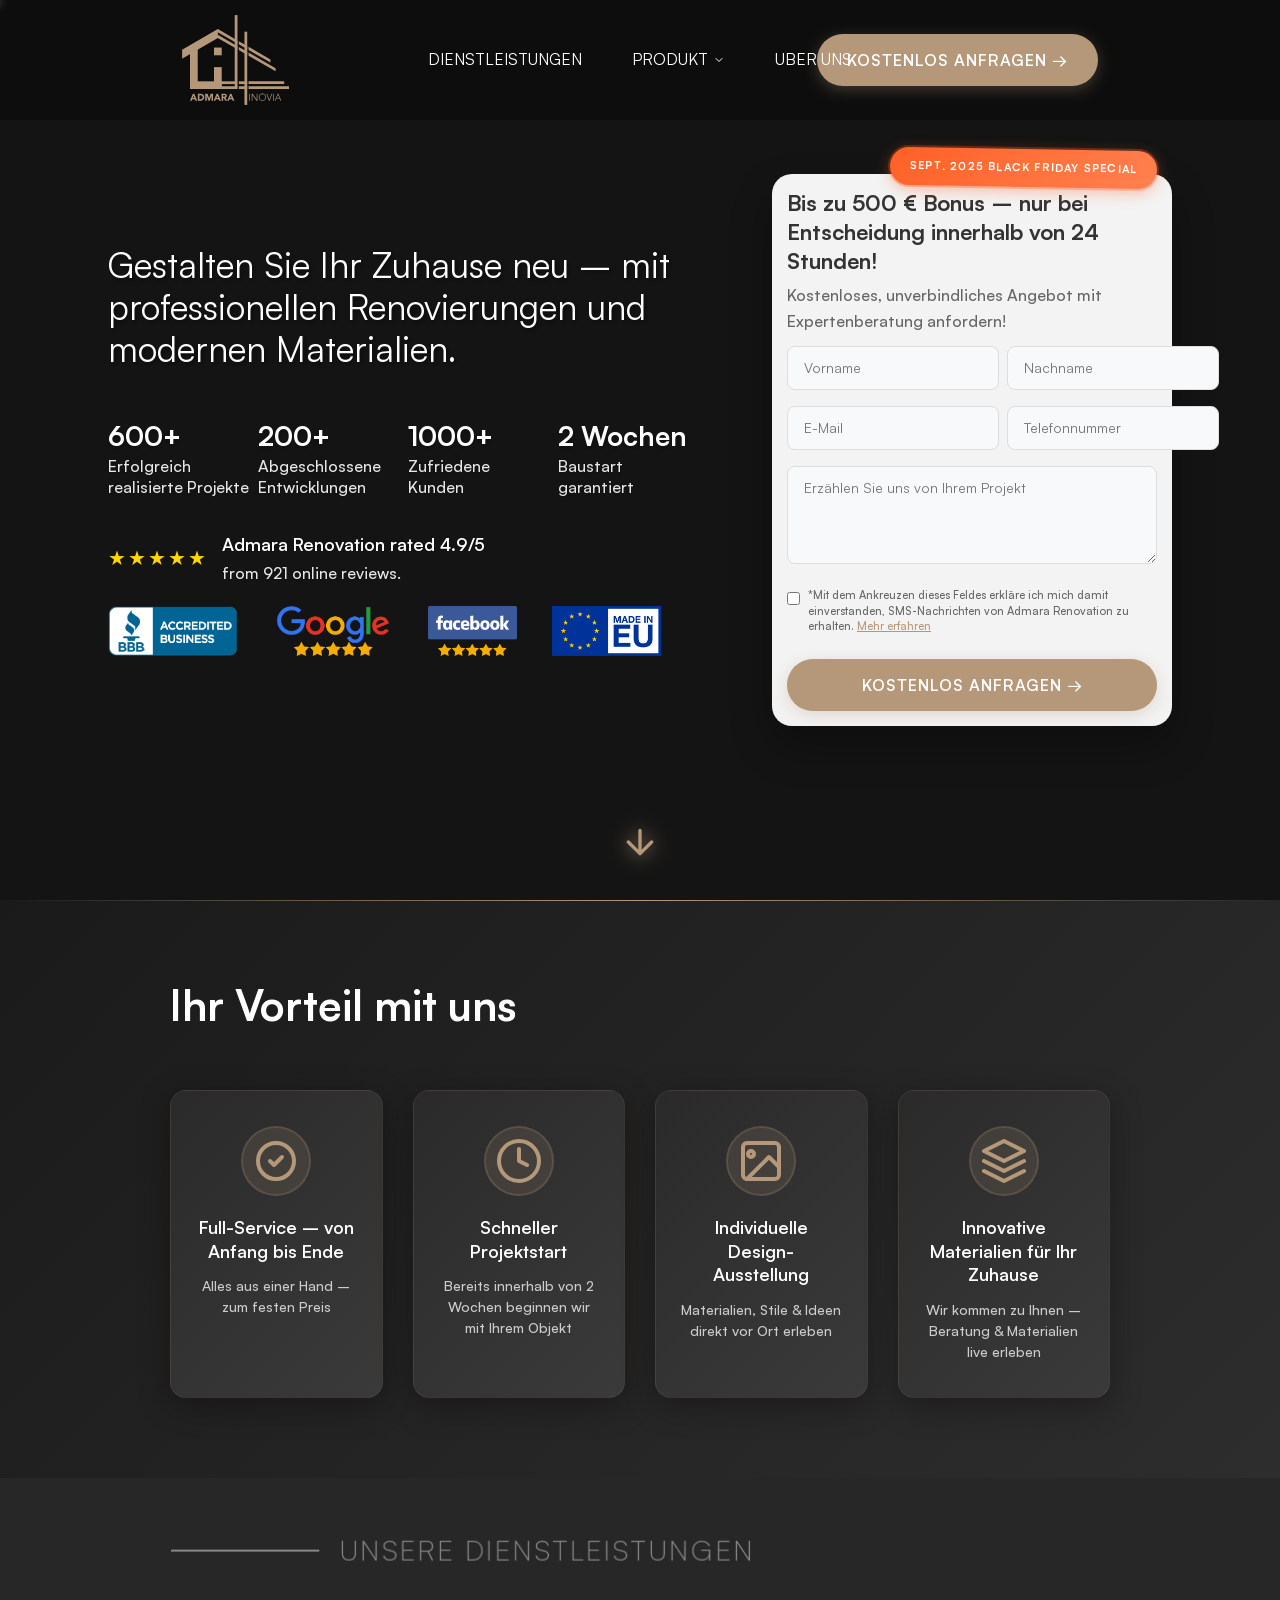
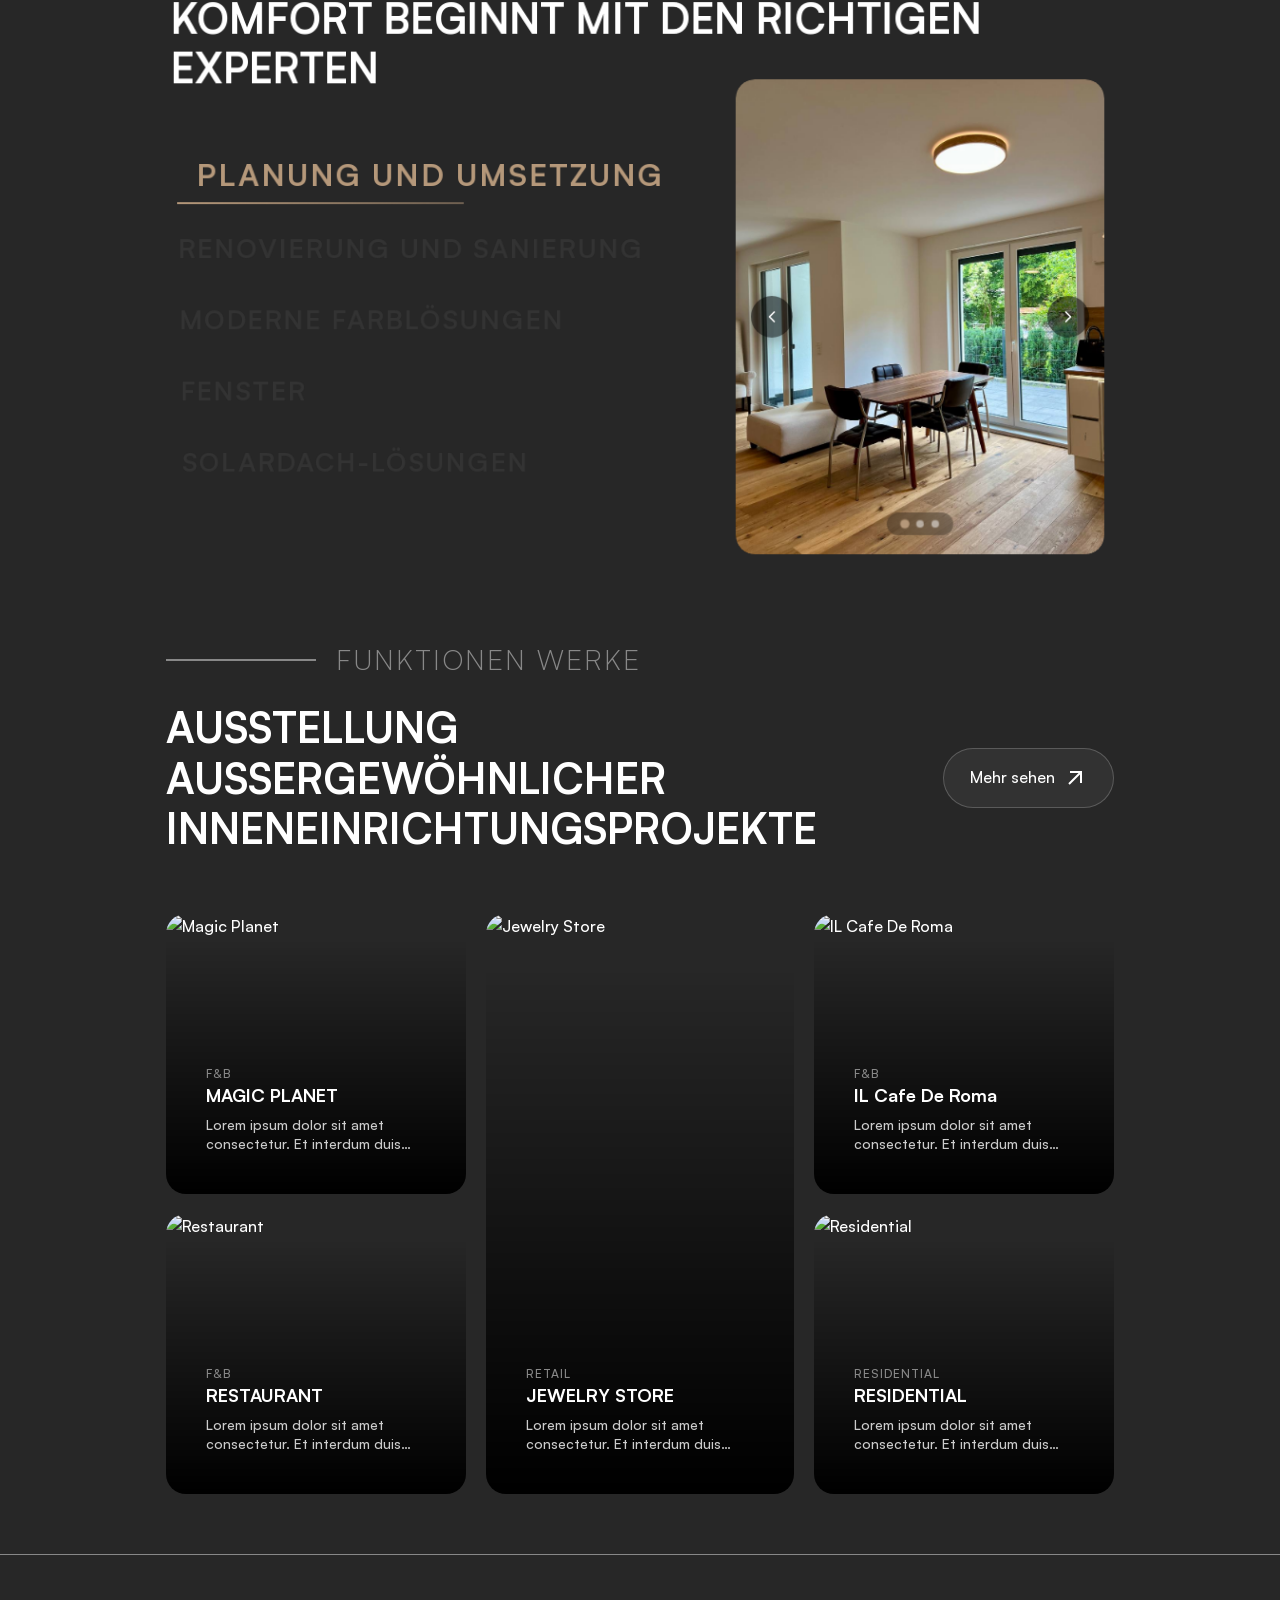
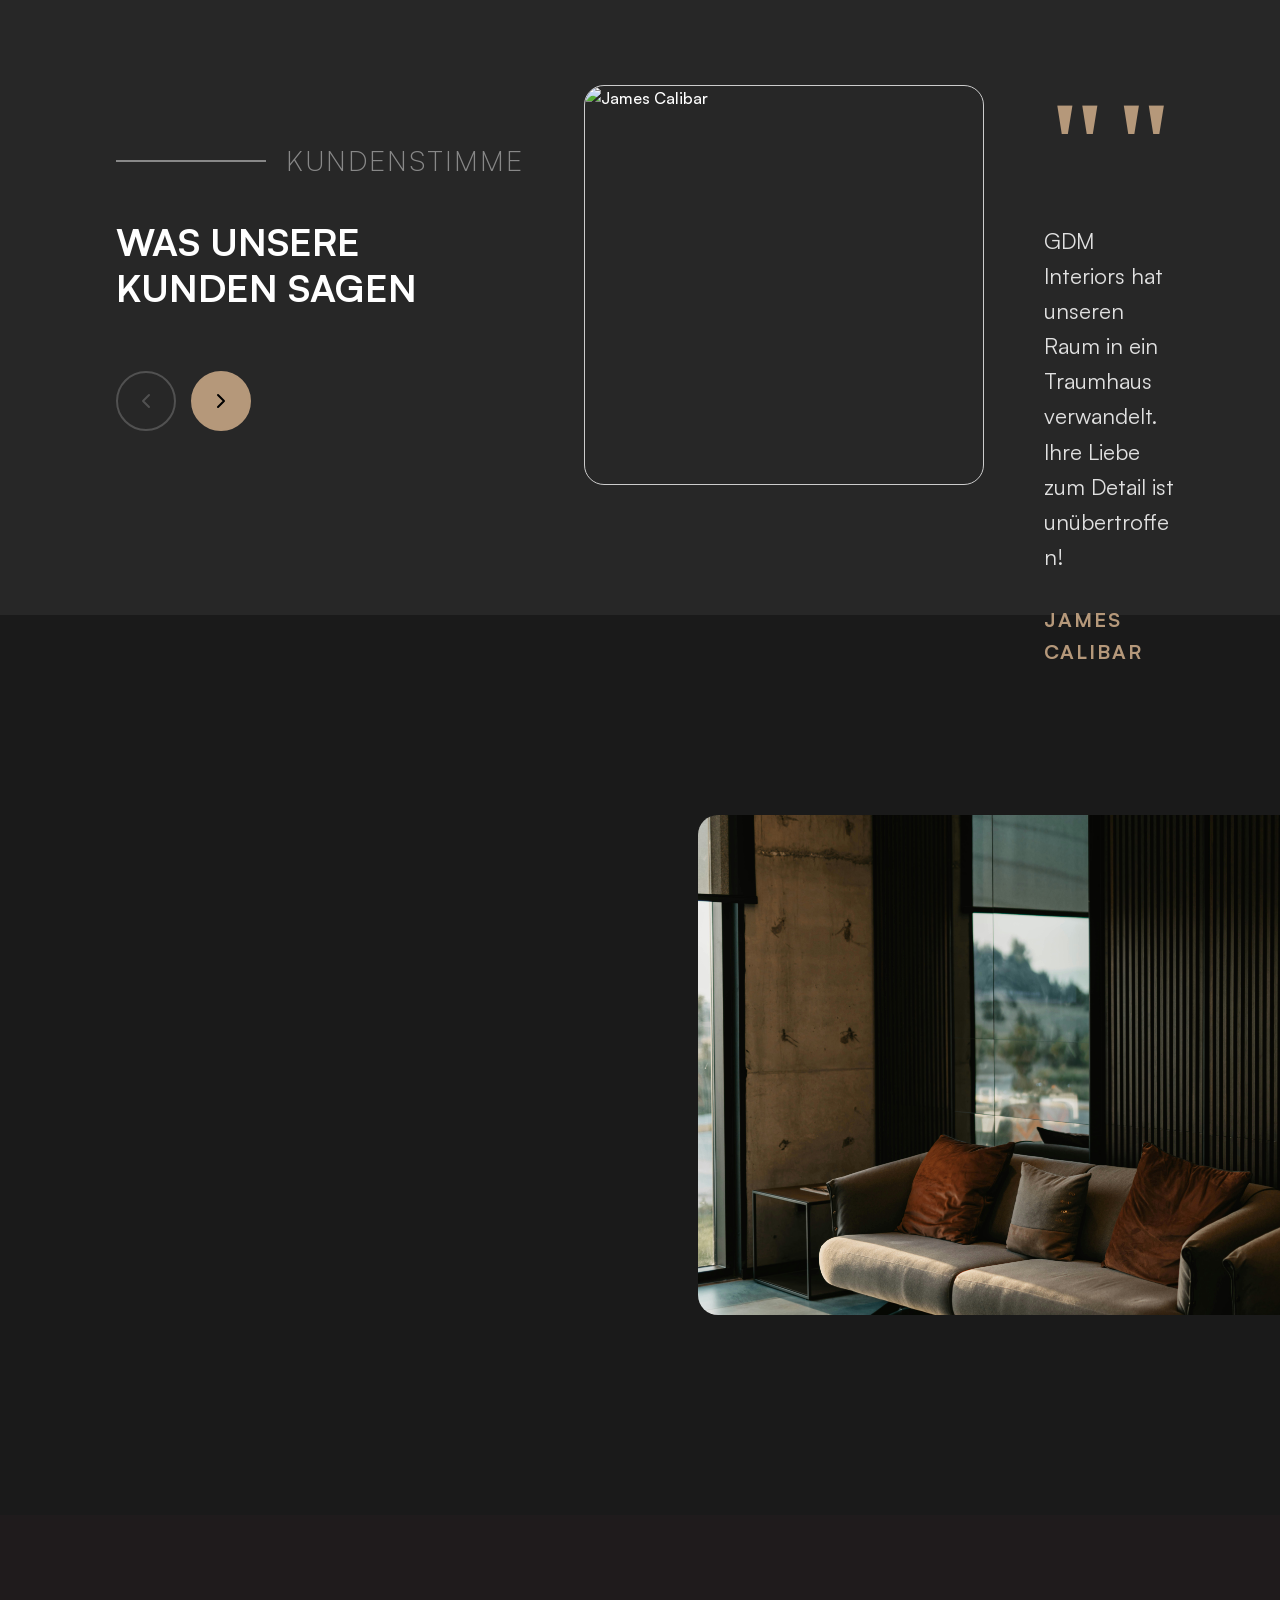
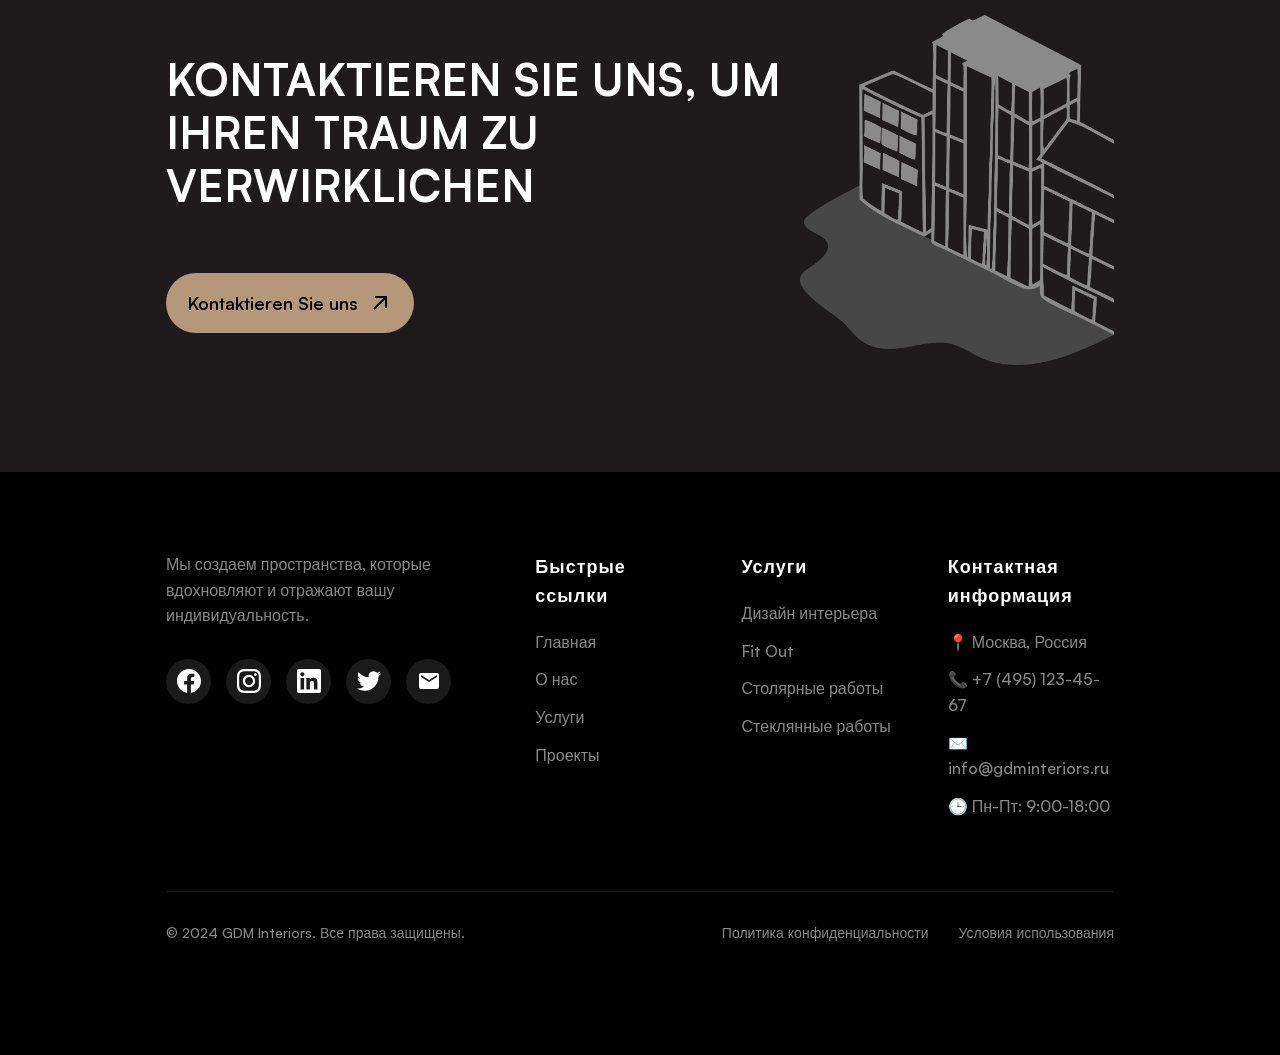
==== index.html @ fd94ea3c "logo" ====
<!DOCTYPE html>
<html lang="ru">
	<head>
		<meta charset="UTF-8" />
		<meta name="viewport" content="width=device-width, initial-scale=1.0" />

		<!-- Мета-теги для контроля кэширования -->
		<meta
			http-equiv="Cache-Control"
			content="no-cache, no-store, must-revalidate"
		/>
		<meta http-equiv="Pragma" content="no-cache" />
		<meta http-equiv="Expires" content="0" />

		<title>Admara Renovation</title>
		<link rel="stylesheet" href="style.css?v=9.1.0" />
	</head>
	<body>
		<header class="header">
			<nav class="navbar">
				<div class="logo">
					<svg width="1018" height="853" viewBox="0 0 1018 853" fill="none" xmlns="http://www.w3.org/2000/svg">
						<path d="M148.907 308.69H75.7969V701.63H148.907V308.69Z" fill="#B5987A"/>
						<path d="M376.423 493.85H303.312V701.64H376.423V493.85Z" fill="#B5987A"/>
						<path d="M376.422 701.63V628.52H90.8419V701.63H376.422Z" fill="#B5987A"/>
						<path d="M376.423 308.69H303.312V381.8H376.423V308.69Z" fill="#B5987A"/>
						<path d="M0.960938 413.5V329.08L339.861 133.43V217.84L0.960938 413.5Z" fill="#B5987A"/>
						<path d="M525.896 675.46H376.406V701.63H525.896V675.46Z" fill="#B5987A"/>
						<path d="M512.823 628.53H354.062V654.7H512.823V628.53Z" fill="#B5987A"/>
						<path d="M499.727 0.670044L499.727 694.6H525.897V0.670044H499.727Z" fill="#B5987A"/>
						<path d="M591.992 158.2V852.13H618.162V158.2H591.992Z" fill="#B5987A"/>
						<path d="M618.161 675.46H538.641V701.63H618.161V675.46Z" fill="#B5987A"/>
						<path d="M618.161 628.53H538.641V654.7H618.161V628.53Z" fill="#B5987A"/>
						<path d="M968.638 628.53H630.898V654.7H968.638V628.53Z" fill="#B5987A"/>
						<path d="M1017.66 675.46H630.898V701.63H1017.66V675.46Z" fill="#B5987A"/>
						<path d="M525.898 295.03L338.838 187.04L325.758 209.7L525.898 325.26V295.03Z" fill="#B5987A"/>
						<path d="M538.641 302.39V332.61L618.161 378.52V348.3L538.641 302.39Z" fill="#B5987A"/>
						<path d="M538.523 248.15V278.37L618.163 324.36V294.13L538.523 248.15Z" fill="#B5987A"/>
						<path d="M525.779 240.8L339.809 133.43L326.719 156.09L525.779 271.02V240.8Z" fill="#B5987A"/>
						<path d="M103.66 746.825H115.524L143.851 811.94H127.664L122.054 798.144H96.7625L91.3362 811.94H75.5174L103.66 746.825ZM109.178 765.771L101.269 786.004H117.18L109.178 765.771ZM150.4 746.825H171.921C177.133 746.825 182.069 747.408 186.729 748.573C191.45 749.738 195.558 751.638 199.053 754.275C202.547 756.85 205.306 760.222 207.33 764.391C209.414 768.561 210.457 773.619 210.457 779.566C210.457 784.839 209.445 789.499 207.422 793.546C205.46 797.531 202.793 800.904 199.42 803.663C196.048 806.36 192.155 808.414 187.74 809.825C183.326 811.235 178.696 811.94 173.853 811.94H150.4V746.825ZM164.748 798.696H172.197C175.508 798.696 178.574 798.359 181.394 797.685C184.276 797.01 186.759 795.907 188.844 794.374C190.929 792.78 192.553 790.726 193.718 788.212C194.945 785.637 195.558 782.51 195.558 778.831C195.558 775.642 194.945 772.883 193.718 770.553C192.553 768.162 190.959 766.2 188.936 764.667C186.912 763.135 184.521 762 181.762 761.264C179.064 760.467 176.213 760.069 173.209 760.069H164.748V798.696ZM220.186 746.825H241.891L256.882 789.315H257.066L272.149 746.825H293.762V811.94H279.415V762H279.231L262.125 811.94H251.18L234.717 762H234.534V811.94H220.186V746.825ZM328.466 746.825H340.33L368.657 811.94H352.47L346.86 798.144H321.568L316.142 811.94H300.323L328.466 746.825ZM333.984 765.771L326.075 786.004H341.985L333.984 765.771ZM375.206 746.825H400.406C403.717 746.825 406.844 747.162 409.787 747.837C412.791 748.45 415.397 749.523 417.604 751.056C419.873 752.527 421.651 754.551 422.938 757.126C424.287 759.64 424.962 762.797 424.962 766.599C424.962 771.197 423.766 775.121 421.375 778.371C418.984 781.559 415.489 783.583 410.89 784.441L427.445 811.94H410.247L396.635 785.912H389.553V811.94H375.206V746.825ZM389.553 773.772H398.015C399.302 773.772 400.651 773.742 402.061 773.68C403.533 773.558 404.851 773.282 406.016 772.853C407.181 772.362 408.131 771.626 408.867 770.645C409.664 769.664 410.063 768.285 410.063 766.507C410.063 764.851 409.725 763.533 409.051 762.552C408.376 761.571 407.518 760.835 406.476 760.345C405.433 759.793 404.238 759.425 402.889 759.241C401.54 759.057 400.222 758.965 398.934 758.965H389.553V773.772ZM456.272 746.825H468.136L496.463 811.94H480.276L474.666 798.144H449.374L443.948 811.94H428.129L456.272 746.825ZM461.79 765.771L453.881 786.004H469.791L461.79 765.771Z" fill="#B5987A"/>
						<path d="M636.913 746.805H642.983V811.92H636.913V746.805ZM660.804 746.805H668.621L708.26 803.827H708.444V746.805H714.514V811.92H706.697L667.058 754.899H666.874V811.92H660.804V746.805ZM728.155 779.363C728.155 774.396 728.983 769.828 730.639 765.659C732.294 761.49 734.593 757.903 737.536 754.899C740.479 751.833 744.005 749.442 748.113 747.725C752.282 746.008 756.85 745.15 761.816 745.15C766.783 745.15 771.32 746.008 775.428 747.725C779.597 749.442 783.153 751.833 786.097 754.899C789.04 757.903 791.339 761.49 792.994 765.659C794.65 769.828 795.477 774.396 795.477 779.363C795.477 784.329 794.65 788.927 792.994 793.158C791.339 797.327 789.04 800.945 786.097 804.011C783.153 807.015 779.597 809.375 775.428 811.092C771.32 812.748 766.783 813.575 761.816 813.575C756.85 813.575 752.282 812.748 748.113 811.092C744.005 809.375 740.479 807.015 737.536 804.011C734.593 800.945 732.294 797.327 730.639 793.158C728.983 788.927 728.155 784.329 728.155 779.363ZM734.225 779.363C734.225 783.409 734.869 787.18 736.157 790.675C737.444 794.17 739.284 797.205 741.675 799.78C744.066 802.355 746.948 804.378 750.32 805.85C753.754 807.321 757.586 808.057 761.816 808.057C766.047 808.057 769.848 807.321 773.221 805.85C776.654 804.378 779.567 802.355 781.958 799.78C784.349 797.205 786.188 794.17 787.476 790.675C788.764 787.18 789.407 783.409 789.407 779.363C789.407 775.316 788.764 771.545 787.476 768.05C786.188 764.555 784.349 761.52 781.958 758.945C779.567 756.37 776.654 754.347 773.221 752.875C769.848 751.404 766.047 750.668 761.816 750.668C757.586 750.668 753.754 751.404 750.32 752.875C746.948 754.347 744.066 756.37 741.675 758.945C739.284 761.52 737.444 764.555 736.157 768.05C734.869 771.545 734.225 775.316 734.225 779.363ZM799.891 746.805H806.42L827.39 803.919L848.543 746.805H854.981L830.241 811.92H824.171L799.891 746.805ZM863.605 746.805H869.675V811.92H863.605V746.805ZM907.453 746.805H913.707L941.114 811.92H934.308L927.227 794.63H892.738L885.38 811.92H879.034L907.453 746.805ZM910.304 753.427L895.129 789.111H925.019L910.304 753.427Z" fill="#B5987A"/>
						<path d="M887.158 503.6L630.898 355.65V385.88L887.158 533.83V503.6Z" fill="#B5987A"/>
						<path d="M838.158 421.15L630.898 301.49V331.71L838.158 451.37V421.15Z" fill="#B5987A"/>
						</svg>
						
				</div>
				<ul class="nav-menu">
					<li><a href="/">DIENSTLEISTUNGEN</a></li>
					<li class="dropdown">
						<a href="/product" class="dropdown-toggle"
							>PRODUKT
							<svg
								class="dropdown-arrow"
								width="12"
								height="12"
								viewBox="0 0 24 24"
								fill="none"
							>
								<path
									d="M6 9L12 15L18 9"
									stroke="currentColor"
									stroke-width="2"
									stroke-linecap="round"
									stroke-linejoin="round"
								/>
							</svg>
						</a>
						<ul class="dropdown-menu">
							<li><a href="/product/wallpapers">Liquid Wallpapers</a></li>
							<li><a href="/product/solaranlage">Solaranlage</a></li>
							<li><a href="/product/fenster">Fenster</a></li>
						</ul>
					</li>
					<li><a href="/aboutus">UBER UNS</a></li>
				</ul>
				<div class="nav-right">
					<button class="form-submit-btn" id="openModalBtn">
						Kostenlos anfragen →
					</button>
				</div>
			</nav>
		</header>

		<!-- Мобильный логотип вверху -->
		<div class="mobile-header">
			<div class="mobile-logo">
				<svg width="1018" height="853" viewBox="0 0 1018 853" fill="none" xmlns="http://www.w3.org/2000/svg">
						<path d="M148.907 308.69H75.7969V701.63H148.907V308.69Z" fill="#B5987A"/>
						<path d="M376.423 493.85H303.312V701.64H376.423V493.85Z" fill="#B5987A"/>
						<path d="M376.422 701.63V628.52H90.8419V701.63H376.422Z" fill="#B5987A"/>
						<path d="M376.423 308.69H303.312V381.8H376.423V308.69Z" fill="#B5987A"/>
						<path d="M0.960938 413.5V329.08L339.861 133.43V217.84L0.960938 413.5Z" fill="#B5987A"/>
						<path d="M525.896 675.46H376.406V701.63H525.896V675.46Z" fill="#B5987A"/>
						<path d="M512.823 628.53H354.062V654.7H512.823V628.53Z" fill="#B5987A"/>
						<path d="M499.727 0.670044L499.727 694.6H525.897V0.670044H499.727Z" fill="#B5987A"/>
						<path d="M591.992 158.2V852.13H618.162V158.2H591.992Z" fill="#B5987A"/>
						<path d="M618.161 675.46H538.641V701.63H618.161V675.46Z" fill="#B5987A"/>
						<path d="M618.161 628.53H538.641V654.7H618.161V628.53Z" fill="#B5987A"/>
						<path d="M968.638 628.53H630.898V654.7H968.638V628.53Z" fill="#B5987A"/>
						<path d="M1017.66 675.46H630.898V701.63H1017.66V675.46Z" fill="#B5987A"/>
						<path d="M525.898 295.03L338.838 187.04L325.758 209.7L525.898 325.26V295.03Z" fill="#B5987A"/>
						<path d="M538.641 302.39V332.61L618.161 378.52V348.3L538.641 302.39Z" fill="#B5987A"/>
						<path d="M538.523 248.15V278.37L618.163 324.36V294.13L538.523 248.15Z" fill="#B5987A"/>
						<path d="M525.779 240.8L339.809 133.43L326.719 156.09L525.779 271.02V240.8Z" fill="#B5987A"/>
						<path d="M103.66 746.825H115.524L143.851 811.94H127.664L122.054 798.144H96.7625L91.3362 811.94H75.5174L103.66 746.825ZM109.178 765.771L101.269 786.004H117.18L109.178 765.771ZM150.4 746.825H171.921C177.133 746.825 182.069 747.408 186.729 748.573C191.45 749.738 195.558 751.638 199.053 754.275C202.547 756.85 205.306 760.222 207.33 764.391C209.414 768.561 210.457 773.619 210.457 779.566C210.457 784.839 209.445 789.499 207.422 793.546C205.46 797.531 202.793 800.904 199.42 803.663C196.048 806.36 192.155 808.414 187.74 809.825C183.326 811.235 178.696 811.94 173.853 811.94H150.4V746.825ZM164.748 798.696H172.197C175.508 798.696 178.574 798.359 181.394 797.685C184.276 797.01 186.759 795.907 188.844 794.374C190.929 792.78 192.553 790.726 193.718 788.212C194.945 785.637 195.558 782.51 195.558 778.831C195.558 775.642 194.945 772.883 193.718 770.553C192.553 768.162 190.959 766.2 188.936 764.667C186.912 763.135 184.521 762 181.762 761.264C179.064 760.467 176.213 760.069 173.209 760.069H164.748V798.696ZM220.186 746.825H241.891L256.882 789.315H257.066L272.149 746.825H293.762V811.94H279.415V762H279.231L262.125 811.94H251.18L234.717 762H234.534V811.94H220.186V746.825ZM328.466 746.825H340.33L368.657 811.94H352.47L346.86 798.144H321.568L316.142 811.94H300.323L328.466 746.825ZM333.984 765.771L326.075 786.004H341.985L333.984 765.771ZM375.206 746.825H400.406C403.717 746.825 406.844 747.162 409.787 747.837C412.791 748.45 415.397 749.523 417.604 751.056C419.873 752.527 421.651 754.551 422.938 757.126C424.287 759.64 424.962 762.797 424.962 766.599C424.962 771.197 423.766 775.121 421.375 778.371C418.984 781.559 415.489 783.583 410.89 784.441L427.445 811.94H410.247L396.635 785.912H389.553V811.94H375.206V746.825ZM389.553 773.772H398.015C399.302 773.772 400.651 773.742 402.061 773.68C403.533 773.558 404.851 773.282 406.016 772.853C407.181 772.362 408.131 771.626 408.867 770.645C409.664 769.664 410.063 768.285 410.063 766.507C410.063 764.851 409.725 763.533 409.051 762.552C408.376 761.571 407.518 760.835 406.476 760.345C405.433 759.793 404.238 759.425 402.889 759.241C401.54 759.057 400.222 758.965 398.934 758.965H389.553V773.772ZM456.272 746.825H468.136L496.463 811.94H480.276L474.666 798.144H449.374L443.948 811.94H428.129L456.272 746.825ZM461.79 765.771L453.881 786.004H469.791L461.79 765.771Z" fill="#B5987A"/>
						<path d="M636.913 746.805H642.983V811.92H636.913V746.805ZM660.804 746.805H668.621L708.26 803.827H708.444V746.805H714.514V811.92H706.697L667.058 754.899H666.874V811.92H660.804V746.805ZM728.155 779.363C728.155 774.396 728.983 769.828 730.639 765.659C732.294 761.49 734.593 757.903 737.536 754.899C740.479 751.833 744.005 749.442 748.113 747.725C752.282 746.008 756.85 745.15 761.816 745.15C766.783 745.15 771.32 746.008 775.428 747.725C779.597 749.442 783.153 751.833 786.097 754.899C789.04 757.903 791.339 761.49 792.994 765.659C794.65 769.828 795.477 774.396 795.477 779.363C795.477 784.329 794.65 788.927 792.994 793.158C791.339 797.327 789.04 800.945 786.097 804.011C783.153 807.015 779.597 809.375 775.428 811.092C771.32 812.748 766.783 813.575 761.816 813.575C756.85 813.575 752.282 812.748 748.113 811.092C744.005 809.375 740.479 807.015 737.536 804.011C734.593 800.945 732.294 797.327 730.639 793.158C728.983 788.927 728.155 784.329 728.155 779.363ZM734.225 779.363C734.225 783.409 734.869 787.18 736.157 790.675C737.444 794.17 739.284 797.205 741.675 799.78C744.066 802.355 746.948 804.378 750.32 805.85C753.754 807.321 757.586 808.057 761.816 808.057C766.047 808.057 769.848 807.321 773.221 805.85C776.654 804.378 779.567 802.355 781.958 799.78C784.349 797.205 786.188 794.17 787.476 790.675C788.764 787.18 789.407 783.409 789.407 779.363C789.407 775.316 788.764 771.545 787.476 768.05C786.188 764.555 784.349 761.52 781.958 758.945C779.567 756.37 776.654 754.347 773.221 752.875C769.848 751.404 766.047 750.668 761.816 750.668C757.586 750.668 753.754 751.404 750.32 752.875C746.948 754.347 744.066 756.37 741.675 758.945C739.284 761.52 737.444 764.555 736.157 768.05C734.869 771.545 734.225 775.316 734.225 779.363ZM799.891 746.805H806.42L827.39 803.919L848.543 746.805H854.981L830.241 811.92H824.171L799.891 746.805ZM863.605 746.805H869.675V811.92H863.605V746.805ZM907.453 746.805H913.707L941.114 811.92H934.308L927.227 794.63H892.738L885.38 811.92H879.034L907.453 746.805ZM910.304 753.427L895.129 789.111H925.019L910.304 753.427Z" fill="#B5987A"/>
						<path d="M887.158 503.6L630.898 355.65V385.88L887.158 533.83V503.6Z" fill="#B5987A"/>
						<path d="M838.158 421.15L630.898 301.49V331.71L838.158 451.37V421.15Z" fill="#B5987A"/>
						</svg>
			</div>
		</div>

		<section class="hero" id="hero">
			<div class="hero-overlay"></div>
			<div class="hero-container">
				<div class="hero-left">
					<h1 class="hero-title">
						Gestalten Sie Ihr Zuhause neu – mit professionellen Renovierungen
						und modernen Materialien.
					</h1>

					<!-- Блок со статистикой -->
					<div class="hero-stats">
						<div class="stat-item">
							<div class="stat-number">600+</div>
							<div class="stat-text">Erfolgreich realisierte Projekte</div>
						</div>
						<div class="stat-item">
							<div class="stat-number">200+</div>
							<div class="stat-text">Abgeschlossene Entwicklungen</div>
						</div>
						<div class="stat-item">
							<div class="stat-number">1000+</div>
							<div class="stat-text">Zufriedene <br />Kunden</div>
						</div>
						<div class="stat-item">
							<div class="stat-number">2 Wochen</div>
							<div class="stat-text">Baustart <br />garantiert</div>
						</div>
					</div>

					<!-- Блок с отзывами -->
					<div class="hero-reviews">
						<div class="reviews-stars">
							<span class="star">★</span>
							<span class="star">★</span>
							<span class="star">★</span>
							<span class="star">★</span>
							<span class="star">★</span>
						</div>
						<div class="reviews-text">
							<span class="reviews-rating">Admara Renovation rated 4.9/5</span>
							<span class="reviews-count">from 921 online reviews.</span>
						</div>
					</div>

					<div class="hero-znacki">
						<img src="assets/images/znachki/Accredited.png" alt="" />
						<img src="assets/images/znachki/google.png" alt="" />
						<img src="assets/images/znachki/fb.png" alt="" />
						<img src="assets/images/znachki/eu.png" alt="" />
					</div>
				</div>

				<div class="hero-right">
					<div class="hero-form" id="hero-form">
						<div class="form-badge">
							<span class="badge-text">SEPT. 2025 BLACK FRIDAY SPECIAL</span>
						</div>
						<h3 class="form-title">
							Bis zu 500 € Bonus – nur bei Entscheidung innerhalb von 24
							Stunden!
						</h3>
						<p class="form-description">
							Kostenloses, unverbindliches Angebot mit Expertenberatung
							anfordern!
						</p>

						<form class="contact-form">
							<div class="form-row">
								<input
									type="text"
									placeholder="Vorname"
									class="form-input"
									required
								/>
								<input
									type="text"
									placeholder="Nachname"
									class="form-input"
									required
								/>
							</div>
							<div class="form-row">
								<input
									type="email"
									placeholder="E-Mail"
									class="form-input"
									required
								/>
								<input
									type="tel"
									placeholder="Telefonnummer"
									class="form-input"
									required
								/>
							</div>
							<textarea
								placeholder="Erzählen Sie uns von Ihrem Projekt"
								class="form-textarea"
								rows="4"
							></textarea>

							<div class="form-checkbox">
								<input type="checkbox" id="consent" required />
								<label for="consent"
									>*Mit dem Ankreuzen dieses Feldes erkläre ich mich damit
									einverstanden, SMS-Nachrichten von Admara Renovation zu
									erhalten.
									<a href="#" id="openConsentModal" class="consent-link"
										>Mehr erfahren</a
									></label
								>
							</div>

							<button type="submit" class="form-submit-btn">
								Kostenlos anfragen →
							</button>
						</form>
					</div>
				</div>
			</div>

			<!-- Анимированная стрелочка -->
			<div class="hero-arrow">
				<svg width="40" height="40" viewBox="0 0 24 24" fill="none">
					<path
						d="M12 5V19M19 12L12 19L5 12"
						stroke="currentColor"
						stroke-width="2"
						stroke-linecap="round"
						stroke-linejoin="round"
					/>
				</svg>
			</div>
		</section>

		<!-- УТП Секция -->
		<section class="advantages-section">
			<div class="advantages-container">
				<div class="advantages-header">
					<h2 class="advantages-title">Ihr Vorteil mit uns</h2>
				</div>
				<div class="advantages-grid">
					<div class="advantage-item">
						<div class="advantage-icon">
							<svg width="48" height="48" viewBox="0 0 24 24" fill="none">
								<path
									d="M9 12L11 14L15 10M21 12C21 16.9706 16.9706 21 12 21C7.02944 21 3 16.9706 3 12C3 7.02944 7.02944 3 12 3C16.9706 3 21 7.02944 21 12Z"
									stroke="#B5987A"
									stroke-width="2"
									stroke-linecap="round"
									stroke-linejoin="round"
								/>
							</svg>
						</div>
						<h3 class="advantage-title">Full-Service – von Anfang bis Ende</h3>
						<p class="advantage-description">
							Alles aus einer Hand – zum festen Preis
						</p>
					</div>
					<div class="advantage-item">
						<div class="advantage-icon">
							<svg width="48" height="48" viewBox="0 0 24 24" fill="none">
								<path
									d="M12 6V12L16 14M22 12C22 17.5228 17.5228 22 12 22C6.47715 22 2 17.5228 2 12C2 6.47715 6.47715 2 12 2C17.5228 2 22 6.47715 22 12Z"
									stroke="#B5987A"
									stroke-width="2"
									stroke-linecap="round"
									stroke-linejoin="round"
								/>
							</svg>
						</div>
						<h3 class="advantage-title">Schneller Projektstart</h3>
						<p class="advantage-description">
							Bereits innerhalb von 2 Wochen beginnen wir mit Ihrem Objekt
						</p>
					</div>
					<div class="advantage-item">
						<div class="advantage-icon">
							<svg width="48" height="48" viewBox="0 0 24 24" fill="none">
								<path
									d="M19 3H5C3.89543 3 3 3.89543 3 5V19C3 20.1046 3.89543 21 5 21H19C20.1046 21 21 20.1046 21 19V5C21 3.89543 20.1046 3 19 3Z"
									stroke="#B5987A"
									stroke-width="2"
									stroke-linecap="round"
									stroke-linejoin="round"
								/>
								<path
									d="M8.5 8.5C8.5 9.32843 7.82843 10 7 10C6.17157 10 5.5 9.32843 5.5 8.5C5.5 7.67157 6.17157 7 7 7C7.82843 7 8.5 7.67157 8.5 8.5Z"
									stroke="#B5987A"
									stroke-width="2"
								/>
								<path
									d="M21 15L16 10L5 21"
									stroke="#B5987A"
									stroke-width="2"
									stroke-linecap="round"
									stroke-linejoin="round"
								/>
							</svg>
						</div>
						<h3 class="advantage-title">Individuelle Design-Ausstellung</h3>
						<p class="advantage-description">
							Materialien, Stile & Ideen direkt vor Ort erleben
						</p>
					</div>
					<div class="advantage-item">
						<div class="advantage-icon">
							<svg width="48" height="48" viewBox="0 0 24 24" fill="none">
								<path
									d="M12 2L2 7L12 12L22 7L12 2Z"
									stroke="#B5987A"
									stroke-width="2"
									stroke-linecap="round"
									stroke-linejoin="round"
								/>
								<path
									d="M2 17L12 22L22 17"
									stroke="#B5987A"
									stroke-width="2"
									stroke-linecap="round"
									stroke-linejoin="round"
								/>
								<path
									d="M2 12L12 17L22 12"
									stroke="#B5987A"
									stroke-width="2"
									stroke-linecap="round"
									stroke-linejoin="round"
								/>
							</svg>
						</div>
						<h3 class="advantage-title">
							Innovative Materialien für Ihr Zuhause
						</h3>
						<p class="advantage-description">
							Wir kommen zu Ihnen – Beratung & Materialien live erleben
						</p>
					</div>
				</div>
			</div>
		</section>

		<!-- Заменить существующую секцию services-tabs -->
		<section class="services-tabs">
			<div class="services-container">
				<div class="services-header">
					<span class="services-subtitle">UNSERE DIENSTLEISTUNGEN</span>
					<h2 class="services-main-title">
						KOMFORT BEGINNT MIT DEN RICHTIGEN EXPERTEN
					</h2>
				</div>

				<!-- Добавляем недостающий контейнер services-content -->
				<div class="services-content">
					<div class="services-tabs-vertical">
						<div
							class="service-tab-vertical"
							data-service="interior"
							data-image="assets/images/services/1.jpg"
						>
							<span class="service-word-vertical">Planung und Umsetzung</span>
							<div class="service-image" data-service="interior">
								<img
									src="assets/images/services/1.jpg"
									alt="Interior Design"
								/>
								<div class="image-overlay">
									<h3>Planung und Umsetzung</h3>
									<p>
										Von der ersten Idee bis zur Schlüsselübergabe und auch
										darüber hinaus stehen wir Ihnen mit unserer Fachkompetenz
										zur Seite.
									</p>
								</div>
							</div>
						</div>
						<div
							class="service-tab-vertical"
							data-service="fitout"
							data-image="https://images.unsplash.com/photo-1497366216548-37526070297c?q=80&w=2340&auto=format&fit=crop"
						>
							<span class="service-word-vertical">Renovierung und Sanierung</span>
							<div class="service-image" data-service="fitout">
								<img
									src="https://images.unsplash.com/photo-1497366216548-37526070297c?q=80&w=2340&auto=format&fit=crop"
									alt="Fit Out"
								/>
								<div class="image-overlay">
									<h3>Renovierung und Sanierung</h3>
									<p>
										Eine weitere Stärke liegt im Renovierung und der Sanierung von Bestandsgebäuden.
									</p>
								</div>
							</div>
						</div>
						<div
							class="service-tab-vertical"
							data-service="joinery"
							data-image="https://images.unsplash.com/photo-1503387762-592deb58ef4e?q=80&w=2340&auto=format&fit=crop"
						>
							<span class="service-word-vertical">Moderne Farblösungen</span>
							<div class="service-image" data-service="joinery">
								<img
									src="https://images.unsplash.com/photo-1503387762-592deb58ef4e?q=80&w=2340&auto=format&fit=crop"
									alt="Joinery Works"
								/>
								<div class="image-overlay">
									<h3>Moderne Farblösungen</h3>
									<p>
										Flüssigtapeten heben sich durch ihre besonderen Eigenschaften deutlich von herkömmlichen Wandbeschichtungen ab: <br>
Leicht aufzutragen <br>
Nahtlos <br>
Reparierbar<br>
Elastisch<br>
Kaschiert Wandunebenheiten<br>
Antistatisch<br>
									</p>
								</div>
							</div>
						</div>
						<div
							class="service-tab-vertical"
							data-service="glass"
							data-image="https://images.unsplash.com/photo-1497366811353-6870744d04b2?q=80&w=2340&auto=format&fit=crop"
						>
							<span class="service-word-vertical">Fenster</span>
							<div class="service-image" data-service="glass">
								<img
									src="https://images.unsplash.com/photo-1497366811353-6870744d04b2?q=80&w=2340&auto=format&fit=crop"
									alt="Glass Works"
								/>
								<div class="image-overlay">
									<h3>Fenster</h3>
									<p>
										Verschönern Sie die Außenfassade Ihres Hauses mit langlebiger Verkleidung und energieeffizienten Fenstern, die dauerhaften Mehrwert bieten.
									</p>
								</div>
							</div>
						</div>
						<div
							class="service-tab-vertical"
							data-service="metal"
							data-image="https://images.unsplash.com/photo-1504307651254-35680f356dfd?q=80&w=2340&auto=format&fit=crop"
						>
							<span class="service-word-vertical">Solardach-Lösungen</span>
							<div class="service-image" data-service="metal">
								<img
									src="https://images.unsplash.com/photo-1504307651254-35680f356dfd?q=80&w=2340&auto=format&fit=crop"
									alt="Metal Works"
								/>
								<div class="image-overlay">
									<h3>Solardach-Lösungen</h3>
									<p>
										Energie für Ihr Zuhause
Unsere Lösung versorgt Ihr Zuhause und Ihre Mobilität mit positiver Energie. Entdecken Sie unsere maßgeschneiderte Energielösung für Privathaushalte, die erhebliche Kosteneinsparungen, Nachhaltigkeit und einfache Handhabung garantiert. Entdecken Sie alle Gründe, die Sonne zu lieben!
									</p>
								</div>
							</div>
						</div>
					</div>

					<!-- Контейнер для изображений справа (только для desktop) -->
					<div class="services-images">
						<div class="service-image" data-service="interior">
							<div class="carousel-container">
								<div class="carousel-track">
									<div class="carousel-slide active">
										<img src="assets/images/services/1.jpg" alt="Interior Design 1" />
										<div class="image-overlay">
											<h3>Planung und Umsetzung</h3>
											<p>Von der ersten Idee bis zur Schlüsselübergabe und auch darüber hinaus stehen wir Ihnen mit unserer Fachkompetenz zur Seite.</p>
										</div>
									</div>
									<div class="carousel-slide">
										<img src="assets/images/services/2.jpg" alt="Interior Design 2" />
										<div class="image-overlay">
											<h3>Moderne Innenarchitektur</h3>
											<p>Innovative Lösungen für zeitgemäße Wohnräume mit höchsten Qualitätsstandards.</p>
										</div>
									</div>
									<div class="carousel-slide">
										<img src="assets/images/services/3.jpg" alt="Interior Design 3" />
										<div class="image-overlay">
											<h3>Individuelle Gestaltung</h3>
											<p>Maßgeschneiderte Konzepte für Ihre persönlichen Wohnträume.</p>
										</div>
									</div>
								</div>
								
								<!-- Стрелки по бокам -->
								<button class="carousel-nav-side prev-btn" aria-label="Vorheriges Bild">
									<svg width="20" height="20" viewBox="0 0 24 24" fill="none">
										<path d="M15 18L9 12L15 6" stroke="currentColor" stroke-width="2" stroke-linecap="round" stroke-linejoin="round"/>
									</svg>
								</button>
								<button class="carousel-nav-side next-btn" aria-label="Nächstes Bild">
									<svg width="20" height="20" viewBox="0 0 24 24" fill="none">
										<path d="M9 18L15 12L9 6" stroke="currentColor" stroke-width="2" stroke-linecap="round" stroke-linejoin="round"/>
									</svg>
								</button>
								
								<!-- Точки внизу -->
								<div class="carousel-dots">
									<span class="dot active" data-slide="0"></span>
									<span class="dot" data-slide="1"></span>
									<span class="dot" data-slide="2"></span>
								</div>
							</div>
						</div>

						<div class="service-image" data-service="fitout">
							<div class="carousel-container">
								<div class="carousel-track">
									<div class="carousel-slide active">
										<img src="assets/images/services/2.jpg" alt="Fit Out 1" />
										<div class="image-overlay">
											<h3>Renovierung und Sanierung</h3>
											<p>Eine weitere Stärke liegt im Renovierung und der Sanierung von Bestandsgebäuden.</p>
										</div>
									</div>
									<div class="carousel-slide">
										<img src="assets/images/services/4.jpg" alt="Fit Out 2" />
										<div class="image-overlay">
											<h3>Komplette Ausstattung</h3>
											<p>Professionelle Fit-Out Lösungen für Gewerbe- und Wohnimmobilien.</p>
										</div>
									</div>
									<div class="carousel-slide">
										<img src="assets/images/services/1.jpg" alt="Fit Out 3" />
										<div class="image-overlay">
											<h3>Hochwertige Materialien</h3>
											<p>Verwendung erstklassiger Materialien für langlebige Ergebnisse.</p>
										</div>
									</div>
								</div>
								
								<!-- Стрелки по бокам -->
								<button class="carousel-nav-side prev-btn" aria-label="Vorheriges Bild">
									<svg width="20" height="20" viewBox="0 0 24 24" fill="none">
										<path d="M15 18L9 12L15 6" stroke="currentColor" stroke-width="2" stroke-linecap="round" stroke-linejoin="round"/>
									</svg>
								</button>
								<button class="carousel-nav-side next-btn" aria-label="Nächstes Bild">
									<svg width="20" height="20" viewBox="0 0 24 24" fill="none">
										<path d="M9 18L15 12L9 6" stroke="currentColor" stroke-width="2" stroke-linecap="round" stroke-linejoin="round"/>
									</svg>
								</button>
								
								<!-- Точки внизу -->
								<div class="carousel-dots">
									<span class="dot active" data-slide="0"></span>
									<span class="dot" data-slide="1"></span>
									<span class="dot" data-slide="2"></span>
								</div>
							</div>
						</div>

						<div class="service-image" data-service="joinery">
							<div class="carousel-container">
								<div class="carousel-track">
									<div class="carousel-slide active">
										<img src="assets/images/services/3.jpg" alt="Joinery Works 1" />
										<div class="image-overlay">
											<h3>Moderne Farblösungen</h3>
											<p>Flüssigtapeten heben sich durch ihre besonderen Eigenschaften deutlich von herkömmlichen Wandbeschichtungen ab.</p>
										</div>
									</div>
									<div class="carousel-slide">
										<img src="assets/images/services/5.jpg" alt="Joinery Works 2" />
										<div class="image-overlay">
											<h3>Maßgeschneiderte Möbel</h3>
											<p>Individuelle Tischlerarbeiten nach Ihren Wünschen und Vorstellungen.</p>
										</div>
									</div>
									<div class="carousel-slide">
										<img src="assets/images/services/1.jpg" alt="Joinery Works 3" />
										<div class="image-overlay">
											<h3>Präzise Handwerkskunst</h3>
											<p>Höchste Qualität durch erfahrene Handwerker und moderne Technik.</p>
										</div>
									</div>
								</div>
								
								<!-- Стрелки по бокам -->
								<button class="carousel-nav-side prev-btn" aria-label="Vorheriges Bild">
									<svg width="20" height="20" viewBox="0 0 24 24" fill="none">
										<path d="M15 18L9 12L15 6" stroke="currentColor" stroke-width="2" stroke-linecap="round" stroke-linejoin="round"/>
									</svg>
								</button>
								<button class="carousel-nav-side next-btn" aria-label="Nächstes Bild">
									<svg width="20" height="20" viewBox="0 0 24 24" fill="none">
										<path d="M9 18L15 12L9 6" stroke="currentColor" stroke-width="2" stroke-linecap="round" stroke-linejoin="round"/>
									</svg>
								</button>
								
								<!-- Точки внизу -->
								<div class="carousel-dots">
									<span class="dot active" data-slide="0"></span>
									<span class="dot" data-slide="1"></span>
									<span class="dot" data-slide="2"></span>
								</div>
							</div>
						</div>

						<div class="service-image" data-service="glass">
							<div class="carousel-container">
								<div class="carousel-track">
									<div class="carousel-slide active">
										<img src="assets/images/services/4.jpg" alt="Glass Works 1" />
										<div class="image-overlay">
											<h3>Fassadenverkleidung & Fenster</h3>
											<p>Verschönern Sie die Außenfassade Ihres Hauses mit langlebiger Verkleidung und energieeffizienten Fenstern.</p>
										</div>
									</div>
									<div class="carousel-slide">
										<img src="assets/images/services/1.jpg" alt="Glass Works 2" />
										<div class="image-overlay">
											<h3>Moderne Glaslösungen</h3>
											<p>Innovative Glasarbeiten für zeitgemäße Architektur und Design.</p>
										</div>
									</div>
									<div class="carousel-slide">
										<img src="assets/images/services/2.jpg" alt="Glass Works 3" />
										<div class="image-overlay">
											<h3>Energieeffiziente Fenster</h3>
											<p>Hochwertige Fenster für optimale Wärmedämmung und Energieeinsparung.</p>
										</div>
									</div>
								</div>
								
								<!-- Стрелки по бокам -->
								<button class="carousel-nav-side prev-btn" aria-label="Vorheriges Bild">
									<svg width="20" height="20" viewBox="0 0 24 24" fill="none">
										<path d="M15 18L9 12L15 6" stroke="currentColor" stroke-width="2" stroke-linecap="round" stroke-linejoin="round"/>
									</svg>
								</button>
								<button class="carousel-nav-side next-btn" aria-label="Nächstes Bild">
									<svg width="20" height="20" viewBox="0 0 24 24" fill="none">
										<path d="M9 18L15 12L9 6" stroke="currentColor" stroke-width="2" stroke-linecap="round" stroke-linejoin="round"/>
									</svg>
								</button>
								
								<!-- Точки внизу -->
								<div class="carousel-dots">
									<span class="dot active" data-slide="0"></span>
									<span class="dot" data-slide="1"></span>
									<span class="dot" data-slide="2"></span>
								</div>
							</div>
						</div>

						<div class="service-image" data-service="metal">
							<div class="carousel-container">
								<div class="carousel-track">
									<div class="carousel-slide active">
										<img src="assets/images/services/5.jpg" alt="Metal Works 1" />
										<div class="image-overlay">
											<h3>Solardach-Lösungen</h3>
											<p>Unsere Lösung versorgt Ihr Zuhause und Ihre Mobilität mit positiver Energie.</p>
										</div>
									</div>
									<div class="carousel-slide">
										<img src="assets/images/services/3.jpg" alt="Metal Works 2" />
										<div class="image-overlay">
											<h3>Metallkonstruktionen</h3>
											<p>Robuste und langlebige Metallarbeiten für Industrie und Gewerbe.</p>
										</div>
									</div>
									<div class="carousel-slide">
										<img src="assets/images/services/4.jpg" alt="Metal Works 3" />
										<div class="image-overlay">
											<h3>Nachhaltige Energie</h3>
											<p>Innovative Solarlösungen für eine umweltfreundliche Zukunft.</p>
										</div>
									</div>
								</div>
								
								<!-- Стрелки по бокам -->
								<button class="carousel-nav-side prev-btn" aria-label="Vorheriges Bild">
									<svg width="20" height="20" viewBox="0 0 24 24" fill="none">
										<path d="M15 18L9 12L15 6" stroke="currentColor" stroke-width="2" stroke-linecap="round" stroke-linejoin="round"/>
									</svg>
								</button>
								<button class="carousel-nav-side next-btn" aria-label="Nächstes Bild">
									<svg width="20" height="20" viewBox="0 0 24 24" fill="none">
										<path d="M9 18L15 12L9 6" stroke="currentColor" stroke-width="2" stroke-linecap="round" stroke-linejoin="round"/>
									</svg>
								</button>
								
								<!-- Точки внизу -->
								<div class="carousel-dots">
									<span class="dot active" data-slide="0"></span>
									<span class="dot" data-slide="1"></span>
									<span class="dot" data-slide="2"></span>
								</div>
							</div>
						</div>
					</div>
				</div>
			</div>
		</section>

		<!-- Projects Section -->
		<section class="projects-section">
			<div class="projects-container">
				<div class="projects-header">
					<span class="section-label">FUNKTIONEN WERKE</span>
					<div class="projects-title-row">
						<h2 class="projects-title">
							AUSSTELLUNG AUSSERGEWÖHNLICHER INNENEINRICHTUNGSPROJEKTE
						</h2>
						<a href="#" class="view-more-btn">
							Mehr sehen
							<svg
								xmlns="http://www.w3.org/2000/svg"
								width="24"
								height="24"
								viewBox="0 0 24 24"
								fill="none"
							>
								<path
									d="M7 7h8.586L5.293 17.293l1.414 1.414L17 8.414V17h2V5H7v2z"
									fill="currentColor"
								/>
							</svg>
						</a>
					</div>
				</div>

				<div class="projects-grid">
					<div class="project-card project-large">
						<div class="project-image">
							<img
								src="https://images.unsplash.com/photo-1564078516393-cf04bd966897?q=80&w=987&auto=format&fit=crop&ixlib=rb-4.1.0&ixid=M3wxMjA3fDB8MHxwaG90by1wYWdlfHx8fGVufDB8fHx8fA%3D%3D"
								alt="Magic Planet"
							/>
						</div>
						<div class="project-info always-visible">
							<span class="project-category">F&B</span>
							<h3 class="project-name">MAGIC PLANET</h3>
							<p class="project-description">
								Lorem ipsum dolor sit amet consectetur. Et interdum duis lacus
								ultricies ut quis euismod.
							</p>
						</div>
					</div>

					<div class="project-card project-medium">
						<div class="project-image">
							<img
								src="https://plus.unsplash.com/premium_photo-1676823547752-1d24e8597047?q=80&w=2340&auto=format&fit=crop&ixlib=rb-4.1.0&ixid=M3wxMjA3fDB8MHxwaG90by1wYWdlfHx8fGVufDB8fHx8fA%3D%3D"
								alt="Jewelry Store"
							/>
						</div>
						<div class="project-info">
							<span class="project-category">RETAIL</span>
							<h3 class="project-name">JEWELRY STORE</h3>
							<p class="project-description">
								Lorem ipsum dolor sit amet consectetur. Et interdum duis lacus
								ultricies ut quis euismod.
							</p>
						</div>
					</div>

					<div class="project-card project-small">
						<div class="project-image">
							<img
								src="https://images.unsplash.com/photo-1502005097973-6a7082348e28?q=80&w=3648&auto=format&fit=crop&ixlib=rb-4.1.0&ixid=M3wxMjA3fDB8MHxwaG90by1wYWdlfHx8fGVufDB8fHx8fA%3D%3D"
								alt="IL Cafe De Roma"
							/>
						</div>
						<div class="project-info">
							<span class="project-category">F&B</span>
							<h3 class="project-name">IL Cafe De Roma</h3>
							<p class="project-description">
								Lorem ipsum dolor sit amet consectetur. Et interdum duis lacus
								ultricies ut quis euismod.
							</p>
						</div>
					</div>

					<div class="project-card project-small">
						<div class="project-image">
							<img
								src="https://plus.unsplash.com/premium_photo-1686090449194-04ac2af9f758?q=80&w=2340&auto=format&fit=crop&ixlib=rb-4.1.0&ixid=M3wxMjA3fDB8MHxwaG90by1wYWdlfHx8fGVufDB8fHx8fA%3D%3D"
								alt="Restaurant"
							/>
						</div>
						<div class="project-info">
							<span class="project-category">F&B</span>
							<h3 class="project-name">RESTAURANT</h3>
							<p class="project-description">
								Lorem ipsum dolor sit amet consectetur. Et interdum duis lacus
								ultricies ut quis euismod.
							</p>
						</div>
					</div>

					<div class="project-card project-medium">
						<div class="project-image">
							<img
								src="https://images.unsplash.com/photo-1622372738946-62e02505feb3?q=80&w=1432&auto=format&fit=crop&ixlib=rb-4.1.0&ixid=M3wxMjA3fDB8MHxwaG90by1wYWdlfHx8fGVufDB8fHx8fA%3D%3D"
								alt="Residential"
							/>
						</div>
						<div class="project-info">
							<span class="project-category">RESIDENTIAL</span>
							<h3 class="project-name">RESIDENTIAL</h3>
							<p class="project-description">
								Lorem ipsum dolor sit amet consectetur. Et interdum duis lacus
								ultricies ut quis euismod.
							</p>
						</div>
					</div>
				</div>
			</div>
		</section>

		<!-- Testimonials Section -->
		<section class="testimonials-section">
			<div class="testimonials-container">
				<div class="testimonials-content">
					<div class="testimonials-left">
						<span class="section-label">KUNDENSTIMME</span>
						<h2 class="testimonials-title">WAS UNSERE KUNDEN SAGEN</h2>

						<div class="testimonial-navigation desktop-nav">
							<button class="testimonial-nav-btn prev" id="prevTestimonial">
								<svg width="24" height="24" viewBox="0 0 24 24" fill="none">
									<path
										d="M15 18L9 12L15 6"
										stroke="currentColor"
										stroke-width="2"
										stroke-linecap="round"
										stroke-linejoin="round"
									/>
								</svg>
							</button>
							<button
								class="testimonial-nav-btn next active"
								id="nextTestimonial"
							>
								<svg width="24" height="24" viewBox="0 0 24 24" fill="none">
									<path
										d="M9 18L15 12L9 6"
										stroke="currentColor"
										stroke-width="2"
										stroke-linecap="round"
										stroke-linejoin="round"
									/>
								</svg>
							</button>
						</div>
					</div>

					<div class="testimonials-center">
						<div class="testimonial-slider">
							<div class="testimonial-slide active">
								<div class="testimonial-image">
									<img
										src="https://images.unsplash.com/photo-1755278338952-39f52d8e6eab?q=80&w=1335&auto=format&fit=crop&ixlib=rb-4.1.0&ixid=M3wxMjA3fDB8MHxwaG90by1wYWdlfHx8fGVufDB8fHx8fA%3D%3D"
										alt="James Calibar"
									/>
								</div>
							</div>
							<div class="testimonial-slide">
								<div class="testimonial-image">
									<img
										src="https://images.unsplash.com/photo-1568230044329-399ffe29b6d1?q=80&w=2350&auto=format&fit=crop&ixlib=rb-4.1.0&ixid=M3wxMjA3fDB8MHxwaG90by1wYWdlfHx8fGVufDB8fHx8fA%3D%3D"
										alt="Maria Schmidt"
									/>
								</div>
							</div>
							<div class="testimonial-slide">
								<div class="testimonial-image">
									<img
										src="https://images.unsplash.com/photo-1754952167278-85731ba2d7f4?q=80&w=1335&auto=format&fit=crop&ixlib=rb-4.1.0&ixid=M3wxMjA3fDB8MHxwaG90by1wYWdlfHx8fGVufDB8fHx8fA%3D%3D"
										alt="Alexander Weber"
									/>
								</div>
							</div>
						</div>
					</div>

					<div class="testimonials-right">
						<div class="quote-icon">""</div>
						<div class="testimonial-text-slider">
							<div class="testimonial-text-slide active">
								<p class="testimonial-text">
									GDM Interiors hat unseren Raum in ein Traumhaus verwandelt.
									Ihre Liebe zum Detail ist unübertroffen!
								</p>
								<div class="testimonial-author">
									<h4 class="author-name">JAMES CALIBAR</h4>
								</div>
							</div>
							<div class="testimonial-text-slide">
								<p class="testimonial-text">
									Ein unglaubliches Team von Profis! Sie haben unsere Ideen
									verwirklicht und einen Traumraum geschaffen.
								</p>
								<div class="testimonial-author">
									<h4 class="author-name">MARIA SCHMIDT</h4>
								</div>
							</div>
							<div class="testimonial-text-slide">
								<p class="testimonial-text">
									Die Zusammenarbeit mit GDM Interiors war ein Vergnügen. Das
									Ergebnis hat alle unsere Erwartungen übertroffen.
								</p>
								<div class="testimonial-author">
									<h4 class="author-name">ALEXANDER WEBER</h4>
								</div>
							</div>
						</div>
					</div>

					<!-- Mobile Navigation -->
					<div class="testimonial-navigation mobile-nav">
						<button class="testimonial-nav-btn prev" id="prevTestimonialMobile">
							<svg width="24" height="24" viewBox="0 0 24 24" fill="none">
								<path
									d="M15 18L9 12L15 6"
									stroke="currentColor"
									stroke-width="2"
									stroke-linecap="round"
									stroke-linejoin="round"
								/>
							</svg>
						</button>
						<button
							class="testimonial-nav-btn next active"
							id="nextTestimonialMobile"
						>
							<svg width="24" height="24" viewBox="0 0 24 24" fill="none">
								<path
									d="M9 18L15 12L9 6"
									stroke="currentColor"
									stroke-width="2"
									stroke-linecap="round"
									stroke-linejoin="round"
								/>
							</svg>
						</button>
					</div>
				</div>
			</div>
		</section>

		<!-- About Section -->
		<section class="about-section">
			<div class="about-container">
				<div class="about-content">
					<div class="about-text fade-in">
						<span class="section-label">ÜBER UNS</span>
						<h2 class="about-title slide-in-left">
							EXZELLENZ <span class="title-highlight">IN INNENARCHITEKTUR</span
							><br />
							DESIGN UND HANDWERKSKUNST
						</h2>
						<p class="about-description fade-in">
							"Bei GDM Interiors sind wir darauf spezialisiert, innovatives
							Design mit zeitloser Eleganz zu verbinden. Unsere Expertise liegt
							in der Schaffung von Räumen, die mit Ihrem Lebensstil in Einklang
							stehen und sowohl Funktionalität als auch Raffinesse
							widerspiegeln."
						</p>

						<div class="about-stats slide-in-left">
							<div class="stat-item">
								<h3 class="stat-number">3000+</h3>
								<p class="stat-label">ERFOLGREICHE PROJEKTE</p>
							</div>
							<div class="stat-item">
								<h3 class="stat-number">2500+</h3>
								<p class="stat-label">ZUFRIEDENE KUNDEN</p>
							</div>
						</div>

						<button class="btn btn-about">
							Mehr Über uns
							<svg xmlns="http://www.w3.org/2000/svg" width="24" height="24">
								<path
									d="M7 7h8.586L5.293 17.293l1.414 1.414L17 8.414V17h2V5H7v2z"
								/>
							</svg>
						</button>
					</div>
				</div>

				<div class="about-image">
					<div class="image-container">
						<img
							src="assets/images/about-interior.jpg"
							alt="Modern Interior Design"
						/>
					</div>
				</div>
			</div>
		</section>

		<!-- CTA Section -->
		<section class="cta-section">
			<div class="cta-container">
				<div class="cta-content">
					<h2 class="cta-title">
						KONTAKTIEREN SIE UNS, UM<br />IHREN TRAUM ZU VERWIRKLICHEN
					</h2>
					<div class="cta-buttons">
						<button class="btn btn-primary cta-btn">
							Kontaktieren Sie uns
							<svg xmlns="http://www.w3.org/2000/svg" width="24" height="24">
								<path
									d="M7 7h8.586L5.293 17.293l1.414 1.414L17 8.414V17h2V5H7v2z"
								/>
							</svg>
						</button>
					</div>
				</div>
				<div class="cta-image">
					<img src="/assets/images/Group 4.png" alt="CTA Image" />
				</div>
			</div>
		</section>

		<!-- Footer -->
		<footer class="footer">
			<div class="footer-container">
				<div class="footer-content">
					<div class="footer-brand">
						<p class="footer-description">
							Мы создаем пространства, которые вдохновляют и отражают вашу
							индивидуальность.
						</p>
						<div class="footer-social">
							<a href="#" class="social-link" aria-label="Facebook">
								<svg
									xmlns="http://www.w3.org/2000/svg"
									width="24"
									height="24"
									viewBox="0 0 24 24"
									fill="currentColor"
								>
									<path
										d="M24 12.073c0-6.627-5.373-12-12-12s-12 5.373-12 12c0 5.99 4.388 10.954 10.125 11.854v-8.385H7.078v-3.47h3.047V9.43c0-3.007 1.792-4.669 4.533-4.669 1.312 0 2.686.235 2.686.235v2.953H15.83c-1.491 0-1.956.925-1.956 1.874v2.25h3.328l-.532 3.47h-2.796v8.385C19.612 23.027 24 18.062 24 12.073z"
									/>
								</svg>
							</a>
							<a href="#" class="social-link" aria-label="Instagram">
								<svg
									xmlns="http://www.w3.org/2000/svg"
									width="24"
									height="24"
									viewBox="0 0 24 24"
									fill="currentColor"
								>
									<path
										d="M12 2.163c3.204 0 3.584.012 4.85.07 3.252.148 4.771 1.691 4.919 4.919.058 1.265.069 1.645.069 4.849 0 3.205-.012 3.584-.069 4.849-.149 3.225-1.664 4.771-4.919 4.919-1.266.058-1.644.07-4.85.07-3.204 0-3.584-.012-4.849-.07-3.26-.149-4.771-1.699-4.919-4.92-.058-1.265-.07-1.644-.07-4.849 0-3.204.013-3.583.07-4.849.149-3.227 1.664-4.771 4.919-4.919 1.266-.057 1.645-.069 4.849-.069zm0-2.163c-3.259 0-3.667.014-4.947.072-4.358.2-6.78 2.618-6.98 6.98-.059 1.281-.073 1.689-.073 4.948 0 3.259.014 3.668.072 4.948.2 4.358 2.618 6.78 6.98 6.98 1.281.058 1.689.072 4.948.072 3.259 0 3.668-.014 4.948-.072 4.354-.2 6.782-2.618 6.979-6.98.059-1.28.073-1.689.073-4.948 0-3.259-.014-3.667-.072-4.947-.196-4.354-2.617-6.78-6.979-6.98-1.281-.059-1.69-.073-4.949-.073zm0 5.838c-3.403 0-6.162 2.759-6.162 6.162s2.759 6.163 6.162 6.163 6.162-2.759 6.162-6.163c0-3.403-2.759-6.162-6.162-6.162zm0 10.162c-2.209 0-4-1.79-4-4 0-2.209 1.791-4 4-4s4 1.791 4 4c0 2.21-1.791 4-4 4zm6.406-11.845c-.796 0-1.441.645-1.441 1.44s.645 1.44 1.441 1.44c.795 0 1.439-.645 1.439-1.44s-.644-1.44-1.439-1.44z"
									/>
								</svg>
							</a>
							<a href="#" class="social-link" aria-label="LinkedIn">
								<svg
									xmlns="http://www.w3.org/2000/svg"
									width="24"
									height="24"
									viewBox="0 0 24 24"
									fill="currentColor"
								>
									<path
										d="M20.447 20.452h-3.554v-5.569c0-1.328-.027-3.037-1.852-3.037-1.853 0-2.136 1.445-2.136 2.939v5.667H9.351V9h3.414v1.561h.046c.477-.9 1.637-1.85 3.37-1.85 3.601 0 4.267 2.37 4.267 5.455v6.286zM5.337 7.433c-1.144 0-2.063-.926-2.063-2.065 0-1.138.92-2.063 2.063-2.063 1.14 0 2.064.925 2.064 2.063 0 1.139-.925 2.065-2.064 2.065zm1.782 13.019H3.555V9h3.564v11.452zM22.225 0H1.771C.792 0 0 .774 0 1.729v20.542C0 23.227.792 24 1.771 24h20.451C23.2 24 24 23.227 24 22.271V1.729C24 .774 23.2 0 22.222 0h.003z"
									/>
								</svg>
							</a>
							<a href="#" class="social-link" aria-label="Twitter">
								<svg
									xmlns="http://www.w3.org/2000/svg"
									width="24"
									height="24"
									viewBox="0 0 24 24"
									fill="currentColor"
								>
									<path
										d="M23.953 4.57a10 10 0 01-2.825.775 4.958 4.958 0 002.163-2.723c-.951.555-2.005.959-3.127 1.184a4.92 4.92 0 00-8.384 4.482C7.69 8.095 4.067 6.13 1.64 3.162a4.822 4.822 0 00-.666 2.475c0 1.71.87 3.213 2.188 4.096a4.904 4.904 0 01-2.228-.616v.06a4.923 4.923 0 003.946 4.827 4.996 4.996 0 01-2.212.085 4.936 4.936 0 004.604 3.417 9.867 9.867 0 01-6.102 2.105c-.39 0-.779-.023-1.17-.067a13.995 13.995 0 007.557 2.209c9.053 0 13.998-7.496 13.998-13.985 0-.21 0-.42-.015-.63A9.935 9.935 0 0024 4.59z"
									/>
								</svg>
							</a>
							<a href="#" class="social-link" aria-label="Email">
								<svg
									xmlns="http://www.w3.org/2000/svg"
									width="24"
									height="24"
									viewBox="0 0 24 24"
									fill="currentColor"
								>
									<path
										d="M20 4H4c-1.1 0-1.99.9-1.99 2L2 18c0 1.1.9 2 2 2h16c1.1 0 2-.9 2-2V6c0-1.1-.9-2-2-2zm0 4l-8 5-8-5V6l8 5 8-5v2z"
									/>
								</svg>
							</a>
						</div>
					</div>

					<div class="footer-links">
						<div class="footer-column">
							<h4 class="footer-title">Быстрые ссылки</h4>
							<ul class="footer-menu">
								<li><a href="/">Главная</a></li>
								<li><a href="/about">О нас</a></li>
								<li><a href="/services">Услуги</a></li>
								<li><a href="/projects">Проекты</a></li>
							</ul>
						</div>

						<div class="footer-column">
							<h4 class="footer-title">Услуги</h4>
							<ul class="footer-menu">
								<li><a href="/interior-design">Дизайн интерьера</a></li>
								<li><a href="/fitout">Fit Out</a></li>
								<li><a href="/joinery">Столярные работы</a></li>
								<li><a href="/glass">Стеклянные работы</a></li>
							</ul>
						</div>

						<div class="footer-column">
							<h4 class="footer-title">Контактная информация</h4>
							<div class="contact-info">
								<p>📍 Москва, Россия</p>
								<p>📞 +7 (495) 123-45-67</p>
								<p>✉️ info@gdminteriors.ru</p>
								<p>🕒 Пн-Пт: 9:00-18:00</p>
							</div>
						</div>
					</div>
				</div>

				<div class="footer-bottom">
					<div class="footer-bottom-content">
						<p class="copyright">© 2024 GDM Interiors. Все права защищены.</p>
						<div class="footer-bottom-links">
							<a href="/privacy">Политика конфиденциальности</a>
							<a href="/terms">Условия использования</a>
						</div>
					</div>
				</div>
			</div>
		</footer>

		<!-- Мобильная навигация -->
		<nav class="mobile-bottom-nav">
			<div class="mobile-nav-container">
				<a href="/" class="mobile-nav-item active">
					<div class="mobile-nav-icon">
						<svg width="16" height="16" viewBox="0 0 24 24" fill="none">
							<path
								d="M3 9L12 2L21 9V20C21 20.5304 20.7893 21.0391 20.4142 21.4142C20.0391 21.7893 19.5304 22 19 22H5C4.46957 22 3.96086 21.7893 3.58579 21.4142C3.21071 21.0391 3 20.5304 3 20V9Z"
								stroke="currentColor"
								stroke-width="2"
								stroke-linecap="round"
								stroke-linejoin="round"
							/>
							<path
								d="M9 22V12H15V22"
								stroke="currentColor"
								stroke-width="2"
								stroke-linecap="round"
								stroke-linejoin="round"
							/>
						</svg>
					</div>
					<span class="mobile-nav-label">Home</span>
				</a>
				<a href="/favorites" class="mobile-nav-item">
					<div class="mobile-nav-icon">
						<svg
							xmlns="http://www.w3.org/2000/svg"
							viewBox="0 0 32 32"
							fill="#fff"
						>
							<path
								d="M29.4 8.85A2.48 2.48 0 0 0 27.53 8H14a1 1 0 0 0 0 2h13.53a.47.47 0 0 1 .36.16.48.48 0 0 1 .11.36l-1.45 10a1.71 1.71 0 0 1-1.7 1.48H14.23a1.72 1.72 0 0 1-1.68-1.33L10 8.79l-.5-1.92A3.79 3.79 0 0 0 5.82 4H3a1 1 0 0 0 0 2h2.82a1.8 1.8 0 0 1 1.74 1.36L8 9.21l2.6 11.88A3.72 3.72 0 0 0 14.23 24h10.62a3.74 3.74 0 0 0 3.68-3.16l1.45-10a2.45 2.45 0 0 0-.58-1.99zM16 25h-2a1 1 0 0 0 0 2h2a1 1 0 0 0 0-2zM25 25h-2a1 1 0 0 0 0 2h2a1 1 0 0 0 0-2z"
							/>
						</svg>
					</div>
					<span class="mobile-nav-label">Shop</span>
				</a>
				<a href="/search" class="mobile-nav-item">
					<div class="mobile-nav-icon">
						<svg
							xmlns="http://www.w3.org/2000/svg"
							x="0px"
							y="0px"
							width="100"
							height="100"
							viewBox="0 0 48 48"
							style="fill: #ffffff"
						>
							<line
								x1="24"
								x2="24"
								y1="14.5"
								y2="26.5"
								fill="none"
								stroke="#fff"
								stroke-linecap="round"
								stroke-width="3"
							></line>
							<path
								fill="none"
								stroke="#fff"
								stroke-linecap="round"
								stroke-linejoin="round"
								stroke-width="3"
								d="M41.1,31c0.9-2.2,1.4-4.5,1.4-7c0-10.2-8.3-18.5-18.5-18.5c-2.9,0-5.6,0.6-8,1.8"
							></path>
							<path
								fill="none"
								stroke="#fff"
								stroke-linecap="round"
								stroke-linejoin="round"
								stroke-width="3"
								d="M9.8,12.2C7.1,15.4,5.5,19.5,5.5,24c0,3.3,0.9,6.3,2.3,9l-2.3,8.2C5.3,42,6,42.7,6.8,42.5l8.2-2.3	c2.7,1.5,5.7,2.3,9,2.3c4.7,0,9.1-1.8,12.3-4.7"
							></path>
							<circle cx="24" cy="33" r="2"></circle>
						</svg>
					</div>
					<span class="mobile-nav-label">Über uns</span>
				</a>
				<a href="/profile" class="mobile-nav-item">
					<div class="mobile-nav-icon">
						<svg
							xmlns="http://www.w3.org/2000/svg"
							x="0px"
							y="0px"
							width="100"
							height="100"
							viewBox="0,0,256,256"
						>
							<g
								fill="#ffffff"
								fill-rule="nonzero"
								stroke="none"
								stroke-width="1"
								stroke-linecap="butt"
								stroke-linejoin="miter"
								stroke-miterlimit="10"
								stroke-dasharray=""
								stroke-dashoffset="0"
								font-family="none"
								font-weight="none"
								font-size="none"
								text-anchor="none"
								style="mix-blend-mode: normal"
							>
								<g transform="scale(5.12,5.12)">
									<path
										d="M14,3.99023c-5.51133,0 -10,4.48867 -10,10v22c0,5.51133 4.48867,10 10,10h22c5.51133,0 10,-4.48867 10,-10v-22c0,-5.51133 -4.48867,-10 -10,-10zM14,5.99023h22c4.43067,0 8,3.56933 8,8v22c0,4.43067 -3.56933,8 -8,8h-22c-4.43067,0 -8,-3.56933 -8,-8v-22c0,-4.43067 3.56933,-8 8,-8zM18.04883,11.03516c-2.04532,-0.08838 -3.5977,0.68877 -4.57422,1.62305c-0.48826,0.46714 -0.84078,0.96698 -1.08203,1.43359c-0.24125,0.46662 -0.39453,0.85131 -0.39453,1.35156c0,-0.04456 -0.01099,0.18933 -0.01758,0.46094c-0.0066,0.27161 -0.0054,0.63775 0.01953,1.08008c0.04996,0.88466 0.1999,2.0813 0.59766,3.5c0.79552,2.8374 2.58679,6.55945 6.47266,10.44531c3.88587,3.88587 7.6077,5.67689 10.44531,6.47266c1.4188,0.39788 2.61526,0.54759 3.5,0.59766c0.44237,0.02503 0.80648,0.02609 1.07813,0.01953c0.27164,-0.0066 0.5073,-0.01758 0.46289,-0.01758c0.50025,0 0.88494,-0.15328 1.35156,-0.39453c0.46662,-0.24125 0.96645,-0.59377 1.43359,-1.08203c0.93428,-0.97652 1.71142,-2.52889 1.62305,-4.57422c-0.04194,-0.97548 -0.58353,-1.83931 -1.38281,-2.35156c-0.61768,-0.39579 -1.57657,-1.01019 -2.82812,-1.81055c-1.45209,-0.92776 -3.3094,-0.99403 -4.82422,-0.16406l0.08594,-0.04297l-1.17773,0.50586l-0.08594,0.06055c-0.28626,0.20099 -0.6408,0.23823 -0.96289,0.10352c-0.90225,-0.3773 -2.30808,-1.11862 -3.61523,-2.42578c-1.30716,-1.30716 -2.04848,-2.71299 -2.42578,-3.61523c-0.13471,-0.32209 -0.09748,-0.67663 0.10352,-0.96289l0.06055,-0.08594l0.50586,-1.17773l-0.04297,0.08594c0.82976,-1.51444 0.76525,-3.37169 -0.16406,-4.82422c-0.80035,-1.25155 -1.41475,-2.21044 -1.81055,-2.82812c-0.51225,-0.79928 -1.37608,-1.34087 -2.35156,-1.38281zM17.96289,13.0332c0.28052,0.01206 0.57015,0.17617 0.75391,0.46289c0.3962,0.61832 1.0109,1.57768 1.81055,2.82813c0.53069,0.82948 0.56799,1.9196 0.09375,2.78516l-0.02344,0.04297l-0.48242,1.12695l0.09961,-0.18164c-0.59101,0.84174 -0.70979,1.93486 -0.3125,2.88477c0.4507,1.07775 1.31258,2.71297 2.85742,4.25781c1.54484,1.54484 3.18006,2.40673 4.25781,2.85742c0.94991,0.39729 2.04303,0.27851 2.88477,-0.3125l-0.18164,0.09961l1.12695,-0.48242l0.04297,-0.02344c0.86518,-0.47403 1.95525,-0.43453 2.78516,0.0957v-0.00195c1.25045,0.79965 2.20981,1.41434 2.82813,1.81055c0.28672,0.18375 0.45083,0.47339 0.46289,0.75391c0.06562,1.51868 -0.46184,2.46949 -1.07031,3.10547c-0.30423,0.31799 -0.63415,0.54877 -0.90625,0.68945c-0.2721,0.14068 -0.53234,0.16992 -0.43359,0.16992c-0.18341,0 -0.28001,0.01203 -0.50977,0.01758c-0.22976,0.0056 -0.53773,0.0059 -0.91797,-0.01562c-0.76047,-0.04303 -1.81015,-0.17285 -3.07422,-0.52734c-2.52814,-0.70898 -5.91718,-2.3078 -9.57031,-5.96094c-3.65313,-3.65313 -5.25221,-7.04246 -5.96094,-9.57031c-0.35437,-1.26393 -0.4844,-2.31385 -0.52734,-3.07422c-0.02147,-0.38019 -0.02119,-0.68823 -0.01562,-0.91797c0.0056,-0.22973 0.01758,-0.32621 0.01758,-0.50977c0,0.09875 0.02924,-0.16149 0.16992,-0.43359c0.14068,-0.2721 0.37146,-0.60202 0.68945,-0.90625c0.63598,-0.60847 1.58679,-1.13594 3.10547,-1.07031z"
									></path>
								</g>
							</g>
						</svg>
					</div>
					<span class="mobile-nav-label">Contact</span>
				</a>
			</div>
		</nav>

		<button class="scroll-to-top" id="scrollToTop" aria-label="Вверх страницы">
			<svg
				width="24"
				height="24"
				viewBox="0 0 24 24"
				fill="none"
				xmlns="http://www.w3.org/2000/svg"
			>
				<path
					d="M12 5V19M5 12L12 5L19 12"
					stroke="currentColor"
					stroke-width="2"
					stroke-linecap="round"
					stroke-linejoin="round"
				/>
			</svg>
		</button>

		<script>
			// Автоматическое обновление кэша при загрузке
			window.addEventListener('load', function () {
				// Проверяем версию в localStorage
				const currentVersion = '1.0.1'
				const storedVersion = localStorage.getItem('siteVersion')

				if (storedVersion !== currentVersion) {
					// Очищаем кэш и обновляем версию
					localStorage.setItem('siteVersion', currentVersion)
					// Принудительно перезагружаем страницу без кэша
					if (storedVersion) {
						location.reload(true)
					}
				}
			})
		</script>

		<!-- Добавить после секции проектов -->
		<!-- Модальное окно -->
		<div id="contactModal" class="modal">
			<div class="modal-content">
				<span class="modal-close">&times;</span>
				<div class="modal-form">
					<h3 class="modal-title">Start with a FREE Quote!</h3>
					<p class="modal-description">
						If you would like to schedule a complimentary in-home design
						consultation and estimate or need more information on a product or
						service that we offer, please fill out the information below.
					</p>

					<form class="contact-form">
						<div class="form-row">
							<input
								type="text"
								placeholder="First Name"
								class="form-input"
								required
							/>
							<input
								type="text"
								placeholder="Last Name"
								class="form-input"
								required
							/>
						</div>
						<div class="form-row">
							<input
								type="email"
								placeholder="Email address"
								class="form-input"
								required
							/>
							<input
								type="tel"
								placeholder="Phone"
								class="form-input"
								required
							/>
						</div>
						<textarea
							placeholder="Tell us about your project"
							class="form-textarea"
							rows="4"
						></textarea>

						<div class="form-checkbox">
							<input type="checkbox" id="modalConsent" required />
							<label for="modalConsent"
								>*By checking this box, I consent to receive SMS messages from
								GVD. Reply STOP to opt-out at any time. Messages and data rates
								may apply, frequency will vary. Learn more in our Privacy
								Policy</label
							>
						</div>

						<button type="submit" class="form-submit-btn">
							Get FREE Estimate →
						</button>
					</form>
				</div>
			</div>
		</div>
		<!-- SMS Consent Modal -->
		<div id="consentModal" class="modal">
			<div class="modal-content">
				<div class="modal-header">
					<h3>SMS-Einverständniserklärung</h3>
					<span class="modal-close" id="closeConsentModal">&times;</span>
				</div>
				<div class="modal-body">
					<h4>Einverständnis zum Erhalt von SMS-Nachrichten</h4>
					<p>
						Mit dem Ankreuzen des Feldes erklären Sie sich damit einverstanden,
						SMS-Nachrichten von <strong>Admara Renovation</strong> zu erhalten.
					</p>

					<h4>Wichtige Informationen:</h4>
					<ul>
						<li>
							<strong>Abmeldung:</strong> Sie können sich jederzeit abmelden,
							indem Sie "STOP" als Antwort senden
						</li>
						<li>
							<strong>Kosten:</strong> Es können Gebühren für Nachrichten und
							Datenübertragung anfallen
						</li>
						<li>
							<strong>Häufigkeit:</strong> Die Häufigkeit der Nachrichten kann
							variieren
						</li>
						<li>
							<strong>Datenschutz:</strong> Weitere Informationen finden Sie in
							unserer Datenschutzerklärung
						</li>
					</ul>

					<h4>Art der Nachrichten:</h4>
					<p>Sie erhalten Nachrichten zu:</p>
					<ul>
						<li>Terminbestätigungen und -erinnerungen</li>
						<li>Projektaktualisierungen</li>
						<li>Wichtige Mitteilungen zu Ihrem Renovierungsprojekt</li>
						<li>Gelegentliche Angebote und Promotionen</li>
					</ul>

					<p class="modal-note">
						<strong>Hinweis:</strong> Diese Einverständniserklärung ist
						freiwillig, aber erforderlich, um unsere SMS-Services nutzen zu
						können.
					</p>
				</div>
				<div class="modal-footer">
					<button class="modal-btn modal-btn-secondary" id="declineConsent">
						Ablehnen
					</button>
					<button class="modal-btn modal-btn-primary" id="acceptConsent">
						Einverstanden
					</button>
				</div>
			</div>
		</div>

		<script src="script.js?v=1.0.7"></script>
	</body>
</html>
---- style.css ----
@font-face {
    font-family: 'Satoshi';
    src: url('./assets/fonts/Satoshi-Light.woff2') format('woff2'),
         url('./assets/fonts/Satoshi-Light.woff') format('woff'),
         url('./assets/fonts/Satoshi-Light.ttf') format('truetype');
    font-weight: 300;
    font-display: swap;
    font-style: normal;
}

@font-face {
    font-family: 'Satoshi';
    src: url('./assets/fonts/Satoshi-Regular.woff2') format('woff2'),
         url('./assets/fonts/Satoshi-Regular.woff') format('woff'),
         url('./assets/fonts/Satoshi-Regular.ttf') format('truetype');
    font-weight: 400;
    font-display: swap;
    font-style: normal;
}

@font-face {
    font-family: 'Satoshi';
    src: url('./assets/fonts/Satoshi-Medium.woff2') format('woff2'),
         url('./assets/fonts/Satoshi-Medium.woff') format('woff'),
         url('./assets/fonts/Satoshi-Medium.ttf') format('truetype');
    font-weight: 500;
    font-display: swap;
    font-style: normal;
}

@font-face {
    font-family: 'Satoshi';
    src: url('./assets/fonts/Satoshi-Bold.woff2') format('woff2'),
         url('./assets/fonts/Satoshi-Bold.woff') format('woff'),
         url('./assets/fonts/Satoshi-Bold.ttf') format('truetype');
    font-weight: 700;
    font-display: swap;
    font-style: normal;
}

@font-face {
    font-family: 'Satoshi';
    src: url('./assets/fonts/Satoshi-Black.woff2') format('woff2'),
         url('./assets/fonts/Satoshi-Black.woff') format('woff'),
         url('./assets/fonts/Satoshi-Black.ttf') format('truetype');
    font-weight: 900;
    font-display: swap;
    font-style: normal;
}

/* Variable font version (лучший вариант) */
@font-face {
    font-family: 'Satoshi';
    src: url('./assets/fonts/Satoshi-Variable.woff2') format('woff2-variations'),
         url('./assets/fonts/Satoshi-Variable.woff') format('woff-variations'),
         url('./assets/fonts/Satoshi-Variable.ttf') format('truetype-variations');
    font-weight: 300 900;
    font-display: swap;
    font-style: normal;
}

@font-face {
    font-family: 'Satoshi';
    src: url('assets/fonts/Satoshi-VariableItalic.woff2') format('woff2'),
         url('assets/fonts/Satoshi-VariableItalic.woff') format('woff'),
         url('assets/fonts/Satoshi-VariableItalic.ttf') format('truetype');
    font-weight: 300 900;
    font-display: swap;
    font-style: italic;
}

/* Global Styles */
* {
    margin: 0;
    padding: 0;
    box-sizing: border-box;
    ;
}

html {
    scroll-behavior: smooth;
    scroll-padding-top: 80px; /* Отступ для фиксированного header */
}

body {
    font-family: 'Satoshi', -apple-system, BlinkMacSystemFont, 'Segoe UI', Roboto, sans-serif;
    font-weight: 500;
    line-height: 1.6;
    overflow-x: hidden; /* Предотвращаем горизонтальную прокрутку */
}
body {
    font-family: 'Satoshi', -apple-system, BlinkMacSystemFont, 'Segoe UI', Roboto, sans-serif;
    line-height: 1.6;
    color: #fff;
}

/* Принудительно применяем шрифт ко всем элементам */
*, *::before, *::after {
    font-family: inherit;
}

/* Специально для заголовков и кнопок */
h1, h2, h3, h4, h5, h6 {
    font-family: 'Satoshi', sans-serif;
    
}

button, .btn {
    font-family: 'Satoshi', sans-serif;
}

.nav-menu a {
    font-family: 'Satoshi', sans-serif;
    font-weight: 500;
}

/* Dropdown Styles */
.dropdown {
    position: relative;
    isolation: isolate;
}

.dropdown-toggle {
    display: flex;
    align-items: center;
    gap: 5px;
    cursor: pointer;
}

.dropdown-arrow {
    transition: transform 0.3s ease;
}

.dropdown:hover .dropdown-arrow {
    transform: rotate(180deg);
}

.dropdown-menu {
    position: absolute;
    top: 100%;
    left: 0;
    background: rgba(0, 0, 0, 1);
    border: 1px solid rgba(255, 255, 255, 0.1);
    border-radius: 8px;
    padding: 15px 0;
    backdrop-filter: blur(10px);
    -webkit-backdrop-filter: blur(10px);
    min-width: 200px;
    list-style: none;
    margin: 10px 0 0 0;
    opacity: 0;
    visibility: hidden;
    transform: translateY(-10px);
    transition: all 0.3s ease;
    z-index: 1001;
}



.dropdown:hover .dropdown-menu {
    opacity: 1;
    visibility: visible;
    transform: translateY(0);
}

.dropdown-menu li {
    margin: 0;
}

.dropdown-menu a {
    display: block;
    padding: 12px 20px;
    color: #fff;
    text-decoration: none;
    font-size: 14px;
    font-weight: 400;
    transition: all 0.3s ease;
    border-left: 3px solid transparent;
}

.dropdown-menu a:hover {
    background: rgba(181, 152, 122, 0.1);
    border-left-color: #B5987A;
    padding-left: 25px;
}

/* Мобильная адаптация */
@media (max-width: 768px) {
    .dropdown-menu {
        position: static;
        background: rgba(0, 0, 0, 0.8);
        border-radius: 0;
        box-shadow: none;
        margin: 0;
        padding: 0;
        opacity: 1;
        visibility: visible;
        transform: none;
        display: none;
    }
    
    .dropdown.active .dropdown-menu {
        display: block;
    }
}

/* Header Styles */
.header {
    position: fixed;
    top: 0px; /* Вместо margin-top */
    left: 0px; /* Вместо margin-left */
    right: 0px; /* Вместо margin-right */
    width: auto; /* Убираем width: 100% */
    z-index: 1000;
    padding: 15px 150px; 
    box-sizing: border-box;
    backdrop-filter: blur(15px);
    background: rgba(0, 0, 0, 0.3);
    isolation: isolate;
}

.navbar {
    display: flex;
    justify-content: space-between;
    align-items: center;
    max-width: 1610px;
    margin: 0 auto;
    position: relative;
    padding: 0 2rem;
}

.logo {
    display: flex;
    align-items: center;
    flex-shrink: 0; /* Предотвращает сжатие логотипа */
}

.logo svg {
    height: 90px;
    width: auto; /* Сохраняет пропорции */
    fill: white; /* Изменяет цвет SVG на белый */
}

.nav-menu {
    display: flex;
    list-style: none;
    gap: 50px;
    position: absolute;
    left: 50%;
    transform: translateX(-50%);
    margin: 0;
}

.nav-menu a {
    color: #fff;
    text-decoration: none;
    font-weight: 400;
    transition: opacity 0.3s ease;
    font-size: 16px;
}

.nav-menu a:hover {
    opacity: 0.7;
}

.nav-right {
    display: flex;
    align-items: center;
    flex: 1;
    justify-content: flex-end;
}

.contact-btn {
    background: transparent;
    color: #fff;
    border: 2px solid #fff;
    padding: 0.5rem 1.5rem;
    border-radius: 25px;
    cursor: pointer;
    transition: all 0.3s ease;
    font-size: 0.9rem;
}

.contact-btn:hover {
    background: #fff;
    color: #000;
}



/* Hero Section */
.hero {
    position: relative;
    height: 100vh;
    display: flex;
    align-items: center;
    justify-content: center;
    overflow: hidden;
    background-image: url('assets/images/hero-background.jpg');
    background-size: cover;
    background-position: center;
    background-repeat: no-repeat;
    background-color: #333; /* Fallback цвет */
}

.hero-container {
    display: flex;
    max-width: 1400px;
    width: 100%;
    padding: 0 2rem;
    gap: 4rem;
    align-items: center;
    justify-content: center;
    z-index: 2;
    position: relative;
}

.hero-left {
    flex: 1;
    max-width: 600px;
}

.hero-right {
    flex: 0 0 400px;
    max-width: 400px;
}



/* Мобильная навигация снизу */
.mobile-bottom-nav {
    position: fixed;
    bottom: 20px;
    left: 20px;
    right: 20px;
    z-index: 1000;
    display: none;
}

.mobile-nav-container {
    background: transparent;
    backdrop-filter: blur(10px);
    border-radius: 20px;
    padding: 10px 12px;
    display: flex;
    align-items: center;
    justify-content: space-between;
    box-shadow: 0 4px 20px rgba(0, 0, 0, 0.3);
    border: 1px solid rgba(255, 255, 255, 0.1);
}

.mobile-nav-item {
    display: flex;
    flex-direction: column;
    align-items: center;
    text-decoration: none;
    color: rgba(255, 255, 255, 0.7);
    transition: all 0.3s ease;
    padding: 8px 8px;
    border-radius: 16px;
    position: relative;
    -webkit-tap-highlight-color: transparent;
    gap: 3px;
    min-width: 55px;
}

.mobile-nav-item.active {
    background: rgb(255, 255, 255);
    color: #060606;
    padding: 8px 12px;
    flex-direction: column;
    gap: 3px;
    min-width: auto;
}

.mobile-nav-item.active .mobile-nav-label {
    display: block;
    color: #000000;
}


.mobile-nav-item:not(.active):hover {
    color: rgba(255, 255, 255, 0.9);
    background: rgba(255, 255, 255, 0.1);
}

.mobile-nav-item:active {
    transform: scale(0.95);
}

.mobile-nav-icon {
    width: 22px;
    height: 22px;
    display: flex;
    align-items: center;
    justify-content: center;
    flex-shrink: 0;
}

.mobile-nav-item.active .mobile-nav-icon {
    width: 22px;
    height: 22px;
}

.mobile-nav-label {
    font-size: 14px;
    font-weight: 500;
    font-family: 'Satoshi', -apple-system, BlinkMacSystemFont, sans-serif;
    color: rgba(255, 255, 255, 0.7);
    white-space: nowrap;
    text-align: center;
    line-height: 1;
    display: block;
}

.mobile-nav-item.active .mobile-nav-label {
    color: #060606;
    font-size: 14px;
    font-weight: 500;
}

/* Advantages Section Styles */
.advantages-section {
    padding: 80px 150px;
    background: linear-gradient(135deg, #1a1a1a 0%, #2d2d2d 100%);
    position: relative;
}

.advantages-section::before {
    content: '';
    position: absolute;
    top: 0;
    left: 0;
    right: 0;
    height: 1px;
    background: linear-gradient(90deg, transparent 0%, #B5987A 50%, transparent 100%);
}

.advantages-container {

    margin: 0 auto;
    padding: 0 20px;
}

.advantages-header {
    margin-bottom: 60px;
}

.advantages-subtitle {
    font-size: 28px;
    font-weight: 300;
    color: #888;
    letter-spacing: 2px;
    margin-bottom: 1rem;
    display: flex;
    align-items: center;
    gap: 20px;
    width: 100%;
    min-width: 0;
}

.advantages-subtitle::before {
    content: '';
    width: 150px;
    height: 2px;
    background: #888;
    display: block;
    flex-shrink: 0;
}

.advantages-title {
    font-size: 42px;
    font-weight: 700;
    line-height: 1.2;
    color: #ffffff;
    margin: 0;
}

.advantages-grid {
    display: grid;
    grid-template-columns: repeat(4, 1fr);
    gap: 30px;
    margin-top: 60px;
}

.advantage-item {
    background: linear-gradient(135deg, #2a2a2a 0%, #3a3a3a 100%);
    padding: 35px 25px;
    border-radius: 16px;
    text-align: center;
    box-shadow: 0 8px 32px rgba(0, 0, 0, 0.3);
    transition: all 0.3s ease;
    position: relative;
    overflow: hidden;
    border: 1px solid rgba(181, 152, 122, 0.1);
}

.advantage-item::before {
    content: '';
    position: absolute;
    top: 0;
    left: 0;
    right: 0;
    height: 4px;
    background: linear-gradient(90deg, #B5987A, #B5987A);
    transform: scaleX(0);
    transition: transform 0.3s ease;
}

.advantage-item:hover {
    transform: translateY(-8px);
    box-shadow: 0 16px 48px rgba(0, 0, 0, 0.4);
    border-color: rgba(181, 152, 122, 0.3);
    background: linear-gradient(135deg, #333333 0%, #444444 100%);
}

.advantage-item:hover::before {
    transform: scaleX(1);
}

.advantage-icon {
    margin-bottom: 20px;
    display: flex;
    justify-content: center;
    align-items: center;
    width: 70px;
    height: 70px;
    background: linear-gradient(135deg, rgba(181, 152, 122, 0.15), rgba(181, 152, 122, 0.15));
    border-radius: 50%;
    margin: 0 auto 20px;
    transition: all 0.3s ease;
    border: 2px solid rgba(181, 152, 122, 0.2);

}

.advantage-item:hover .advantage-icon {
    background: linear-gradient(135deg, rgba(181, 152, 122, 0.25), rgba(181, 152, 122, 0.25));

    transform: scale(1.1);
    border-color: rgba(181, 152, 122, 0.4);
    box-shadow: 0 0 20px rgba(181, 152, 122, 0.3);
}

.advantage-icon svg {
    transition: all 0.3s ease;
}

.advantage-item:hover .advantage-icon svg {
    transform: scale(1.1);
}

.advantage-title {
    font-size: 18px;
    font-weight: 600;
    color: #ffffff;
    margin: 0 0 12px 0;
    line-height: 1.3;
}

.advantage-description {
    font-size: 14px;
    color: #cccccc;
    line-height: 1.5;
    margin: 0;
}

/* Mobile Responsive */
@media (max-width: 768px) {
    .advantages-section {
        padding: 60px 0;
    }
    
    .advantages-container {
        padding: 0 16px;
    }
    
    .advantages-header {
        margin-bottom: 40px;
    }
    
    .advantages-title {
        font-size: 32px;
    }
    
    .advantages-grid {
        grid-template-columns: 1fr;
        gap: 24px;
        margin-top: 40px;
    }
    
    .advantage-item {
        padding: 32px 24px;
    }
    
    .advantage-icon {
        width: 64px;
        height: 64px;
        margin-bottom: 20px;
    }
    
    .advantage-icon svg {
        width: 36px;
        height: 36px;
    }
    
    .advantage-title {
        font-size: 18px;
    }
    
    .advantage-description {
        font-size: 14px;
    }
}

@media (max-width: 480px) {
    .advantages-title {
        font-size: 28px;
    }
    
    .advantage-item {
        padding: 24px 20px;
    }
}

/* Мобильный header с логотипом */
.mobile-header {
    position: fixed;
    top: 0;
    left: 0;
    right: 0;
    z-index: 1001;
    background: transparent;
    padding: 15px 15px;
    display: none;
    justify-content: flex-start;
    align-items: center;

}

.mobile-logo {
    display: flex;
    align-items: center;
}

.mobile-logo svg {
    width: 100px;
    height: auto;
}

/* Адаптивность */
@media (max-width: 768px) {
    .header {
        display: none;
    }
    
    .mobile-header {
        display: flex;
    }
    
    .mobile-header .mobile-logo img {
        height: 50px;
    }
    
    .hero {
        height: auto;
        min-height: 600px;
        padding: 120px 0 80px;
    }
    
    .hero-container {
        flex-direction: column;
        gap: 2rem;
        padding: 0 1rem;
    }
    
    .hero-left {
        text-align: center;
        max-width: 100%;
    }
    
    .hero-right {
        flex: none;
        max-width: 100%;
        width: 100%;
    }
    
    .hero-form {
        padding: 1.5rem;
    }
    
    .form-row {
        flex-direction: column;
        gap: 1rem;
    }
    
    .mobile-bottom-nav {
        display: block;
    }
}

@media (min-width: 769px) {
    .mobile-bottom-nav {
        display: none;
    }
    
    .mobile-header {
        display: none;
    }
}

/* Поддержка iPhone с вырезом */
@media (max-width: 768px) {
    .mobile-bottom-nav {
        bottom: max(20px, env(safe-area-inset-bottom));
    }
}

/* Закомментированные стили для видео */
/* .hero-video {
    position: absolute;
    top: 0;
    left: 0;
    width: 100%;
    height: 100%;
    z-index: -2;
}

.hero-video video {
    width: 100%;
    height: 100%;
    object-fit: cover;
} */

.hero-overlay {
    position: absolute;
    top: 0;
    left: 0;
    width: 100%;
    height: 100%;
    background: rgba(0, 0, 0, 0.6);
    z-index: 1;
}

.hero-content {
    text-align: left;
    z-index: 2;
    position: relative;
}

.hero-title {
    font-size: 35px;
    margin-bottom: 2rem;
    font-weight: 400;
    line-height: 1.2;
    text-shadow: 2px 2px 4px rgba(0, 0, 0, 0.5);
    color: #fff;
}
.hero-subtitle {
    font-size: 24px;
    margin-bottom: 2rem;
    font-weight: 400;
    line-height: 1.2;
    text-shadow: 2px 2px 4px rgba(0, 0, 0, 0.5);
    color: #fff;
}
.hero-buttons {
    display: flex;
    gap: 1rem;
    justify-content: flex-start;
    align-items: center;
    flex-wrap: wrap;
}

/* Блок с отзывами в hero */
.hero-reviews {
    margin-top: 2rem;
    display: flex;
    align-items: center;
    gap: 1rem;
    flex-wrap: wrap;
}

.reviews-stars {
    display: flex;
    gap: 2px;
}

.reviews-stars .star {
    color: #FFD700;
    font-size: 20px;
    text-shadow: 0 1px 2px rgba(0, 0, 0, 0.2);
}

.reviews-text {
    display: flex;
    flex-direction: column;
    gap: 2px;
}

.reviews-rating {
    font-weight: 600;
    font-size: 18px;
    color: #ffffff;
    text-shadow: 0 1px 2px rgba(0, 0, 0, 0.3);
}

.reviews-count {
    font-size: 16px;
    color: rgba(255, 255, 255, 0.9);
    text-shadow: 0 1px 2px rgba(0, 0, 0, 0.3);
}

/* Форма в hero */
.hero-form {
    background: rgba(255, 255, 255, 0.95);
    backdrop-filter: blur(10px);
    border-radius: 20px;
    padding: 15px;
    box-shadow: 0 20px 40px rgba(0, 0, 0, 0.3);
    position: relative;
    overflow: visible;
}

.form-badge {
    position: absolute;
    top: -25px;
    right: 15px;
    background: linear-gradient(135deg, #FF6B35, #FF8E53);
    color: white;
    padding: 10px 20px;
    border-radius: 25px;
    font-size: 11px;
    font-weight: 700;
    text-transform: uppercase;
    letter-spacing: 1.2px;
    box-shadow: 0 4px 15px rgba(255, 107, 53, 0.4);
    transform: rotate(1deg);
    z-index: 10;
}

.badge-text {
    display: inline-block;
    transform: rotate(0deg);
}

.form-badge::before {
    content: '';
    position: absolute;
    top: -2px;
    left: -2px;
    right: -2px;
    bottom: -2px;
    background: linear-gradient(135deg, #FF4500, #FF6347);
    border-radius: 25px;
    z-index: -1;
    opacity: 0.3;
}

.form-title {
    font-size: 22px;
    font-weight: bold;
    color: #333;
    margin-bottom: 0.5rem;
    line-height: 1.3;
}

.form-description {
    color: #666;
    font-size: 1rem;
    margin-bottom: 12px;
    font-weight: 500;
}

.contact-form {
    display: flex;
    flex-direction: column;
    gap: 1rem;
}

.form-row {
    display: flex;
    gap: 0.5rem;
}

.form-input {
    flex: 1;
    padding: 12px 16px;
    border: 1px solid #ddd;
    border-radius: 8px;
    font-size: 14px;
    background: #f8f9fa;
    transition: all 0.3s ease;
}

.form-input:focus {
    outline: none;
    border-color: #B5987A;
    background: white;
    box-shadow: 0 0 0 3px rgba(181, 152, 122, 0.1);
}

.form-textarea {
    padding: 12px 16px;
    border: 1px solid #ddd;
    border-radius: 8px;
    font-size: 14px;
    background: #f8f9fa;
    resize: vertical;
    font-family: inherit;
    transition: all 0.3s ease;
}

.form-textarea:focus {
    outline: none;
    border-color: #B5987A;
    background: white;
    box-shadow: 0 0 0 3px rgba(181, 152, 122, 0.1);
}

.form-checkbox {
    display: flex;
    align-items: flex-start;
    gap: 8px;
    margin: 0.5rem 0;
}

.form-checkbox input[type="checkbox"] {
    margin-top: 4px;
    flex-shrink: 0;
}

.form-checkbox label {
    font-size: 11px;
    color: #666;
    line-height: 1.4;
}

.form-submit-btn {
    background: #B5987A;
    color: white;
    border: none;
    padding: 15px 30px;
    border-radius: 50px;
    font-size: 16px;
    font-weight: 600;
    cursor: pointer;
    transition: all 0.3s ease;
    text-transform: uppercase;
    letter-spacing: 1px;
    animation: softGlow 3s ease-in-out infinite;
    box-shadow: 0 4px 15px rgba(181, 152, 122, 0.3);
}

.form-submit-btn:hover {
    background: #B5987A;
    transform: translateY(-2px);
    box-shadow: 0 8px 25px rgba(181, 152, 122, 0.4);
    animation: none;
}

@keyframes softGlow {
    0%, 100% {
        box-shadow: 0 4px 15px rgba(181, 152, 122, 0.3);
        opacity: 0.9;
    }
    50% {
        box-shadow: 0 4px 20px rgba(181, 152, 122, 0.5), 0 0 15px rgba(181, 152, 122, 0.3);
        opacity: 1;
    }
}

/* Блок со статистикой в hero */
.hero-stats {
    margin-top: 50px;
    display: flex;
    flex-wrap: wrap;
}

.stat-item {
    text-align: left;
    flex: 1;
    min-width: 120px;
}

.hero-znacki {
    display: flex;
    margin-top: 20px;
    height: 50px;
    gap: 35px;
}

.stat-number {
    font-size: 27px;
    font-weight: 700;
    color: #ffffff;
    text-shadow: 0 2px 4px rgba(0, 0, 0, 0.3);
    line-height: 1.2;
    margin-bottom: 0.25rem;
}

.stat-text {
    font-size: 16px;
    color: rgba(255, 255, 255, 0.9);
    text-shadow: 0 1px 2px rgba(0, 0, 0, 0.3);
    line-height: 1.3;
    font-weight: 500;
}

.btn {
    padding: 1rem 1.5rem;
    border: none;
    border-radius: 50px;
    font-size: 1rem;
    cursor: pointer;
    transition: all 0.3s ease;
    text-decoration: none;
    display: inline-block;
}



.btn-primary {
    display: flex;
    background: #B5987A;
    color: #000;
    font-weight: 400;
    gap: 10px;
    align-items: center;
    justify-content: center;
}

.btn-primary:hover {
    box-shadow: 0 4px 15px rgba(181, 152, 122, 0.4);
    transform: translateY(-2px);
}

.btn-secondary {
    display: flex;
    background: transparent;
    color: #fff;
    gap: 10px;
    align-items: center;
    justify-content: center;
    fill: #fff;
    border: 1px solid #fff;
}

.btn-secondary:hover {
    background: #B5987A;
    color: #000;
    fill: #000;
    transform: translateY(-2px);
    border: 1px solid #B5987A;
}

/* Hero Arrow Animation */
.hero-arrow {
    position: absolute;
    bottom: 30px;
    left: 50%;
    transform: translateX(-50%);
    color: #B5987A;
    animation: glowPulse 2s ease-in-out infinite, bounce 2s ease-in-out infinite;
    cursor: pointer;
    z-index: 10;
}

.hero-arrow svg {
    filter: drop-shadow(0 0 10px #B5987A);
    transition: all 0.3s ease;
}

.hero-arrow:hover svg {
    filter: drop-shadow(0 0 20px #B5987A);
    transform: scale(1.1);
}

@keyframes glowPulse {
    0%, 100% {
        filter: drop-shadow(0 0 5px #B5987A);
        opacity: 0.8;
    }
    50% {
        filter: drop-shadow(0 0 25px #B5987A) drop-shadow(0 0 35px #B5987A);
        opacity: 1;
    }
}

@keyframes bounce {
    0%, 20%, 50%, 80%, 100% {
        transform: translateX(-50%) translateY(0);
    }
    40% {
        transform: translateX(-50%) translateY(-10px);
    }
    60% {
        transform: translateX(-50%) translateY(-5px);
    }
}

/* Мобильная адаптация стрелочки */
@media (max-width: 768px) {
    .hero-arrow {
        bottom: 0;
    }
    
    .hero-arrow svg {
        width: 35px;
        height: 35px;
    }
}

@media (max-width: 480px) {
    .hero-arrow {
        bottom: 0;
    }
    
    .hero-arrow svg {
        width: 30px;
        height: 30px;
    }
}

/* Responsive Design */
@media (max-width: 768px) {
    .nav-menu {
        display: none;
        position: fixed;
        top: 80px;
        left: 0;
        width: 100%;
        background: rgba(0, 0, 0, 0.95);
        backdrop-filter: blur(10px);
        flex-direction: column;
        padding: 2rem 0;
        transform: none;
    }
    
    .nav-menu.active {
        display: flex;
    }
    
    .nav-menu li {
        text-align: center;
        margin: 1rem 0;
    }
    
    .contact-btn {
        display: none;
    }
    
    .hamburger {
        display: flex;
    }
    
    .hero-buttons {
        flex-direction: column;
        align-items: center;
    }
    
    .btn {
        width: 250px;
    }
    
    /* Мобильная адаптация для отзывов */
    .hero-reviews {
        margin-top: 1.5rem;
        justify-content: center;
        text-align: center;
    }
    
    .reviews-stars .star {
        font-size: 18px;
    }
    
    .reviews-rating {
        font-size: 16px;
    }
    
    .reviews-count {
        font-size: 14px;
    }
}

/* Мобильная адаптация для статистики */
@media (max-width: 768px) {
    .hero-stats {
        margin-top: 2rem;
        gap: 1.5rem;
    }
    
    .stat-item {
        min-width: 100px;
    }
    
    .stat-number {
        font-size: 1.4rem;
    }
    
    .stat-text {
        font-size: 0.75rem;
    }
}

@media (max-width: 480px) {
    .hero-stats {
        flex-direction: column;
        gap: 1rem;
        text-align: center;
    }
    
    .stat-item {
        text-align: center;
        min-width: auto;
    }
}

@media (max-width: 480px) {
    .mobile-header .mobile-logo img {
        display: flex;
        justify-items: flex-start;
        height: 80px;
    }
    
    .navbar {
        padding: 0 0.75rem;
    }
    
    .hero {
        min-height: 500px;
    }
    
    .hero-content {
        padding: 0 0.75rem;
    }
    
    .hero-title {
        font-size: 2rem;
    }
    
    .hero-form {
        padding: 1rem;
    }
    
    .form-title {
        font-size: 1.2rem;
    }
}
/* About Section */
.about-section {
    display: flex;
    padding: 100px 140px;
    background: #1a1a1a;
    color: #fff;
    height: auto;
    gap: 50px;
    overflow-x: hidden;
    width: 100%;
    height: 100vh;
    min-width: 0; /* Важно для flex элементов */
}

.about-container {
    display: flex;
    max-width: 1650px;
    justify-items: center;
    justify-content: space-between;
    margin: 0 auto;
    padding: 0 1rem;
    gap: 50px;
    align-items: center;
    width: 100%;
    box-sizing: border-box;
    min-width: 0; /* Важно для flex элементов */
}

.about-text {
    flex: 1;
    min-width: 0; /* Позволяет тексту сжиматься */
    max-width: 100%;
}

.section-label {
    font-size: 28px;
    font-weight: 300;
    color: #888;
    letter-spacing: 2px;
    margin-bottom: 1rem;
    display: flex;
    align-items: center;
    gap: 20px;
    width: 100%;
    min-width: 0;
}

.section-label::before {
    content: '';
    width: 150px;
    height: 2px;
    background: #888;
    display: block;
    flex-shrink: 0;
}

.about-title {
    font-size: 48px;
    font-weight: 700;
    line-height: 1.2;
    margin-bottom: 2rem;
    word-wrap: break-word;
    overflow-wrap: break-word;
    hyphens: auto;
}

.title-highlight {
    font-weight: 700;
    color: #a6a6a6;
}

.about-description {
    font-size: 1.1rem;
    line-height: 1.6;
    color: #ccc;
    margin-bottom: 3rem;
    font-style: italic;
    max-width: 800px;
}

.about-stats {
    display: flex;
    gap: 50px;
    margin-bottom: 3rem;
}

.btn-about {
    background: #B5987A;
    color: #ffffff;
    fill: #fff;
    padding: 1rem 2rem;
    border-radius: 50px;
    font-weight: 600;
    font-size: 18px;
    display: inline-flex;
    align-items: center;
    gap: 0.5rem;
    transition: all 0.4s ease;
}

.btn-about:hover {
    box-shadow: 0 0 20px rgba(181, 152, 122, 0.6);
    transform: translateY(-2px);
}

.about-image {
    position: relative;
}

.image-container {
    position: relative;
    height: 500px;
    border-radius: 20px;
    overflow: hidden;
    aspect-ratio: 4/3;
    background: #333;
}

.image-container img {
    width: 100%;
    height: 100%;
    object-fit: cover;
}

.play-button {
    position: absolute;
    top: 50%;
    left: 50%;
    transform: translate(-50%, -50%);
    width: 80px;
    height: 80px;
    background: rgba(255, 255, 255, 0.9);
    border-radius: 50%;
    display: flex;
    align-items: center;
    justify-content: center;
    cursor: pointer;
    transition: all 0.3s ease;
    color: #000;
}

.play-button:hover {
    background: #fff;
    transform: translate(-50%, -50%) scale(1.1);
}

/* Responsive */
@media (max-width: 768px) {
    .about-section {
        padding: 80px 0 120px 0;
        height: auto;
        overflow-x: hidden;
        width: 100vw;
        max-width: 100%;
        margin: 0;
    }
    
    .about-container {
        flex-direction: column;
        gap: 30px;
        text-align: center;
        padding: 0 15px; /* Уменьшил отступы */
        max-width: 100%;
        width: calc(100vw - 30px); /* Учитываем отступы */
        box-sizing: border-box;
        margin: 0 auto;
    }
    
    .about-text {
        width: 100%;
        max-width: 100%;
        min-width: 0;
    }
    
    .section-label {
        font-size: 16px; /* Еще больше уменьшил */
        gap: 8px;
        width: 100%;
        max-width: 100%;
        letter-spacing: 1px; /* Уменьшил межбуквенное расстояние */
    }
    
    .section-label::before {
        width: 35px; /* Сильно уменьшил линию */
        flex-shrink: 0;
    }
    
    .about-title {
        font-size: 24px; /* Сильно уменьшил заголовок */
        margin-bottom: 1rem;
        word-wrap: break-word;
        overflow-wrap: break-word;
        hyphens: auto;
        line-height: 1.1;
        width: 100%;
        max-width: 100%;
    }
    
    .about-description {
        font-size: 14px; /* Уменьшил описание */
        margin-bottom: 1.5rem;
        max-width: 100%;
        width: 100%;
        word-wrap: break-word;
        overflow-wrap: break-word;
        line-height: 1.3;
    }
    
    .about-stats {
        justify-content: center;
        gap: 15px;
        flex-wrap: wrap;
        width: 100%;
        max-width: 100%;
       
    }
    
    .stat-item {
        text-align: center;
        min-width: 70px;
        flex: 0 0 auto;
        max-width: 100px;
    }
    
    .stat-number {
        font-size: 16px; /* Увеличил с 1.8rem */
        word-wrap: break-word;
    }
    
    .stat-label {
        font-size: 11px; /* Уменьшил подписи */
    }
    
    .about-image {
        width: 100%;
        max-width: 280px; /* Уменьшил изображение */
        margin: 0 auto;
    }
    
    .image-container {
        height: 300px; /* Уменьшил высоту */
        width: 100%;
        max-width: 280px;
        margin: 0 auto;
    }
    
    .btn-about {
        padding: 10px;
        font-size: 14px;
        max-width: 170px; /* Уменьшил кнопку */
        box-sizing: border-box;
        justify-content: center;
    }
}

@media (max-width: 480px) {
    .about-container {
        padding: 0 10px; /* Еще меньше отступы */
        width: calc(100vw - 20px);
    }
    
    .section-label {
        font-size: 18px;
    }
    
    .section-label::before {
        width: 35px;
    }
    
    .about-title {
        font-size: 20px;
    }
    
    .about-description {
        font-size: 13px;
    }
    
    .stat-number {
        font-size: 26px;
    }
}

@media (max-width: 360px) {
    .about-container {
        padding: 0 8px;
        width: calc(100vw - 16px);
    }
    
    .section-label {
        font-size: 12px;
        letter-spacing: 0.5px;
    }
    
    .section-label::before {
        width: 15px;
    }
    
    .about-title {
        font-size: 18px;
    }
    
    .stat-number {
        font-size: 2rem; /* Добавил для очень маленьких экранов */
    }
}
/* Animation classes for scroll reveal */
.fade-in {
    opacity: 0;
    transform: translateY(30px);
    transition: all 0.8s ease-out;
}

.fade-in.visible {
    opacity: 1;
    transform: translateY(0);
}

.slide-in-left {
    opacity: 0;
    transform: translateX(-50px);
    transition: all 0.8s ease-out;
}

.slide-in-left.visible {
    opacity: 1;
    transform: translateX(0);
}

.slide-in-right {
    opacity: 0;
    transform: translateX(50px);
    transition: all 0.8s ease-out;
}

.slide-in-right.visible {
    opacity: 1;
    transform: translateX(0);
}

.scale-in {
    opacity: 0;
    transform: scale(0.8);
    transition: all 0.8s ease-out;
}

.scale-in.visible {
    opacity: 1;
    transform: scale(1);
}


/* Services Tabs Section - убираем параллакс */
.services-tabs {
    padding: 50px 150px 50px 150px;
    background: #272727;
    color: #fff;
    overflow: hidden;
    height: 700px;

    display: flex;
    align-items: center;
    position: relative;

    /* Убираем параллакс эффекты */
    /* transform-style: preserve-3d;
    perspective: 1000px; */
    
    opacity: 1;
    transform: translateY(0);
}

/* Убираем классы анимации для всей секции */
/* .services-tabs.animate-on-scroll {
    opacity: 0;
    transform: translateY(60px);
}

.services-tabs.animate-on-scroll.visible {
    opacity: 1;
    transform: translateY(0);
} */

/* Убираем параллакс фон */
/* .services-tabs::before {
    content: '';
    position: absolute;
    top: -20%;
    left: -20%;
    width: 140%;
    height: 140%;
    background: radial-gradient(circle at 30% 70%, rgba(255, 255, 255, 0.03) 0%, transparent 50%),
                radial-gradient(circle at 80% 20%, rgba(255, 255, 255, 0.02) 0%, transparent 50%);
    transform: translateZ(-1px) scale(1.1);
    animation: parallaxFloat 20s ease-in-out infinite;
    z-index: 0;
} */

@keyframes parallaxFloat {
    0%, 100% { transform: translateZ(-1px) scale(1.1) translateY(0px); }
    50% { transform: translateZ(-1px) scale(1.1) translateY(-20px); }
}

.services-container {
    max-width: 1650px;
    margin: 0 auto;
    padding: 0 1rem;
    width: 100%;
    height: 100%;
    position: relative;
    z-index: 2;
    transform: translateZ(0);
    
    display: flex;
    flex-direction: column;
    justify-content: center; /* Центрируем содержимое по вертикали */
}

.services-header {
        display: flex;
    flex-direction: column; /* Добавляем вертикальное направление */
    justify-content: flex-start; /* Меняем с space-between */
    align-items: flex-start;
    margin-bottom: 40px; /* Уменьшаем отступ с 80px */
    position: relative;
    transform: translateZ(10px) scale(0.99);
    opacity: 1;
    transition: all 0.6s cubic-bezier(0.25, 0.46, 0.45, 0.94) 0.2s;
}

/* Добавляем класс для анимации */
.services-header.animate-on-scroll {
    opacity: 0;
    transform: translateY(40px) translateZ(10px) scale(0.99);
}

.services-header.animate-in {
    opacity: 1;
    transform: translateY(0) translateZ(10px) scale(0.99);
}

.services-subtitle {
    font-size: 28px;
    font-weight: 300;
    color: #888;
    letter-spacing: 2px;
    margin-bottom: 20px; /* Увеличиваем отступ снизу */
    display: flex;
    align-items: center;
    gap: 20px;
    width: 100%;
    min-width: 0;
    position: static; /* Меняем с absolute на static */
    
    /* Подзаголовок видим по умолчанию */
    opacity: 1;
    transform: translateX(0);
    transition: all 0.5s cubic-bezier(0.25, 0.46, 0.45, 0.94) 0.1s;
}

.services-subtitle.animate-on-scroll {
    opacity: 0;
    transform: translateX(-30px);
}

.services-subtitle.animate-in {
    opacity: 1;
    transform: translateX(0);
}

.services-subtitle::before {
    content: '';
    width: 150px;
    height: 2px;
    background: #888;
    display: block;
    flex-shrink: 0;
}

.services-main-title {
    font-size: 42px;
    font-weight: 700;
    line-height: 1.2;
    color: #fff;
    flex: 1;
    
    /* Заголовок видим по умолчанию */
    opacity: 1;
    transform: translateY(0);
    transition: all 0.6s cubic-bezier(0.25, 0.46, 0.45, 0.94) 0.3s;
}

.services-main-title.animate-on-scroll {
    opacity: 0;
    transform: translateY(30px);
}

.services-main-title.animate-in {
    opacity: 1;
    transform: translateY(0);
}

.view-all-btn {
    display: flex;
    align-items: center;
    gap: 8px;
    color: #fff;
    text-decoration: none;
    font-size: 16px;
    font-weight: 500;
    transition: all 0.3s ease;
    padding: 12px 24px;
    border: 1px solid rgba(255, 255, 255, 0.2);
    border-radius: 50px;
    background: rgba(255, 255, 255, 0.05);
    backdrop-filter: blur(10px);
    
    /* Кнопка видима по умолчанию */
    opacity: 1;
    transform: translateY(0);
    transition: all 0.5s cubic-bezier(0.25, 0.46, 0.45, 0.94) 0.4s;
}

.view-all-btn.animate-on-scroll {
    opacity: 0;
    transform: translateY(20px);
}

.view-all-btn.animate-in {
    opacity: 1;
    transform: translateY(0);
}

.view-all-btn:hover {
    background: rgba(255, 255, 255, 0.1);
    transform: translateY(-2px) translateZ(5px);
}

/* Левая часть с табами - компактная */
.services-tabs-vertical {
    width: 100%;
    max-width: 500px; /* Уменьшаем ширину с 600px */
    flex-shrink: 0;
    position: relative;
    z-index: 2;
    display: flex;
    flex-direction: column;
    gap: 0;
    align-items: flex-start;
    height: 100%;
    justify-content: center; /* Центрируем табы */
    
    opacity: 1;
    transform: translateX(0) translateZ(20px) scale(0.98);
    transition: all 0.8s cubic-bezier(0.25, 0.46, 0.45, 0.94) 0.4s;
}

/* Убираем правила анимации при скролле */
/*
.services-tabs-vertical.animate-on-scroll {
    opacity: 0;
    transform: translateX(-40px) translateZ(20px) scale(0.98);
}

.services-tabs-vertical.animate-in {
    opacity: 1;
    transform: translateX(0) translateZ(20px) scale(0.98);
}
*/

.service-tab-vertical {
    position: relative;
    cursor: pointer;
    padding: 15px 0; /* Уменьшаем отступы с 20px */
    width: 100%;
    overflow: visible;
    transition: all 0.6s cubic-bezier(0.25, 0.46, 0.45, 0.94);
    opacity: 1;
    transform: translateY(0);
}

/* Закомментируем анимацию при скролле для табов */
/*
.service-tab-vertical.animate-on-scroll {
    opacity: 0;
    transform: translateY(30px);
}

.service-tab-vertical.animate-in {
    opacity: 1;
    transform: translateY(0);
}
*/

.service-tab-vertical:nth-child(1) { transform: translateZ(25px) scale(0.975); }
.service-tab-vertical:nth-child(2) { transform: translateZ(30px) scale(0.97); }
.service-tab-vertical:nth-child(3) { transform: translateZ(35px) scale(0.965); }
.service-tab-vertical:nth-child(4) { transform: translateZ(40px) scale(0.96); }
.service-tab-vertical:nth-child(5) { transform: translateZ(45px) scale(0.955); }

.service-tab-vertical:nth-child(1).animate-on-scroll { 
    opacity: 0;
    transform: translateY(30px) translateZ(25px) scale(0.975);
    transition-delay: 0.1s;
}
.service-tab-vertical:nth-child(2).animate-on-scroll { 
    opacity: 0;
    transform: translateY(30px) translateZ(30px) scale(0.97);
    transition-delay: 0.2s;
}
.service-tab-vertical:nth-child(3).animate-on-scroll { 
    opacity: 0;
    transform: translateY(30px) translateZ(35px) scale(0.965);
    transition-delay: 0.3s;
}
.service-tab-vertical:nth-child(4).animate-on-scroll { 
    opacity: 0;
    transform: translateY(30px) translateZ(40px) scale(0.96);
    transition-delay: 0.4s;
}
.service-tab-vertical:nth-child(5).animate-on-scroll { 
    opacity: 0;
    transform: translateY(30px) translateZ(45px) scale(0.955);
    transition-delay: 0.5s;
}

.service-tab-vertical:nth-child(1).animate-in { 
    opacity: 1;
    transform: translateY(0) translateZ(25px) scale(0.975);
}
.service-tab-vertical:nth-child(2).animate-in { 
    opacity: 1;
    transform: translateY(0) translateZ(30px) scale(0.97);
}
.service-tab-vertical:nth-child(3).animate-in { 
    opacity: 1;
    transform: translateY(0) translateZ(35px) scale(0.965);
}
.service-tab-vertical:nth-child(4).animate-in { 
    opacity: 1;
    transform: translateY(0) translateZ(40px) scale(0.96);
}
.service-tab-vertical:nth-child(5).animate-in { 
    opacity: 1;
    transform: translateY(0) translateZ(45px) scale(0.955);
}

.service-word-vertical {
    font-size: 28px;
    font-weight: 700;
    color: #333;
    text-transform: uppercase;
    letter-spacing: 2px;
    transition: all 0.6s cubic-bezier(0.25, 0.46, 0.45, 0.94);
    display: block;
    position: relative;
    white-space: nowrap;
    
    z-index: 2;
    transform: translateX(0);
}

/* Эффект при наведении - слово выдвигается вправо и становится белым */
.service-tab-vertical:hover {
    transform: translateZ(20px) scale(1); /* Убираем уменьшение, оставляем только параллакс */
}

.service-tab-vertical:hover .service-word-vertical {
    color: #B5987A;
    transform: translateX(20px) translateZ(3px);
    font-size: 32px;
    /* text-shadow: 0 10px 30px #B5987A; */
}

/* Остальные слова становятся еще темнее при наведении на любое */
.services-tabs-vertical:hover .service-tab-vertical:not(:hover) {
    transform: translateZ(10px) scale(0.95);
}

.services-tabs-vertical:hover .service-tab-vertical:not(:hover) .service-word-vertical {
    color: #333;
    opacity: 1;
}

/* Активное состояние для первой услуги (как при hover) */
.service-tab-vertical.auto-active {
    transform: translateZ(20px) scale(1);
}

.service-tab-vertical.auto-active .service-word-vertical {
    color: #B5987A;
    transform: translateX(20px) translateZ(3px);
    font-size: 32px;
}

.service-tab-vertical.auto-active::after {
    width: 300px;
    transform: translateZ(15px);
}

/* Добавляем класс для постоянно активной услуги */
.service-tab-vertical.permanently-active {
    transform: translateZ(20px) scale(1);
}

.service-tab-vertical.permanently-active .service-word-vertical {
    color: #B5987A;
    transform: translateX(20px) translateZ(3px);
    font-size: 32px;
}

.service-tab-vertical.permanently-active::after {
    width: 300px;
    transform: translateZ(15px);
}

/* При наведении на любую услугу, убираем auto-active класс с первой */
.services-tabs-vertical:hover .service-tab-vertical.auto-active:not(:hover) {
    transform: translateZ(10px) scale(0.95);
}

.services-tabs-vertical:hover .service-tab-vertical.auto-active:not(:hover) .service-word-vertical {
    color: #333;
    opacity: 1;
    transform: translateX(0) translateZ(0);
    font-size: 28px;
}

.services-tabs-vertical:hover .service-tab-vertical.auto-active:not(:hover)::after {
    width: 0;
    transform: translateZ(5px);
}

/* При наведении на другие услуги, убираем permanently-active стили только с неактивных */
.services-tabs-vertical:hover .service-tab-vertical.permanently-active:not(:hover) {
    transform: translateZ(10px) scale(0.95);
}

.services-tabs-vertical:hover .service-tab-vertical.permanently-active:not(:hover) .service-word-vertical {
    color: #333;
    opacity: 1;
    transform: translateX(0) translateZ(0);
    font-size: 28px;
}

.services-tabs-vertical:hover .service-tab-vertical.permanently-active:not(:hover)::after {
    width: 0;
    transform: translateZ(5px);
}

/* Линия-подчеркивание при наведении с параллакс эффектом */
.service-tab-vertical::after {
    content: '';
    position: absolute;
    bottom: 10px;
    left: 0;
    width: 0;
    height: 2px;
    background: linear-gradient(90deg, #B5987A 0%, rgba(181, 152, 122, 0.5) 100%);
    transition: all 0.6s cubic-bezier(0.25, 0.46, 0.45, 0.94);
    z-index: 1;
    transform: translateZ(5px);
    /* box-shadow: 0 2px 10px rgba(255, 255, 255, 0.3); */
}

.service-tab-vertical:hover::after {
    width: 300px;
    transform: translateZ(15px);
}

/* Параллакс при скролле */
@media (prefers-reduced-motion: no-preference) {
    .services-tabs {
        will-change: transform;
    }
    
    .services-container {
        will-change: transform;
    }
    
    .service-tab-vertical {
        will-change: transform;
    }
}

/* Контейнер для табов и изображений */
.services-content {
    display: flex;
    gap: 60px; /* Уменьшаем зазор между колонками */
    align-items: flex-start;
    height: 500px; /* Фиксированная высота контента */
}

/* Контейнер для изображений справа - компактная */
.services-images {
    flex: 1;
    position: relative;
    height: 100%;
    max-height: 500px; /* Ограничиваем высоту изображений */
    display: flex;
    align-items: center;
    justify-content: center;
}

/* Убираем правила анимации, которые мешают hover-эффектам */
/*
.services-images.animate-in {
    opacity: 1;
    transform: translateX(0);
}

.services-images.animate-on-scroll {
    opacity: 0;
    transform: translateX(40px);
}
*/

/* Изображения услуг без текста */
.services-images .service-image {
    width: 100%;
    max-width: 600px; /* Увеличиваем, так как нет текста */
    height: 500px; /* Увеличиваем высоту */
    position: absolute;
    top: 50%;
    left: 50%;
    transform: translate(-50%, -50%);
    border-radius: 20px;
    overflow: hidden;
    opacity: 0;
    transition: all 0.6s cubic-bezier(0.25, 0.46, 0.45, 0.94);
}

.services-images .service-image.active {
    opacity: 1;
    pointer-events: auto;
    z-index: 2;
}

.services-images .service-image img {
    width: 100%;
    height: 100%;
    object-fit: cover;
    border-radius: 20px;
}

/* Полностью убираем текст с картинок */
.services-images .service-image .image-overlay {
    display: none !important;
}

.services-images .service-image .image-overlay h3,
.services-images .service-image .image-overlay p {
    display: none !important;
}

/* Адаптивные стили */
@media (max-width: 1200px) {
    .services-tabs {
        padding: 40px 60px 15px 60px;
        height: 600px; /* Меньше на средних экранах */
    }
    
    .services-content {
        gap: 40px;
        height: 450px;
    }
    
    .services-images .service-image {
        max-width: 450px;
        height: 400px;
    }
    
    .carousel-container {
        height: 350px;
    }
}

@media (max-width: 1024px) {
    .services-images .service-image {
        width: 500px;
        height: 500px;
        border-radius: 16px;
        box-shadow: 0 15px 45px rgba(0, 0, 0, 0.25);
    }
    
    .services-images .service-image img {
        border-radius: 16px;
    }
}

@media (max-width: 768px) {
    .services-tabs {
        padding: 30px 20px 10px 20px;
        height: auto; /* На мобильных естественная высота */
    }
    
    .services-content {
        flex-direction: column;
        height: auto;
        gap: 30px;
    }
    
    .services-tabs-vertical {
        max-width: none;
        height: auto;
    }
    
    .services-images .service-image {
        position: relative;
        transform: none;
        max-width: 100%;
        height: 300px;
    }
    
    .carousel-container {
        height: 250px;
    }
}

@media (max-width: 480px) {
    .services-tabs {
        padding: 20px 15px 5px 15px;
        height: auto;
    }
    
    .services-images .service-image {
        width: 250px;
        height: 250px;
        border-radius: 10px;
        transform: translateX(15px) scale(0.9);
        box-shadow: 0 8px 25px rgba(0, 0, 0, 0.15);
    }
    
    .services-images .service-image img {
        border-radius: 10px;
    }
    
    .carousel-container {
        height: 200px;
    }
}



/* Скрываем изображения внутри табов на десктопе */
.service-tab-vertical .service-image {
    display: none;
}

/* Адаптивные стили для изображений */
@media (max-width: 1200px) {
    .services-content {
        gap: 60px;
        min-height: 450px;
    }
    
    .services-images {
        width: 400px;
        height: 320px;
    }
}

/* Улучшенные адаптивные стили */

/* Большие планшеты и маленькие десктопы (1024px - 1200px) */
@media (max-width: 1200px) {
    .services-tabs {
        padding: 40px 100px 15px 100px; /* Средние экраны */
        height: 600px;
    }
    
    .services-content {
        gap: 60px;
        min-height: 450px;
    }
    
    .services-images {
        right: 60px;
        top: 50%;
        transform: translateY(-50%);
        width: 450px;
        height: 450px;
    }
    
    .services-images .service-image {
        width: 400px;
        height: 400px;
    }
    
    .services-tabs-vertical {
        max-width: 500px;
    }
    
    .services-main-title {
        font-size: 36px;
    }
    
    .service-word-vertical {
        font-size: 28px;
    }
    
    .service-tab-vertical:hover .service-word-vertical {
        font-size: 34px;
    }
}

/* Планшеты (768px - 1024px) */
@media (max-width: 1024px) {
    .services-tabs {
        padding: 100px 60px;
        perspective: 800px;
    }
    
    .services-header {
        margin-bottom: 60px;
    }
    
    .services-subtitle {
        font-size: 24px;
        gap: 15px;
    }
    
    .services-subtitle::before {
        width: 100px;
    }
    
    .services-main-title {
        font-size: 32px;
    }
    
    .services-content {
        gap: 40px;
        min-height: 400px;
    }
    
    .services-images {
        right: 40px;
        top: 50%;
        transform: translateY(-50%);
        width: 350px;
        height: 350px;
    }
    
    .services-images .service-image {
        width: 320px;
        height: 320px;
        border-radius: 16px;
        box-shadow: 0 15px 45px rgba(0, 0, 0, 0.25);
    }
    
    .services-images .service-image img {
        border-radius: 16px;
    }
    
    .services-tabs-vertical {
        max-width: 400px;
    }
    
    .service-word-vertical {
        font-size: 26px;
    }
    
    .service-tab-vertical:hover .service-word-vertical {
        font-size: 30px;
        transform: translateX(15px) translateZ(3px);
    }
    
    .service-tab-vertical:hover::after {
        width: 250px;
    }
}

/* Маленькие планшеты (600px - 768px) */
@media (max-width: 768px) {
    .services-tabs {
        padding: 30px 60px 10px 60px; /* Планшеты */
        height: auto;
        perspective: 500px;
    }
    
    .services-header {
        flex-direction: column;
        align-items: flex-start;
        gap: 20px;
        margin-bottom: 50px;
        transform: translateZ(5px) scale(0.995);
    }
    
    .services-subtitle {
        font-size: 18px;
        letter-spacing: 1px;
        gap: 12px;
        position: relative;
        top: 0;
        margin-bottom: 15px;
        white-space: nowrap;
        overflow: visible;
    }
    
    .services-subtitle::before {
        width: 80px;
    }
    
    .services-main-title {
        font-size: 26px;
        line-height: 1.2;
    }
    
    .services-content {
        flex-direction: column;
        gap: 30px;
        align-items: stretch;
        min-height: auto;
    }
    
    .services-tabs-vertical {
        order: 1;
        width: 100%;
        display: flex;
        flex-direction: column;
        gap: 0;
        transform: translateZ(10px) scale(0.99);
    }
    
    .service-tab-vertical {
        position: relative;
        padding: 25px 0;
        border-bottom: 1px solid rgba(255, 255, 255, 0.1);
        cursor: pointer;
        transition: all 0.3s ease;
        user-select: none;
        margin: 0;
        touch-action: manipulation;
        transform: translateZ(15px) scale(0.98);
    }
    
    .service-tab-vertical:last-child {
        border-bottom: none;
    }
    
    .service-tab-vertical.mobile-active {
        background: rgba(255, 255, 255, 0.05);
        border-radius: 8px;
        margin: 5px 0;
    }
    
    .service-word-vertical {
        font-size: 22px;
        display: block;
        transition: all 0.3s ease;
        line-height: 1.3;
    }
    
    .service-tab-vertical.mobile-active .service-word-vertical {
        color: #B5987A;
        transform: translateX(15px);
    }
    
    .service-tab-vertical:hover {
        transform: translateZ(25px) scale(1.01);
    }
    
    .service-tab-vertical:hover .service-word-vertical {
        font-size: 26px;
        transform: translateX(20px) translateZ(5px);
        color: #B5987A;
    }
    
    /* Показываем и стилизуем мобильные изображения внутри табов */
    .service-tab-vertical .service-image {
        display: block;
        position: static;
        width: 100%;
        height: 220px;
        margin-top: 20px;
        opacity: 0;
        max-height: 0;
        overflow: hidden;
        transition: all 0.4s ease;
        border-radius: 12px;
    }
    
    .service-tab-vertical.mobile-active .service-image {
        opacity: 1;
        max-height: 220px;
    }
    
    .service-tab-vertical .service-image img {
        width: 100%;
        height: 100%;
        object-fit: cover;
        border-radius: 12px;
    }
    
    /* Скрываем контейнер изображений справа на планшетах */
    .services-images {
        display: none;
    }
    
    /* Overlay для планшетных изображений */
    .image-overlay {
        padding: 20px;
        background: linear-gradient(0deg, rgba(0, 0, 0, 0.8) 0%, transparent 100%);
    }
    
    .image-overlay h3 {
        font-size: 20px;
        margin-bottom: 8px;
        font-weight: 600;
    }
    
    .image-overlay p {
        font-size: 14px;
        line-height: 1.4;
    }
}

/* Мобильные устройства (до 600px) */
@media (max-width: 600px) {
    .services-tabs {
        padding: 60px 20px;
        perspective: 400px;
    }
    
    .services-header {
        margin-bottom: 40px;
    }
    
    .services-subtitle {
        font-size: 16px;
        letter-spacing: 0.8px;
        gap: 10px;
        margin-bottom: 12px;
    }
    
    .services-subtitle::before {
        width: 60px;
    }
    
    .services-main-title {
        font-size: 24px;
        line-height: 1.2;
    }
    
    .service-tab-vertical {
        padding: 20px 0;
    }
    
    .service-word-vertical {
        font-size: 20px;
    }
    
    .service-tab-vertical:hover .service-word-vertical {
        font-size: 24px;
        transform: translateX(15px) translateZ(3px);
    }
    
    .service-tab-vertical .service-image {
        height: 200px;
        margin-top: 15px;
        border-radius: 10px;
    }
    
    .service-tab-vertical.mobile-active .service-image {
        max-height: 200px;
    }
    
    .service-tab-vertical .service-image img {
        border-radius: 10px;
    }
    
    .image-overlay {
        padding: 15px;
    }
    
    .image-overlay h3 {
        font-size: 18px;
        margin-bottom: 6px;
    }
    
    .image-overlay p {
        font-size: 13px;
        line-height: 1.3;
    }
}

/* Очень маленькие мобильные устройства (до 480px) */
@media (max-width: 480px) {
    .services-tabs {
        padding: 20px 20px 5px 20px; /* Мобильные */
        perspective: 300px;
    }
    
    .services-header {
        margin-bottom: 35px;
    }
    
    .services-subtitle {
        font-size: 14px;
        letter-spacing: 0.5px;
        gap: 8px;
        margin-bottom: 10px;
    }
    
    .services-subtitle::before {
        width: 40px;
    }
    
    .services-main-title {
        font-size: 20px;
        line-height: 1.2;
    }
    
    .service-tab-vertical {
        padding: 18px 0;
    }
    
    .service-word-vertical {
        font-size: 18px;
    }
    
    .service-tab-vertical:hover .service-word-vertical {
        font-size: 22px;
        transform: translateX(12px) translateZ(3px);
    }
    
    .service-tab-vertical .service-image {
        height: 180px;
        margin-top: 12px;
        border-radius: 8px;
    }
    
    .service-tab-vertical.mobile-active .service-image {
        max-height: 180px;
    }
    
    .service-tab-vertical .service-image img {
        border-radius: 8px;
    }
    
    .image-overlay {
        padding: 12px;
    }
    
    .image-overlay h3 {
        font-size: 16px;
        margin-bottom: 5px;
    }
    
    .image-overlay p {
        font-size: 12px;
        line-height: 1.3;
    }
    
    .service-tab-vertical.mobile-active .service-word-vertical {
        transform: translateX(12px);
    }
    
    .service-tab-vertical:hover::after {
        width: 120px;
    }
}

/* Очень маленькие экраны (до 360px) */
@media (max-width: 360px) {
    .services-tabs {
        padding: 40px 10px;
    }
    
    .services-subtitle {
        font-size: 12px;
        gap: 6px;
    }
    
    .services-subtitle::before {
        width: 30px;
    }
    
    .services-main-title {
        font-size: 18px;
    }
    
    .service-word-vertical {
        font-size: 16px;
    }
    
    .service-tab-vertical:hover .service-word-vertical {
        font-size: 20px;
        transform: translateX(10px) translateZ(2px);
    }
    
    .service-tab-vertical .service-image {
        height: 160px;
        margin-top: 10px;
    }
    
    .service-tab-vertical.mobile-active .service-image {
        max-height: 160px;
    }
    
    .image-overlay {
        padding: 10px;
    }
    
    .image-overlay h3 {
        font-size: 14px;
        margin-bottom: 4px;
    }
    
    .image-overlay p {
        font-size: 11px;
    }
}

/* Улучшения для touch-устройств */
@media (hover: none) and (pointer: coarse) {
    .service-tab-vertical:hover {
        transform: none;
    }
    
    .service-tab-vertical:active {
        transform: translateZ(20px) scale(1.02);
        background: rgba(255, 255, 255, 0.08);
    }
    
    .service-tab-vertical:active .service-word-vertical {
        color: #B5987A;
        transform: translateX(10px);
    }
}

/* Улучшения производительности для мобильных */
@media (max-width: 768px) {
    .services-tabs {
        transform-style: flat;
        perspective: none;
    }
    
    .service-tab-vertical {
        transform: none;
        will-change: auto;
    }
    
    .service-tab-vertical:hover {
        transform: none;
    }
    
    .services-header {
        transform: none;
    }
    
    .services-tabs-vertical {
        transform: none;
    }
}

/* Улучшения производительности для анимаций */
@media (prefers-reduced-motion: reduce) {
    .service-tab-vertical,
    .service-word-vertical,
    .service-image {
        transition: none;
    }
    
    .services-tabs {
        perspective: none;
        transform-style: flat;
    }
    
    .service-tab-vertical {
        transform: none;
    }
}


    

/* Testimonials Section - Полная адаптивность */
.testimonials-section {
    padding: 100px 150px;
    background: #272727;
    color: #fff;
    min-height: 70vh;
    border-top: #888 1px solid;
    display: flex;
    align-items: center;
}

.testimonials-container {
    max-width: 1650px;
    margin: 0 auto;
    padding: 0 1rem;
    width: 100%;
}

.testimonials-content {
    display: grid;
    grid-template-columns: 1fr 400px 1fr;
    gap: 80px;
    align-items: center;
    min-height: 500px;
}

.testimonials-left {
    display: flex;
    flex-direction: column;
    align-items: flex-start;
}

.testimonials-title {
    font-size: 42px;
    font-weight: 700;
    line-height: 1.2;
    color: #fff;
    margin: 20px 0 40px 0;
}

.testimonial-navigation {
    display: flex;
    gap: 15px;
    margin-top: 20px;
}

.desktop-nav {
    display: flex;
}

.mobile-nav {
    display: none;
}

.testimonial-nav-btn {
    width: 60px;
    height: 60px;
    border-radius: 50%;
    border: 2px solid #515151;
    background: transparent;
    color: #515151;
    display: flex;
    align-items: center;
    justify-content: center;
    cursor: pointer;
    transition: all 0.3s ease;
    touch-action: manipulation;
}

.testimonial-nav-btn:hover {
    border-color: #B5987A;
    color: #B5987A;
}

.testimonial-nav-btn.active {
    background: #B5987A;
    border-color: #B5987A;
    color: #000;
}

.testimonials-center {
    display: flex;
    justify-content: center;
    align-items: center;
    position: relative;
}

.testimonial-slider {
    position: relative;
    width: 400px;
    height: 400px;
    border-radius: 20px;
    border: #ccc 0.5px solid;
    overflow: hidden;
}

.testimonial-slide {
    position: absolute;
    top: 0;
    left: 0;
    width: 100%;
    height: 100%;
    opacity: 0;
    transition: opacity 0.5s ease;
}

.testimonial-slide.active {
    opacity: 1;
}

.testimonial-image {
    width: 100%;
    height: 100%;
    overflow: visible;
}

.testimonial-image img {
    width: 100%;
    height: 100%;
    object-fit: cover;
}

.testimonials-right {
    display: flex;
    flex-direction: column;
    align-items: flex-start;
    position: relative;
}

.quote-icon {
    font-size: 120px;
    color: #B5987A;
    font-family: serif;
    line-height: 0.8;
    margin-bottom: 30px;
    font-weight: bold;
}

.testimonial-text-slider {
    position: relative;
    min-height: 250px;
    width: 100%;
}

.testimonial-text-slide {
    position: absolute;
    top: 0;
    left: 0;
    width: 100%;
    opacity: 0;
    transition: opacity 0.5s ease;
}

.testimonial-text-slide.active {
    opacity: 1;
}

.testimonial-text {
    font-size: 24px;
    line-height: 1.6;
    color: #e0e0e0;
    margin-bottom: 30px;
    font-weight: 400;
    max-width: 100%;
    word-wrap: break-word;
}

.author-name {
    font-size: 20px;
    font-weight: 700;
    color: #B5987A;
    letter-spacing: 2px;
    margin: 0;
}

/* Адаптивность для больших экранов */
@media (max-width: 1400px) {
    .testimonials-section {
        padding: 80px 100px;
    }
    
    .testimonials-content {
        gap: 60px;
    }
    
    .testimonials-title {
        font-size: 38px;
    }
    
    .testimonial-text {
        font-size: 22px;
    }
}

/* Адаптивность для средних экранов */
@media (max-width: 1200px) {
    .testimonials-section {
        padding: 70px 80px;
    }
    
    .testimonials-content {
        grid-template-columns: 1fr 300px 1fr;
        gap: 40px;
    }
    
    .testimonial-slider {
        width: 300px;
        height: 300px;
    }
    
    .testimonials-title {
        font-size: 34px;
    }
    
    .testimonial-text {
        font-size: 20px;
    }
    
    .testimonial-text-slider {
        min-height: 220px;
    }
    
    .quote-icon {
        font-size: 100px;
    }
}

/* Адаптивность для планшетов */
@media (max-width: 1024px) {
    .testimonials-section {
        padding: 60px 40px;
    }
    
    .testimonials-content {
        grid-template-columns: 1fr;
        gap: 40px;
        text-align: center;
        max-width: 800px;
        margin: 0 auto;
    }
    
    .testimonials-left {
        align-items: center;
        order: 1;
    }
    
    .testimonials-center {
        order: 2;
        margin: 20px 0;
    }
    
    .testimonials-right {
        align-items: center;
        order: 3;
        max-width: 600px;
        margin: 0 auto;
    }
    
    .testimonial-navigation {
        justify-content: center;
    }
    
    .testimonial-slider {
        width: 280px;
        height: 280px;
    }
    
    .testimonials-title {
        font-size: 32px;
        margin-bottom: 30px;
    }
    
    .testimonial-text {
        font-size: 18px;
        text-align: center;
    }
    
    .testimonial-text-slider {
        min-height: 200px;
    }
    
    .quote-icon {
        font-size: 90px;
    }
}

/* Адаптивность для мобильных устройств */
@media (max-width: 768px) {
    .testimonials-section {
        padding: 50px 20px;
        min-height: auto;
    }
    
    .testimonials-content {
        display: flex;
        flex-direction: column;
        gap: 30px;
        text-align: center;
        padding: 0;
    }
    
    .testimonials-left {
        order: 1;
        align-items: center;
        margin-bottom: 10px;
    }
    
    .testimonials-center {
        order: 2;
        position: relative;
        touch-action: pan-y;
        margin: 20px 0;
    }
    
    .testimonials-right {
        order: 3;
        max-width: 100%;
        padding: 0 10px;
        width: 100%;
        align-items: center;
    }
    
    .testimonial-navigation {
        order: 4;
        display: flex;
        gap: 20px;
        margin-top: 30px;
        justify-content: center;
        width: 100%;
    }
    
    .desktop-nav {
        display: none;
    }
    
    .mobile-nav {
        display: flex;
        order: 4;
        gap: 20px;
        margin-top: 30px;
        justify-content: center;
        width: 100%;
    }
    
    .testimonials-title {
        font-size: 28px;
        text-align: center;
        margin-bottom: 20px;
        line-height: 1.3;
    }
    
    .testimonial-slider {
        width: 220px;
        height: 220px;
        margin: 0 auto;
        border-radius: 15px;
    }
    
    .testimonial-image {
        width: 100%;
        height: 100%;
        aspect-ratio: 1/1;
    }
    
    .testimonial-image img {
        width: 100%;
        height: 100%;
        object-fit: cover;
        object-position: center;
    }
    
    .testimonial-nav-btn {
        width: 50px;
        height: 50px;
        border: 2px solid #B5987A;
        background: rgba(181, 152, 122, 0.1);
        color: #B5987A;
        box-shadow: 0 4px 15px rgba(181, 152, 122, 0.2);
        backdrop-filter: blur(10px);
        -webkit-backdrop-filter: blur(10px);
    }
    
    .testimonial-nav-btn:hover {
        background: rgba(181, 152, 122, 0.2);
        transform: scale(1.05);
    }
    
    .testimonial-nav-btn:active {
        transform: scale(0.95);
        background: #B5987A;
        color: #000;
    }
    
    .testimonial-nav-btn.active {
        background: #B5987A;
        color: #000;
        box-shadow: 0 6px 20px rgba(181, 152, 122, 0.4);
    }
    
    .quote-icon {
        font-size: 70px;
        margin-bottom: 20px;
    }
    
    .testimonial-text {
        font-size: 16px;
        line-height: 1.5;
        max-width: 100%;
        width: 100%;
        text-align: center;
        padding: 0 5px;
    }
    
    .testimonial-text-slider {
        min-height: 160px;
        width: 100%;
    }
    
    .testimonial-text-slide {
        width: 100%;
    }
    
    .author-name {
        text-align: center;
        margin-top: 20px;
        font-size: 18px;
    }
}

/* Адаптивность для маленьких мобильных устройств */
@media (max-width: 480px) {
    .testimonials-section {
        padding: 40px 15px;
    }
    
    .testimonials-content {
        gap: 25px;
        padding: 0 5px;
    }
    
    .testimonial-slider {
        width: 180px;
        height: 180px;
        border-radius: 12px;
    }
    
    .testimonial-navigation {
        gap: 15px;
        margin-top: 25px;
    }
    
    .mobile-nav {
        margin-top: 25px;
        gap: 15px;
    }
    
    .testimonial-nav-btn {
        width: 45px;
        height: 45px;
    }
    
    .testimonials-title {
        font-size: 24px;
        line-height: 1.2;
    }
    
    .testimonial-text {
        font-size: 15px;
        padding: 0 5px;
        line-height: 1.4;
    }
    
    .testimonial-text-slider {
        min-height: 140px;
    }
    
    .quote-icon {
        font-size: 60px;
        margin-bottom: 15px;
    }
    
    .testimonials-right {
        padding: 0 10px;
    }
    
    .author-name {
        font-size: 16px;
        letter-spacing: 1px;
    }
}

/* Адаптивность для очень маленьких экранов */
@media (max-width: 360px) {
    .testimonials-section {
        padding: 35px 10px;
    }
    
    .testimonial-slider {
        width: 160px;
        height: 160px;
    }
    
    .testimonials-title {
        font-size: 22px;
    }
    
    .testimonial-text {
        font-size: 14px;
    }
    
    .quote-icon {
        font-size: 50px;
    }
    
    .author-name {
        font-size: 15px;
    }
    
    .testimonial-nav-btn {
        width: 40px;
        height: 40px;
    }
}

/* Улучшения для touch-устройств */
@media (hover: none) and (pointer: coarse) {
    .testimonial-nav-btn {
        min-height: 44px;
        min-width: 44px;
        touch-action: manipulation;
    }
    
    .testimonial-nav-btn:hover {
        transform: none;
    }
    
    .testimonial-nav-btn:active {
        transform: scale(0.95);
        transition: transform 0.1s ease;
    }
}

/* Оптимизация производительности для мобильных */
@media (max-width: 768px) {
    .testimonial-slide,
    .testimonial-text-slide {
        will-change: opacity;
        transform: translateZ(0);
    }
    
    .testimonial-nav-btn {
        will-change: transform, background-color;
        transform: translateZ(0);
    }
}

/* Поддержка prefers-reduced-motion */
@media (prefers-reduced-motion: reduce) {
    .testimonial-slide,
    .testimonial-text-slide,
    .testimonial-nav-btn {
        transition: none;
    }
}

/* Поддержка высокой плотности пикселей */
@media (-webkit-min-device-pixel-ratio: 2), (min-resolution: 192dpi) {
    .testimonial-image img {
        image-rendering: -webkit-optimize-contrast;
        image-rendering: crisp-edges;
    }
}

/* CTA Section */
.cta-section {
    padding: 100px 150px;
    background: #1F1B1C;
    color: #fff;
}

.cta-container {
    max-width: 1650px;
    margin: 0 auto;
    padding: 0 1rem;
    display: flex;
    justify-content: space-between;
    align-items: center;
}

.cta-content {

}

.cta-title {
    font-size: 44px;
    font-weight: 700;
    line-height: 1.2;
    color: #fff;
    margin-bottom: 60px;
}



.cta-buttons {
    display: flex;
    gap: 20px;
}

.cta-btn {
    padding: 18px 22px;
    font-size: 18px;
    font-weight: 600;
    background-color: #B5987A;
}

.cta-btn:hover  {
 box-shadow: #B5987A 0px 0px 25px;
}

.cta-image {
    position: relative;
    border-radius: 20px;
    overflow: hidden;


}

.cta-image img {
    height: 350px;
    object-fit: cover;
    transition: transform 0.3s ease;
}

/* Footer */
.footer {
    background: #000;
    color: #fff;
    padding: 80px 150px;
}

.footer-container {
    max-width: 1650px;
    margin: 0 auto;
    padding: 0 1rem;
}

.footer-content {
    display: grid;
    grid-template-columns: 1fr 2fr;
    gap: 80px;
    margin-bottom: 60px;
}

.footer-brand {
    max-width: 400px;
}

.footer-logo {
    display: flex;
    align-items: center;
    gap: 0.5rem;
    margin-bottom: 20px;
}

.footer-logo img {
    height: 150px;
    object-fit: cover;
    object-position: center;
}

.footer-description {
    font-size: 16px;
    line-height: 1.6;
    color: #888;
    margin-bottom: 30px;
}

.footer-social {
    display: flex;
    gap: 15px;
}

.social-link {
    display: flex;
    align-items: center;
    justify-content: center;
    width: 45px;
    height: 45px;
    background: rgba(255, 255, 255, 0.1);
    border-radius: 50%;
    color: #fff;
    text-decoration: none;
    transition: all 0.3s ease;
}

.social-link:hover {
    background: #D4AF37;
    transform: translateY(-3px);
}

.footer-links {
    display: grid;
    grid-template-columns: repeat(3, 1fr);
    gap: 40px;
}

.footer-title {
    font-size: 18px;
    font-weight: 700;
    color: #fff;
    margin-bottom: 20px;
    letter-spacing: 1px;
}

.footer-menu {
    list-style: none;
}

.footer-menu li {
    margin-bottom: 12px;
}

.footer-menu a {
    color: #888;
    text-decoration: none;
    font-size: 16px;
    transition: color 0.3s ease;
}

.footer-menu a:hover {
    color: #D4AF37;
}

.contact-info p {
    color: #888;
    font-size: 16px;
    margin-bottom: 12px;
    display: flex;
    align-items: center;
    gap: 10px;
}

.footer-bottom {
    border-top: 1px solid rgba(255, 255, 255, 0.1);
    padding: 30px 0;
}

.footer-bottom-content {
    display: flex;
    justify-content: space-between;
    align-items: center;
}

.copyright {
    color: #888;
    font-size: 14px;
}

.footer-bottom-links {
    display: flex;
    gap: 30px;
}

.footer-bottom-links a {
    color: #888;
    text-decoration: none;
    font-size: 14px;
    transition: color 0.3s ease;
}

.footer-bottom-links a:hover {
    color: #D4AF37;
}

/* Responsive Design */
@media (max-width: 1024px) {
    .testimonials-grid {
        grid-template-columns: 1fr;
        gap: 30px;
    }
    
    .cta-content {
        grid-template-columns: 1fr;
        gap: 50px;
        text-align: center;
    }
    
    .footer-content {
        grid-template-columns: 1fr;
        gap: 50px;
    }
    
    .footer-links {
        grid-template-columns: repeat(2, 1fr);
        gap: 30px;
    }
}

@media (max-width: 768px) {
    .testimonials-section,
    .cta-section {
        padding: 60px 0;
    }
    
    .testimonials-title,
    .cta-title {
        font-size: 32px;
    }
    
    .testimonials-grid {
        grid-template-columns: 1fr;
    }
    
    .testimonial-card {
        padding: 30px;
    }
    
    .cta-container {
        flex-direction: column;
        text-align: center;
        gap: 30px;
    }
    
    .cta-buttons {
        justify-content: center;
    }
    
    .cta-image {
        display: none;
    }
    
    .footer-links {
        grid-template-columns: 1fr;
        gap: 30px;
    }
    
    .footer-bottom-content {
        flex-direction: column;
        gap: 20px;
        text-align: center;
    }
}

@media (max-width: 480px) {
    .testimonials-header {
        margin-bottom: 50px;
    }
    
    .testimonials-title,
    .cta-title {
        font-size: 28px;
    }
    
    .testimonial-text {
        font-size: 16px;
    }
    
    .cta-description {
        font-size: 16px;
    }
    
    .cta-container {
        padding: 0 20px;
    }
    
    .cta-title {
        margin-bottom: 40px;
    }
    
    .cta-buttons {
        justify-content: center;
    }
    
    .footer-social {
        justify-content: center;
    }
}

/* SMS Consent Modal Styles */
.consent-link {
    color: #B5987A;
    text-decoration: underline;
    cursor: pointer;
    transition: color 0.3s ease;
}

.consent-link:hover {
    color: #B5987A;
}

.modal {
    display: none;
    position: fixed;
    z-index: 10000;
    left: 0;
    top: 0;
    width: 100%;
    height: 100%;
    background-color: rgba(0, 0, 0, 0.6);
    backdrop-filter: blur(5px);
    animation: modalFadeIn 0.3s ease-out;
}

.modal.show {
    display: flex;
    align-items: center;
    justify-content: center;
}

.modal-content {
    background: white;
    border-radius: 16px;
    width: 90%;
    max-width: 600px;
    max-height: 80vh;
    overflow-y: auto;
    box-shadow: 0 20px 60px rgba(0, 0, 0, 0.3);
    animation: modalSlideIn 0.3s ease-out;
    position: relative;
}

.modal-header {
    display: flex;
    justify-content: space-between;
    align-items: center;
    padding: 24px 32px 16px;
    border-bottom: 1px solid #eee;
}

.modal-header h3 {
    margin: 0;
    font-size: 24px;
    font-weight: 700;
    color: #333;
}

.modal-close {
    font-size: 32px;
    font-weight: 300;
    color: #999;
    cursor: pointer;
    transition: color 0.3s ease;
    line-height: 1;
}

.modal-close:hover {
    color: #333;
}

.modal-body {
    padding: 24px 32px;
    line-height: 1.6;
}

.modal-body h4 {
    color: #333;
    font-size: 18px;
    font-weight: 600;
    margin: 20px 0 12px 0;
}

.modal-body h4:first-child {
    margin-top: 0;
}

.modal-body p {
    color: #666;
    margin: 12px 0;
}

.modal-body ul {
    color: #666;
    margin: 12px 0;
    padding-left: 20px;
}

.modal-body li {
    margin: 8px 0;
}

.modal-note {
    background: #f8f9fa;
    padding: 16px;
    border-radius: 8px;
    border-left: 4px solid #B5987A;
    margin-top: 20px;
}

.modal-footer {
    display: flex;
    justify-content: flex-end;
    gap: 12px;
    padding: 16px 32px 24px;
    border-top: 1px solid #eee;
}

.modal-btn {
    padding: 12px 24px;
    border: none;
    border-radius: 8px;
    font-size: 14px;
    font-weight: 600;
    cursor: pointer;
    transition: all 0.3s ease;
    text-transform: uppercase;
    letter-spacing: 0.5px;
}

.modal-btn-secondary {
    background: #f8f9fa;
    color: #666;
    border: 1px solid #ddd;
}

.modal-btn-secondary:hover {
    background: #e9ecef;
    color: #333;
}

.modal-btn-primary {
    background: #B5987A;
    color: white;
}

.modal-btn-primary:hover {
    background: #B5987A;
    transform: translateY(-1px);
    box-shadow: 0 4px 12px rgba(181, 152, 122, 0.3);
}

@keyframes modalFadeIn {
    from {
        opacity: 0;
    }
    to {
        opacity: 1;
    }
}

@keyframes modalSlideIn {
    from {
        opacity: 0;
        transform: translateY(-50px) scale(0.95);
    }
    to {
        opacity: 1;
        transform: translateY(0) scale(1);
    }
}

/* Mobile Responsive */
@media (max-width: 768px) {
    .modal-content {
        width: 95%;
        max-height: 90vh;
        margin: 20px;
    }
    
    .modal-header,
    .modal-body,
    .modal-footer {
        padding-left: 20px;
        padding-right: 20px;
    }
    
    .modal-header h3 {
        font-size: 20px;
    }
    
    .modal-footer {
        flex-direction: column;
    }
    
    .modal-btn {
        width: 100%;
    }
}

/* Модальное окно */
.modal-form {
    padding: 2rem;
}

.modal-title {
    font-size: 1.8rem;
    font-weight: bold;
    color: #333;
    margin-bottom: 1rem;
    text-align: center;
}

.modal-description {
    color: #666;
    font-size: 1rem;
    margin-bottom: 2rem;
    text-align: center;
    line-height: 1.5;
}

@keyframes fadeIn {
    from { opacity: 0; }
    to { opacity: 1; }
}

@keyframes slideIn {
    from {
        opacity: 0;
        transform: translateY(-50px) scale(0.9);
    }
    to {
        opacity: 1;
        transform: translateY(0) scale(1);
    }
}

/* Карусель без текста - только картинки */
.carousel-container {
    position: relative;
    width: 100%;
    height: 100%; /* Увеличиваем высоту, так как нет текста */
    overflow: hidden;
    border-radius: 15px;
    margin-bottom: 0; /* Убираем отступ снизу */
}

.carousel-track {
    display: flex;
    transition: transform 0.5s ease-in-out;
    height: 100%;
}

.carousel-slide {
    min-width: 100%;
    position: relative;
    opacity: 0;
    transition: opacity 0.5s ease-in-out;
    height: 100%;
}

.carousel-slide.active {
    opacity: 1;
}

.carousel-slide img {
    width: 100%;
    height: 100%;
    object-fit: cover;
    border-radius: 0;
}

/* Убираем все стили для текста в каруселях */
.carousel-slide .image-overlay,
.carousel-text-area {
    display: none !important;
}

.carousel-text-area h3,
.carousel-text-area p,
.image-overlay h3,
.image-overlay p {
    display: none !important;
}

.carousel-controls {
    position: absolute;
    bottom: 20px;
    left: 50%;
    transform: translateX(-50%);
    display: flex;
    align-items: center;
    gap: 15px;
    background: rgba(0, 0, 0, 0.5);
    padding: 10px 20px;
    border-radius: 25px;
    backdrop-filter: blur(10px);
    opacity: 0.8;
    transition: opacity 0.3s ease;
    z-index: 10;
}

.service-image:hover .carousel-controls {
    opacity: 1;
}

.carousel-btn {
    background: rgba(255, 255, 255, 0.3);
    border: none;
    border-radius: 50%;
    width: 35px;
    height: 35px;
    display: flex;
    align-items: center;
    justify-content: center;
    cursor: pointer;
    transition: all 0.3s ease;
    color: white;
}

.carousel-btn:hover {
    background: rgba(255, 255, 255, 0.5);
    transform: scale(1.1);
}

.carousel-btn:disabled {
    opacity: 0.3;
    cursor: not-allowed;
}

.carousel-btn svg {
    width: 18px;
    height: 18px;
}

/* Точки внизу по центру */
.carousel-dots {
    position: absolute;
    bottom: 20px;
    left: 50%;
    transform: translateX(-50%);
    display: flex;
    gap: 8px;
    background: rgba(0, 0, 0, 0.3);
    padding: 8px 15px;
    border-radius: 20px;
    backdrop-filter: blur(10px);
}

.dot {
    width: 8px;
    height: 8px;
    border-radius: 50%;
    background: rgba(255, 255, 255, 0.5);
    cursor: pointer;
    transition: all 0.3s ease;
}

.dot.active {
    background: #B5987A;
    transform: scale(1.2);
}

.dot:hover {
    background: rgba(255, 255, 255, 0.8);
}

/* Анимация для автопроигрывания */
.carousel-container.auto-playing .dot.active {
    animation: pulse 3s infinite;
}

@keyframes pulse {
    0%, 100% { transform: scale(1.2); }
    50% { transform: scale(1.4); }
}

/* Стрелки по бокам карусели (нормальный вид) */
.carousel-nav-side {
    position: absolute;
    top: 50%;
    transform: translateY(-50%);
    left: auto;
    right: auto;

    display: flex;
    align-items: center;
    justify-content: center;

    width: 44px;
    height: 44px;
    border: none;
    border-radius: 50%;

    background: rgba(0, 0, 0, 0.55);
    color: #fff;
    box-shadow: 0 4px 14px rgba(0,0,0,0.25);

    cursor: pointer;
    opacity: 0;                 /* скрыты по умолчанию */
    pointer-events: none;       /* и недоступны */
    transition: transform 0.2s ease, opacity 0.2s ease, background 0.2s ease;

    z-index: 1000;
}

/* Показываем стрелки только когда картинка активна или при наведении */
.service-image.active .carousel-nav-side,
.service-image:hover .carousel-nav-side {
    opacity: 1;
    pointer-events: auto;
}

/* Позиции левой/правой кнопки */
.carousel-nav-side.prev-btn { left: 16px; }
.carousel-nav-side.next-btn { right: 16px; }

.carousel-nav-side:hover {
    background: rgba(0, 0, 0, 0.75);
    transform: translateY(-50%) scale(1.06);
}

.carousel-nav-side svg {
    width: 20px;
    height: 20px;
}

/* Убираем старые стили carousel-controls */
.carousel-controls {
    display: none;
}

/* Адаптив для мобильных */
@media (max-width: 768px) {
    .carousel-nav-side {
        width: 36px;
        height: 36px;
    }
    .carousel-nav-side.prev-btn { left: 10px; }
    .carousel-nav-side.next-btn { right: 10px; }
    .carousel-nav-side svg {
        width: 16px;
        height: 16px;
    }
    
    .carousel-dots {
        bottom: 15px;
        padding: 6px 12px;
    }
}



/* Улучшенная плавная прокрутка */
@media (prefers-reduced-motion: no-preference) {
    html {
        scroll-behavior: smooth;
    }
}

/* Custom Scrollbar - Hide default scrollbar */
::-webkit-scrollbar {
    width: 0px;
    background: transparent;
}

::-webkit-scrollbar-thumb {
    background: transparent;
}

/* Firefox */
html {
    scrollbar-width: none;
}

/* Custom scroll progress bar */
.scroll-progress {
    position: fixed;
    top: 0;
    left: 0;
    width: 0%;
    height: 4px;
    background: linear-gradient(90deg, #fff 0%, #ccc 100%);
    z-index: 9999;
    transition: width 0.1s ease;
}

.scroll-progress::after {
    content: '';
    position: absolute;
    top: 0;
    right: 0;
    width: 20px;
    height: 100%;
    background: linear-gradient(90deg, transparent 0%, #fff 100%);
    box-shadow: 0 0 10px rgba(255, 255, 255, 0.5);
}


.scroll-to-top {
    position: fixed;
    bottom: 30px;
    right: 30px;
    width: 50px;
    height: 50px;
    background: rgba(255, 255, 255, 0.9);
    border: none;
    border-radius: 50%;
    color: #000;
    cursor: pointer;
    display: flex;
    align-items: center;
    justify-content: center;
    box-shadow: 0 4px 20px rgba(0, 0, 0, 0.15);
    backdrop-filter: blur(10px);
    transition: all 0.3s ease;
    opacity: 0;
    visibility: hidden;
    transform: translateY(20px);
    z-index: 1000;
}

.scroll-to-top.visible {
    opacity: 1;
    visibility: visible;
    transform: translateY(0);
}

.scroll-to-top:hover {
    background: #fff;
    transform: translateY(-3px);
    box-shadow: 0 6px 25px rgba(0, 0, 0, 0.2);
}

.scroll-to-top:active {
    transform: translateY(-1px);
}

.scroll-to-top svg {
    transition: transform 0.3s ease;
}

.scroll-to-top:hover svg {
    transform: translateY(-2px);
}

/* Responsive adjustments */
@media (max-width: 768px) {
    .scroll-to-top {
        bottom: 20px;
        right: 20px;
        width: 45px;
        height: 45px;
    }
}

@media (max-width: 480px) {
    .scroll-to-top {
        bottom: 15px;
        right: 15px;
        width: 40px;
        height: 40px;
    }
    
    .scroll-to-top svg {
        width: 20px;
        height: 20px;
    }
}

/* Animation for reduced motion preference */
@media (prefers-reduced-motion: reduce) {
    .scroll-to-top {
        transition: opacity 0.3s ease;
        transform: none;
    }
    
    .scroll-to-top.visible {
        transform: none;
    }
    
    .scroll-to-top:hover {
        transform: none;
    }
    
    .scroll-to-top svg {
        transition: none;
    }
    
    .scroll-to-top:hover svg {
        transform: none;
    }
}



/* Projects Section Animation Enhancements */
.projects-section {
    padding: 60px 150px;
    background: #272727;
    color: #fff;
    /* Убираем начальную невидимость */
    opacity: 1;
    transform: translateY(0);
    transition: all 1s ease-out;
}

/* Добавляем класс для анимации появления */
.projects-section.animate-in {
    opacity: 0;
    transform: translateY(50px);
}

.projects-section.animate-in.visible {
    opacity: 1;
    transform: translateY(0);
}

.projects-container {
    max-width: 1650px;
    margin: 0 auto;
    padding: 0 1rem;
}

.projects-header {
    margin-bottom: 60px;
    /* Убираем начальную невидимость заголовка */
    opacity: 1;
    transform: translateY(0);
    transition: all 0.8s ease-out;
    transition-delay: 0.2s;
}

.projects-header.animate-in {
    opacity: 0;
    transform: translateY(30px);
}

.projects-header.animate-in.visible {
    opacity: 1;
    transform: translateY(0);
}

.projects-title-row {
    display: flex;
    justify-content: space-between;
    align-items: center;
    margin-top: 20px;
}

.projects-title {
    font-size: 42px;
    font-weight: 700;
    line-height: 1.2;
    color: #fff;
    /* Убираем начальную невидимость */
    opacity: 1;
    overflow: visible;
    white-space: normal;
}

.projects-title.animate-in {
    opacity: 0;
    overflow: hidden;
    white-space: nowrap;
    animation: typewriter 2s steps(40) forwards;
    animation-delay: 0.5s;
}

.projects-title.animate-in.visible {
    opacity: 1;
    white-space: normal;
    animation: slideInFromLeft 1s ease-out forwards;
}

@keyframes typewriter {
    from {
        width: 0;
        opacity: 1;
    }
    to {
        width: 100%;
        opacity: 1;
    }
}

@keyframes slideInFromLeft {
    from {
        opacity: 0;
        transform: translateX(-50px);
    }
    to {
        opacity: 1;
        transform: translateX(0);
    }
}

.view-more-btn {
    display: flex;
    align-items: center;
    gap: 8px;
    color: #fff;
    text-decoration: none;
    font-size: 16px;
    font-weight: 500;
    transition: all 0.4s cubic-bezier(0.25, 0.46, 0.45, 0.94);
    padding: 16px 26px;
    border: 1px solid rgba(255, 255, 255, 0.2);
    border-radius: 50px;
    background: rgba(255, 255, 255, 0.05);
    white-space: nowrap;
    /* Убираем начальную невидимость кнопки */
    opacity: 1;
    transform: translateY(0) scale(1);
}

.view-more-btn.animate-in {
    opacity: 0;
    transform: translateY(20px) scale(0.9);
}

.view-more-btn.animate-in.visible {
    opacity: 1;
    transform: translateY(0) scale(1);
}

.view-more-btn:hover {
    background: rgb(255, 255, 255);
    transform: translateY(-3px) scale(1.05);
    color: #000;
    fill: #000;
    box-shadow: 0 10px 30px rgba(255, 255, 255, 0.3);
}

.projects-grid {
    display: grid;
    grid-template-columns: 300px 1fr 300px;
    grid-template-rows: 280px 280px;
    gap: 20px;
    height: 580px;
    /* Убираем начальную невидимость сетки */
    opacity: 1;
    transform: translateY(0);
    transition: all 1s ease-out;
    transition-delay: 0.4s;
}

.projects-grid.animate-in {
    opacity: 0;
    transform: translateY(40px);
}

.projects-grid.animate-in.visible {
    opacity: 1;
    transform: translateY(0);
}

.project-card { 
    position: relative;
    border-radius: 20px;
    overflow: hidden;
    cursor: pointer;
    transition: all 0.5s cubic-bezier(0.25, 0.46, 0.45, 0.94);
    display: flex;
    flex-direction: column;
    /* Убираем автоматическую анимацию */
    opacity: 1;
    transform: translateY(0) scale(1);
}

/* Добавляем класс для анимации при скролле */
.project-card.animate-on-scroll {
    opacity: 0;
    transform: translateY(60px) scale(0.8);
    animation: none;
}

.project-card.animate-on-scroll.visible {
    animation: projectCardAppear 0.8s ease-out forwards;
}

.project-card:hover {
    transform: translateY(-8px) scale(1.02);
    box-shadow: 0 25px 50px rgba(0, 0, 0, 0.4);
}

/* Задержки для каждой карточки при анимации */
.project-card.animate-on-scroll:nth-child(1).visible {
    animation-delay: 0.1s;
}

.project-card.animate-on-scroll:nth-child(2).visible {
    animation-delay: 0.3s;
}

.project-card.animate-on-scroll:nth-child(3).visible {
    animation-delay: 0.5s;
}

.project-card.animate-on-scroll:nth-child(4).visible {
    animation-delay: 0.7s;
}

.project-card.animate-on-scroll:nth-child(5).visible {
    animation-delay: 0.9s;
}

/* Позиционирование карточек в сетке */
.project-card:nth-child(1) {
    grid-column: 1;
    grid-row: 1;
}

.project-card:nth-child(2) {
    grid-column: 2;
    grid-row: 1 / 3;
}

.project-card:nth-child(3) {
    grid-column: 3;
    grid-row: 1;
}

.project-card:nth-child(4) {
    grid-column: 1;
    grid-row: 2;
}

.project-card:nth-child(5) {
    grid-column: 3;
    grid-row: 2;
}

@keyframes projectCardAppear {
    0% {
        opacity: 0;
        transform: translateY(60px) scale(0.8) rotateX(15deg);
    }
    50% {
        opacity: 0.7;
        transform: translateY(20px) scale(0.95) rotateX(5deg);
    }
    100% {
        opacity: 1;
        transform: translateY(0) scale(1) rotateX(0deg);
    }
}

.project-image {
    position: relative;
    width: 100%;
    flex: 1;
    overflow: hidden;
}

.project-image::after {
    content: '';
    position: absolute;
    bottom: 0;
    left: 0;
    right: 0;
    height: 90%;
    background: linear-gradient(0deg, rgba(0, 0, 0, 1) 0%, transparent 100%);
    pointer-events: none;
    z-index: 1;
    transition: opacity 0.3s ease;
}

.project-card:hover .project-image::after {
    opacity: 0.7;
}

.project-image img {
    width: 100%;
    height: 100%;
    object-fit: cover;
    transition: transform 0.6s cubic-bezier(0.25, 0.46, 0.45, 0.94);
}

.project-card:hover .project-image img {
    transform: scale(1.1) rotate(1deg);
}

.project-info {
    position: absolute;
    bottom: 20px;
    left: 20px;
    right: 20px;
    padding: 20px;
    background: transparent;
    border-radius: 8px;
    color: #fff;
    z-index: 2;
    opacity: 1;
    transform: translateY(0);
    transition: all 0.6s ease;
}

.project-card:hover .project-info {
    opacity: 1;
    transform: translateY(-5px);
}

/* Анимация для всегда видимой информации */
.project-info.always-visible {
    opacity: 1;
    transform: translateY(0);
    animation: fadeInUp 0.8s ease forwards;
    animation-delay: 1.6s;
}

@keyframes fadeInUp {
    from {
        opacity: 0;
        transform: translateY(30px);
    }
    to {
        opacity: 1;
        transform: translateY(0);
    }
}

.project-category {
    font-size: 12px;
    color: #888;
    font-weight: 500;
    letter-spacing: 1px;
    margin-bottom: 8px;
    text-transform: uppercase;
    opacity: 0;
    transform: translateX(-20px);
    animation: slideInLeft 0.6s ease forwards;
    animation-delay: 0.2s;
}

.project-name {
    font-size: 18px;
    font-weight: 700;
    color: #fff;
    margin-bottom: 8px;
    line-height: 1.2;
    opacity: 0;
    transform: translateX(-30px);
    animation: slideInLeft 0.8s ease forwards;
    animation-delay: 0.4s;
}

.project-description {
    font-size: 14px;
    color: #ccc;
    line-height: 1.4;
    display: -webkit-box;
    -webkit-line-clamp: 2;
    -webkit-box-orient: vertical;
    overflow: hidden;
    opacity: 0;
    transform: translateX(-20px);
    animation: slideInLeft 0.8s ease forwards;
    animation-delay: 0.6s;
}

@keyframes slideInLeft {
    from {
        opacity: 0;
        transform: translateX(-30px);
    }
    to {
        opacity: 1;
        transform: translateX(0);
    }
}

/* Улучшенная анимация при наведении */
.project-card:hover .project-category {
    color: #fff;
    transform: translateX(5px);
}

.project-card:hover .project-name {
    color: #fff;
    transform: translateX(5px) scale(1.05);
}

.project-card:hover .project-description {
    color: #fff;
    transform: translateX(5px);
}

/* Responsive */
@media (max-width: 1200px) {
    .projects-grid {
        grid-template-columns: 280px 1fr 280px;
        gap: 15px;
    }
}

@media (max-width: 768px) {
    .projects-section {
        padding: 80px 0;
    }
    
    .projects-container {
        padding: 0 15px;
    }
    
    .projects-title-row {
        flex-direction: column;
        align-items: flex-start;
        gap: 20px;
    }
    
    .projects-title {
        font-size: 32px;
    }
    
    .projects-grid {
        grid-template-columns: 1fr;
        grid-template-rows: repeat(5, 300px);
        height: auto;
        gap: 15px;
    }
    
    .project-card:nth-child(1),
    .project-card:nth-child(2),
    .project-card:nth-child(3),
    .project-card:nth-child(4),
    .project-card:nth-child(5) {
        grid-column: 1;
        grid-row: auto;
    }
    
    .project-info {
        min-height: 100px;
        padding: 15px;
    }
    
    .project-name {
        font-size: 16px;
    }
    
    .project-description {
        font-size: 13px;
    }
}

@media (max-width: 480px) {
    .projects-title {
        font-size: 20px;
    }
    
    .view-more-btn {
        font-size: 14px;
        padding: 10px 20px;
    }
    
    .projects-grid {
        grid-template-rows: repeat(5, 280px);
    }
}

@media (max-width: 360px) {
    .about-container {
        padding: 0 8px;
        width: calc(100vw - 16px);
    }
    
    .section-label {
        font-size: 12px;
        letter-spacing: 0.5px;
    }
    
    .section-label::before {
        width: 16px;
    }
    
    .about-title {
        font-size: 18px;
    }
    
    .stat-number {
        font-size: 2rem; /* Добавил для очень маленьких экранов */
    }
}
/* Animation classes for scroll reveal */
.fade-in {
    opacity: 0;
    transform: translateY(30px);
    transition: all 0.8s ease-out;
}

.fade-in.visible {
    opacity: 1;
    transform: translateY(0);
}

.slide-in-left {
    opacity: 0;
    transform: translateX(-50px);
    transition: all 0.8s ease-out;
}

.slide-in-left.visible {
    opacity: 1;
    transform: translateX(0);
}

.slide-in-right {
    opacity: 0;
    transform: translateX(50px);
    transition: all 0.8s ease-out;
}

.slide-in-right.visible {
    opacity: 1;
    transform: translateX(0);
}

.scale-in {
    opacity: 0;
    transform: scale(0.8);
    transition: all 0.8s ease-out;
}

.scale-in.visible {
    opacity: 1;
    transform: scale(1);
}
/* Улучшенная плавная прокрутка */
@media (prefers-reduced-motion: no-preference) {
    html {
        scroll-behavior: smooth;
    }
}
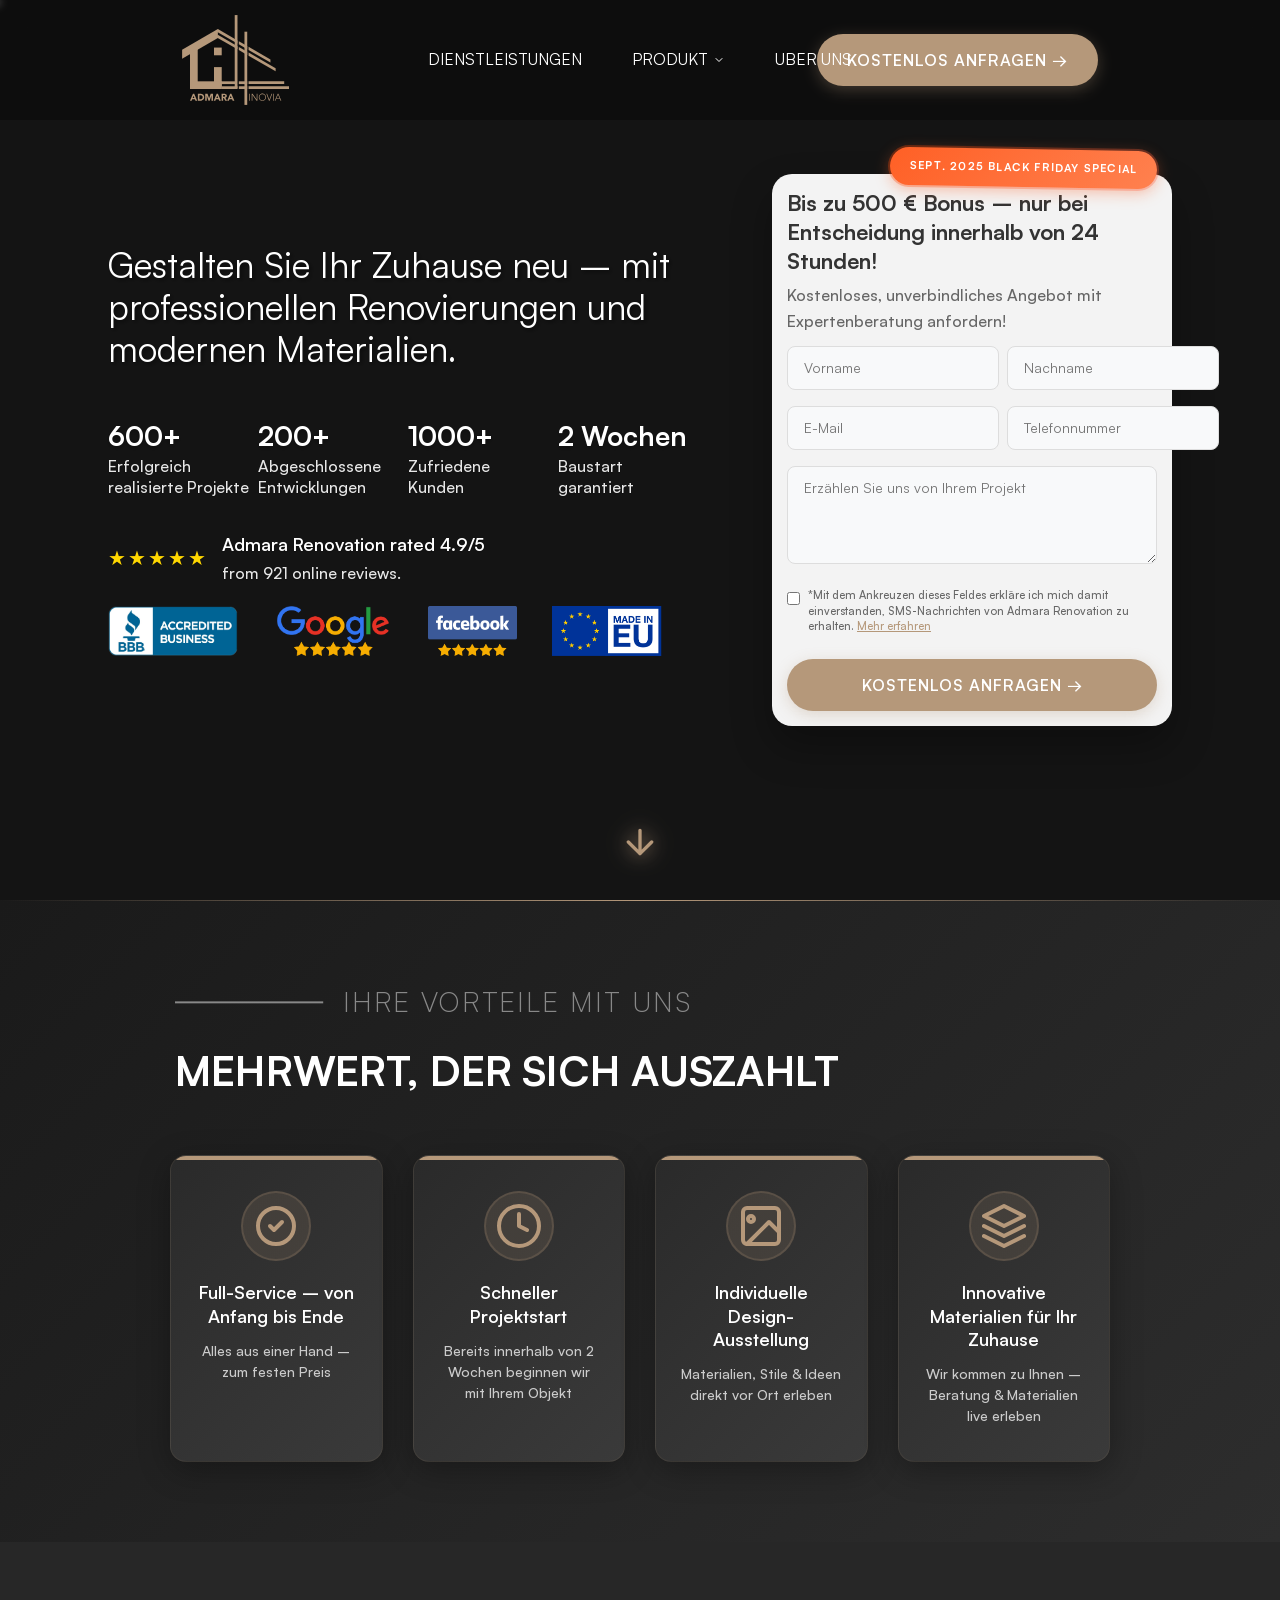
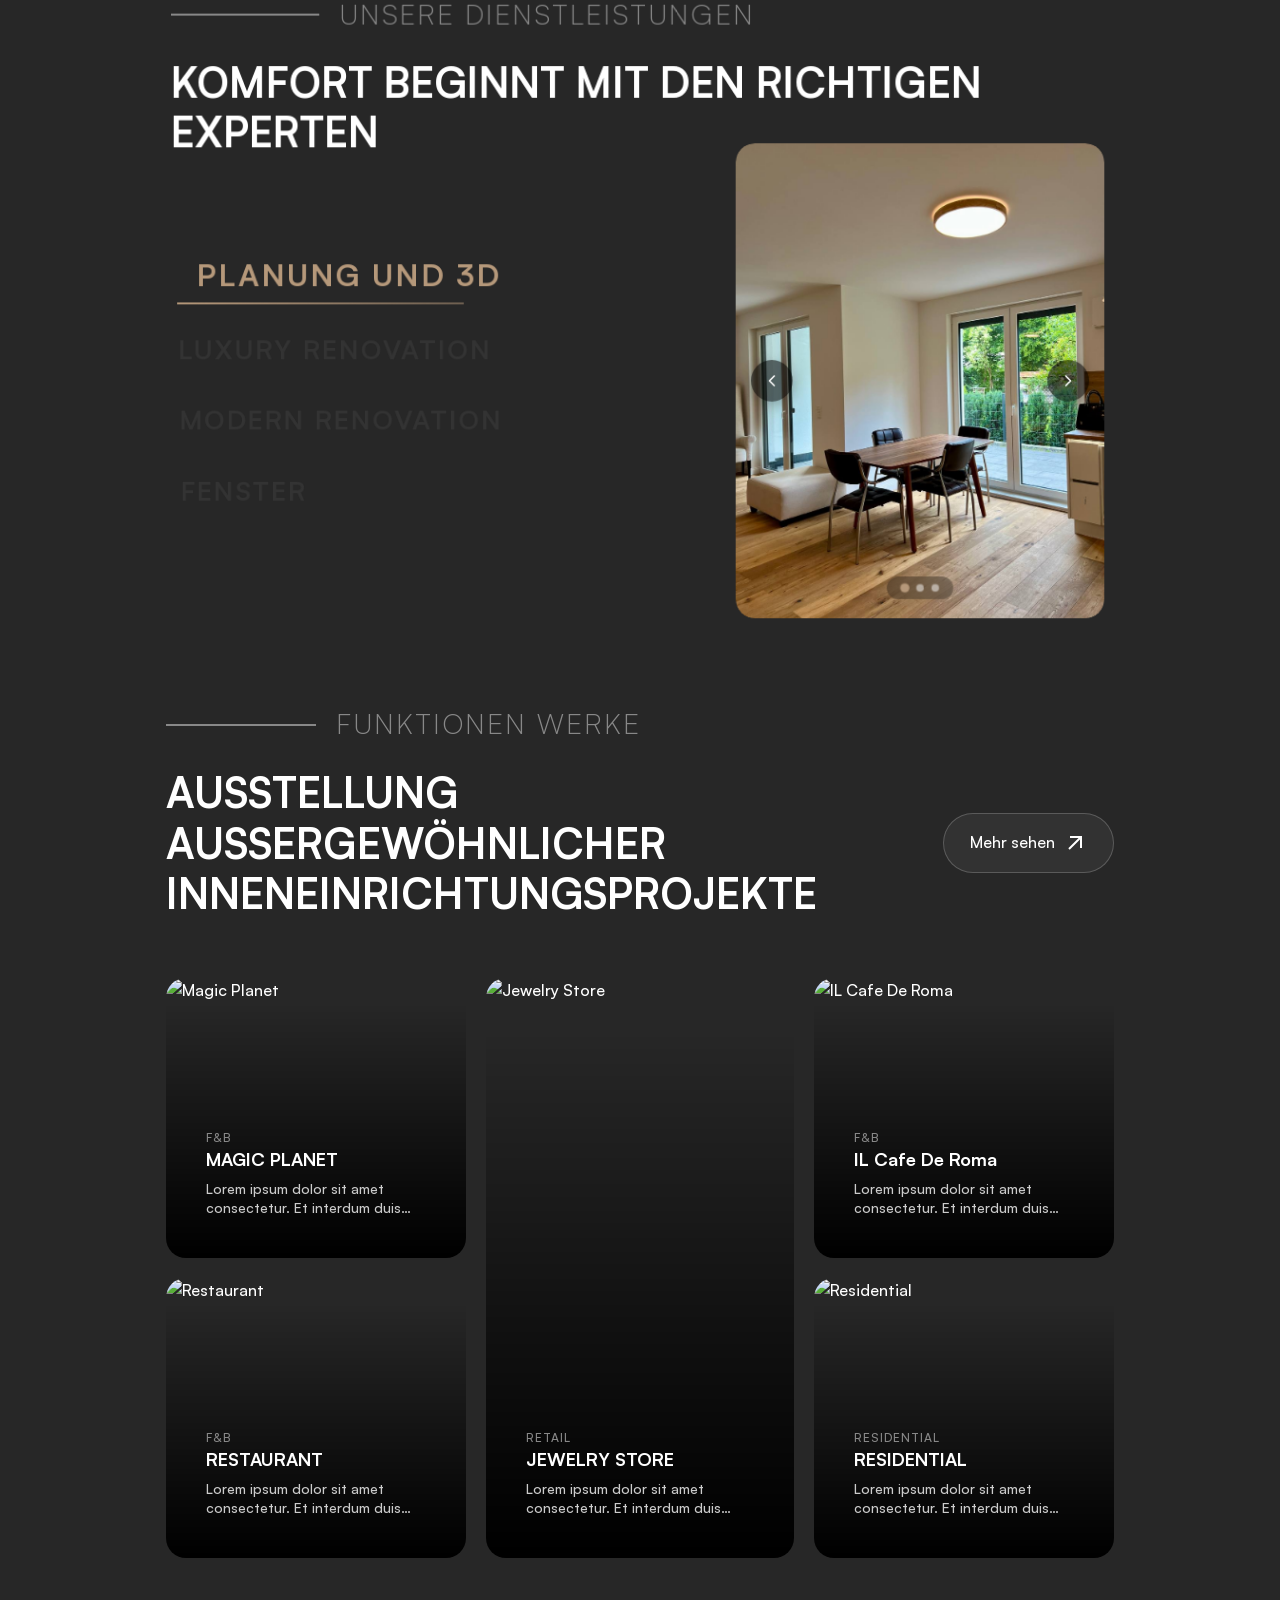
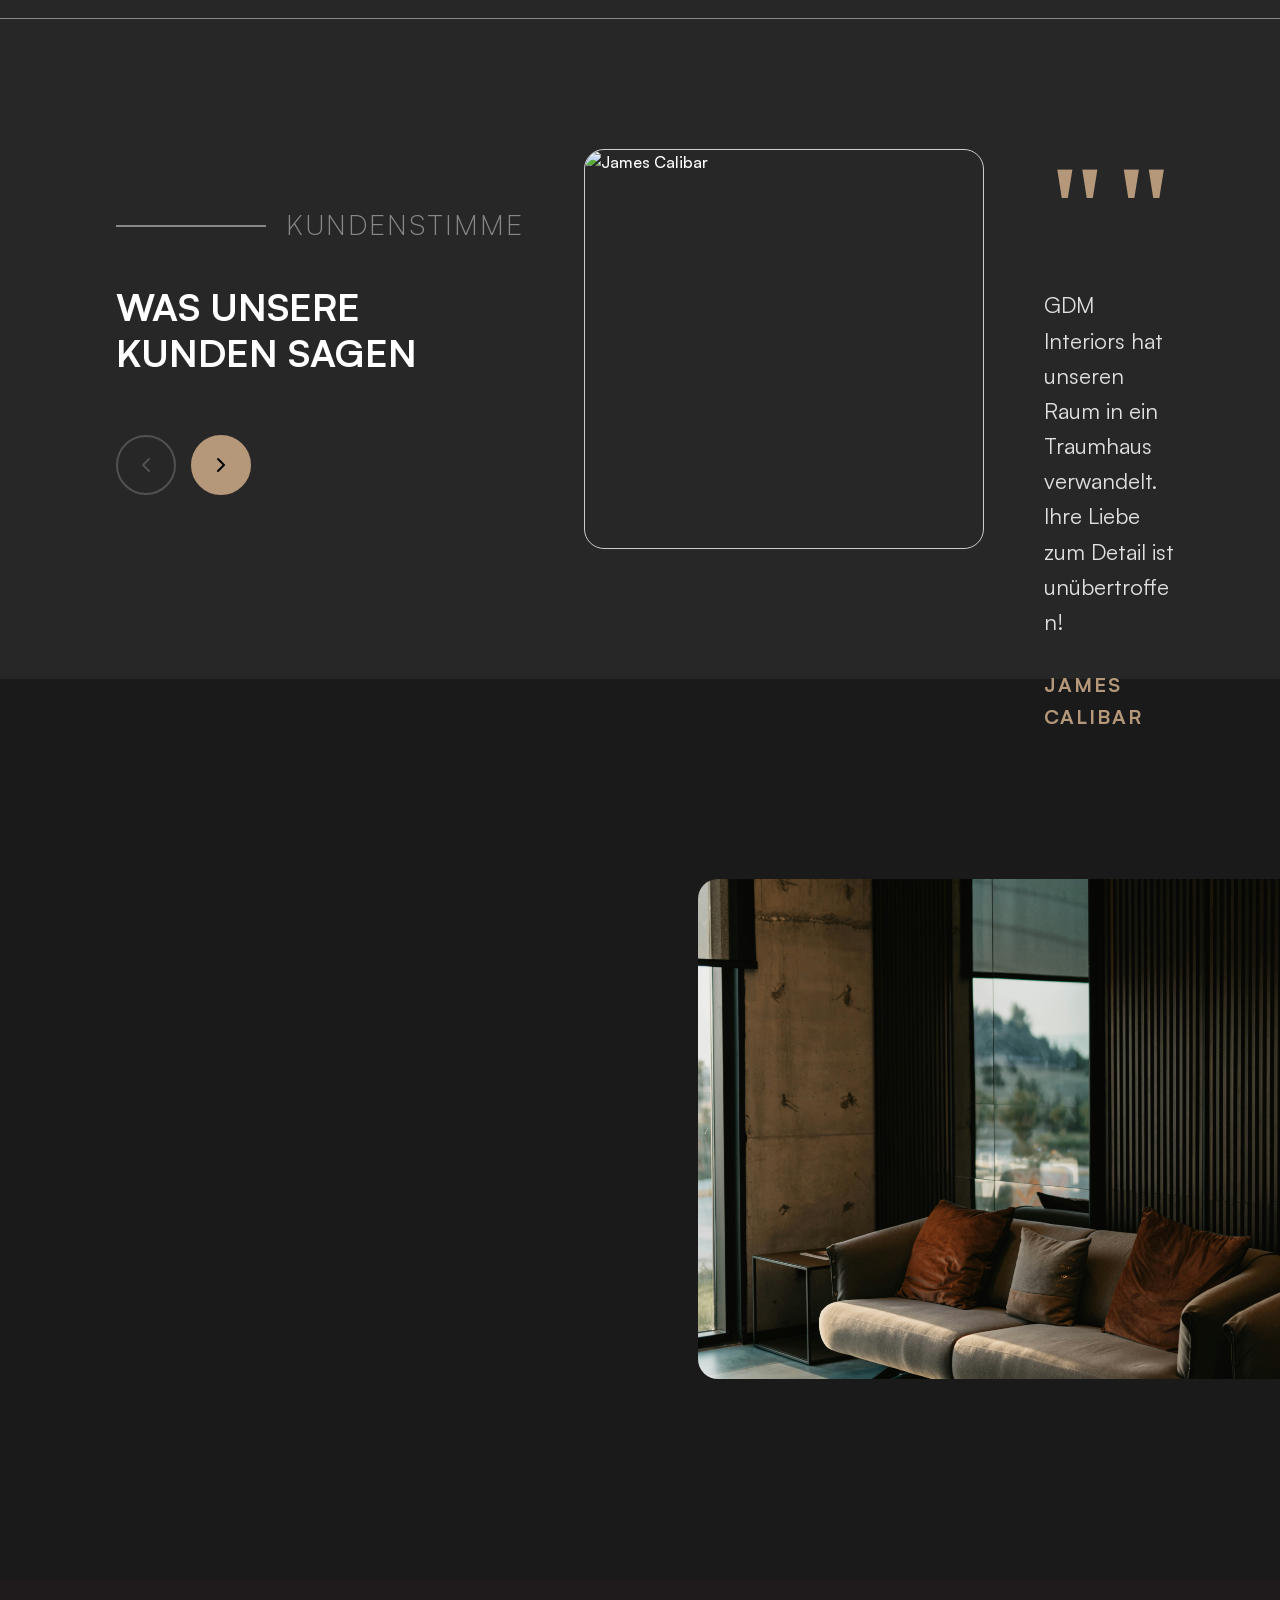
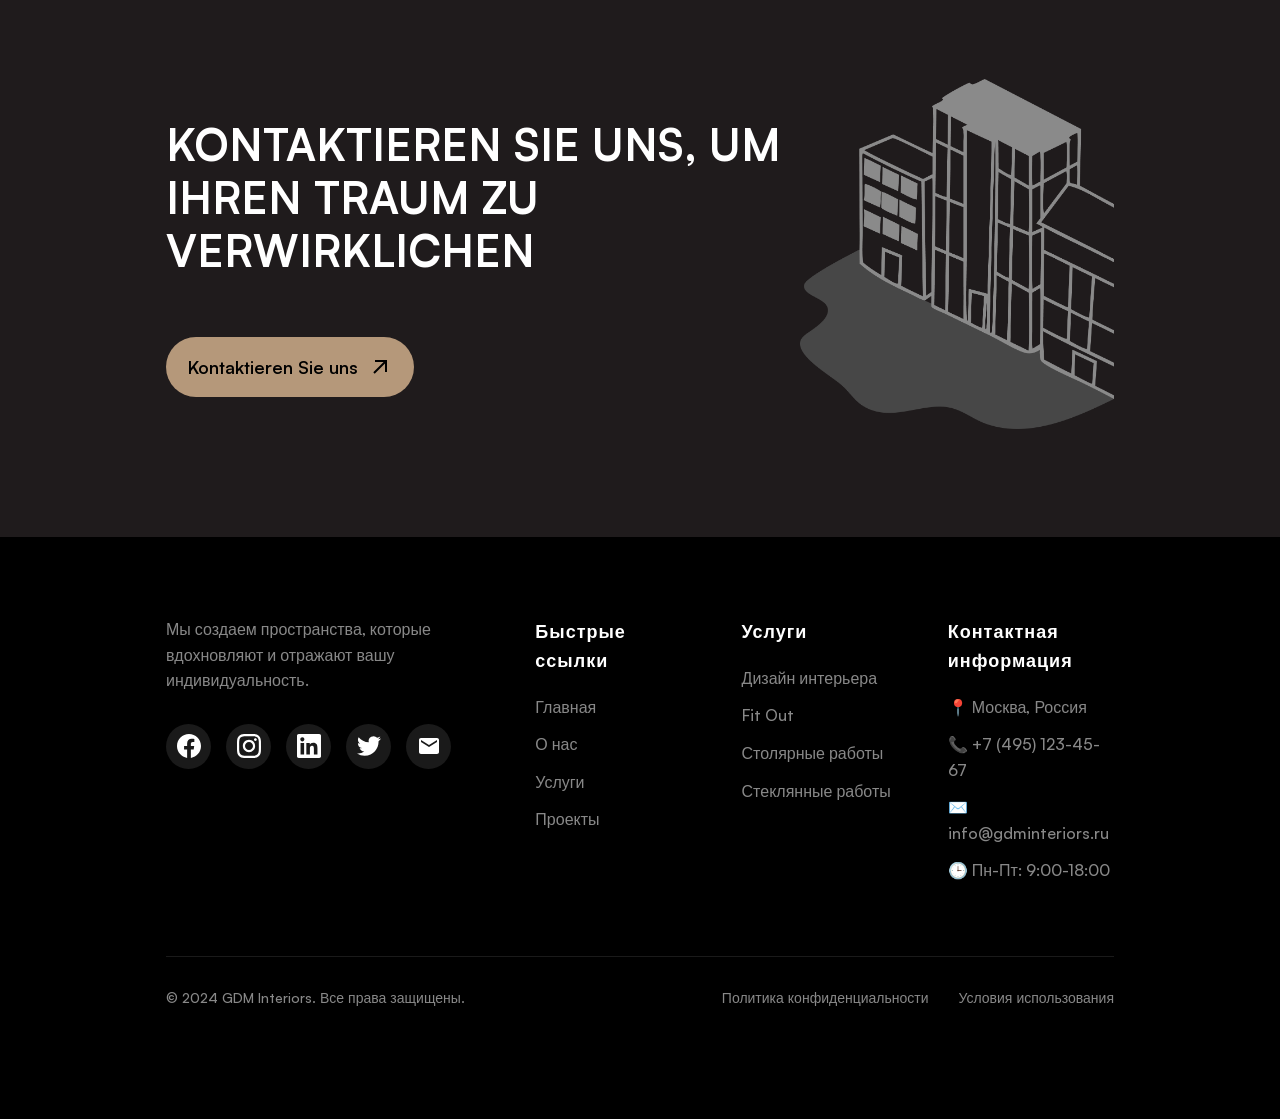
==== commit 403c51d7: "123" ====
--- a/index.html
+++ b/index.html
@@ -18,32 +18,102 @@
 	<body>
 		<header class="header">
 			<nav class="navbar">
-				<div class="logo">
-					<svg width="1018" height="853" viewBox="0 0 1018 853" fill="none" xmlns="http://www.w3.org/2000/svg">
-						<path d="M148.907 308.69H75.7969V701.63H148.907V308.69Z" fill="#B5987A"/>
-						<path d="M376.423 493.85H303.312V701.64H376.423V493.85Z" fill="#B5987A"/>
-						<path d="M376.422 701.63V628.52H90.8419V701.63H376.422Z" fill="#B5987A"/>
-						<path d="M376.423 308.69H303.312V381.8H376.423V308.69Z" fill="#B5987A"/>
-						<path d="M0.960938 413.5V329.08L339.861 133.43V217.84L0.960938 413.5Z" fill="#B5987A"/>
-						<path d="M525.896 675.46H376.406V701.63H525.896V675.46Z" fill="#B5987A"/>
-						<path d="M512.823 628.53H354.062V654.7H512.823V628.53Z" fill="#B5987A"/>
-						<path d="M499.727 0.670044L499.727 694.6H525.897V0.670044H499.727Z" fill="#B5987A"/>
-						<path d="M591.992 158.2V852.13H618.162V158.2H591.992Z" fill="#B5987A"/>
-						<path d="M618.161 675.46H538.641V701.63H618.161V675.46Z" fill="#B5987A"/>
-						<path d="M618.161 628.53H538.641V654.7H618.161V628.53Z" fill="#B5987A"/>
-						<path d="M968.638 628.53H630.898V654.7H968.638V628.53Z" fill="#B5987A"/>
-						<path d="M1017.66 675.46H630.898V701.63H1017.66V675.46Z" fill="#B5987A"/>
-						<path d="M525.898 295.03L338.838 187.04L325.758 209.7L525.898 325.26V295.03Z" fill="#B5987A"/>
-						<path d="M538.641 302.39V332.61L618.161 378.52V348.3L538.641 302.39Z" fill="#B5987A"/>
-						<path d="M538.523 248.15V278.37L618.163 324.36V294.13L538.523 248.15Z" fill="#B5987A"/>
-						<path d="M525.779 240.8L339.809 133.43L326.719 156.09L525.779 271.02V240.8Z" fill="#B5987A"/>
-						<path d="M103.66 746.825H115.524L143.851 811.94H127.664L122.054 798.144H96.7625L91.3362 811.94H75.5174L103.66 746.825ZM109.178 765.771L101.269 786.004H117.18L109.178 765.771ZM150.4 746.825H171.921C177.133 746.825 182.069 747.408 186.729 748.573C191.45 749.738 195.558 751.638 199.053 754.275C202.547 756.85 205.306 760.222 207.33 764.391C209.414 768.561 210.457 773.619 210.457 779.566C210.457 784.839 209.445 789.499 207.422 793.546C205.46 797.531 202.793 800.904 199.42 803.663C196.048 806.36 192.155 808.414 187.74 809.825C183.326 811.235 178.696 811.94 173.853 811.94H150.4V746.825ZM164.748 798.696H172.197C175.508 798.696 178.574 798.359 181.394 797.685C184.276 797.01 186.759 795.907 188.844 794.374C190.929 792.78 192.553 790.726 193.718 788.212C194.945 785.637 195.558 782.51 195.558 778.831C195.558 775.642 194.945 772.883 193.718 770.553C192.553 768.162 190.959 766.2 188.936 764.667C186.912 763.135 184.521 762 181.762 761.264C179.064 760.467 176.213 760.069 173.209 760.069H164.748V798.696ZM220.186 746.825H241.891L256.882 789.315H257.066L272.149 746.825H293.762V811.94H279.415V762H279.231L262.125 811.94H251.18L234.717 762H234.534V811.94H220.186V746.825ZM328.466 746.825H340.33L368.657 811.94H352.47L346.86 798.144H321.568L316.142 811.94H300.323L328.466 746.825ZM333.984 765.771L326.075 786.004H341.985L333.984 765.771ZM375.206 746.825H400.406C403.717 746.825 406.844 747.162 409.787 747.837C412.791 748.45 415.397 749.523 417.604 751.056C419.873 752.527 421.651 754.551 422.938 757.126C424.287 759.64 424.962 762.797 424.962 766.599C424.962 771.197 423.766 775.121 421.375 778.371C418.984 781.559 415.489 783.583 410.89 784.441L427.445 811.94H410.247L396.635 785.912H389.553V811.94H375.206V746.825ZM389.553 773.772H398.015C399.302 773.772 400.651 773.742 402.061 773.68C403.533 773.558 404.851 773.282 406.016 772.853C407.181 772.362 408.131 771.626 408.867 770.645C409.664 769.664 410.063 768.285 410.063 766.507C410.063 764.851 409.725 763.533 409.051 762.552C408.376 761.571 407.518 760.835 406.476 760.345C405.433 759.793 404.238 759.425 402.889 759.241C401.54 759.057 400.222 758.965 398.934 758.965H389.553V773.772ZM456.272 746.825H468.136L496.463 811.94H480.276L474.666 798.144H449.374L443.948 811.94H428.129L456.272 746.825ZM461.79 765.771L453.881 786.004H469.791L461.79 765.771Z" fill="#B5987A"/>
-						<path d="M636.913 746.805H642.983V811.92H636.913V746.805ZM660.804 746.805H668.621L708.26 803.827H708.444V746.805H714.514V811.92H706.697L667.058 754.899H666.874V811.92H660.804V746.805ZM728.155 779.363C728.155 774.396 728.983 769.828 730.639 765.659C732.294 761.49 734.593 757.903 737.536 754.899C740.479 751.833 744.005 749.442 748.113 747.725C752.282 746.008 756.85 745.15 761.816 745.15C766.783 745.15 771.32 746.008 775.428 747.725C779.597 749.442 783.153 751.833 786.097 754.899C789.04 757.903 791.339 761.49 792.994 765.659C794.65 769.828 795.477 774.396 795.477 779.363C795.477 784.329 794.65 788.927 792.994 793.158C791.339 797.327 789.04 800.945 786.097 804.011C783.153 807.015 779.597 809.375 775.428 811.092C771.32 812.748 766.783 813.575 761.816 813.575C756.85 813.575 752.282 812.748 748.113 811.092C744.005 809.375 740.479 807.015 737.536 804.011C734.593 800.945 732.294 797.327 730.639 793.158C728.983 788.927 728.155 784.329 728.155 779.363ZM734.225 779.363C734.225 783.409 734.869 787.18 736.157 790.675C737.444 794.17 739.284 797.205 741.675 799.78C744.066 802.355 746.948 804.378 750.32 805.85C753.754 807.321 757.586 808.057 761.816 808.057C766.047 808.057 769.848 807.321 773.221 805.85C776.654 804.378 779.567 802.355 781.958 799.78C784.349 797.205 786.188 794.17 787.476 790.675C788.764 787.18 789.407 783.409 789.407 779.363C789.407 775.316 788.764 771.545 787.476 768.05C786.188 764.555 784.349 761.52 781.958 758.945C779.567 756.37 776.654 754.347 773.221 752.875C769.848 751.404 766.047 750.668 761.816 750.668C757.586 750.668 753.754 751.404 750.32 752.875C746.948 754.347 744.066 756.37 741.675 758.945C739.284 761.52 737.444 764.555 736.157 768.05C734.869 771.545 734.225 775.316 734.225 779.363ZM799.891 746.805H806.42L827.39 803.919L848.543 746.805H854.981L830.241 811.92H824.171L799.891 746.805ZM863.605 746.805H869.675V811.92H863.605V746.805ZM907.453 746.805H913.707L941.114 811.92H934.308L927.227 794.63H892.738L885.38 811.92H879.034L907.453 746.805ZM910.304 753.427L895.129 789.111H925.019L910.304 753.427Z" fill="#B5987A"/>
-						<path d="M887.158 503.6L630.898 355.65V385.88L887.158 533.83V503.6Z" fill="#B5987A"/>
-						<path d="M838.158 421.15L630.898 301.49V331.71L838.158 451.37V421.15Z" fill="#B5987A"/>
+				<a href="/index.html">
+					<div class="logo">
+						<svg
+							width="1018"
+							height="853"
+							viewBox="0 0 1018 853"
+							fill="none"
+							xmlns="http://www.w3.org/2000/svg"
+						>
+							<path
+								d="M148.907 308.69H75.7969V701.63H148.907V308.69Z"
+								fill="#B5987A"
+							/>
+							<path
+								d="M376.423 493.85H303.312V701.64H376.423V493.85Z"
+								fill="#B5987A"
+							/>
+							<path
+								d="M376.422 701.63V628.52H90.8419V701.63H376.422Z"
+								fill="#B5987A"
+							/>
+							<path
+								d="M376.423 308.69H303.312V381.8H376.423V308.69Z"
+								fill="#B5987A"
+							/>
+							<path
+								d="M0.960938 413.5V329.08L339.861 133.43V217.84L0.960938 413.5Z"
+								fill="#B5987A"
+							/>
+							<path
+								d="M525.896 675.46H376.406V701.63H525.896V675.46Z"
+								fill="#B5987A"
+							/>
+							<path
+								d="M512.823 628.53H354.062V654.7H512.823V628.53Z"
+								fill="#B5987A"
+							/>
+							<path
+								d="M499.727 0.670044L499.727 694.6H525.897V0.670044H499.727Z"
+								fill="#B5987A"
+							/>
+							<path
+								d="M591.992 158.2V852.13H618.162V158.2H591.992Z"
+								fill="#B5987A"
+							/>
+							<path
+								d="M618.161 675.46H538.641V701.63H618.161V675.46Z"
+								fill="#B5987A"
+							/>
+							<path
+								d="M618.161 628.53H538.641V654.7H618.161V628.53Z"
+								fill="#B5987A"
+							/>
+							<path
+								d="M968.638 628.53H630.898V654.7H968.638V628.53Z"
+								fill="#B5987A"
+							/>
+							<path
+								d="M1017.66 675.46H630.898V701.63H1017.66V675.46Z"
+								fill="#B5987A"
+							/>
+							<path
+								d="M525.898 295.03L338.838 187.04L325.758 209.7L525.898 325.26V295.03Z"
+								fill="#B5987A"
+							/>
+							<path
+								d="M538.641 302.39V332.61L618.161 378.52V348.3L538.641 302.39Z"
+								fill="#B5987A"
+							/>
+							<path
+								d="M538.523 248.15V278.37L618.163 324.36V294.13L538.523 248.15Z"
+								fill="#B5987A"
+							/>
+							<path
+								d="M525.779 240.8L339.809 133.43L326.719 156.09L525.779 271.02V240.8Z"
+								fill="#B5987A"
+							/>
+							<path
+								d="M103.66 746.825H115.524L143.851 811.94H127.664L122.054 798.144H96.7625L91.3362 811.94H75.5174L103.66 746.825ZM109.178 765.771L101.269 786.004H117.18L109.178 765.771ZM150.4 746.825H171.921C177.133 746.825 182.069 747.408 186.729 748.573C191.45 749.738 195.558 751.638 199.053 754.275C202.547 756.85 205.306 760.222 207.33 764.391C209.414 768.561 210.457 773.619 210.457 779.566C210.457 784.839 209.445 789.499 207.422 793.546C205.46 797.531 202.793 800.904 199.42 803.663C196.048 806.36 192.155 808.414 187.74 809.825C183.326 811.235 178.696 811.94 173.853 811.94H150.4V746.825ZM164.748 798.696H172.197C175.508 798.696 178.574 798.359 181.394 797.685C184.276 797.01 186.759 795.907 188.844 794.374C190.929 792.78 192.553 790.726 193.718 788.212C194.945 785.637 195.558 782.51 195.558 778.831C195.558 775.642 194.945 772.883 193.718 770.553C192.553 768.162 190.959 766.2 188.936 764.667C186.912 763.135 184.521 762 181.762 761.264C179.064 760.467 176.213 760.069 173.209 760.069H164.748V798.696ZM220.186 746.825H241.891L256.882 789.315H257.066L272.149 746.825H293.762V811.94H279.415V762H279.231L262.125 811.94H251.18L234.717 762H234.534V811.94H220.186V746.825ZM328.466 746.825H340.33L368.657 811.94H352.47L346.86 798.144H321.568L316.142 811.94H300.323L328.466 746.825ZM333.984 765.771L326.075 786.004H341.985L333.984 765.771ZM375.206 746.825H400.406C403.717 746.825 406.844 747.162 409.787 747.837C412.791 748.45 415.397 749.523 417.604 751.056C419.873 752.527 421.651 754.551 422.938 757.126C424.287 759.64 424.962 762.797 424.962 766.599C424.962 771.197 423.766 775.121 421.375 778.371C418.984 781.559 415.489 783.583 410.89 784.441L427.445 811.94H410.247L396.635 785.912H389.553V811.94H375.206V746.825ZM389.553 773.772H398.015C399.302 773.772 400.651 773.742 402.061 773.68C403.533 773.558 404.851 773.282 406.016 772.853C407.181 772.362 408.131 771.626 408.867 770.645C409.664 769.664 410.063 768.285 410.063 766.507C410.063 764.851 409.725 763.533 409.051 762.552C408.376 761.571 407.518 760.835 406.476 760.345C405.433 759.793 404.238 759.425 402.889 759.241C401.54 759.057 400.222 758.965 398.934 758.965H389.553V773.772ZM456.272 746.825H468.136L496.463 811.94H480.276L474.666 798.144H449.374L443.948 811.94H428.129L456.272 746.825ZM461.79 765.771L453.881 786.004H469.791L461.79 765.771Z"
+								fill="#B5987A"
+							/>
+							<path
+								d="M636.913 746.805H642.983V811.92H636.913V746.805ZM660.804 746.805H668.621L708.26 803.827H708.444V746.805H714.514V811.92H706.697L667.058 754.899H666.874V811.92H660.804V746.805ZM728.155 779.363C728.155 774.396 728.983 769.828 730.639 765.659C732.294 761.49 734.593 757.903 737.536 754.899C740.479 751.833 744.005 749.442 748.113 747.725C752.282 746.008 756.85 745.15 761.816 745.15C766.783 745.15 771.32 746.008 775.428 747.725C779.597 749.442 783.153 751.833 786.097 754.899C789.04 757.903 791.339 761.49 792.994 765.659C794.65 769.828 795.477 774.396 795.477 779.363C795.477 784.329 794.65 788.927 792.994 793.158C791.339 797.327 789.04 800.945 786.097 804.011C783.153 807.015 779.597 809.375 775.428 811.092C771.32 812.748 766.783 813.575 761.816 813.575C756.85 813.575 752.282 812.748 748.113 811.092C744.005 809.375 740.479 807.015 737.536 804.011C734.593 800.945 732.294 797.327 730.639 793.158C728.983 788.927 728.155 784.329 728.155 779.363ZM734.225 779.363C734.225 783.409 734.869 787.18 736.157 790.675C737.444 794.17 739.284 797.205 741.675 799.78C744.066 802.355 746.948 804.378 750.32 805.85C753.754 807.321 757.586 808.057 761.816 808.057C766.047 808.057 769.848 807.321 773.221 805.85C776.654 804.378 779.567 802.355 781.958 799.78C784.349 797.205 786.188 794.17 787.476 790.675C788.764 787.18 789.407 783.409 789.407 779.363C789.407 775.316 788.764 771.545 787.476 768.05C786.188 764.555 784.349 761.52 781.958 758.945C779.567 756.37 776.654 754.347 773.221 752.875C769.848 751.404 766.047 750.668 761.816 750.668C757.586 750.668 753.754 751.404 750.32 752.875C746.948 754.347 744.066 756.37 741.675 758.945C739.284 761.52 737.444 764.555 736.157 768.05C734.869 771.545 734.225 775.316 734.225 779.363ZM799.891 746.805H806.42L827.39 803.919L848.543 746.805H854.981L830.241 811.92H824.171L799.891 746.805ZM863.605 746.805H869.675V811.92H863.605V746.805ZM907.453 746.805H913.707L941.114 811.92H934.308L927.227 794.63H892.738L885.38 811.92H879.034L907.453 746.805ZM910.304 753.427L895.129 789.111H925.019L910.304 753.427Z"
+								fill="#B5987A"
+							/>
+							<path
+								d="M887.158 503.6L630.898 355.65V385.88L887.158 533.83V503.6Z"
+								fill="#B5987A"
+							/>
+							<path
+								d="M838.158 421.15L630.898 301.49V331.71L838.158 451.37V421.15Z"
+								fill="#B5987A"
+							/>
 						</svg>
-						
-				</div>
+					</div>
+				</a>
 				<ul class="nav-menu">
 					<li><a href="/">DIENSTLEISTUNGEN</a></li>
 					<li class="dropdown">
@@ -84,29 +154,98 @@
 		<!-- Мобильный логотип вверху -->
 		<div class="mobile-header">
 			<div class="mobile-logo">
-				<svg width="1018" height="853" viewBox="0 0 1018 853" fill="none" xmlns="http://www.w3.org/2000/svg">
-						<path d="M148.907 308.69H75.7969V701.63H148.907V308.69Z" fill="#B5987A"/>
-						<path d="M376.423 493.85H303.312V701.64H376.423V493.85Z" fill="#B5987A"/>
-						<path d="M376.422 701.63V628.52H90.8419V701.63H376.422Z" fill="#B5987A"/>
-						<path d="M376.423 308.69H303.312V381.8H376.423V308.69Z" fill="#B5987A"/>
-						<path d="M0.960938 413.5V329.08L339.861 133.43V217.84L0.960938 413.5Z" fill="#B5987A"/>
-						<path d="M525.896 675.46H376.406V701.63H525.896V675.46Z" fill="#B5987A"/>
-						<path d="M512.823 628.53H354.062V654.7H512.823V628.53Z" fill="#B5987A"/>
-						<path d="M499.727 0.670044L499.727 694.6H525.897V0.670044H499.727Z" fill="#B5987A"/>
-						<path d="M591.992 158.2V852.13H618.162V158.2H591.992Z" fill="#B5987A"/>
-						<path d="M618.161 675.46H538.641V701.63H618.161V675.46Z" fill="#B5987A"/>
-						<path d="M618.161 628.53H538.641V654.7H618.161V628.53Z" fill="#B5987A"/>
-						<path d="M968.638 628.53H630.898V654.7H968.638V628.53Z" fill="#B5987A"/>
-						<path d="M1017.66 675.46H630.898V701.63H1017.66V675.46Z" fill="#B5987A"/>
-						<path d="M525.898 295.03L338.838 187.04L325.758 209.7L525.898 325.26V295.03Z" fill="#B5987A"/>
-						<path d="M538.641 302.39V332.61L618.161 378.52V348.3L538.641 302.39Z" fill="#B5987A"/>
-						<path d="M538.523 248.15V278.37L618.163 324.36V294.13L538.523 248.15Z" fill="#B5987A"/>
-						<path d="M525.779 240.8L339.809 133.43L326.719 156.09L525.779 271.02V240.8Z" fill="#B5987A"/>
-						<path d="M103.66 746.825H115.524L143.851 811.94H127.664L122.054 798.144H96.7625L91.3362 811.94H75.5174L103.66 746.825ZM109.178 765.771L101.269 786.004H117.18L109.178 765.771ZM150.4 746.825H171.921C177.133 746.825 182.069 747.408 186.729 748.573C191.45 749.738 195.558 751.638 199.053 754.275C202.547 756.85 205.306 760.222 207.33 764.391C209.414 768.561 210.457 773.619 210.457 779.566C210.457 784.839 209.445 789.499 207.422 793.546C205.46 797.531 202.793 800.904 199.42 803.663C196.048 806.36 192.155 808.414 187.74 809.825C183.326 811.235 178.696 811.94 173.853 811.94H150.4V746.825ZM164.748 798.696H172.197C175.508 798.696 178.574 798.359 181.394 797.685C184.276 797.01 186.759 795.907 188.844 794.374C190.929 792.78 192.553 790.726 193.718 788.212C194.945 785.637 195.558 782.51 195.558 778.831C195.558 775.642 194.945 772.883 193.718 770.553C192.553 768.162 190.959 766.2 188.936 764.667C186.912 763.135 184.521 762 181.762 761.264C179.064 760.467 176.213 760.069 173.209 760.069H164.748V798.696ZM220.186 746.825H241.891L256.882 789.315H257.066L272.149 746.825H293.762V811.94H279.415V762H279.231L262.125 811.94H251.18L234.717 762H234.534V811.94H220.186V746.825ZM328.466 746.825H340.33L368.657 811.94H352.47L346.86 798.144H321.568L316.142 811.94H300.323L328.466 746.825ZM333.984 765.771L326.075 786.004H341.985L333.984 765.771ZM375.206 746.825H400.406C403.717 746.825 406.844 747.162 409.787 747.837C412.791 748.45 415.397 749.523 417.604 751.056C419.873 752.527 421.651 754.551 422.938 757.126C424.287 759.64 424.962 762.797 424.962 766.599C424.962 771.197 423.766 775.121 421.375 778.371C418.984 781.559 415.489 783.583 410.89 784.441L427.445 811.94H410.247L396.635 785.912H389.553V811.94H375.206V746.825ZM389.553 773.772H398.015C399.302 773.772 400.651 773.742 402.061 773.68C403.533 773.558 404.851 773.282 406.016 772.853C407.181 772.362 408.131 771.626 408.867 770.645C409.664 769.664 410.063 768.285 410.063 766.507C410.063 764.851 409.725 763.533 409.051 762.552C408.376 761.571 407.518 760.835 406.476 760.345C405.433 759.793 404.238 759.425 402.889 759.241C401.54 759.057 400.222 758.965 398.934 758.965H389.553V773.772ZM456.272 746.825H468.136L496.463 811.94H480.276L474.666 798.144H449.374L443.948 811.94H428.129L456.272 746.825ZM461.79 765.771L453.881 786.004H469.791L461.79 765.771Z" fill="#B5987A"/>
-						<path d="M636.913 746.805H642.983V811.92H636.913V746.805ZM660.804 746.805H668.621L708.26 803.827H708.444V746.805H714.514V811.92H706.697L667.058 754.899H666.874V811.92H660.804V746.805ZM728.155 779.363C728.155 774.396 728.983 769.828 730.639 765.659C732.294 761.49 734.593 757.903 737.536 754.899C740.479 751.833 744.005 749.442 748.113 747.725C752.282 746.008 756.85 745.15 761.816 745.15C766.783 745.15 771.32 746.008 775.428 747.725C779.597 749.442 783.153 751.833 786.097 754.899C789.04 757.903 791.339 761.49 792.994 765.659C794.65 769.828 795.477 774.396 795.477 779.363C795.477 784.329 794.65 788.927 792.994 793.158C791.339 797.327 789.04 800.945 786.097 804.011C783.153 807.015 779.597 809.375 775.428 811.092C771.32 812.748 766.783 813.575 761.816 813.575C756.85 813.575 752.282 812.748 748.113 811.092C744.005 809.375 740.479 807.015 737.536 804.011C734.593 800.945 732.294 797.327 730.639 793.158C728.983 788.927 728.155 784.329 728.155 779.363ZM734.225 779.363C734.225 783.409 734.869 787.18 736.157 790.675C737.444 794.17 739.284 797.205 741.675 799.78C744.066 802.355 746.948 804.378 750.32 805.85C753.754 807.321 757.586 808.057 761.816 808.057C766.047 808.057 769.848 807.321 773.221 805.85C776.654 804.378 779.567 802.355 781.958 799.78C784.349 797.205 786.188 794.17 787.476 790.675C788.764 787.18 789.407 783.409 789.407 779.363C789.407 775.316 788.764 771.545 787.476 768.05C786.188 764.555 784.349 761.52 781.958 758.945C779.567 756.37 776.654 754.347 773.221 752.875C769.848 751.404 766.047 750.668 761.816 750.668C757.586 750.668 753.754 751.404 750.32 752.875C746.948 754.347 744.066 756.37 741.675 758.945C739.284 761.52 737.444 764.555 736.157 768.05C734.869 771.545 734.225 775.316 734.225 779.363ZM799.891 746.805H806.42L827.39 803.919L848.543 746.805H854.981L830.241 811.92H824.171L799.891 746.805ZM863.605 746.805H869.675V811.92H863.605V746.805ZM907.453 746.805H913.707L941.114 811.92H934.308L927.227 794.63H892.738L885.38 811.92H879.034L907.453 746.805ZM910.304 753.427L895.129 789.111H925.019L910.304 753.427Z" fill="#B5987A"/>
-						<path d="M887.158 503.6L630.898 355.65V385.88L887.158 533.83V503.6Z" fill="#B5987A"/>
-						<path d="M838.158 421.15L630.898 301.49V331.71L838.158 451.37V421.15Z" fill="#B5987A"/>
-						</svg>
+				<svg
+					width="1018"
+					height="853"
+					viewBox="0 0 1018 853"
+					fill="none"
+					xmlns="http://www.w3.org/2000/svg"
+				>
+					<path
+						d="M148.907 308.69H75.7969V701.63H148.907V308.69Z"
+						fill="#B5987A"
+					/>
+					<path
+						d="M376.423 493.85H303.312V701.64H376.423V493.85Z"
+						fill="#B5987A"
+					/>
+					<path
+						d="M376.422 701.63V628.52H90.8419V701.63H376.422Z"
+						fill="#B5987A"
+					/>
+					<path
+						d="M376.423 308.69H303.312V381.8H376.423V308.69Z"
+						fill="#B5987A"
+					/>
+					<path
+						d="M0.960938 413.5V329.08L339.861 133.43V217.84L0.960938 413.5Z"
+						fill="#B5987A"
+					/>
+					<path
+						d="M525.896 675.46H376.406V701.63H525.896V675.46Z"
+						fill="#B5987A"
+					/>
+					<path
+						d="M512.823 628.53H354.062V654.7H512.823V628.53Z"
+						fill="#B5987A"
+					/>
+					<path
+						d="M499.727 0.670044L499.727 694.6H525.897V0.670044H499.727Z"
+						fill="#B5987A"
+					/>
+					<path
+						d="M591.992 158.2V852.13H618.162V158.2H591.992Z"
+						fill="#B5987A"
+					/>
+					<path
+						d="M618.161 675.46H538.641V701.63H618.161V675.46Z"
+						fill="#B5987A"
+					/>
+					<path
+						d="M618.161 628.53H538.641V654.7H618.161V628.53Z"
+						fill="#B5987A"
+					/>
+					<path
+						d="M968.638 628.53H630.898V654.7H968.638V628.53Z"
+						fill="#B5987A"
+					/>
+					<path
+						d="M1017.66 675.46H630.898V701.63H1017.66V675.46Z"
+						fill="#B5987A"
+					/>
+					<path
+						d="M525.898 295.03L338.838 187.04L325.758 209.7L525.898 325.26V295.03Z"
+						fill="#B5987A"
+					/>
+					<path
+						d="M538.641 302.39V332.61L618.161 378.52V348.3L538.641 302.39Z"
+						fill="#B5987A"
+					/>
+					<path
+						d="M538.523 248.15V278.37L618.163 324.36V294.13L538.523 248.15Z"
+						fill="#B5987A"
+					/>
+					<path
+						d="M525.779 240.8L339.809 133.43L326.719 156.09L525.779 271.02V240.8Z"
+						fill="#B5987A"
+					/>
+					<path
+						d="M103.66 746.825H115.524L143.851 811.94H127.664L122.054 798.144H96.7625L91.3362 811.94H75.5174L103.66 746.825ZM109.178 765.771L101.269 786.004H117.18L109.178 765.771ZM150.4 746.825H171.921C177.133 746.825 182.069 747.408 186.729 748.573C191.45 749.738 195.558 751.638 199.053 754.275C202.547 756.85 205.306 760.222 207.33 764.391C209.414 768.561 210.457 773.619 210.457 779.566C210.457 784.839 209.445 789.499 207.422 793.546C205.46 797.531 202.793 800.904 199.42 803.663C196.048 806.36 192.155 808.414 187.74 809.825C183.326 811.235 178.696 811.94 173.853 811.94H150.4V746.825ZM164.748 798.696H172.197C175.508 798.696 178.574 798.359 181.394 797.685C184.276 797.01 186.759 795.907 188.844 794.374C190.929 792.78 192.553 790.726 193.718 788.212C194.945 785.637 195.558 782.51 195.558 778.831C195.558 775.642 194.945 772.883 193.718 770.553C192.553 768.162 190.959 766.2 188.936 764.667C186.912 763.135 184.521 762 181.762 761.264C179.064 760.467 176.213 760.069 173.209 760.069H164.748V798.696ZM220.186 746.825H241.891L256.882 789.315H257.066L272.149 746.825H293.762V811.94H279.415V762H279.231L262.125 811.94H251.18L234.717 762H234.534V811.94H220.186V746.825ZM328.466 746.825H340.33L368.657 811.94H352.47L346.86 798.144H321.568L316.142 811.94H300.323L328.466 746.825ZM333.984 765.771L326.075 786.004H341.985L333.984 765.771ZM375.206 746.825H400.406C403.717 746.825 406.844 747.162 409.787 747.837C412.791 748.45 415.397 749.523 417.604 751.056C419.873 752.527 421.651 754.551 422.938 757.126C424.287 759.64 424.962 762.797 424.962 766.599C424.962 771.197 423.766 775.121 421.375 778.371C418.984 781.559 415.489 783.583 410.89 784.441L427.445 811.94H410.247L396.635 785.912H389.553V811.94H375.206V746.825ZM389.553 773.772H398.015C399.302 773.772 400.651 773.742 402.061 773.68C403.533 773.558 404.851 773.282 406.016 772.853C407.181 772.362 408.131 771.626 408.867 770.645C409.664 769.664 410.063 768.285 410.063 766.507C410.063 764.851 409.725 763.533 409.051 762.552C408.376 761.571 407.518 760.835 406.476 760.345C405.433 759.793 404.238 759.425 402.889 759.241C401.54 759.057 400.222 758.965 398.934 758.965H389.553V773.772ZM456.272 746.825H468.136L496.463 811.94H480.276L474.666 798.144H449.374L443.948 811.94H428.129L456.272 746.825ZM461.79 765.771L453.881 786.004H469.791L461.79 765.771Z"
+						fill="#B5987A"
+					/>
+					<path
+						d="M636.913 746.805H642.983V811.92H636.913V746.805ZM660.804 746.805H668.621L708.26 803.827H708.444V746.805H714.514V811.92H706.697L667.058 754.899H666.874V811.92H660.804V746.805ZM728.155 779.363C728.155 774.396 728.983 769.828 730.639 765.659C732.294 761.49 734.593 757.903 737.536 754.899C740.479 751.833 744.005 749.442 748.113 747.725C752.282 746.008 756.85 745.15 761.816 745.15C766.783 745.15 771.32 746.008 775.428 747.725C779.597 749.442 783.153 751.833 786.097 754.899C789.04 757.903 791.339 761.49 792.994 765.659C794.65 769.828 795.477 774.396 795.477 779.363C795.477 784.329 794.65 788.927 792.994 793.158C791.339 797.327 789.04 800.945 786.097 804.011C783.153 807.015 779.597 809.375 775.428 811.092C771.32 812.748 766.783 813.575 761.816 813.575C756.85 813.575 752.282 812.748 748.113 811.092C744.005 809.375 740.479 807.015 737.536 804.011C734.593 800.945 732.294 797.327 730.639 793.158C728.983 788.927 728.155 784.329 728.155 779.363ZM734.225 779.363C734.225 783.409 734.869 787.18 736.157 790.675C737.444 794.17 739.284 797.205 741.675 799.78C744.066 802.355 746.948 804.378 750.32 805.85C753.754 807.321 757.586 808.057 761.816 808.057C766.047 808.057 769.848 807.321 773.221 805.85C776.654 804.378 779.567 802.355 781.958 799.78C784.349 797.205 786.188 794.17 787.476 790.675C788.764 787.18 789.407 783.409 789.407 779.363C789.407 775.316 788.764 771.545 787.476 768.05C786.188 764.555 784.349 761.52 781.958 758.945C779.567 756.37 776.654 754.347 773.221 752.875C769.848 751.404 766.047 750.668 761.816 750.668C757.586 750.668 753.754 751.404 750.32 752.875C746.948 754.347 744.066 756.37 741.675 758.945C739.284 761.52 737.444 764.555 736.157 768.05C734.869 771.545 734.225 775.316 734.225 779.363ZM799.891 746.805H806.42L827.39 803.919L848.543 746.805H854.981L830.241 811.92H824.171L799.891 746.805ZM863.605 746.805H869.675V811.92H863.605V746.805ZM907.453 746.805H913.707L941.114 811.92H934.308L927.227 794.63H892.738L885.38 811.92H879.034L907.453 746.805ZM910.304 753.427L895.129 789.111H925.019L910.304 753.427Z"
+						fill="#B5987A"
+					/>
+					<path
+						d="M887.158 503.6L630.898 355.65V385.88L887.158 533.83V503.6Z"
+						fill="#B5987A"
+					/>
+					<path
+						d="M838.158 421.15L630.898 301.49V331.71L838.158 451.37V421.15Z"
+						fill="#B5987A"
+					/>
+				</svg>
 			</div>
 		</div>
 
@@ -249,7 +388,12 @@
 		<section class="advantages-section">
 			<div class="advantages-container">
 				<div class="advantages-header">
-					<h2 class="advantages-title">Ihr Vorteil mit uns</h2>
+					<div class="services-header">
+						<span class="services-subtitle">IHRE VORTEILE MIT UNS</span>
+						<h2 class="services-main-title">
+							MEHRWERT, DER SICH AUSZAHLT
+						</h2>
+					</div>
 				</div>
 				<div class="advantages-grid">
 					<div class="advantage-item">
@@ -370,20 +514,9 @@
 							data-service="interior"
 							data-image="assets/images/services/1.jpg"
 						>
-							<span class="service-word-vertical">Planung und Umsetzung</span>
+							<span class="service-word-vertical">PLANUNG UND 3D</span>
 							<div class="service-image" data-service="interior">
-								<img
-									src="assets/images/services/1.jpg"
-									alt="Interior Design"
-								/>
-								<div class="image-overlay">
-									<h3>Planung und Umsetzung</h3>
-									<p>
-										Von der ersten Idee bis zur Schlüsselübergabe und auch
-										darüber hinaus stehen wir Ihnen mit unserer Fachkompetenz
-										zur Seite.
-									</p>
-								</div>
+								<img src="assets/images/services/1.jpg" alt="Interior Design" />
 							</div>
 						</div>
 						<div
@@ -391,18 +524,12 @@
 							data-service="fitout"
 							data-image="https://images.unsplash.com/photo-1497366216548-37526070297c?q=80&w=2340&auto=format&fit=crop"
 						>
-							<span class="service-word-vertical">Renovierung und Sanierung</span>
+							<span class="service-word-vertical">LUXURY RENOVATION</span>
 							<div class="service-image" data-service="fitout">
 								<img
 									src="https://images.unsplash.com/photo-1497366216548-37526070297c?q=80&w=2340&auto=format&fit=crop"
 									alt="Fit Out"
 								/>
-								<div class="image-overlay">
-									<h3>Renovierung und Sanierung</h3>
-									<p>
-										Eine weitere Stärke liegt im Renovierung und der Sanierung von Bestandsgebäuden.
-									</p>
-								</div>
 							</div>
 						</div>
 						<div
@@ -410,24 +537,12 @@
 							data-service="joinery"
 							data-image="https://images.unsplash.com/photo-1503387762-592deb58ef4e?q=80&w=2340&auto=format&fit=crop"
 						>
-							<span class="service-word-vertical">Moderne Farblösungen</span>
+							<span class="service-word-vertical">MODERN RENOVATION</span>
 							<div class="service-image" data-service="joinery">
 								<img
 									src="https://images.unsplash.com/photo-1503387762-592deb58ef4e?q=80&w=2340&auto=format&fit=crop"
 									alt="Joinery Works"
 								/>
-								<div class="image-overlay">
-									<h3>Moderne Farblösungen</h3>
-									<p>
-										Flüssigtapeten heben sich durch ihre besonderen Eigenschaften deutlich von herkömmlichen Wandbeschichtungen ab: <br>
-Leicht aufzutragen <br>
-Nahtlos <br>
-Reparierbar<br>
-Elastisch<br>
-Kaschiert Wandunebenheiten<br>
-Antistatisch<br>
-									</p>
-								</div>
 							</div>
 						</div>
 						<div
@@ -435,38 +550,12 @@
 							data-service="glass"
 							data-image="https://images.unsplash.com/photo-1497366811353-6870744d04b2?q=80&w=2340&auto=format&fit=crop"
 						>
-							<span class="service-word-vertical">Fenster</span>
+							<span class="service-word-vertical">FENSTER</span>
 							<div class="service-image" data-service="glass">
 								<img
 									src="https://images.unsplash.com/photo-1497366811353-6870744d04b2?q=80&w=2340&auto=format&fit=crop"
 									alt="Glass Works"
 								/>
-								<div class="image-overlay">
-									<h3>Fenster</h3>
-									<p>
-										Verschönern Sie die Außenfassade Ihres Hauses mit langlebiger Verkleidung und energieeffizienten Fenstern, die dauerhaften Mehrwert bieten.
-									</p>
-								</div>
-							</div>
-						</div>
-						<div
-							class="service-tab-vertical"
-							data-service="metal"
-							data-image="https://images.unsplash.com/photo-1504307651254-35680f356dfd?q=80&w=2340&auto=format&fit=crop"
-						>
-							<span class="service-word-vertical">Solardach-Lösungen</span>
-							<div class="service-image" data-service="metal">
-								<img
-									src="https://images.unsplash.com/photo-1504307651254-35680f356dfd?q=80&w=2340&auto=format&fit=crop"
-									alt="Metal Works"
-								/>
-								<div class="image-overlay">
-									<h3>Solardach-Lösungen</h3>
-									<p>
-										Energie für Ihr Zuhause
-Unsere Lösung versorgt Ihr Zuhause und Ihre Mobilität mit positiver Energie. Entdecken Sie unsere maßgeschneiderte Energielösung für Privathaushalte, die erhebliche Kosteneinsparungen, Nachhaltigkeit und einfache Handhabung garantiert. Entdecken Sie alle Gründe, die Sonne zu lieben!
-									</p>
-								</div>
 							</div>
 						</div>
 					</div>
@@ -477,40 +566,55 @@
 							<div class="carousel-container">
 								<div class="carousel-track">
 									<div class="carousel-slide active">
-										<img src="assets/images/services/1.jpg" alt="Interior Design 1" />
-										<div class="image-overlay">
-											<h3>Planung und Umsetzung</h3>
-											<p>Von der ersten Idee bis zur Schlüsselübergabe und auch darüber hinaus stehen wir Ihnen mit unserer Fachkompetenz zur Seite.</p>
-										</div>
+										<img
+											src="assets/images/services/1.jpg"
+											alt="Interior Design 1"
+										/>
 									</div>
 									<div class="carousel-slide">
-										<img src="assets/images/services/2.jpg" alt="Interior Design 2" />
-										<div class="image-overlay">
-											<h3>Moderne Innenarchitektur</h3>
-											<p>Innovative Lösungen für zeitgemäße Wohnräume mit höchsten Qualitätsstandards.</p>
-										</div>
+										<img
+											src="assets/images/services/2.jpg"
+											alt="Interior Design 2"
+										/>
 									</div>
 									<div class="carousel-slide">
-										<img src="assets/images/services/3.jpg" alt="Interior Design 3" />
-										<div class="image-overlay">
-											<h3>Individuelle Gestaltung</h3>
-											<p>Maßgeschneiderte Konzepte für Ihre persönlichen Wohnträume.</p>
-										</div>
+										<img
+											src="assets/images/services/3.jpg"
+											alt="Interior Design 3"
+										/>
 									</div>
 								</div>
-								
+
 								<!-- Стрелки по бокам -->
-								<button class="carousel-nav-side prev-btn" aria-label="Vorheriges Bild">
+								<button
+									class="carousel-nav-side prev-btn"
+									aria-label="Vorheriges Bild"
+								>
 									<svg width="20" height="20" viewBox="0 0 24 24" fill="none">
-										<path d="M15 18L9 12L15 6" stroke="currentColor" stroke-width="2" stroke-linecap="round" stroke-linejoin="round"/>
+										<path
+											d="M15 18L9 12L15 6"
+											stroke="currentColor"
+											stroke-width="2"
+											stroke-linecap="round"
+											stroke-linejoin="round"
+										/>
 									</svg>
 								</button>
-								<button class="carousel-nav-side next-btn" aria-label="Nächstes Bild">
+								<button
+									class="carousel-nav-side next-btn"
+									aria-label="Nächstes Bild"
+								>
 									<svg width="20" height="20" viewBox="0 0 24 24" fill="none">
-										<path d="M9 18L15 12L9 6" stroke="currentColor" stroke-width="2" stroke-linecap="round" stroke-linejoin="round"/>
+										<path
+											d="M9 18L15 12L9 6"
+											stroke="currentColor"
+											stroke-width="2"
+											stroke-linecap="round"
+											stroke-linejoin="round"
+										/>
 									</svg>
 								</button>
-								
+
 								<!-- Точки внизу -->
 								<div class="carousel-dots">
 									<span class="dot active" data-slide="0"></span>
@@ -525,39 +629,45 @@
 								<div class="carousel-track">
 									<div class="carousel-slide active">
 										<img src="assets/images/services/2.jpg" alt="Fit Out 1" />
-										<div class="image-overlay">
-											<h3>Renovierung und Sanierung</h3>
-											<p>Eine weitere Stärke liegt im Renovierung und der Sanierung von Bestandsgebäuden.</p>
-										</div>
 									</div>
 									<div class="carousel-slide">
 										<img src="assets/images/services/4.jpg" alt="Fit Out 2" />
-										<div class="image-overlay">
-											<h3>Komplette Ausstattung</h3>
-											<p>Professionelle Fit-Out Lösungen für Gewerbe- und Wohnimmobilien.</p>
-										</div>
 									</div>
 									<div class="carousel-slide">
 										<img src="assets/images/services/1.jpg" alt="Fit Out 3" />
-										<div class="image-overlay">
-											<h3>Hochwertige Materialien</h3>
-											<p>Verwendung erstklassiger Materialien für langlebige Ergebnisse.</p>
-										</div>
 									</div>
 								</div>
-								
+
 								<!-- Стрелки по бокам -->
-								<button class="carousel-nav-side prev-btn" aria-label="Vorheriges Bild">
+								<button
+									class="carousel-nav-side prev-btn"
+									aria-label="Vorheriges Bild"
+								>
 									<svg width="20" height="20" viewBox="0 0 24 24" fill="none">
-										<path d="M15 18L9 12L15 6" stroke="currentColor" stroke-width="2" stroke-linecap="round" stroke-linejoin="round"/>
+										<path
+											d="M15 18L9 12L15 6"
+											stroke="currentColor"
+											stroke-width="2"
+											stroke-linecap="round"
+											stroke-linejoin="round"
+										/>
 									</svg>
 								</button>
-								<button class="carousel-nav-side next-btn" aria-label="Nächstes Bild">
+								<button
+									class="carousel-nav-side next-btn"
+									aria-label="Nächstes Bild"
+								>
 									<svg width="20" height="20" viewBox="0 0 24 24" fill="none">
-										<path d="M9 18L15 12L9 6" stroke="currentColor" stroke-width="2" stroke-linecap="round" stroke-linejoin="round"/>
+										<path
+											d="M9 18L15 12L9 6"
+											stroke="currentColor"
+											stroke-width="2"
+											stroke-linecap="round"
+											stroke-linejoin="round"
+										/>
 									</svg>
 								</button>
-								
+
 								<!-- Точки внизу -->
 								<div class="carousel-dots">
 									<span class="dot active" data-slide="0"></span>
@@ -571,40 +681,55 @@
 							<div class="carousel-container">
 								<div class="carousel-track">
 									<div class="carousel-slide active">
-										<img src="assets/images/services/3.jpg" alt="Joinery Works 1" />
-										<div class="image-overlay">
-											<h3>Moderne Farblösungen</h3>
-											<p>Flüssigtapeten heben sich durch ihre besonderen Eigenschaften deutlich von herkömmlichen Wandbeschichtungen ab.</p>
-										</div>
+										<img
+											src="assets/images/services/3.jpg"
+											alt="Joinery Works 1"
+										/>
 									</div>
 									<div class="carousel-slide">
-										<img src="assets/images/services/5.jpg" alt="Joinery Works 2" />
-										<div class="image-overlay">
-											<h3>Maßgeschneiderte Möbel</h3>
-											<p>Individuelle Tischlerarbeiten nach Ihren Wünschen und Vorstellungen.</p>
-										</div>
+										<img
+											src="assets/images/services/5.jpg"
+											alt="Joinery Works 2"
+										/>
 									</div>
 									<div class="carousel-slide">
-										<img src="assets/images/services/1.jpg" alt="Joinery Works 3" />
-										<div class="image-overlay">
-											<h3>Präzise Handwerkskunst</h3>
-											<p>Höchste Qualität durch erfahrene Handwerker und moderne Technik.</p>
-										</div>
+										<img
+											src="assets/images/services/1.jpg"
+											alt="Joinery Works 3"
+										/>
 									</div>
 								</div>
-								
+
 								<!-- Стрелки по бокам -->
-								<button class="carousel-nav-side prev-btn" aria-label="Vorheriges Bild">
+								<button
+									class="carousel-nav-side prev-btn"
+									aria-label="Vorheriges Bild"
+								>
 									<svg width="20" height="20" viewBox="0 0 24 24" fill="none">
-										<path d="M15 18L9 12L15 6" stroke="currentColor" stroke-width="2" stroke-linecap="round" stroke-linejoin="round"/>
+										<path
+											d="M15 18L9 12L15 6"
+											stroke="currentColor"
+											stroke-width="2"
+											stroke-linecap="round"
+											stroke-linejoin="round"
+										/>
 									</svg>
 								</button>
-								<button class="carousel-nav-side next-btn" aria-label="Nächstes Bild">
+								<button
+									class="carousel-nav-side next-btn"
+									aria-label="Nächstes Bild"
+								>
 									<svg width="20" height="20" viewBox="0 0 24 24" fill="none">
-										<path d="M9 18L15 12L9 6" stroke="currentColor" stroke-width="2" stroke-linecap="round" stroke-linejoin="round"/>
+										<path
+											d="M9 18L15 12L9 6"
+											stroke="currentColor"
+											stroke-width="2"
+											stroke-linecap="round"
+											stroke-linejoin="round"
+										/>
 									</svg>
 								</button>
-								
+
 								<!-- Точки внизу -->
 								<div class="carousel-dots">
 									<span class="dot active" data-slide="0"></span>
@@ -618,40 +743,55 @@
 							<div class="carousel-container">
 								<div class="carousel-track">
 									<div class="carousel-slide active">
-										<img src="assets/images/services/4.jpg" alt="Glass Works 1" />
-										<div class="image-overlay">
-											<h3>Fassadenverkleidung & Fenster</h3>
-											<p>Verschönern Sie die Außenfassade Ihres Hauses mit langlebiger Verkleidung und energieeffizienten Fenstern.</p>
-										</div>
+										<img
+											src="assets/images/services/4.jpg"
+											alt="Glass Works 1"
+										/>
 									</div>
 									<div class="carousel-slide">
-										<img src="assets/images/services/1.jpg" alt="Glass Works 2" />
-										<div class="image-overlay">
-											<h3>Moderne Glaslösungen</h3>
-											<p>Innovative Glasarbeiten für zeitgemäße Architektur und Design.</p>
-										</div>
+										<img
+											src="assets/images/services/1.jpg"
+											alt="Glass Works 2"
+										/>
 									</div>
 									<div class="carousel-slide">
-										<img src="assets/images/services/2.jpg" alt="Glass Works 3" />
-										<div class="image-overlay">
-											<h3>Energieeffiziente Fenster</h3>
-											<p>Hochwertige Fenster für optimale Wärmedämmung und Energieeinsparung.</p>
-										</div>
+										<img
+											src="assets/images/services/2.jpg"
+											alt="Glass Works 3"
+										/>
 									</div>
 								</div>
-								
+
 								<!-- Стрелки по бокам -->
-								<button class="carousel-nav-side prev-btn" aria-label="Vorheriges Bild">
+								<button
+									class="carousel-nav-side prev-btn"
+									aria-label="Vorheriges Bild"
+								>
 									<svg width="20" height="20" viewBox="0 0 24 24" fill="none">
-										<path d="M15 18L9 12L15 6" stroke="currentColor" stroke-width="2" stroke-linecap="round" stroke-linejoin="round"/>
+										<path
+											d="M15 18L9 12L15 6"
+											stroke="currentColor"
+											stroke-width="2"
+											stroke-linecap="round"
+											stroke-linejoin="round"
+										/>
 									</svg>
 								</button>
-								<button class="carousel-nav-side next-btn" aria-label="Nächstes Bild">
+								<button
+									class="carousel-nav-side next-btn"
+									aria-label="Nächstes Bild"
+								>
 									<svg width="20" height="20" viewBox="0 0 24 24" fill="none">
-										<path d="M9 18L15 12L9 6" stroke="currentColor" stroke-width="2" stroke-linecap="round" stroke-linejoin="round"/>
+										<path
+											d="M9 18L15 12L9 6"
+											stroke="currentColor"
+											stroke-width="2"
+											stroke-linecap="round"
+											stroke-linejoin="round"
+										/>
 									</svg>
 								</button>
-								
+
 								<!-- Точки внизу -->
 								<div class="carousel-dots">
 									<span class="dot active" data-slide="0"></span>
@@ -665,40 +805,55 @@
 							<div class="carousel-container">
 								<div class="carousel-track">
 									<div class="carousel-slide active">
-										<img src="assets/images/services/5.jpg" alt="Metal Works 1" />
-										<div class="image-overlay">
-											<h3>Solardach-Lösungen</h3>
-											<p>Unsere Lösung versorgt Ihr Zuhause und Ihre Mobilität mit positiver Energie.</p>
-										</div>
+										<img
+											src="assets/images/services/5.jpg"
+											alt="Metal Works 1"
+										/>
 									</div>
 									<div class="carousel-slide">
-										<img src="assets/images/services/3.jpg" alt="Metal Works 2" />
-										<div class="image-overlay">
-											<h3>Metallkonstruktionen</h3>
-											<p>Robuste und langlebige Metallarbeiten für Industrie und Gewerbe.</p>
-										</div>
+										<img
+											src="assets/images/services/3.jpg"
+											alt="Metal Works 2"
+										/>
 									</div>
 									<div class="carousel-slide">
-										<img src="assets/images/services/4.jpg" alt="Metal Works 3" />
-										<div class="image-overlay">
-											<h3>Nachhaltige Energie</h3>
-											<p>Innovative Solarlösungen für eine umweltfreundliche Zukunft.</p>
-										</div>
+										<img
+											src="assets/images/services/4.jpg"
+											alt="Metal Works 3"
+										/>
 									</div>
 								</div>
-								
+
 								<!-- Стрелки по бокам -->
-								<button class="carousel-nav-side prev-btn" aria-label="Vorheriges Bild">
+								<button
+									class="carousel-nav-side prev-btn"
+									aria-label="Vorheriges Bild"
+								>
 									<svg width="20" height="20" viewBox="0 0 24 24" fill="none">
-										<path d="M15 18L9 12L15 6" stroke="currentColor" stroke-width="2" stroke-linecap="round" stroke-linejoin="round"/>
+										<path
+											d="M15 18L9 12L15 6"
+											stroke="currentColor"
+											stroke-width="2"
+											stroke-linecap="round"
+											stroke-linejoin="round"
+										/>
 									</svg>
 								</button>
-								<button class="carousel-nav-side next-btn" aria-label="Nächstes Bild">
+								<button
+									class="carousel-nav-side next-btn"
+									aria-label="Nächstes Bild"
+								>
 									<svg width="20" height="20" viewBox="0 0 24 24" fill="none">
-										<path d="M9 18L15 12L9 6" stroke="currentColor" stroke-width="2" stroke-linecap="round" stroke-linejoin="round"/>
+										<path
+											d="M9 18L15 12L9 6"
+											stroke="currentColor"
+											stroke-width="2"
+											stroke-linecap="round"
+											stroke-linejoin="round"
+										/>
 									</svg>
 								</button>
-								
+
 								<!-- Точки внизу -->
 								<div class="carousel-dots">
 									<span class="dot active" data-slide="0"></span>
--- a/style.css
+++ b/style.css
@@ -504,20 +504,13 @@
     right: 0;
     height: 4px;
     background: linear-gradient(90deg, #B5987A, #B5987A);
-    transform: scaleX(0);
+    
     transition: transform 0.3s ease;
 }
 
-.advantage-item:hover {
-    transform: translateY(-8px);
-    box-shadow: 0 16px 48px rgba(0, 0, 0, 0.4);
-    border-color: rgba(181, 152, 122, 0.3);
-    background: linear-gradient(135deg, #333333 0%, #444444 100%);
-}
-
-.advantage-item:hover::before {
-    transform: scaleX(1);
-}
+
+
+
 
 .advantage-icon {
     margin-bottom: 20px;
@@ -534,21 +527,10 @@
 
 }
 
-.advantage-item:hover .advantage-icon {
-    background: linear-gradient(135deg, rgba(181, 152, 122, 0.25), rgba(181, 152, 122, 0.25));
-
-    transform: scale(1.1);
-    border-color: rgba(181, 152, 122, 0.4);
-    box-shadow: 0 0 20px rgba(181, 152, 122, 0.3);
-}
-
-.advantage-icon svg {
-    transition: all 0.3s ease;
-}
-
-.advantage-item:hover .advantage-icon svg {
-    transform: scale(1.1);
-}
+
+
+
+
 
 .advantage-title {
     font-size: 18px;
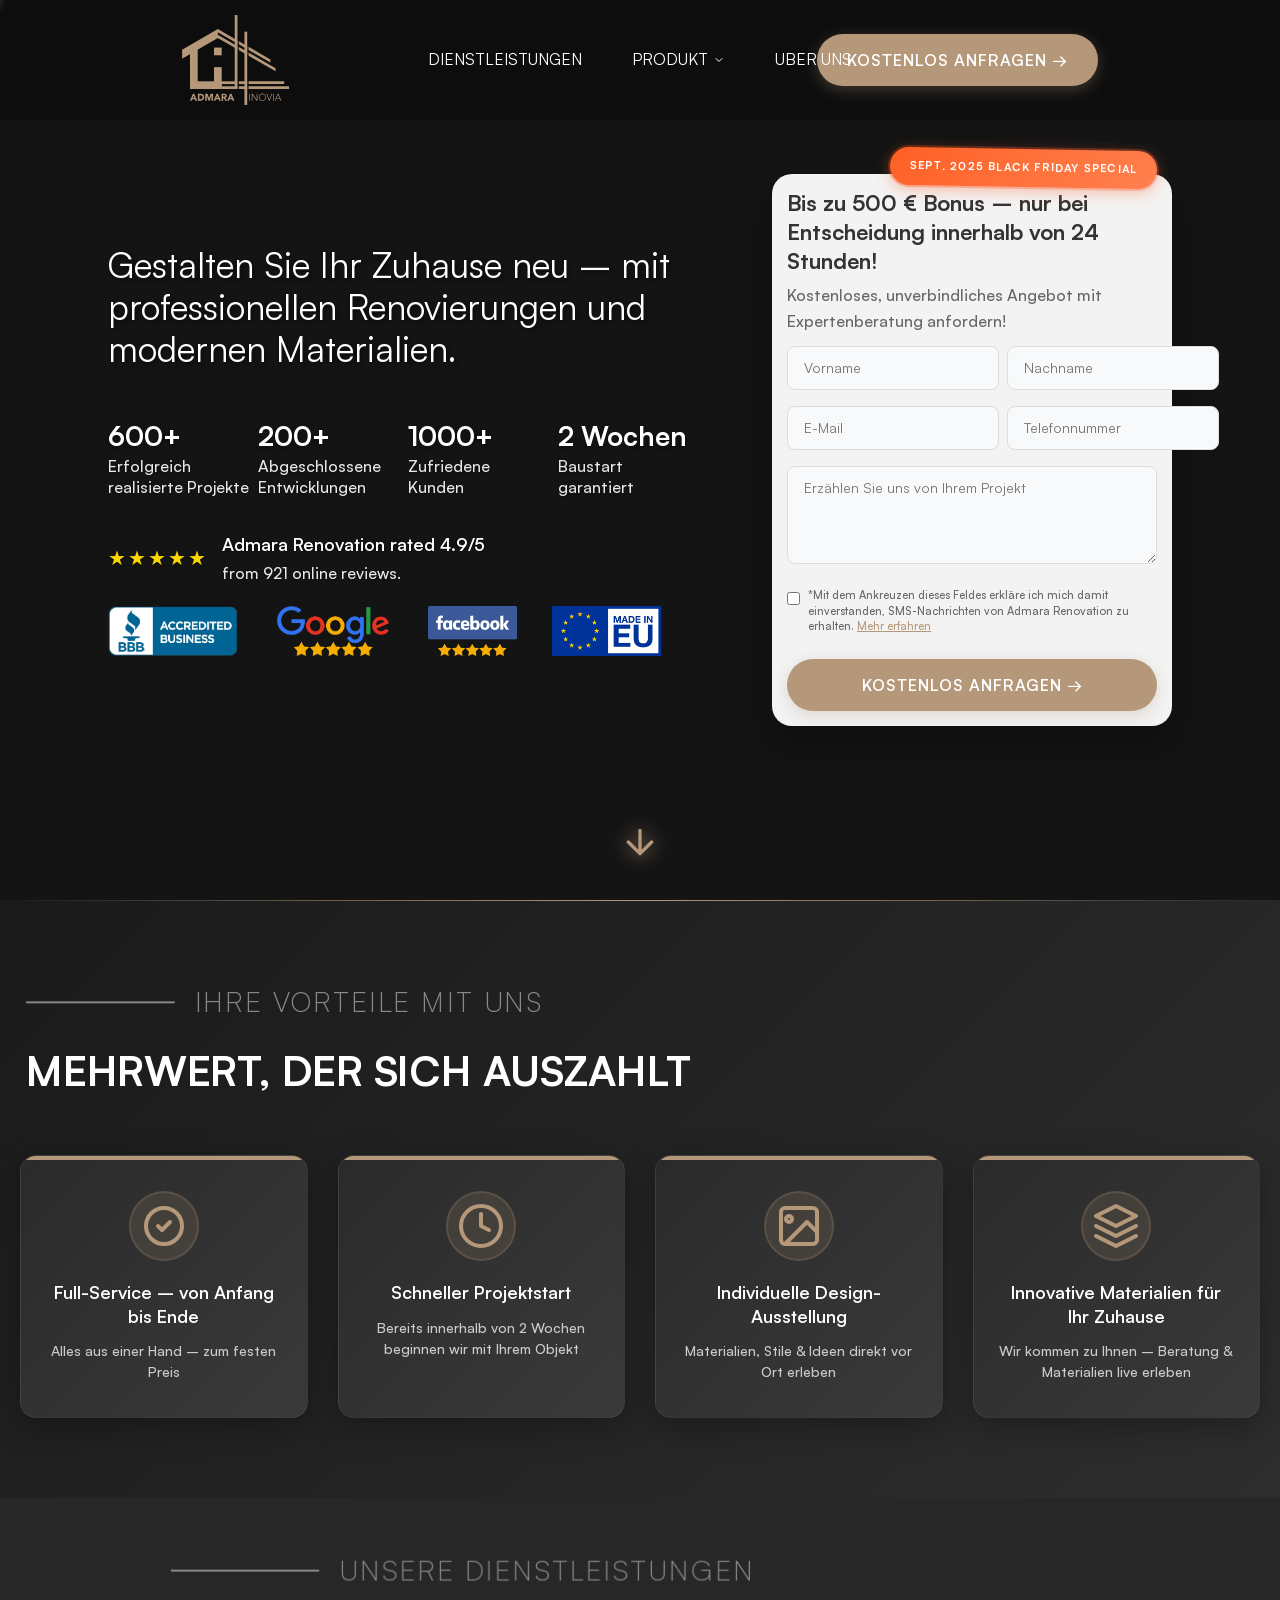
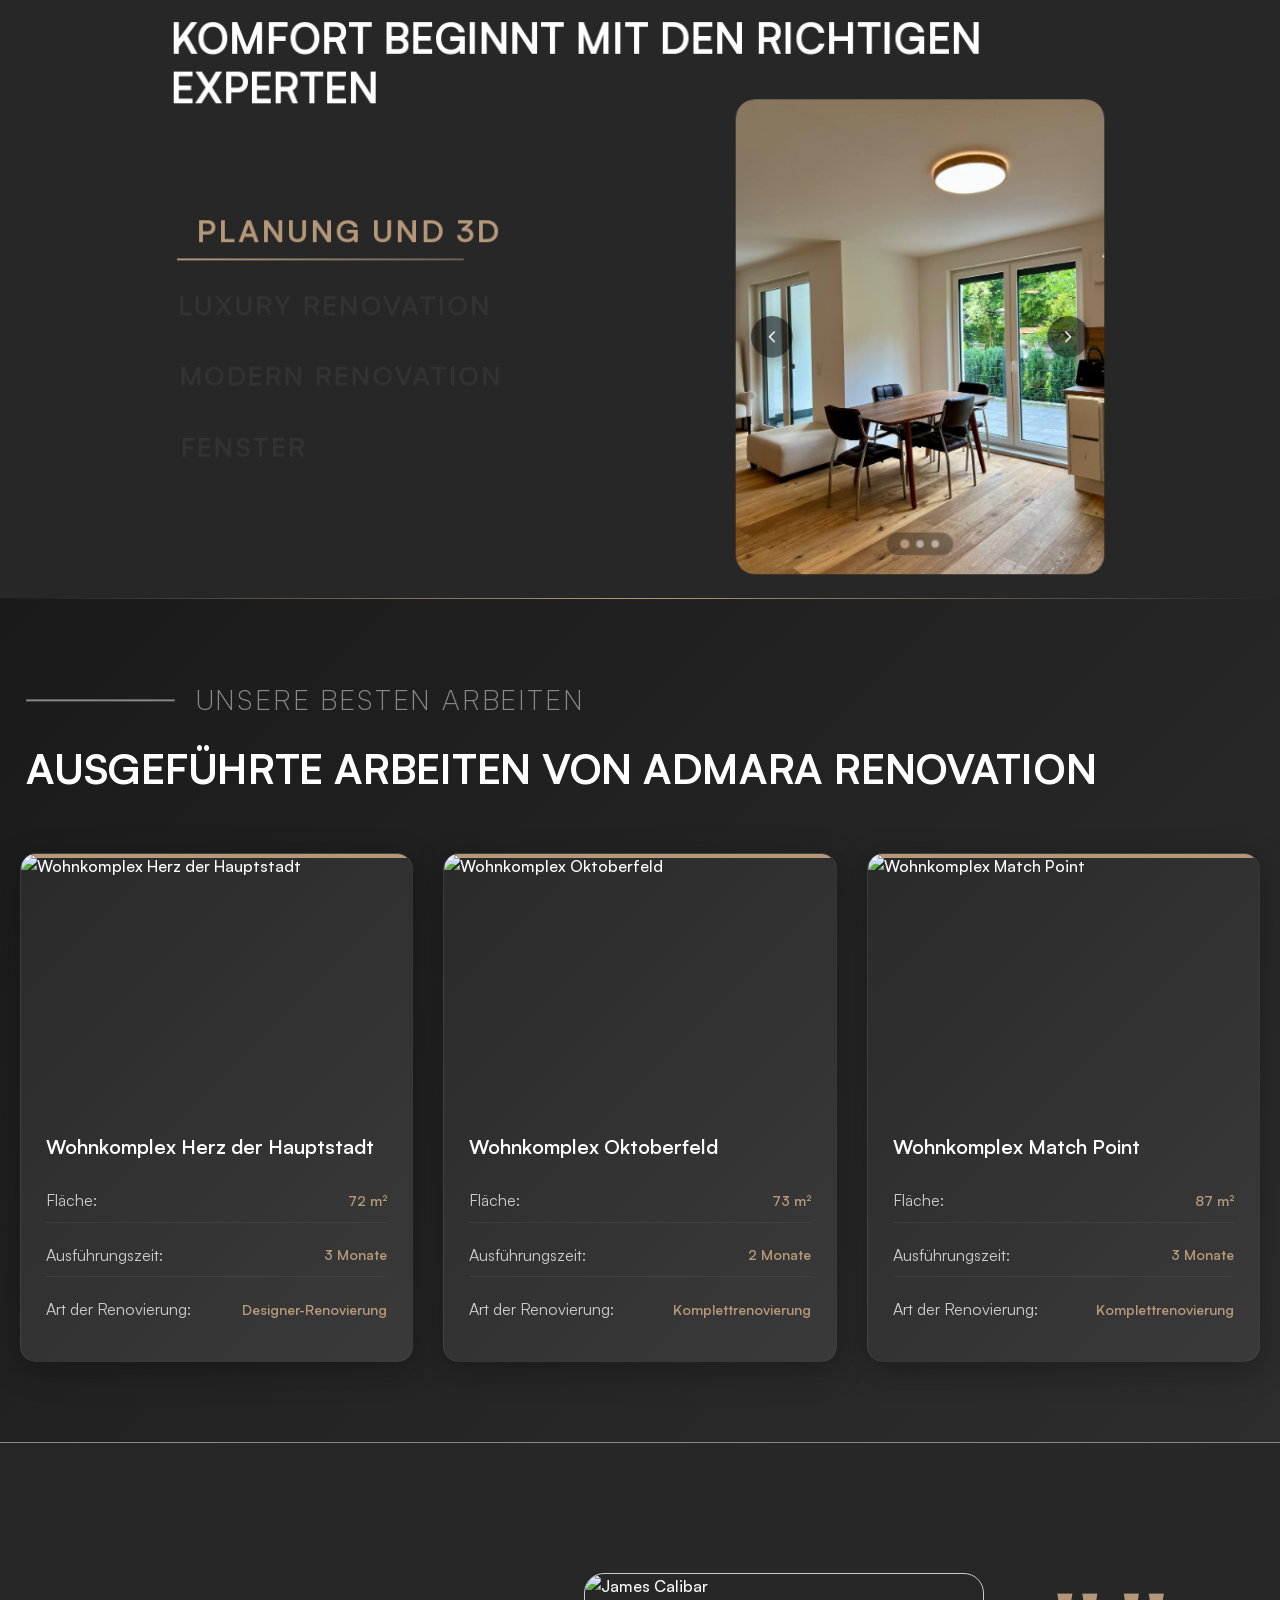
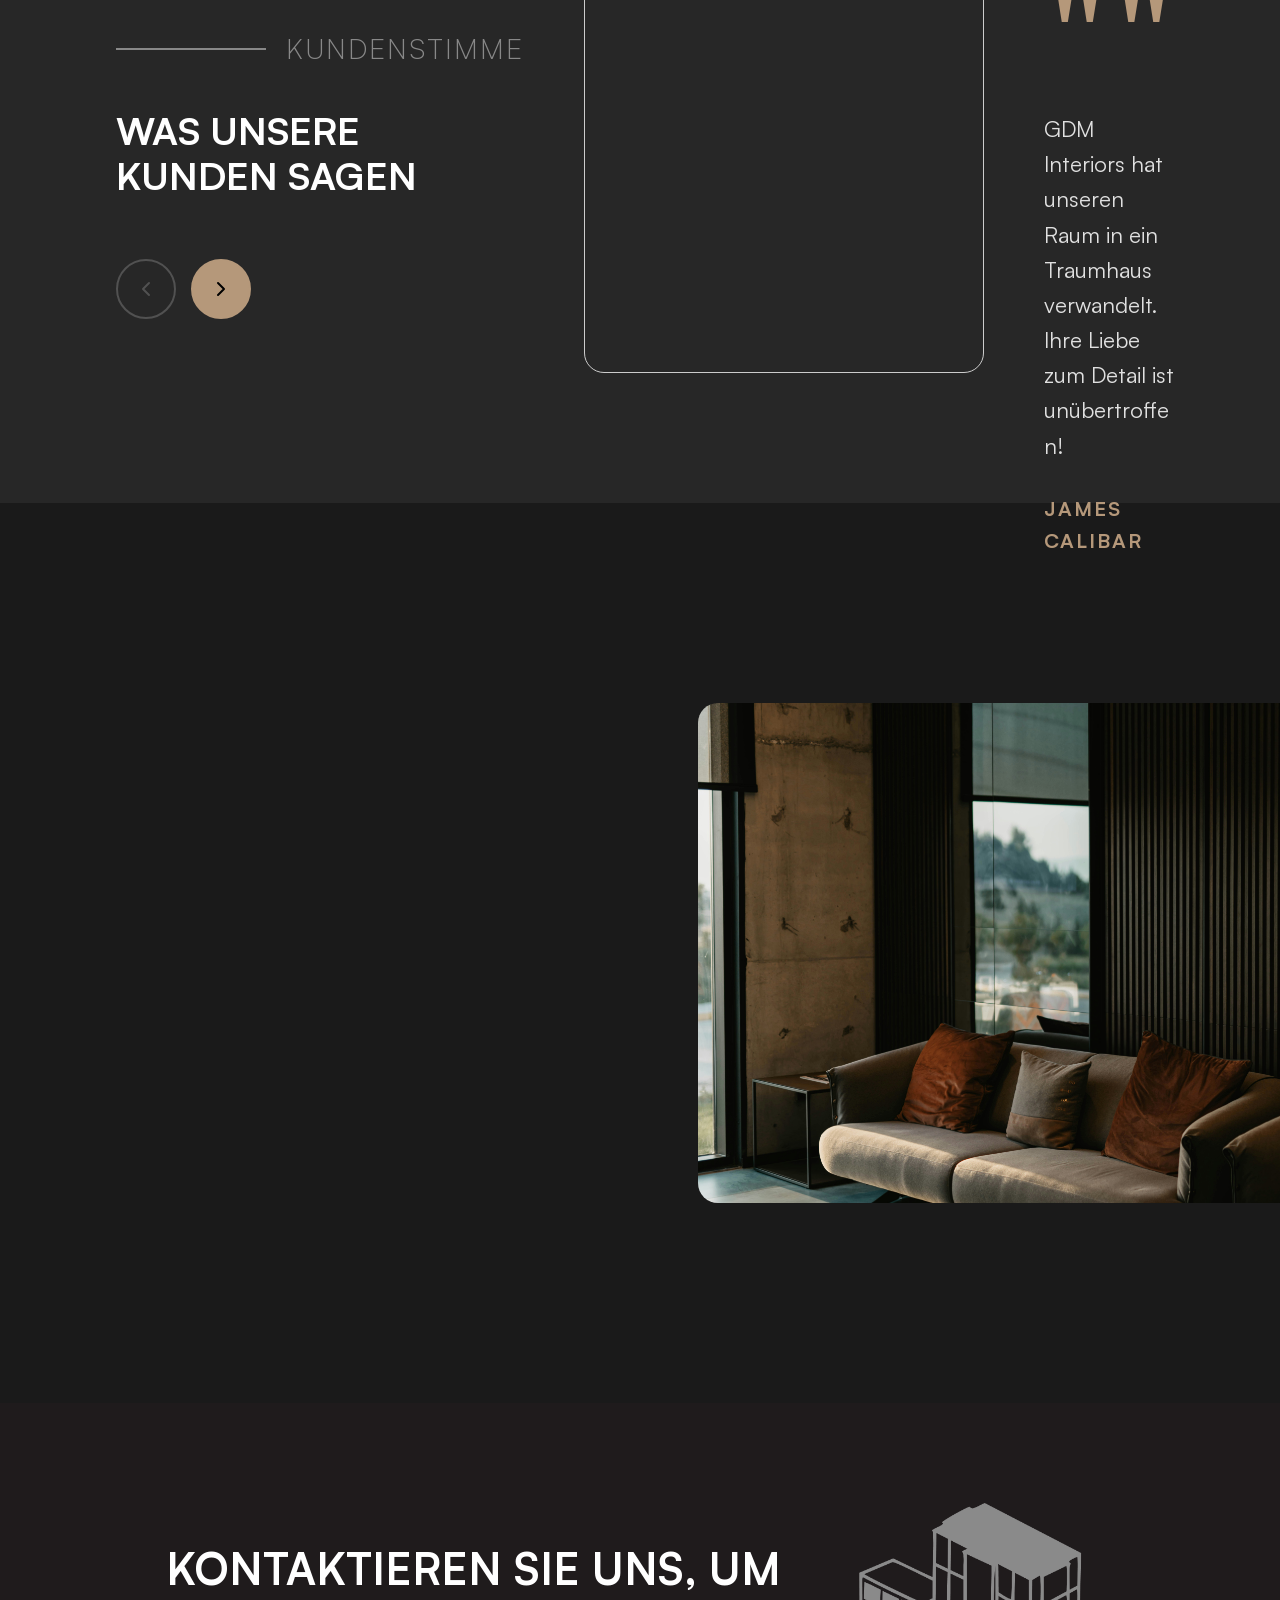
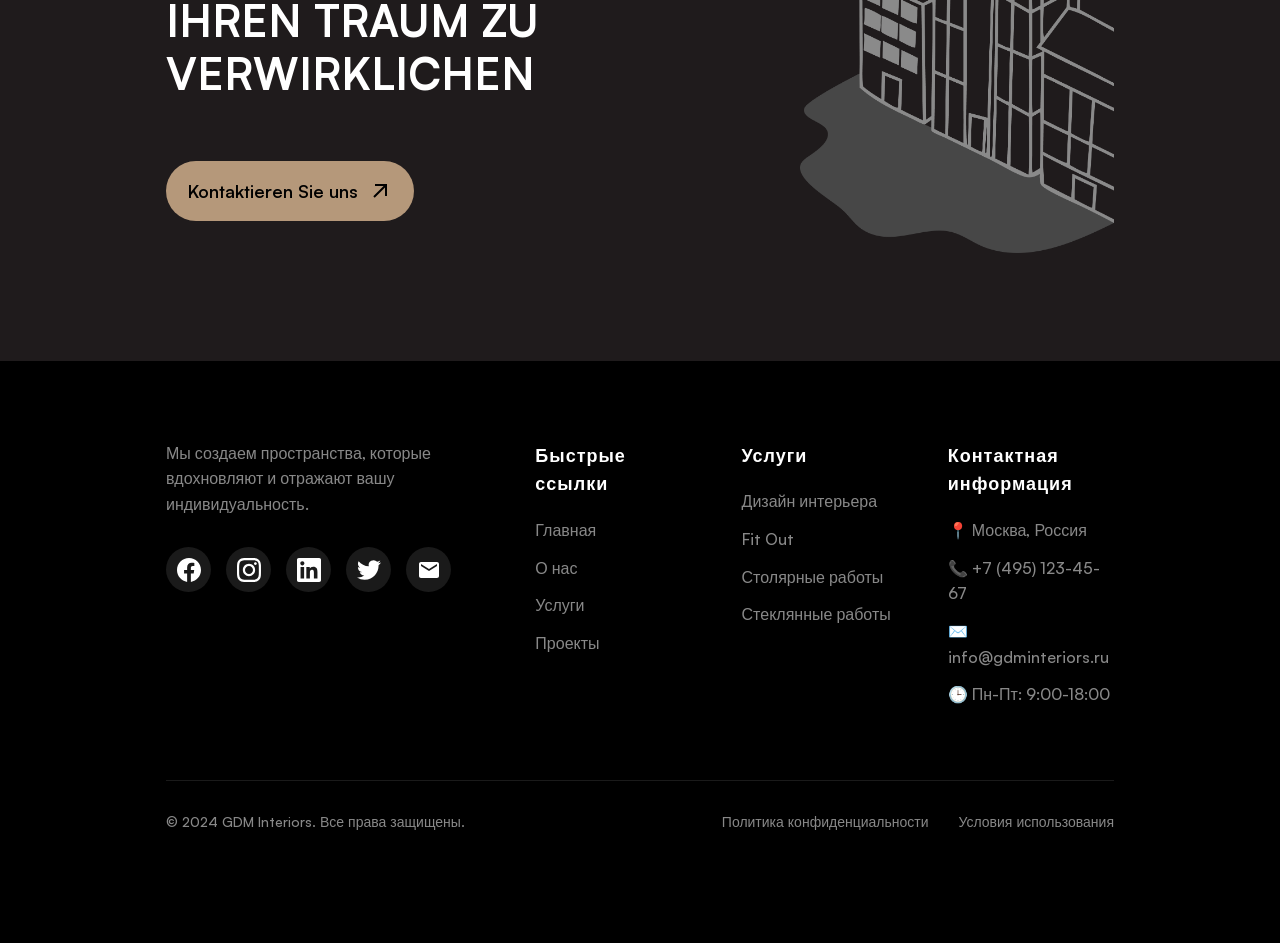
==== commit 1b87e661: "123" ====
--- a/index.html
+++ b/index.html
@@ -13,7 +13,7 @@
 		<meta http-equiv="Expires" content="0" />
 
 		<title>Admara Renovation</title>
-		<link rel="stylesheet" href="style.css?v=9.1.0" />
+		<link rel="stylesheet" href="style.css?v=9.1.1" />
 	</head>
 	<body>
 		<header class="header">
@@ -867,116 +867,100 @@
 			</div>
 		</section>
 
-		<!-- Projects Section -->
-		<section class="projects-section">
-			<div class="projects-container">
-				<div class="projects-header">
-					<span class="section-label">FUNKTIONEN WERKE</span>
-					<div class="projects-title-row">
-						<h2 class="projects-title">
-							AUSSTELLUNG AUSSERGEWÖHNLICHER INNENEINRICHTUNGSPROJEKTE
+		<!-- Portfolio Section -->
+		<section class="portfolio-section">
+			<div class="portfolio-container">
+				<div class="portfolio-header">
+					<div class="services-header">
+						<span class="services-subtitle">UNSERE BESTEN ARBEITEN</span>
+						<h2 class="services-main-title">
+							AUSGEFÜHRTE ARBEITEN VON ADMARA RENOVATION
 						</h2>
-						<a href="#" class="view-more-btn">
-							Mehr sehen
-							<svg
-								xmlns="http://www.w3.org/2000/svg"
-								width="24"
-								height="24"
-								viewBox="0 0 24 24"
-								fill="none"
-							>
-								<path
-									d="M7 7h8.586L5.293 17.293l1.414 1.414L17 8.414V17h2V5H7v2z"
-									fill="currentColor"
-								/>
-							</svg>
-						</a>
-					</div>
-				</div>
-
-				<div class="projects-grid">
-					<div class="project-card project-large">
-						<div class="project-image">
+					</div>
+				</div>
+
+				<div class="portfolio-grid">
+					<div class="portfolio-card" data-project="herz-der-hauptstadt">
+						<div class="portfolio-image">
 							<img
-								src="https://images.unsplash.com/photo-1564078516393-cf04bd966897?q=80&w=987&auto=format&fit=crop&ixlib=rb-4.1.0&ixid=M3wxMjA3fDB8MHxwaG90by1wYWdlfHx8fGVufDB8fHx8fA%3D%3D"
-								alt="Magic Planet"
-							/>
-						</div>
-						<div class="project-info always-visible">
-							<span class="project-category">F&B</span>
-							<h3 class="project-name">MAGIC PLANET</h3>
-							<p class="project-description">
-								Lorem ipsum dolor sit amet consectetur. Et interdum duis lacus
-								ultricies ut quis euismod.
-							</p>
-						</div>
-					</div>
-
-					<div class="project-card project-medium">
-						<div class="project-image">
+								src="https://images.unsplash.com/photo-1586023492125-27b2c045efd7?q=80&w=2340&auto=format&fit=crop"
+								alt="Wohnkomplex Herz der Hauptstadt"
+							/>
+						</div>
+						<div class="portfolio-info">
+							<div class="portfolio-details">
+								<h3 class="portfolio-title">Wohnkomplex Herz der Hauptstadt</h3>
+								<div class="portfolio-specs">
+									<div class="spec-item">
+										<span class="spec-label">Fläche:</span>
+										<span class="spec-value">72 m²</span>
+									</div>
+									<div class="spec-item">
+										<span class="spec-label">Ausführungszeit:</span>
+										<span class="spec-value">3 Monate</span>
+									</div>
+									<div class="spec-item">
+										<span class="spec-label">Art der Renovierung:</span>
+										<span class="spec-value">Designer-Renovierung</span>
+									</div>
+								</div>
+							</div>
+						</div>
+					</div>
+
+					<div class="portfolio-card" data-project="oktoberfeld">
+						<div class="portfolio-image">
 							<img
-								src="https://plus.unsplash.com/premium_photo-1676823547752-1d24e8597047?q=80&w=2340&auto=format&fit=crop&ixlib=rb-4.1.0&ixid=M3wxMjA3fDB8MHxwaG90by1wYWdlfHx8fGVufDB8fHx8fA%3D%3D"
-								alt="Jewelry Store"
-							/>
-						</div>
-						<div class="project-info">
-							<span class="project-category">RETAIL</span>
-							<h3 class="project-name">JEWELRY STORE</h3>
-							<p class="project-description">
-								Lorem ipsum dolor sit amet consectetur. Et interdum duis lacus
-								ultricies ut quis euismod.
-							</p>
-						</div>
-					</div>
-
-					<div class="project-card project-small">
-						<div class="project-image">
+								src="https://images.unsplash.com/photo-1560448204-e02f11c3d0e2?q=80&w=2340&auto=format&fit=crop"
+								alt="Wohnkomplex Oktoberfeld"
+							/>
+						</div>
+						<div class="portfolio-info">
+							<div class="portfolio-details">
+								<h3 class="portfolio-title">Wohnkomplex Oktoberfeld</h3>
+								<div class="portfolio-specs">
+									<div class="spec-item">
+										<span class="spec-label">Fläche:</span>
+										<span class="spec-value">73 m²</span>
+									</div>
+									<div class="spec-item">
+										<span class="spec-label">Ausführungszeit:</span>
+										<span class="spec-value">2 Monate</span>
+									</div>
+									<div class="spec-item">
+										<span class="spec-label">Art der Renovierung:</span>
+										<span class="spec-value">Komplettrenovierung</span>
+									</div>
+								</div>
+							</div>
+						</div>
+					</div>
+
+					<div class="portfolio-card" data-project="match-point">
+						<div class="portfolio-image">
 							<img
-								src="https://images.unsplash.com/photo-1502005097973-6a7082348e28?q=80&w=3648&auto=format&fit=crop&ixlib=rb-4.1.0&ixid=M3wxMjA3fDB8MHxwaG90by1wYWdlfHx8fGVufDB8fHx8fA%3D%3D"
-								alt="IL Cafe De Roma"
-							/>
-						</div>
-						<div class="project-info">
-							<span class="project-category">F&B</span>
-							<h3 class="project-name">IL Cafe De Roma</h3>
-							<p class="project-description">
-								Lorem ipsum dolor sit amet consectetur. Et interdum duis lacus
-								ultricies ut quis euismod.
-							</p>
-						</div>
-					</div>
-
-					<div class="project-card project-small">
-						<div class="project-image">
-							<img
-								src="https://plus.unsplash.com/premium_photo-1686090449194-04ac2af9f758?q=80&w=2340&auto=format&fit=crop&ixlib=rb-4.1.0&ixid=M3wxMjA3fDB8MHxwaG90by1wYWdlfHx8fGVufDB8fHx8fA%3D%3D"
-								alt="Restaurant"
-							/>
-						</div>
-						<div class="project-info">
-							<span class="project-category">F&B</span>
-							<h3 class="project-name">RESTAURANT</h3>
-							<p class="project-description">
-								Lorem ipsum dolor sit amet consectetur. Et interdum duis lacus
-								ultricies ut quis euismod.
-							</p>
-						</div>
-					</div>
-
-					<div class="project-card project-medium">
-						<div class="project-image">
-							<img
-								src="https://images.unsplash.com/photo-1622372738946-62e02505feb3?q=80&w=1432&auto=format&fit=crop&ixlib=rb-4.1.0&ixid=M3wxMjA3fDB8MHxwaG90by1wYWdlfHx8fGVufDB8fHx8fA%3D%3D"
-								alt="Residential"
-							/>
-						</div>
-						<div class="project-info">
-							<span class="project-category">RESIDENTIAL</span>
-							<h3 class="project-name">RESIDENTIAL</h3>
-							<p class="project-description">
-								Lorem ipsum dolor sit amet consectetur. Et interdum duis lacus
-								ultricies ut quis euismod.
-							</p>
+								src="https://images.unsplash.com/photo-1616594039964-ae9021a400a0?q=80&w=2340&auto=format&fit=crop"
+								alt="Wohnkomplex Match Point"
+							/>
+						</div>
+						<div class="portfolio-info">
+							<div class="portfolio-details">
+								<h3 class="portfolio-title">Wohnkomplex Match Point</h3>
+								<div class="portfolio-specs">
+									<div class="spec-item">
+										<span class="spec-label">Fläche:</span>
+										<span class="spec-value">87 m²</span>
+									</div>
+									<div class="spec-item">
+										<span class="spec-label">Ausführungszeit:</span>
+										<span class="spec-value">3 Monate</span>
+									</div>
+									<div class="spec-item">
+										<span class="spec-label">Art der Renovierung:</span>
+										<span class="spec-value">Komplettrenovierung</span>
+									</div>
+								</div>
+							</div>
 						</div>
 					</div>
 				</div>
@@ -1593,6 +1577,47 @@
 			</div>
 		</div>
 
-		<script src="script.js?v=1.0.7"></script>
+		<!-- Portfolio Modal -->
+		<div class="portfolio-modal" id="portfolioModal">
+			<div class="modal-overlay"></div>
+			<div class="modal-content">
+				<button class="modal-close" id="modalClose">
+					<svg width="24" height="24" viewBox="0 0 24 24" fill="none">
+						<path d="M18 6L6 18M6 6L18 18" stroke="currentColor" stroke-width="2" stroke-linecap="round" stroke-linejoin="round"/>
+					</svg>
+				</button>
+				
+				<div class="modal-header">
+					<h3 class="modal-title" id="modalTitle">Wohnkomplex Herz der Hauptstadt</h3>
+					<div class="modal-specs" id="modalSpecs">
+						<span class="modal-spec">72 m²</span>
+						<span class="modal-spec">3 Monate</span>
+						<span class="modal-spec">Designer-Renovierung</span>
+					</div>
+				</div>
+
+				<div class="modal-gallery">
+					<div class="gallery-main">
+						<img id="mainImage" src="" alt="" />
+						<button class="gallery-nav prev" id="prevImage">
+							<svg width="24" height="24" viewBox="0 0 24 24" fill="none">
+								<path d="M15 18L9 12L15 6" stroke="currentColor" stroke-width="2" stroke-linecap="round" stroke-linejoin="round"/>
+							</svg>
+						</button>
+						<button class="gallery-nav next" id="nextImage">
+							<svg width="24" height="24" viewBox="0 0 24 24" fill="none">
+								<path d="M9 18L15 12L9 6" stroke="currentColor" stroke-width="2" stroke-linecap="round" stroke-linejoin="round"/>
+							</svg>
+						</button>
+					</div>
+					
+					<div class="gallery-thumbnails" id="galleryThumbnails">
+						<!-- Thumbnails will be generated by JavaScript -->
+					</div>
+				</div>
+			</div>
+		</div>
+
+		<script src="script.js?v=1.1.0"></script>
 	</body>
 </html>
--- a/style.css
+++ b/style.css
@@ -422,7 +422,7 @@
 
 /* Advantages Section Styles */
 .advantages-section {
-    padding: 80px 150px;
+    padding: 80px 0;
     background: linear-gradient(135deg, #1a1a1a 0%, #2d2d2d 100%);
     position: relative;
 }
@@ -438,7 +438,7 @@
 }
 
 .advantages-container {
-
+    max-width: 1650px;
     margin: 0 auto;
     padding: 0 20px;
 }
@@ -4036,6 +4036,270 @@
 
 
 
+/* Portfolio Modal Styles */
+.portfolio-modal {
+    position: fixed;
+    top: 0;
+    left: 0;
+    width: 100%;
+    height: 100%;
+    z-index: 9999;
+    display: none;
+    opacity: 0;
+    transition: opacity 0.3s ease;
+}
+
+.portfolio-modal.active {
+    display: flex;
+    opacity: 1;
+}
+
+.modal-overlay {
+    position: absolute;
+    top: 0;
+    left: 0;
+    width: 100%;
+    height: 100%;
+    background: rgba(0, 0, 0, 0.9);
+    backdrop-filter: blur(10px);
+}
+
+.modal-content {
+    position: relative;
+    width: 90%;
+    max-width: 1200px;
+    height: 90%;
+    margin: auto;
+    background: linear-gradient(135deg, #2a2a2a 0%, #3a3a3a 100%);
+    border-radius: 20px;
+    padding: 30px;
+    display: flex;
+    flex-direction: column;
+    border: 1px solid rgba(181, 152, 122, 0.2);
+    box-shadow: 0 20px 60px rgba(0, 0, 0, 0.5);
+}
+
+.modal-close {
+    position: absolute;
+    top: 20px;
+    right: 20px;
+    width: 40px;
+    height: 40px;
+    background: rgba(181, 152, 122, 0.1);
+    border: 1px solid rgba(181, 152, 122, 0.3);
+    border-radius: 50%;
+    display: flex;
+    align-items: center;
+    justify-content: center;
+    cursor: pointer;
+    transition: all 0.3s ease;
+    color: #ffffff;
+    z-index: 10;
+}
+
+.modal-close:hover {
+    background: rgba(181, 152, 122, 0.2);
+    transform: scale(1.1);
+}
+
+.modal-header {
+    margin-bottom: 30px;
+    padding-right: 60px;
+}
+
+.modal-title {
+    font-size: 28px;
+    font-weight: 700;
+    color: #ffffff;
+    margin: 0 0 15px 0;
+    line-height: 1.2;
+}
+
+.modal-specs {
+    display: flex;
+    gap: 20px;
+    flex-wrap: wrap;
+}
+
+.modal-spec {
+    padding: 8px 16px;
+    background: rgba(181, 152, 122, 0.1);
+    border: 1px solid rgba(181, 152, 122, 0.3);
+    border-radius: 20px;
+    font-size: 14px;
+    color: #B5987A;
+    font-weight: 500;
+}
+
+.modal-gallery {
+    flex: 1;
+    display: flex;
+    flex-direction: column;
+    gap: 20px;
+    min-height: 0;
+}
+
+.gallery-main {
+    position: relative;
+    flex: 1;
+    border-radius: 16px;
+    overflow: hidden;
+    background: #1a1a1a;
+    display: flex;
+    align-items: center;
+    justify-content: center;
+}
+
+.gallery-main img {
+    width: 100%;
+    height: 100%;
+    object-fit: cover;
+    transition: transform 0.3s ease;
+}
+
+.gallery-nav {
+    position: absolute;
+    top: 50%;
+    transform: translateY(-50%);
+    width: 50px;
+    height: 50px;
+    background: rgba(0, 0, 0, 0.7);
+    border: 1px solid rgba(181, 152, 122, 0.3);
+    border-radius: 50%;
+    display: flex;
+    align-items: center;
+    justify-content: center;
+    cursor: pointer;
+    transition: all 0.3s ease;
+    color: #ffffff;
+    z-index: 5;
+}
+
+.gallery-nav:hover {
+    background: rgba(181, 152, 122, 0.8);
+    transform: translateY(-50%) scale(1.1);
+}
+
+.gallery-nav.prev {
+    left: 20px;
+}
+
+.gallery-nav.next {
+    right: 20px;
+}
+
+.gallery-thumbnails {
+    display: flex;
+    gap: 10px;
+    overflow-x: auto;
+    padding: 10px 0;
+    scrollbar-width: thin;
+    scrollbar-color: #B5987A transparent;
+}
+
+.gallery-thumbnails::-webkit-scrollbar {
+    height: 6px;
+}
+
+.gallery-thumbnails::-webkit-scrollbar-track {
+    background: rgba(181, 152, 122, 0.1);
+    border-radius: 3px;
+}
+
+.gallery-thumbnails::-webkit-scrollbar-thumb {
+    background: #B5987A;
+    border-radius: 3px;
+}
+
+.thumbnail {
+    flex-shrink: 0;
+    width: 80px;
+    height: 60px;
+    border-radius: 8px;
+    overflow: hidden;
+    cursor: pointer;
+    border: 2px solid transparent;
+    transition: all 0.3s ease;
+    opacity: 0.7;
+}
+
+.thumbnail:hover,
+.thumbnail.active {
+    border-color: #B5987A;
+    opacity: 1;
+    transform: scale(1.05);
+}
+
+.thumbnail img {
+    width: 100%;
+    height: 100%;
+    object-fit: cover;
+}
+
+/* Mobile Responsive */
+@media (max-width: 768px) {
+    .modal-content {
+        width: 95%;
+        height: 95%;
+        padding: 20px;
+    }
+    
+    .modal-title {
+        font-size: 22px;
+    }
+    
+    .modal-specs {
+        gap: 10px;
+    }
+    
+    .modal-spec {
+        font-size: 12px;
+        padding: 6px 12px;
+    }
+    
+    .gallery-nav {
+        width: 40px;
+        height: 40px;
+    }
+    
+    .gallery-nav.prev {
+        left: 10px;
+    }
+    
+    .gallery-nav.next {
+        right: 10px;
+    }
+    
+    .thumbnail {
+        width: 60px;
+        height: 45px;
+    }
+}
+
+@media (max-width: 480px) {
+    .modal-content {
+        padding: 15px;
+    }
+    
+    .modal-header {
+        margin-bottom: 20px;
+        padding-right: 50px;
+    }
+    
+    .modal-title {
+        font-size: 18px;
+    }
+    
+    .gallery-thumbnails {
+        gap: 8px;
+    }
+    
+    .thumbnail {
+        width: 50px;
+        height: 38px;
+    }
+}
+
 /* Улучшенная плавная прокрутка */
 @media (prefers-reduced-motion: no-preference) {
     html {
@@ -4179,467 +4443,185 @@
 
 
 
-/* Projects Section Animation Enhancements */
-.projects-section {
-    padding: 60px 150px;
-    background: #272727;
-    color: #fff;
-    /* Убираем начальную невидимость */
-    opacity: 1;
-    transform: translateY(0);
-    transition: all 1s ease-out;
-}
-
-/* Добавляем класс для анимации появления */
-.projects-section.animate-in {
-    opacity: 0;
-    transform: translateY(50px);
-}
-
-.projects-section.animate-in.visible {
-    opacity: 1;
-    transform: translateY(0);
-}
-
-.projects-container {
+/* Portfolio Section Styles */
+.portfolio-section {
+    padding: 80px 0;
+    background: linear-gradient(135deg, #1a1a1a 0%, #2d2d2d 100%);
+    position: relative;
+}
+
+.portfolio-section::before {
+    content: '';
+    position: absolute;
+    top: 0;
+    left: 0;
+    right: 0;
+    height: 1px;
+    background: linear-gradient(90deg, transparent 0%, #B5987A 50%, transparent 100%);
+}
+
+.portfolio-container {
     max-width: 1650px;
     margin: 0 auto;
-    padding: 0 1rem;
-}
-
-.projects-header {
+    padding: 0 20px;
+}
+
+.portfolio-header {
     margin-bottom: 60px;
-    /* Убираем начальную невидимость заголовка */
-    opacity: 1;
-    transform: translateY(0);
-    transition: all 0.8s ease-out;
-    transition-delay: 0.2s;
-}
-
-.projects-header.animate-in {
-    opacity: 0;
-    transform: translateY(30px);
-}
-
-.projects-header.animate-in.visible {
-    opacity: 1;
-    transform: translateY(0);
-}
-
-.projects-title-row {
-    display: flex;
-    justify-content: space-between;
-    align-items: center;
-    margin-top: 20px;
-}
-
-.projects-title {
-    font-size: 42px;
-    font-weight: 700;
-    line-height: 1.2;
-    color: #fff;
-    /* Убираем начальную невидимость */
-    opacity: 1;
-    overflow: visible;
-    white-space: normal;
-}
-
-.projects-title.animate-in {
-    opacity: 0;
+}
+
+.portfolio-grid {
+    display: grid;
+    grid-template-columns: repeat(auto-fit, minmax(350px, 1fr));
+    gap: 30px;
+    margin-top: 40px;
+}
+
+.portfolio-card {
+    background: linear-gradient(135deg, #2a2a2a 0%, #3a3a3a 100%);
+    border-radius: 16px;
     overflow: hidden;
-    white-space: nowrap;
-    animation: typewriter 2s steps(40) forwards;
-    animation-delay: 0.5s;
-}
-
-.projects-title.animate-in.visible {
-    opacity: 1;
-    white-space: normal;
-    animation: slideInFromLeft 1s ease-out forwards;
-}
-
-@keyframes typewriter {
-    from {
-        width: 0;
-        opacity: 1;
-    }
-    to {
-        width: 100%;
-        opacity: 1;
-    }
-}
-
-@keyframes slideInFromLeft {
-    from {
-        opacity: 0;
-        transform: translateX(-50px);
-    }
-    to {
-        opacity: 1;
-        transform: translateX(0);
-    }
-}
-
-.view-more-btn {
-    display: flex;
-    align-items: center;
-    gap: 8px;
-    color: #fff;
-    text-decoration: none;
-    font-size: 16px;
-    font-weight: 500;
-    transition: all 0.4s cubic-bezier(0.25, 0.46, 0.45, 0.94);
-    padding: 16px 26px;
-    border: 1px solid rgba(255, 255, 255, 0.2);
-    border-radius: 50px;
-    background: rgba(255, 255, 255, 0.05);
-    white-space: nowrap;
-    /* Убираем начальную невидимость кнопки */
-    opacity: 1;
-    transform: translateY(0) scale(1);
-}
-
-.view-more-btn.animate-in {
-    opacity: 0;
-    transform: translateY(20px) scale(0.9);
-}
-
-.view-more-btn.animate-in.visible {
-    opacity: 1;
-    transform: translateY(0) scale(1);
-}
-
-.view-more-btn:hover {
-    background: rgb(255, 255, 255);
-    transform: translateY(-3px) scale(1.05);
-    color: #000;
-    fill: #000;
-    box-shadow: 0 10px 30px rgba(255, 255, 255, 0.3);
-}
-
-.projects-grid {
-    display: grid;
-    grid-template-columns: 300px 1fr 300px;
-    grid-template-rows: 280px 280px;
-    gap: 20px;
-    height: 580px;
-    /* Убираем начальную невидимость сетки */
-    opacity: 1;
-    transform: translateY(0);
-    transition: all 1s ease-out;
-    transition-delay: 0.4s;
-}
-
-.projects-grid.animate-in {
-    opacity: 0;
-    transform: translateY(40px);
-}
-
-.projects-grid.animate-in.visible {
-    opacity: 1;
-    transform: translateY(0);
-}
-
-.project-card { 
+    box-shadow: 0 8px 32px rgba(0, 0, 0, 0.3);
+    transition: all 0.3s ease;
+    border: 1px solid rgba(181, 152, 122, 0.1);
     position: relative;
-    border-radius: 20px;
-    overflow: hidden;
-    cursor: pointer;
-    transition: all 0.5s cubic-bezier(0.25, 0.46, 0.45, 0.94);
-    display: flex;
-    flex-direction: column;
-    /* Убираем автоматическую анимацию */
-    opacity: 1;
-    transform: translateY(0) scale(1);
-}
-
-/* Добавляем класс для анимации при скролле */
-.project-card.animate-on-scroll {
-    opacity: 0;
-    transform: translateY(60px) scale(0.8);
-    animation: none;
-}
-
-.project-card.animate-on-scroll.visible {
-    animation: projectCardAppear 0.8s ease-out forwards;
-}
-
-.project-card:hover {
-    transform: translateY(-8px) scale(1.02);
-    box-shadow: 0 25px 50px rgba(0, 0, 0, 0.4);
-}
-
-/* Задержки для каждой карточки при анимации */
-.project-card.animate-on-scroll:nth-child(1).visible {
-    animation-delay: 0.1s;
-}
-
-.project-card.animate-on-scroll:nth-child(2).visible {
-    animation-delay: 0.3s;
-}
-
-.project-card.animate-on-scroll:nth-child(3).visible {
-    animation-delay: 0.5s;
-}
-
-.project-card.animate-on-scroll:nth-child(4).visible {
-    animation-delay: 0.7s;
-}
-
-.project-card.animate-on-scroll:nth-child(5).visible {
-    animation-delay: 0.9s;
-}
-
-/* Позиционирование карточек в сетке */
-.project-card:nth-child(1) {
-    grid-column: 1;
-    grid-row: 1;
-}
-
-.project-card:nth-child(2) {
-    grid-column: 2;
-    grid-row: 1 / 3;
-}
-
-.project-card:nth-child(3) {
-    grid-column: 3;
-    grid-row: 1;
-}
-
-.project-card:nth-child(4) {
-    grid-column: 1;
-    grid-row: 2;
-}
-
-.project-card:nth-child(5) {
-    grid-column: 3;
-    grid-row: 2;
-}
-
-@keyframes projectCardAppear {
-    0% {
-        opacity: 0;
-        transform: translateY(60px) scale(0.8) rotateX(15deg);
-    }
-    50% {
-        opacity: 0.7;
-        transform: translateY(20px) scale(0.95) rotateX(5deg);
-    }
-    100% {
-        opacity: 1;
-        transform: translateY(0) scale(1) rotateX(0deg);
-    }
-}
-
-.project-image {
-    position: relative;
-    width: 100%;
-    flex: 1;
-    overflow: hidden;
-}
-
-.project-image::after {
+}
+
+.portfolio-card::before {
     content: '';
     position: absolute;
-    bottom: 0;
+    top: 0;
     left: 0;
     right: 0;
-    height: 90%;
-    background: linear-gradient(0deg, rgba(0, 0, 0, 1) 0%, transparent 100%);
-    pointer-events: none;
-    z-index: 1;
-    transition: opacity 0.3s ease;
-}
-
-.project-card:hover .project-image::after {
-    opacity: 0.7;
-}
-
-.project-image img {
+    height: 4px;
+    background: linear-gradient(90deg, #B5987A, #B5987A);
+    transition: transform 0.3s ease;
+}
+
+.portfolio-card:hover {
+    transform: translateY(-8px);
+    box-shadow: 0 20px 40px rgba(0, 0, 0, 0.4);
+    border-color: rgba(181, 152, 122, 0.3);
+}
+
+.portfolio-image {
+    width: 100%;
+    height: 250px;
+    overflow: hidden;
+    position: relative;
+}
+
+.portfolio-image img {
     width: 100%;
     height: 100%;
     object-fit: cover;
-    transition: transform 0.6s cubic-bezier(0.25, 0.46, 0.45, 0.94);
-}
-
-.project-card:hover .project-image img {
-    transform: scale(1.1) rotate(1deg);
-}
-
-.project-info {
-    position: absolute;
-    bottom: 20px;
-    left: 20px;
-    right: 20px;
-    padding: 20px;
-    background: transparent;
-    border-radius: 8px;
-    color: #fff;
-    z-index: 2;
-    opacity: 1;
-    transform: translateY(0);
-    transition: all 0.6s ease;
-}
-
-.project-card:hover .project-info {
-    opacity: 1;
-    transform: translateY(-5px);
-}
-
-/* Анимация для всегда видимой информации */
-.project-info.always-visible {
-    opacity: 1;
-    transform: translateY(0);
-    animation: fadeInUp 0.8s ease forwards;
-    animation-delay: 1.6s;
-}
-
-@keyframes fadeInUp {
-    from {
-        opacity: 0;
-        transform: translateY(30px);
-    }
-    to {
-        opacity: 1;
-        transform: translateY(0);
-    }
-}
-
-.project-category {
-    font-size: 12px;
-    color: #888;
-    font-weight: 500;
-    letter-spacing: 1px;
-    margin-bottom: 8px;
-    text-transform: uppercase;
-    opacity: 0;
-    transform: translateX(-20px);
-    animation: slideInLeft 0.6s ease forwards;
-    animation-delay: 0.2s;
-}
-
-.project-name {
-    font-size: 18px;
-    font-weight: 700;
-    color: #fff;
-    margin-bottom: 8px;
-    line-height: 1.2;
-    opacity: 0;
-    transform: translateX(-30px);
-    animation: slideInLeft 0.8s ease forwards;
-    animation-delay: 0.4s;
-}
-
-.project-description {
+    transition: transform 0.3s ease;
+}
+
+.portfolio-card:hover .portfolio-image img {
+    transform: scale(1.05);
+}
+
+.portfolio-info {
+    padding: 30px 25px;
+}
+
+.portfolio-title {
+    font-size: 20px;
+    font-weight: 600;
+    color: #ffffff;
+    margin: 0 0 20px 0;
+    line-height: 1.3;
+}
+
+.portfolio-specs {
+    display: flex;
+    flex-direction: column;
+    gap: 12px;
+}
+
+.spec-item {
+    display: flex;
+    justify-content: space-between;
+    align-items: center;
+    padding: 8px 0;
+    border-bottom: 1px solid rgba(181, 152, 122, 0.1);
+}
+
+.spec-item:last-child {
+    border-bottom: none;
+}
+
+.spec-label {
+    font-size: 16px;
+    color: #cccccc;
+    font-weight: 400;
+}
+
+.spec-value {
     font-size: 14px;
-    color: #ccc;
-    line-height: 1.4;
-    display: -webkit-box;
-    -webkit-line-clamp: 2;
-    -webkit-box-orient: vertical;
-    overflow: hidden;
-    opacity: 0;
-    transform: translateX(-20px);
-    animation: slideInLeft 0.8s ease forwards;
-    animation-delay: 0.6s;
-}
-
-@keyframes slideInLeft {
-    from {
-        opacity: 0;
-        transform: translateX(-30px);
-    }
-    to {
-        opacity: 1;
-        transform: translateX(0);
-    }
-}
-
-/* Улучшенная анимация при наведении */
-.project-card:hover .project-category {
-    color: #fff;
-    transform: translateX(5px);
-}
-
-.project-card:hover .project-name {
-    color: #fff;
-    transform: translateX(5px) scale(1.05);
-}
-
-.project-card:hover .project-description {
-    color: #fff;
-    transform: translateX(5px);
-}
-
-/* Responsive */
-@media (max-width: 1200px) {
-    .projects-grid {
-        grid-template-columns: 280px 1fr 280px;
-        gap: 15px;
-    }
-}
-
+    color: #B5987A;
+    font-weight: 600;
+}
+
+/* Mobile Responsive */
 @media (max-width: 768px) {
-    .projects-section {
-        padding: 80px 0;
-    }
-    
-    .projects-container {
-        padding: 0 15px;
-    }
-    
-    .projects-title-row {
-        flex-direction: column;
-        align-items: flex-start;
+    .portfolio-section {
+        padding: 60px 0;
+    }
+    
+    .portfolio-container {
+        padding: 0 16px;
+    }
+    
+    .portfolio-header {
+        margin-bottom: 40px;
+    }
+    
+    .portfolio-grid {
+        grid-template-columns: 1fr;
+        gap: 24px;
+        margin-top: 30px;
+    }
+    
+    .portfolio-image {
+        height: 200px;
+    }
+    
+    .portfolio-info {
+        padding: 24px 20px;
+    }
+    
+    .portfolio-title {
+        font-size: 18px;
+        margin-bottom: 16px;
+    }
+    
+    .spec-item {
+        padding: 6px 0;
+    }
+    
+    .spec-label,
+    .spec-value {
+        font-size: 13px;
+    }
+}
+
+@media (max-width: 480px) {
+    .portfolio-grid {
         gap: 20px;
     }
     
-    .projects-title {
-        font-size: 32px;
-    }
-    
-    .projects-grid {
-        grid-template-columns: 1fr;
-        grid-template-rows: repeat(5, 300px);
-        height: auto;
-        gap: 15px;
-    }
-    
-    .project-card:nth-child(1),
-    .project-card:nth-child(2),
-    .project-card:nth-child(3),
-    .project-card:nth-child(4),
-    .project-card:nth-child(5) {
-        grid-column: 1;
-        grid-row: auto;
-    }
-    
-    .project-info {
-        min-height: 100px;
-        padding: 15px;
-    }
-    
-    .project-name {
+    .portfolio-image {
+        height: 180px;
+    }
+    
+    .portfolio-info {
+        padding: 20px 16px;
+    }
+    
+    .portfolio-title {
         font-size: 16px;
-    }
-    
-    .project-description {
-        font-size: 13px;
-    }
-}
-
-@media (max-width: 480px) {
-    .projects-title {
-        font-size: 20px;
-    }
-    
-    .view-more-btn {
-        font-size: 14px;
-        padding: 10px 20px;
-    }
-    
-    .projects-grid {
-        grid-template-rows: repeat(5, 280px);
     }
 }
 
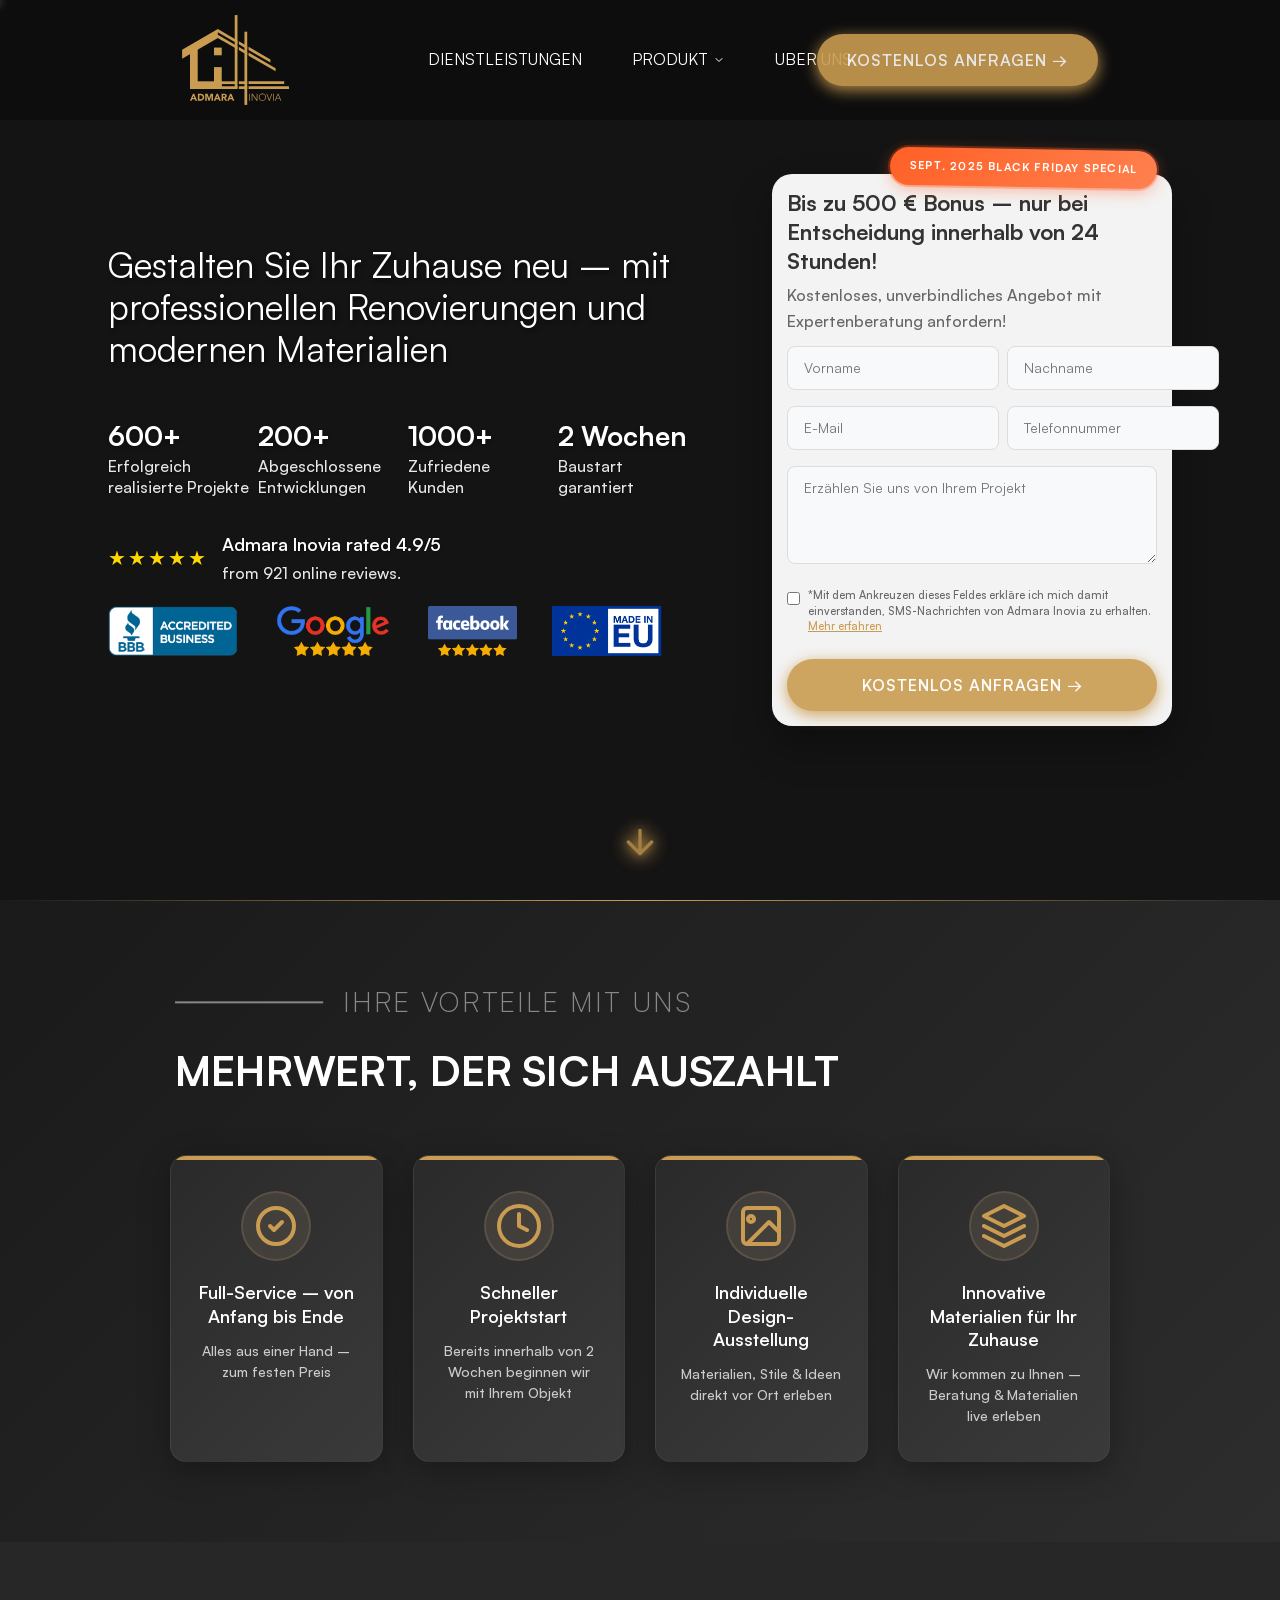
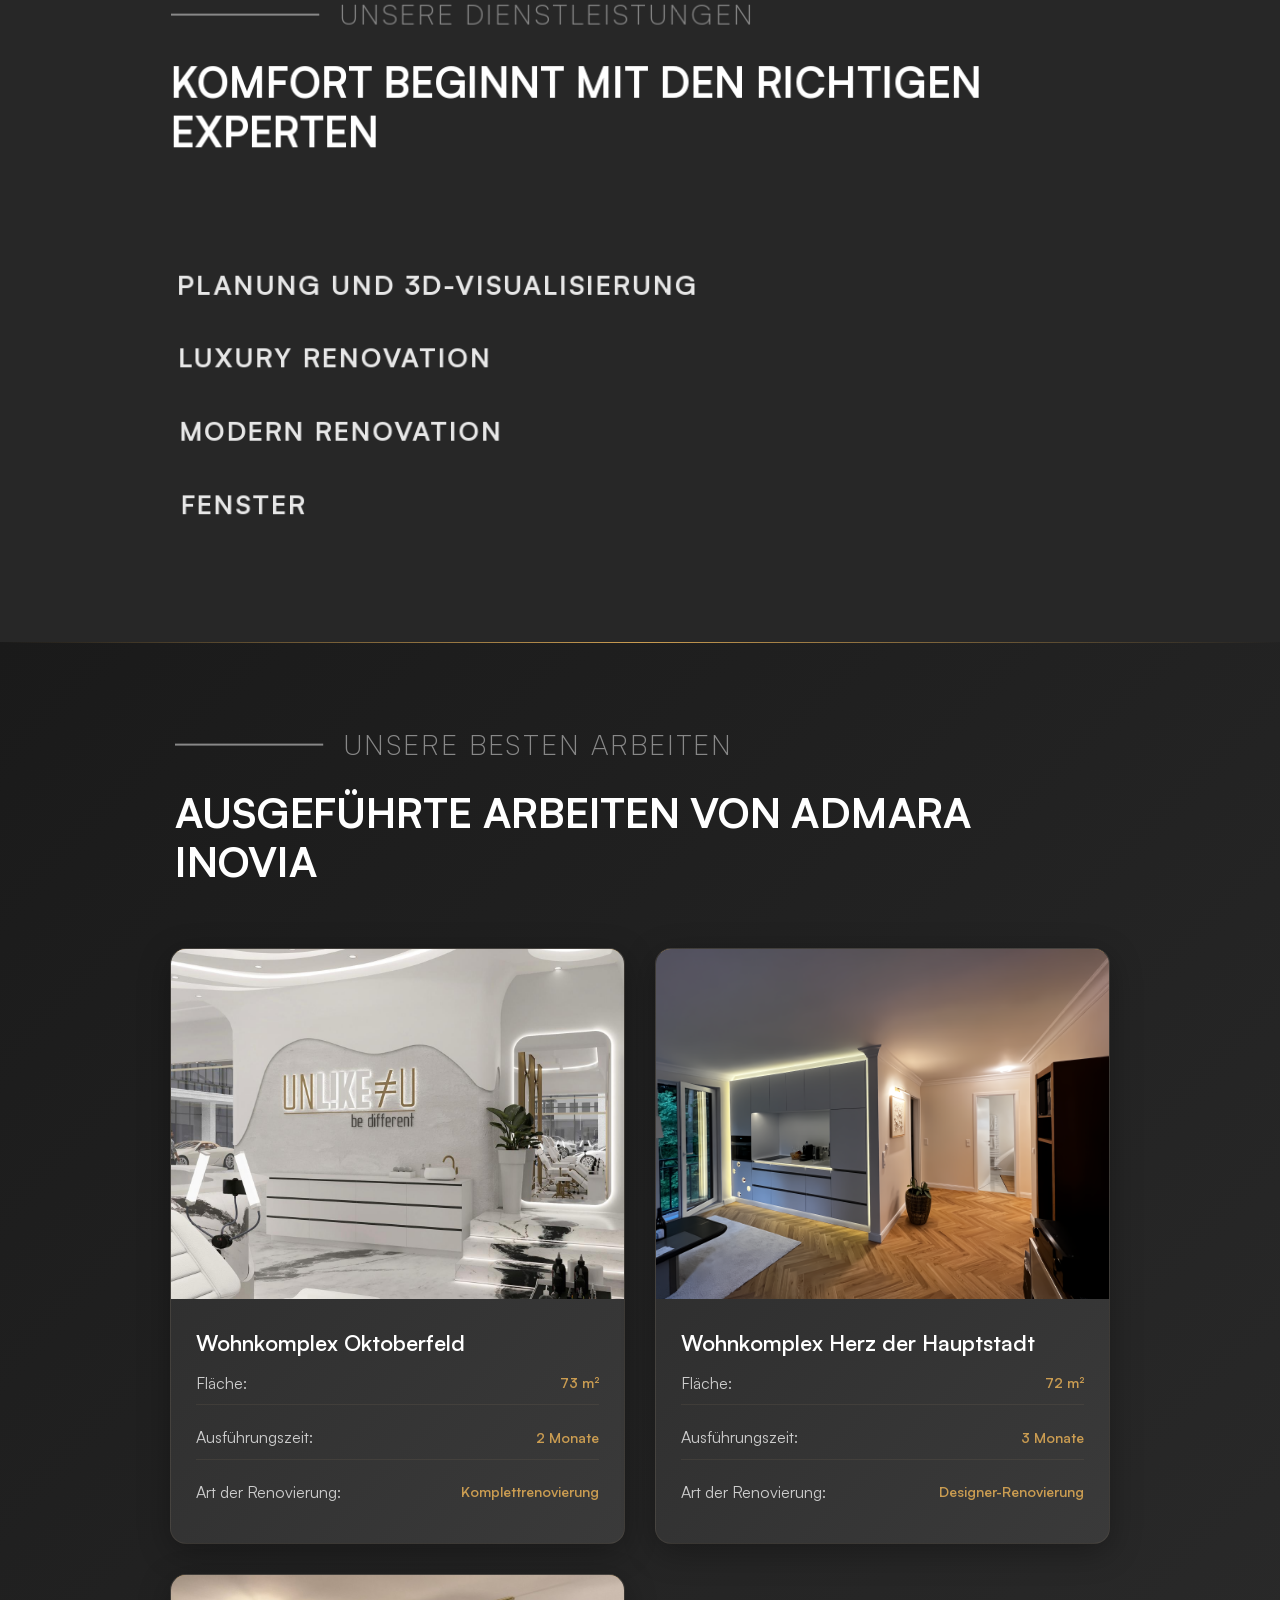
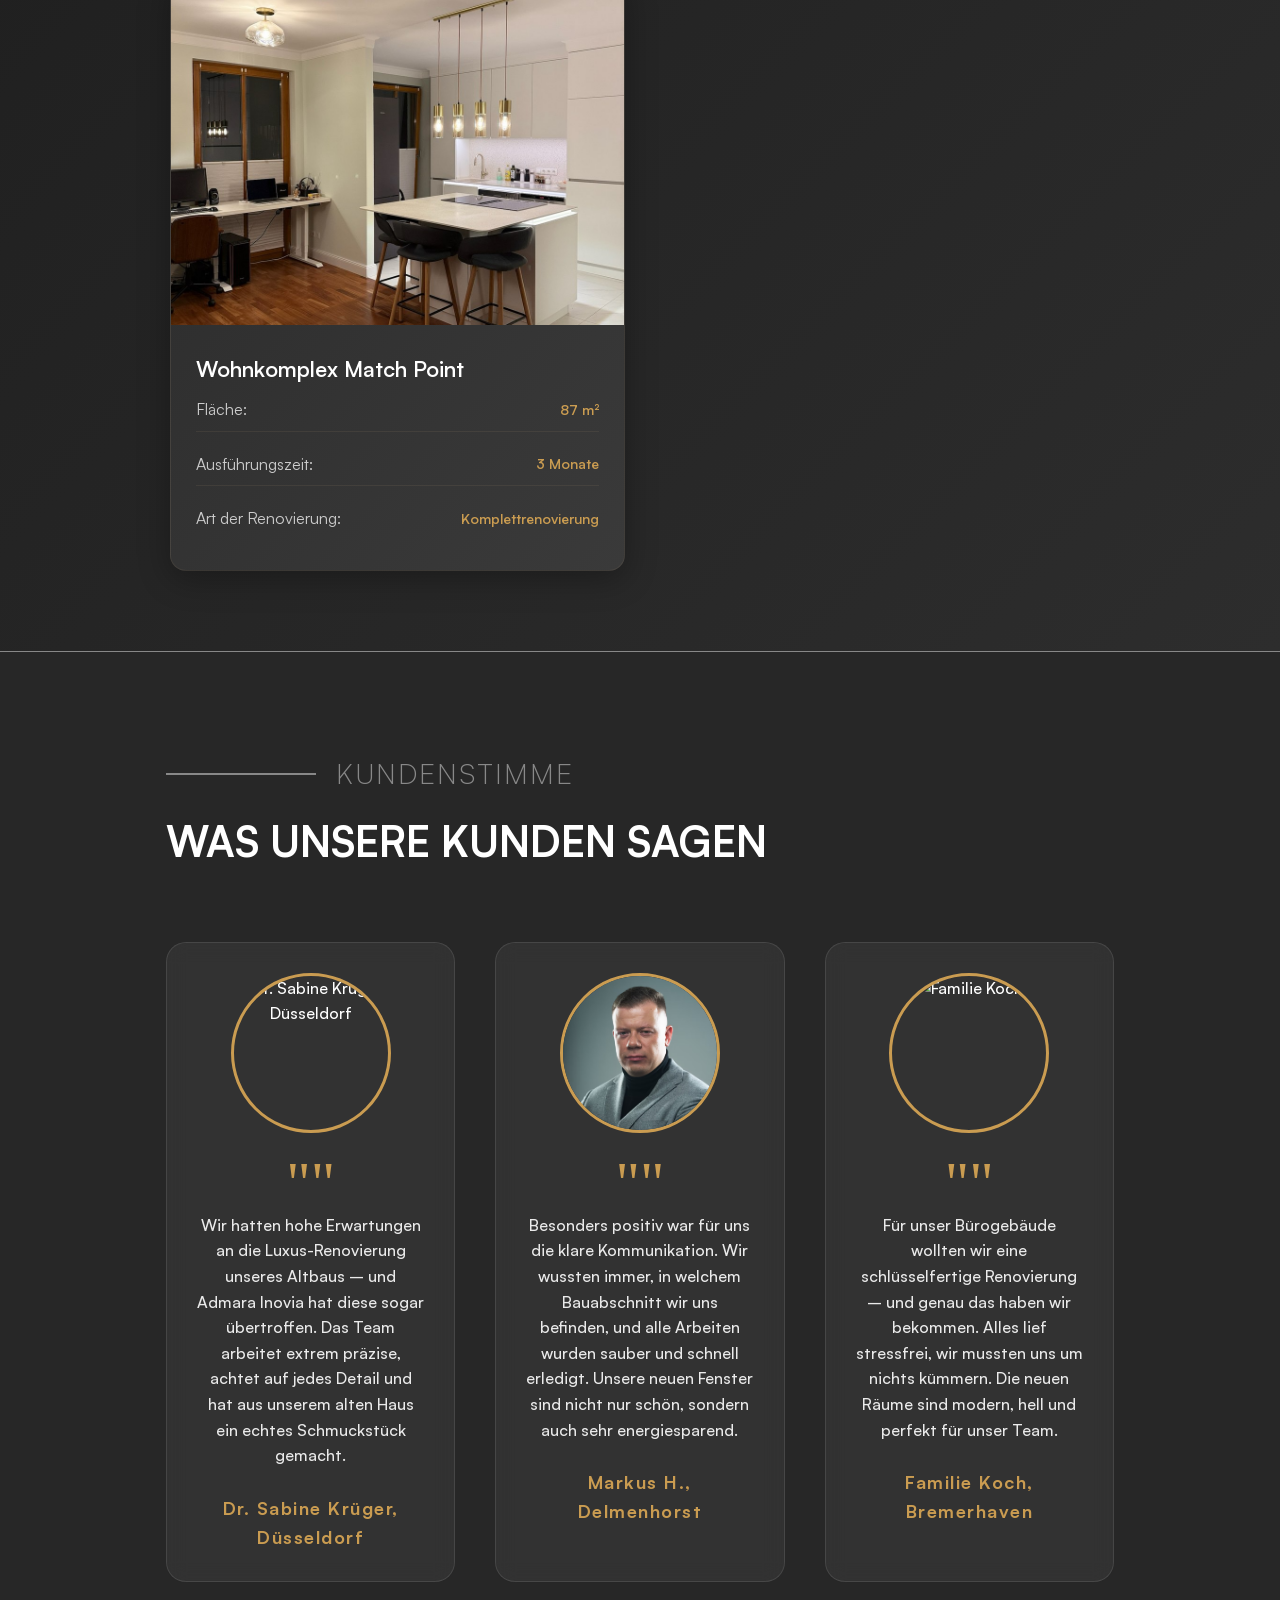
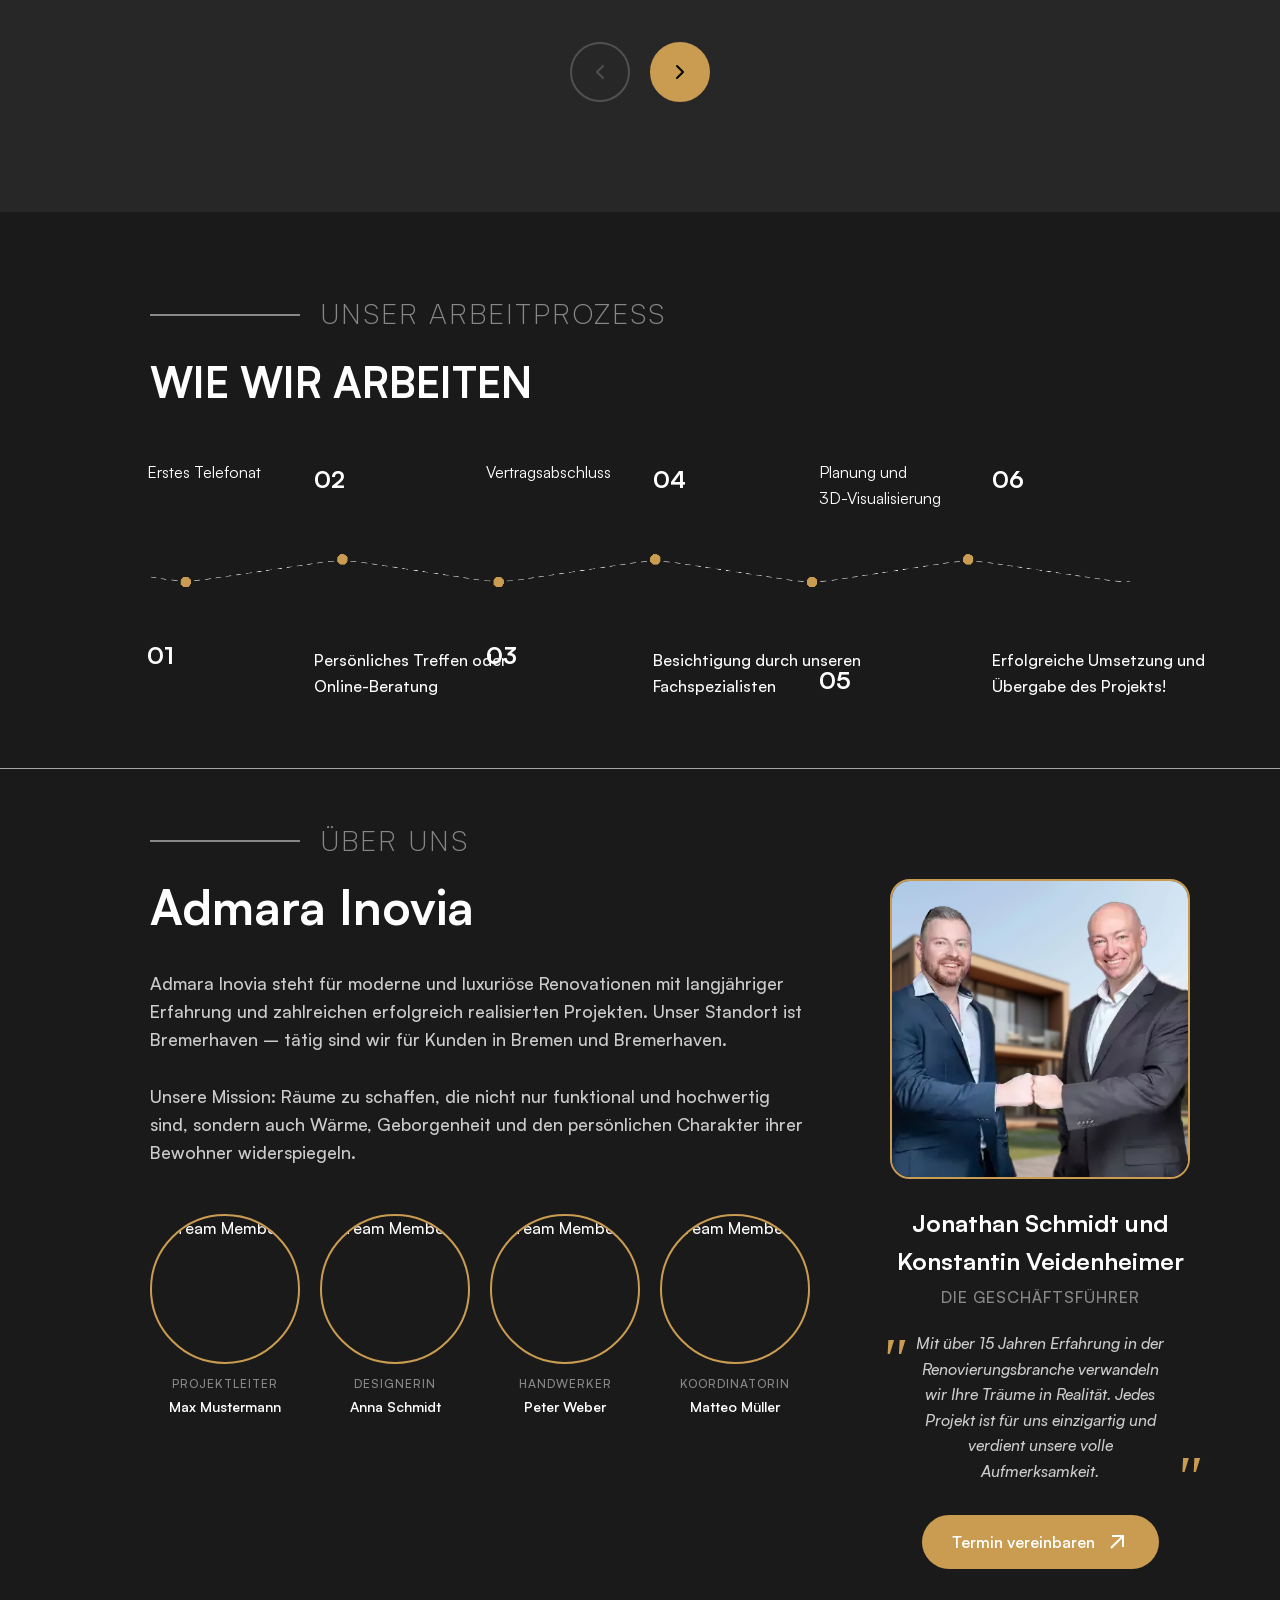
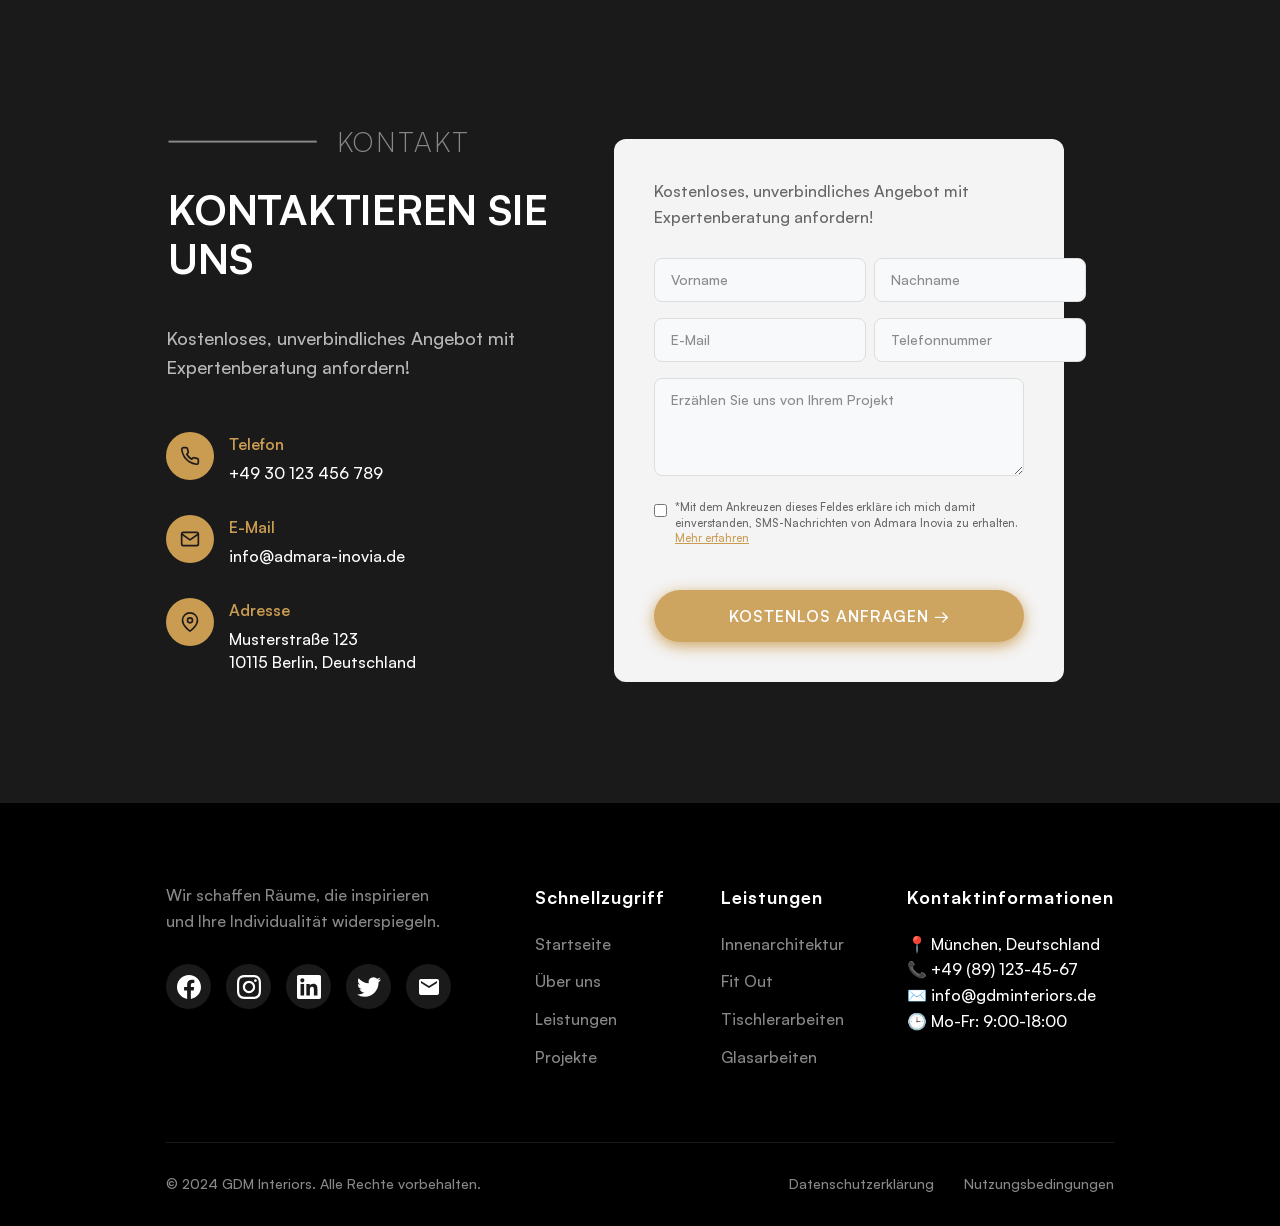
==== commit 816b4b4a: "123" ====
--- a/index.html
+++ b/index.html
@@ -12,8 +12,16 @@
 		<meta http-equiv="Pragma" content="no-cache" />
 		<meta http-equiv="Expires" content="0" />
 
-		<title>Admara Renovation</title>
-		<link rel="stylesheet" href="style.css?v=9.1.1" />
+		<title>Admara Inovia</title>
+		<link rel="stylesheet" href="style.css?v=9.1.3" />
+		<style>
+			.primary-fill {
+				fill: var(--primary-color);
+			}
+			.primary-stroke {
+				stroke: var(--primary-color);
+			}
+		</style>
 	</head>
 	<body>
 		<header class="header">
@@ -29,87 +37,87 @@
 						>
 							<path
 								d="M148.907 308.69H75.7969V701.63H148.907V308.69Z"
-								fill="#B5987A"
+								class="primary-fill"
 							/>
 							<path
 								d="M376.423 493.85H303.312V701.64H376.423V493.85Z"
-								fill="#B5987A"
+								class="primary-fill"
 							/>
 							<path
 								d="M376.422 701.63V628.52H90.8419V701.63H376.422Z"
-								fill="#B5987A"
+								class="primary-fill"
 							/>
 							<path
 								d="M376.423 308.69H303.312V381.8H376.423V308.69Z"
-								fill="#B5987A"
+								class="primary-fill"
 							/>
 							<path
 								d="M0.960938 413.5V329.08L339.861 133.43V217.84L0.960938 413.5Z"
-								fill="#B5987A"
+								class="primary-fill"
 							/>
 							<path
 								d="M525.896 675.46H376.406V701.63H525.896V675.46Z"
-								fill="#B5987A"
+								class="primary-fill"
 							/>
 							<path
 								d="M512.823 628.53H354.062V654.7H512.823V628.53Z"
-								fill="#B5987A"
+								class="primary-fill"
 							/>
 							<path
 								d="M499.727 0.670044L499.727 694.6H525.897V0.670044H499.727Z"
-								fill="#B5987A"
+								class="primary-fill"
 							/>
 							<path
 								d="M591.992 158.2V852.13H618.162V158.2H591.992Z"
-								fill="#B5987A"
+								class="primary-fill"
 							/>
 							<path
 								d="M618.161 675.46H538.641V701.63H618.161V675.46Z"
-								fill="#B5987A"
+								class="primary-fill"
 							/>
 							<path
 								d="M618.161 628.53H538.641V654.7H618.161V628.53Z"
-								fill="#B5987A"
+								class="primary-fill"
 							/>
 							<path
 								d="M968.638 628.53H630.898V654.7H968.638V628.53Z"
-								fill="#B5987A"
+								class="primary-fill"
 							/>
 							<path
 								d="M1017.66 675.46H630.898V701.63H1017.66V675.46Z"
-								fill="#B5987A"
+								class="primary-fill"
 							/>
 							<path
 								d="M525.898 295.03L338.838 187.04L325.758 209.7L525.898 325.26V295.03Z"
-								fill="#B5987A"
+								class="primary-fill"
 							/>
 							<path
 								d="M538.641 302.39V332.61L618.161 378.52V348.3L538.641 302.39Z"
-								fill="#B5987A"
+								class="primary-fill"
 							/>
 							<path
 								d="M538.523 248.15V278.37L618.163 324.36V294.13L538.523 248.15Z"
-								fill="#B5987A"
+								class="primary-fill"
 							/>
 							<path
 								d="M525.779 240.8L339.809 133.43L326.719 156.09L525.779 271.02V240.8Z"
-								fill="#B5987A"
+								class="primary-fill"
 							/>
 							<path
 								d="M103.66 746.825H115.524L143.851 811.94H127.664L122.054 798.144H96.7625L91.3362 811.94H75.5174L103.66 746.825ZM109.178 765.771L101.269 786.004H117.18L109.178 765.771ZM150.4 746.825H171.921C177.133 746.825 182.069 747.408 186.729 748.573C191.45 749.738 195.558 751.638 199.053 754.275C202.547 756.85 205.306 760.222 207.33 764.391C209.414 768.561 210.457 773.619 210.457 779.566C210.457 784.839 209.445 789.499 207.422 793.546C205.46 797.531 202.793 800.904 199.42 803.663C196.048 806.36 192.155 808.414 187.74 809.825C183.326 811.235 178.696 811.94 173.853 811.94H150.4V746.825ZM164.748 798.696H172.197C175.508 798.696 178.574 798.359 181.394 797.685C184.276 797.01 186.759 795.907 188.844 794.374C190.929 792.78 192.553 790.726 193.718 788.212C194.945 785.637 195.558 782.51 195.558 778.831C195.558 775.642 194.945 772.883 193.718 770.553C192.553 768.162 190.959 766.2 188.936 764.667C186.912 763.135 184.521 762 181.762 761.264C179.064 760.467 176.213 760.069 173.209 760.069H164.748V798.696ZM220.186 746.825H241.891L256.882 789.315H257.066L272.149 746.825H293.762V811.94H279.415V762H279.231L262.125 811.94H251.18L234.717 762H234.534V811.94H220.186V746.825ZM328.466 746.825H340.33L368.657 811.94H352.47L346.86 798.144H321.568L316.142 811.94H300.323L328.466 746.825ZM333.984 765.771L326.075 786.004H341.985L333.984 765.771ZM375.206 746.825H400.406C403.717 746.825 406.844 747.162 409.787 747.837C412.791 748.45 415.397 749.523 417.604 751.056C419.873 752.527 421.651 754.551 422.938 757.126C424.287 759.64 424.962 762.797 424.962 766.599C424.962 771.197 423.766 775.121 421.375 778.371C418.984 781.559 415.489 783.583 410.89 784.441L427.445 811.94H410.247L396.635 785.912H389.553V811.94H375.206V746.825ZM389.553 773.772H398.015C399.302 773.772 400.651 773.742 402.061 773.68C403.533 773.558 404.851 773.282 406.016 772.853C407.181 772.362 408.131 771.626 408.867 770.645C409.664 769.664 410.063 768.285 410.063 766.507C410.063 764.851 409.725 763.533 409.051 762.552C408.376 761.571 407.518 760.835 406.476 760.345C405.433 759.793 404.238 759.425 402.889 759.241C401.54 759.057 400.222 758.965 398.934 758.965H389.553V773.772ZM456.272 746.825H468.136L496.463 811.94H480.276L474.666 798.144H449.374L443.948 811.94H428.129L456.272 746.825ZM461.79 765.771L453.881 786.004H469.791L461.79 765.771Z"
-								fill="#B5987A"
+								class="primary-fill"
 							/>
 							<path
 								d="M636.913 746.805H642.983V811.92H636.913V746.805ZM660.804 746.805H668.621L708.26 803.827H708.444V746.805H714.514V811.92H706.697L667.058 754.899H666.874V811.92H660.804V746.805ZM728.155 779.363C728.155 774.396 728.983 769.828 730.639 765.659C732.294 761.49 734.593 757.903 737.536 754.899C740.479 751.833 744.005 749.442 748.113 747.725C752.282 746.008 756.85 745.15 761.816 745.15C766.783 745.15 771.32 746.008 775.428 747.725C779.597 749.442 783.153 751.833 786.097 754.899C789.04 757.903 791.339 761.49 792.994 765.659C794.65 769.828 795.477 774.396 795.477 779.363C795.477 784.329 794.65 788.927 792.994 793.158C791.339 797.327 789.04 800.945 786.097 804.011C783.153 807.015 779.597 809.375 775.428 811.092C771.32 812.748 766.783 813.575 761.816 813.575C756.85 813.575 752.282 812.748 748.113 811.092C744.005 809.375 740.479 807.015 737.536 804.011C734.593 800.945 732.294 797.327 730.639 793.158C728.983 788.927 728.155 784.329 728.155 779.363ZM734.225 779.363C734.225 783.409 734.869 787.18 736.157 790.675C737.444 794.17 739.284 797.205 741.675 799.78C744.066 802.355 746.948 804.378 750.32 805.85C753.754 807.321 757.586 808.057 761.816 808.057C766.047 808.057 769.848 807.321 773.221 805.85C776.654 804.378 779.567 802.355 781.958 799.78C784.349 797.205 786.188 794.17 787.476 790.675C788.764 787.18 789.407 783.409 789.407 779.363C789.407 775.316 788.764 771.545 787.476 768.05C786.188 764.555 784.349 761.52 781.958 758.945C779.567 756.37 776.654 754.347 773.221 752.875C769.848 751.404 766.047 750.668 761.816 750.668C757.586 750.668 753.754 751.404 750.32 752.875C746.948 754.347 744.066 756.37 741.675 758.945C739.284 761.52 737.444 764.555 736.157 768.05C734.869 771.545 734.225 775.316 734.225 779.363ZM799.891 746.805H806.42L827.39 803.919L848.543 746.805H854.981L830.241 811.92H824.171L799.891 746.805ZM863.605 746.805H869.675V811.92H863.605V746.805ZM907.453 746.805H913.707L941.114 811.92H934.308L927.227 794.63H892.738L885.38 811.92H879.034L907.453 746.805ZM910.304 753.427L895.129 789.111H925.019L910.304 753.427Z"
-								fill="#B5987A"
+								class="primary-fill"
 							/>
 							<path
 								d="M887.158 503.6L630.898 355.65V385.88L887.158 533.83V503.6Z"
-								fill="#B5987A"
+								class="primary-fill"
 							/>
 							<path
 								d="M838.158 421.15L630.898 301.49V331.71L838.158 451.37V421.15Z"
-								fill="#B5987A"
+								class="primary-fill"
 							/>
 						</svg>
 					</div>
@@ -163,87 +171,87 @@
 				>
 					<path
 						d="M148.907 308.69H75.7969V701.63H148.907V308.69Z"
-						fill="#B5987A"
+						class="primary-fill"
 					/>
 					<path
 						d="M376.423 493.85H303.312V701.64H376.423V493.85Z"
-						fill="#B5987A"
+						class="primary-fill"
 					/>
 					<path
 						d="M376.422 701.63V628.52H90.8419V701.63H376.422Z"
-						fill="#B5987A"
+						class="primary-fill"
 					/>
 					<path
 						d="M376.423 308.69H303.312V381.8H376.423V308.69Z"
-						fill="#B5987A"
+						class="primary-fill"
 					/>
 					<path
 						d="M0.960938 413.5V329.08L339.861 133.43V217.84L0.960938 413.5Z"
-						fill="#B5987A"
+						class="primary-fill"
 					/>
 					<path
 						d="M525.896 675.46H376.406V701.63H525.896V675.46Z"
-						fill="#B5987A"
+						class="primary-fill"
 					/>
 					<path
 						d="M512.823 628.53H354.062V654.7H512.823V628.53Z"
-						fill="#B5987A"
+						class="primary-fill"
 					/>
 					<path
 						d="M499.727 0.670044L499.727 694.6H525.897V0.670044H499.727Z"
-						fill="#B5987A"
+						class="primary-fill"
 					/>
 					<path
 						d="M591.992 158.2V852.13H618.162V158.2H591.992Z"
-						fill="#B5987A"
+						class="primary-fill"
 					/>
 					<path
 						d="M618.161 675.46H538.641V701.63H618.161V675.46Z"
-						fill="#B5987A"
+						class="primary-fill"
 					/>
 					<path
 						d="M618.161 628.53H538.641V654.7H618.161V628.53Z"
-						fill="#B5987A"
+						class="primary-fill"
 					/>
 					<path
 						d="M968.638 628.53H630.898V654.7H968.638V628.53Z"
-						fill="#B5987A"
+						class="primary-fill"
 					/>
 					<path
 						d="M1017.66 675.46H630.898V701.63H1017.66V675.46Z"
-						fill="#B5987A"
+						class="primary-fill"
 					/>
 					<path
 						d="M525.898 295.03L338.838 187.04L325.758 209.7L525.898 325.26V295.03Z"
-						fill="#B5987A"
+						class="primary-fill"
 					/>
 					<path
 						d="M538.641 302.39V332.61L618.161 378.52V348.3L538.641 302.39Z"
-						fill="#B5987A"
+						class="primary-fill"
 					/>
 					<path
 						d="M538.523 248.15V278.37L618.163 324.36V294.13L538.523 248.15Z"
-						fill="#B5987A"
+						class="primary-fill"
 					/>
 					<path
 						d="M525.779 240.8L339.809 133.43L326.719 156.09L525.779 271.02V240.8Z"
-						fill="#B5987A"
+						class="primary-fill"
 					/>
 					<path
 						d="M103.66 746.825H115.524L143.851 811.94H127.664L122.054 798.144H96.7625L91.3362 811.94H75.5174L103.66 746.825ZM109.178 765.771L101.269 786.004H117.18L109.178 765.771ZM150.4 746.825H171.921C177.133 746.825 182.069 747.408 186.729 748.573C191.45 749.738 195.558 751.638 199.053 754.275C202.547 756.85 205.306 760.222 207.33 764.391C209.414 768.561 210.457 773.619 210.457 779.566C210.457 784.839 209.445 789.499 207.422 793.546C205.46 797.531 202.793 800.904 199.42 803.663C196.048 806.36 192.155 808.414 187.74 809.825C183.326 811.235 178.696 811.94 173.853 811.94H150.4V746.825ZM164.748 798.696H172.197C175.508 798.696 178.574 798.359 181.394 797.685C184.276 797.01 186.759 795.907 188.844 794.374C190.929 792.78 192.553 790.726 193.718 788.212C194.945 785.637 195.558 782.51 195.558 778.831C195.558 775.642 194.945 772.883 193.718 770.553C192.553 768.162 190.959 766.2 188.936 764.667C186.912 763.135 184.521 762 181.762 761.264C179.064 760.467 176.213 760.069 173.209 760.069H164.748V798.696ZM220.186 746.825H241.891L256.882 789.315H257.066L272.149 746.825H293.762V811.94H279.415V762H279.231L262.125 811.94H251.18L234.717 762H234.534V811.94H220.186V746.825ZM328.466 746.825H340.33L368.657 811.94H352.47L346.86 798.144H321.568L316.142 811.94H300.323L328.466 746.825ZM333.984 765.771L326.075 786.004H341.985L333.984 765.771ZM375.206 746.825H400.406C403.717 746.825 406.844 747.162 409.787 747.837C412.791 748.45 415.397 749.523 417.604 751.056C419.873 752.527 421.651 754.551 422.938 757.126C424.287 759.64 424.962 762.797 424.962 766.599C424.962 771.197 423.766 775.121 421.375 778.371C418.984 781.559 415.489 783.583 410.89 784.441L427.445 811.94H410.247L396.635 785.912H389.553V811.94H375.206V746.825ZM389.553 773.772H398.015C399.302 773.772 400.651 773.742 402.061 773.68C403.533 773.558 404.851 773.282 406.016 772.853C407.181 772.362 408.131 771.626 408.867 770.645C409.664 769.664 410.063 768.285 410.063 766.507C410.063 764.851 409.725 763.533 409.051 762.552C408.376 761.571 407.518 760.835 406.476 760.345C405.433 759.793 404.238 759.425 402.889 759.241C401.54 759.057 400.222 758.965 398.934 758.965H389.553V773.772ZM456.272 746.825H468.136L496.463 811.94H480.276L474.666 798.144H449.374L443.948 811.94H428.129L456.272 746.825ZM461.79 765.771L453.881 786.004H469.791L461.79 765.771Z"
-						fill="#B5987A"
+						class="primary-fill"
 					/>
 					<path
 						d="M636.913 746.805H642.983V811.92H636.913V746.805ZM660.804 746.805H668.621L708.26 803.827H708.444V746.805H714.514V811.92H706.697L667.058 754.899H666.874V811.92H660.804V746.805ZM728.155 779.363C728.155 774.396 728.983 769.828 730.639 765.659C732.294 761.49 734.593 757.903 737.536 754.899C740.479 751.833 744.005 749.442 748.113 747.725C752.282 746.008 756.85 745.15 761.816 745.15C766.783 745.15 771.32 746.008 775.428 747.725C779.597 749.442 783.153 751.833 786.097 754.899C789.04 757.903 791.339 761.49 792.994 765.659C794.65 769.828 795.477 774.396 795.477 779.363C795.477 784.329 794.65 788.927 792.994 793.158C791.339 797.327 789.04 800.945 786.097 804.011C783.153 807.015 779.597 809.375 775.428 811.092C771.32 812.748 766.783 813.575 761.816 813.575C756.85 813.575 752.282 812.748 748.113 811.092C744.005 809.375 740.479 807.015 737.536 804.011C734.593 800.945 732.294 797.327 730.639 793.158C728.983 788.927 728.155 784.329 728.155 779.363ZM734.225 779.363C734.225 783.409 734.869 787.18 736.157 790.675C737.444 794.17 739.284 797.205 741.675 799.78C744.066 802.355 746.948 804.378 750.32 805.85C753.754 807.321 757.586 808.057 761.816 808.057C766.047 808.057 769.848 807.321 773.221 805.85C776.654 804.378 779.567 802.355 781.958 799.78C784.349 797.205 786.188 794.17 787.476 790.675C788.764 787.18 789.407 783.409 789.407 779.363C789.407 775.316 788.764 771.545 787.476 768.05C786.188 764.555 784.349 761.52 781.958 758.945C779.567 756.37 776.654 754.347 773.221 752.875C769.848 751.404 766.047 750.668 761.816 750.668C757.586 750.668 753.754 751.404 750.32 752.875C746.948 754.347 744.066 756.37 741.675 758.945C739.284 761.52 737.444 764.555 736.157 768.05C734.869 771.545 734.225 775.316 734.225 779.363ZM799.891 746.805H806.42L827.39 803.919L848.543 746.805H854.981L830.241 811.92H824.171L799.891 746.805ZM863.605 746.805H869.675V811.92H863.605V746.805ZM907.453 746.805H913.707L941.114 811.92H934.308L927.227 794.63H892.738L885.38 811.92H879.034L907.453 746.805ZM910.304 753.427L895.129 789.111H925.019L910.304 753.427Z"
-						fill="#B5987A"
+						class="primary-fill"
 					/>
 					<path
 						d="M887.158 503.6L630.898 355.65V385.88L887.158 533.83V503.6Z"
-						fill="#B5987A"
+						class="primary-fill"
 					/>
 					<path
 						d="M838.158 421.15L630.898 301.49V331.71L838.158 451.37V421.15Z"
-						fill="#B5987A"
+						class="primary-fill"
 					/>
 				</svg>
 			</div>
@@ -255,7 +263,7 @@
 				<div class="hero-left">
 					<h1 class="hero-title">
 						Gestalten Sie Ihr Zuhause neu – mit professionellen Renovierungen
-						und modernen Materialien.
+						und modernen Materialien
 					</h1>
 
 					<!-- Блок со статистикой -->
@@ -288,7 +296,7 @@
 							<span class="star">★</span>
 						</div>
 						<div class="reviews-text">
-							<span class="reviews-rating">Admara Renovation rated 4.9/5</span>
+							<span class="reviews-rating">Admara Inovia rated 4.9/5</span>
 							<span class="reviews-count">from 921 online reviews.</span>
 						</div>
 					</div>
@@ -354,7 +362,7 @@
 								<input type="checkbox" id="consent" required />
 								<label for="consent"
 									>*Mit dem Ankreuzen dieses Feldes erkläre ich mich damit
-									einverstanden, SMS-Nachrichten von Admara Renovation zu
+									einverstanden, SMS-Nachrichten von Admara Inovia zu
 									erhalten.
 									<a href="#" id="openConsentModal" class="consent-link"
 										>Mehr erfahren</a
@@ -401,7 +409,7 @@
 							<svg width="48" height="48" viewBox="0 0 24 24" fill="none">
 								<path
 									d="M9 12L11 14L15 10M21 12C21 16.9706 16.9706 21 12 21C7.02944 21 3 16.9706 3 12C3 7.02944 7.02944 3 12 3C16.9706 3 21 7.02944 21 12Z"
-									stroke="#B5987A"
+									class="primary-stroke"
 									stroke-width="2"
 									stroke-linecap="round"
 									stroke-linejoin="round"
@@ -418,7 +426,7 @@
 							<svg width="48" height="48" viewBox="0 0 24 24" fill="none">
 								<path
 									d="M12 6V12L16 14M22 12C22 17.5228 17.5228 22 12 22C6.47715 22 2 17.5228 2 12C2 6.47715 6.47715 2 12 2C17.5228 2 22 6.47715 22 12Z"
-									stroke="#B5987A"
+									class="primary-stroke"
 									stroke-width="2"
 									stroke-linecap="round"
 									stroke-linejoin="round"
@@ -435,19 +443,19 @@
 							<svg width="48" height="48" viewBox="0 0 24 24" fill="none">
 								<path
 									d="M19 3H5C3.89543 3 3 3.89543 3 5V19C3 20.1046 3.89543 21 5 21H19C20.1046 21 21 20.1046 21 19V5C21 3.89543 20.1046 3 19 3Z"
-									stroke="#B5987A"
+									class="primary-stroke"
 									stroke-width="2"
 									stroke-linecap="round"
 									stroke-linejoin="round"
 								/>
 								<path
 									d="M8.5 8.5C8.5 9.32843 7.82843 10 7 10C6.17157 10 5.5 9.32843 5.5 8.5C5.5 7.67157 6.17157 7 7 7C7.82843 7 8.5 7.67157 8.5 8.5Z"
-									stroke="#B5987A"
+									class="primary-stroke"
 									stroke-width="2"
 								/>
 								<path
 									d="M21 15L16 10L5 21"
-									stroke="#B5987A"
+									class="primary-stroke"
 									stroke-width="2"
 									stroke-linecap="round"
 									stroke-linejoin="round"
@@ -464,21 +472,21 @@
 							<svg width="48" height="48" viewBox="0 0 24 24" fill="none">
 								<path
 									d="M12 2L2 7L12 12L22 7L12 2Z"
-									stroke="#B5987A"
+									class="primary-stroke"
 									stroke-width="2"
 									stroke-linecap="round"
 									stroke-linejoin="round"
 								/>
 								<path
 									d="M2 17L12 22L22 17"
-									stroke="#B5987A"
+									class="primary-stroke"
 									stroke-width="2"
 									stroke-linecap="round"
 									stroke-linejoin="round"
 								/>
 								<path
 									d="M2 12L12 17L22 12"
-									stroke="#B5987A"
+									class="primary-stroke"
 									stroke-width="2"
 									stroke-linecap="round"
 									stroke-linejoin="round"
@@ -514,9 +522,9 @@
 							data-service="interior"
 							data-image="assets/images/services/1.jpg"
 						>
-							<span class="service-word-vertical">PLANUNG UND 3D</span>
+							<span class="service-word-vertical">PLANUNG UND 3D-Visualisierung </span>
 							<div class="service-image" data-service="interior">
-								<img src="assets/images/services/1.jpg" alt="Interior Design" />
+								<img src="assets/images/portfolio/card3/2.jpg" alt="Interior Design" />
 							</div>
 						</div>
 						<div
@@ -567,19 +575,19 @@
 								<div class="carousel-track">
 									<div class="carousel-slide active">
 										<img
-											src="assets/images/services/1.jpg"
+											src="assets/images/portfolio/card3/2.jpg"
 											alt="Interior Design 1"
 										/>
 									</div>
 									<div class="carousel-slide">
 										<img
-											src="assets/images/services/2.jpg"
+											src="assets/images/portfolio/card3/3.jpg"
 											alt="Interior Design 2"
 										/>
 									</div>
 									<div class="carousel-slide">
 										<img
-											src="assets/images/services/3.jpg"
+											src="assets/images/portfolio/card3/4.jpg"
 											alt="Interior Design 3"
 										/>
 									</div>
@@ -874,18 +882,51 @@
 					<div class="services-header">
 						<span class="services-subtitle">UNSERE BESTEN ARBEITEN</span>
 						<h2 class="services-main-title">
-							AUSGEFÜHRTE ARBEITEN VON ADMARA RENOVATION
+							AUSGEFÜHRTE ARBEITEN VON ADMARA INOVIA
 						</h2>
 					</div>
 				</div>
 
 				<div class="portfolio-grid">
+					<div class="portfolio-card" data-project="oktoberfeld">
+						<div class="portfolio-image">
+							<img
+								src="/assets/images/portfolio/card3/1.jpg"
+								alt="Wohnkomplex Oktoberfeld"
+							/>
+							<div class="portfolio-overlay">
+								<button class="portfolio-btn">Mehr erfahren</button>
+							</div>
+						</div>
+						<div class="portfolio-info">
+							<div class="portfolio-details">
+								<h3 class="portfolio-title">Wohnkomplex Oktoberfeld</h3>
+								<div class="portfolio-specs">
+									<div class="spec-item">
+										<span class="spec-label">Fläche:</span>
+										<span class="spec-value">73 m²</span>
+									</div>
+									<div class="spec-item">
+										<span class="spec-label">Ausführungszeit:</span>
+										<span class="spec-value">2 Monate</span>
+									</div>
+									<div class="spec-item">
+										<span class="spec-label">Art der Renovierung:</span>
+										<span class="spec-value">Komplettrenovierung</span>
+									</div>
+								</div>
+							</div>
+						</div>
+					</div>
 					<div class="portfolio-card" data-project="herz-der-hauptstadt">
 						<div class="portfolio-image">
 							<img
-								src="https://images.unsplash.com/photo-1586023492125-27b2c045efd7?q=80&w=2340&auto=format&fit=crop"
+								src="assets/images/portfolio/card1/1.png"
 								alt="Wohnkomplex Herz der Hauptstadt"
 							/>
+							<div class="portfolio-overlay">
+								<button class="portfolio-btn">Mehr erfahren</button>
+							</div>
 						</div>
 						<div class="portfolio-info">
 							<div class="portfolio-details">
@@ -907,41 +948,15 @@
 							</div>
 						</div>
 					</div>
-
-					<div class="portfolio-card" data-project="oktoberfeld">
-						<div class="portfolio-image">
-							<img
-								src="https://images.unsplash.com/photo-1560448204-e02f11c3d0e2?q=80&w=2340&auto=format&fit=crop"
-								alt="Wohnkomplex Oktoberfeld"
-							/>
-						</div>
-						<div class="portfolio-info">
-							<div class="portfolio-details">
-								<h3 class="portfolio-title">Wohnkomplex Oktoberfeld</h3>
-								<div class="portfolio-specs">
-									<div class="spec-item">
-										<span class="spec-label">Fläche:</span>
-										<span class="spec-value">73 m²</span>
-									</div>
-									<div class="spec-item">
-										<span class="spec-label">Ausführungszeit:</span>
-										<span class="spec-value">2 Monate</span>
-									</div>
-									<div class="spec-item">
-										<span class="spec-label">Art der Renovierung:</span>
-										<span class="spec-value">Komplettrenovierung</span>
-									</div>
-								</div>
-							</div>
-						</div>
-					</div>
-
 					<div class="portfolio-card" data-project="match-point">
 						<div class="portfolio-image">
 							<img
-								src="https://images.unsplash.com/photo-1616594039964-ae9021a400a0?q=80&w=2340&auto=format&fit=crop"
+								src="assets/images/portfolio/card2/1.jpg"
 								alt="Wohnkomplex Match Point"
 							/>
+							<div class="portfolio-overlay">
+								<button class="portfolio-btn">Mehr erfahren</button>
+							</div>
 						</div>
 						<div class="portfolio-info">
 							<div class="portfolio-details">
@@ -970,105 +985,131 @@
 		<!-- Testimonials Section -->
 		<section class="testimonials-section">
 			<div class="testimonials-container">
-				<div class="testimonials-content">
-					<div class="testimonials-left">
-						<span class="section-label">KUNDENSTIMME</span>
-						<h2 class="testimonials-title">WAS UNSERE KUNDEN SAGEN</h2>
-
-						<div class="testimonial-navigation desktop-nav">
-							<button class="testimonial-nav-btn prev" id="prevTestimonial">
-								<svg width="24" height="24" viewBox="0 0 24 24" fill="none">
-									<path
-										d="M15 18L9 12L15 6"
-										stroke="currentColor"
-										stroke-width="2"
-										stroke-linecap="round"
-										stroke-linejoin="round"
-									/>
-								</svg>
-							</button>
-							<button
-								class="testimonial-nav-btn next active"
-								id="nextTestimonial"
-							>
-								<svg width="24" height="24" viewBox="0 0 24 24" fill="none">
-									<path
-										d="M9 18L15 12L9 6"
-										stroke="currentColor"
-										stroke-width="2"
-										stroke-linecap="round"
-										stroke-linejoin="round"
-									/>
-								</svg>
-							</button>
-						</div>
-					</div>
-
-					<div class="testimonials-center">
-						<div class="testimonial-slider">
-							<div class="testimonial-slide active">
-								<div class="testimonial-image">
-									<img
-										src="https://images.unsplash.com/photo-1755278338952-39f52d8e6eab?q=80&w=1335&auto=format&fit=crop&ixlib=rb-4.1.0&ixid=M3wxMjA3fDB8MHxwaG90by1wYWdlfHx8fGVufDB8fHx8fA%3D%3D"
-										alt="James Calibar"
-									/>
-								</div>
-							</div>
-							<div class="testimonial-slide">
+				<div class="testimonials-header">
+					<span class="section-label">KUNDENSTIMME</span>
+					<h2 class="testimonials-title">WAS UNSERE KUNDEN SAGEN</h2>
+				</div>
+				
+				<div class="testimonials-grid-container">
+					<div class="testimonials-grid">
+						<!-- Первая группа из 3 отзывов -->
+						<div class="testimonials-group active">
+							<div class="testimonial-card">
 								<div class="testimonial-image">
 									<img
 										src="https://images.unsplash.com/photo-1568230044329-399ffe29b6d1?q=80&w=2350&auto=format&fit=crop&ixlib=rb-4.1.0&ixid=M3wxMjA3fDB8MHxwaG90by1wYWdlfHx8fGVufDB8fHx8fA%3D%3D"
-										alt="Maria Schmidt"
+										alt="Dr. Sabine Krüger, Düsseldorf"
 									/>
 								</div>
-							</div>
-							<div class="testimonial-slide">
+								<div class="testimonial-content">
+									<div class="quote-icon">""</div>
+									<p class="testimonial-text">
+									Wir hatten hohe Erwartungen an die Luxus-Renovierung unseres Altbaus – und Admara Inovia hat diese sogar übertroffen. Das Team arbeitet extrem präzise, achtet auf jedes Detail und hat aus unserem alten Haus ein echtes Schmuckstück gemacht.
+									</p>
+									<div class="testimonial-author">
+										<h4 class="author-name">Dr. Sabine Krüger, Düsseldorf</h4>
+									</div>
+								</div>
+							</div>
+							
+							<div class="testimonial-card">
+								<div class="testimonial-image">
+									<img
+										src="assets/images/reviews/markus.png"
+										alt="Markus H.,  Delmenhorst"
+									/>
+								</div>
+								<div class="testimonial-content">
+									<div class="quote-icon">""</div>
+									<p class="testimonial-text">
+										Besonders positiv war für uns die klare Kommunikation. Wir wussten immer, in welchem Bauabschnitt wir uns befinden, und alle Arbeiten wurden sauber und schnell erledigt. Unsere neuen Fenster sind nicht nur schön, sondern auch sehr energiesparend.
+									</p>
+									<div class="testimonial-author">
+										<h4 class="author-name">Markus H.,  Delmenhorst</h4>
+									</div>
+								</div>
+							</div>
+							
+							<div class="testimonial-card">
 								<div class="testimonial-image">
 									<img
 										src="https://images.unsplash.com/photo-1754952167278-85731ba2d7f4?q=80&w=1335&auto=format&fit=crop&ixlib=rb-4.1.0&ixid=M3wxMjA3fDB8MHxwaG90by1wYWdlfHx8fGVufDB8fHx8fA%3D%3D"
-										alt="Alexander Weber"
+										alt="Familie Koch"
 									/>
 								</div>
-							</div>
-						</div>
-					</div>
-
-					<div class="testimonials-right">
-						<div class="quote-icon">""</div>
-						<div class="testimonial-text-slider">
-							<div class="testimonial-text-slide active">
-								<p class="testimonial-text">
-									GDM Interiors hat unseren Raum in ein Traumhaus verwandelt.
-									Ihre Liebe zum Detail ist unübertroffen!
-								</p>
-								<div class="testimonial-author">
-									<h4 class="author-name">JAMES CALIBAR</h4>
-								</div>
-							</div>
-							<div class="testimonial-text-slide">
-								<p class="testimonial-text">
-									Ein unglaubliches Team von Profis! Sie haben unsere Ideen
-									verwirklicht und einen Traumraum geschaffen.
-								</p>
-								<div class="testimonial-author">
-									<h4 class="author-name">MARIA SCHMIDT</h4>
-								</div>
-							</div>
-							<div class="testimonial-text-slide">
-								<p class="testimonial-text">
-									Die Zusammenarbeit mit GDM Interiors war ein Vergnügen. Das
-									Ergebnis hat alle unsere Erwartungen übertroffen.
-								</p>
-								<div class="testimonial-author">
-									<h4 class="author-name">ALEXANDER WEBER</h4>
-								</div>
-							</div>
-						</div>
-					</div>
-
-					<!-- Mobile Navigation -->
-					<div class="testimonial-navigation mobile-nav">
-						<button class="testimonial-nav-btn prev" id="prevTestimonialMobile">
+								<div class="testimonial-content">
+									<div class="quote-icon">""</div>
+									<p class="testimonial-text">
+										Für unser Bürogebäude wollten wir eine schlüsselfertige Renovierung – und genau das haben wir bekommen. Alles lief stressfrei, wir mussten uns um nichts kümmern. Die neuen Räume sind modern, hell und perfekt für unser Team.
+									</p>
+									<div class="testimonial-author">
+										<h4 class="author-name">Familie Koch, Bremerhaven</h4>
+									</div>
+								</div>
+							</div>
+						</div>
+						
+						<!-- Вторая группа из 3 отзывов -->
+						<div class="testimonials-group">
+							<div class="testimonial-card">
+								<div class="testimonial-image">
+									<img
+										src="assets/images/reviews/anna.png"
+										alt="Anna L., Bremen"
+									/>
+								</div>
+								<div class="testimonial-content">
+									<div class="quote-icon">""</div>
+									<p class="testimonial-text">
+										Ich war beeindruckt, wie ordentlich und sauber die Baustelle immer war. Das Team hat pünktlich gearbeitet, regelmäßig informiert und wirklich hervorragende Arbeit geleistet. Ich würde Admara Inovia jederzeit weiterempfehlen.
+									</p>
+									<div class="testimonial-author">
+										<h4 class="author-name">Anna L., Bremen</h4>
+									</div>
+								</div>
+							</div>
+							
+							<div class="testimonial-card">
+								<div class="testimonial-image">
+									<img
+										src="https://images.unsplash.com/photo-1472099645785-5658abf4ff4e?q=80&w=1470&auto=format&fit=crop&ixlib=rb-4.1.0&ixid=M3wxMjA3fDB8MHxwaG90by1wYWdlfHx8fGVufDB8fHx8fA%3D%3D"
+										alt="Michael A."
+									/>
+								</div>
+								<div class="testimonial-content">
+									<div class="quote-icon">""</div>
+									<p class="testimonial-text">
+										Wir haben unser komplettes Renovierungsprojekt mit Admara Inovia umgesetzt. Besonders beeindruckt hat uns, dass das Team nicht nur die Bauarbeiten übernommen hat, sondern auch einen detaillierten 3D-Designplan für unsere Räume erstellt hat. So konnten wir uns schon vorab genau vorstellen, wie alles später aussehen wird. Außerdem wurde die gesamte Möbelbestellung von ihnen organisiert – von der Auswahl bis zur Lieferung. Am Ende hat das Team die Möbel aufgebaut und alles perfekt eingerichtet. Wir mussten uns um nichts kümmern und sind mehr als zufrieden.
+									</p>
+									<div class="testimonial-author">
+										<h4 class="author-name">Michael A., Bremerhaven</h4>
+									</div>
+								</div>
+							</div>
+							
+							<div class="testimonial-card">
+								<div class="testimonial-image">
+									<img
+										src="assets/images/reviews/family.jpg"
+										alt="Familie Fischer"
+									/>
+								</div>
+								<div class="testimonial-content">
+									<div class="quote-icon">""</div>
+									<p class="testimonial-text">
+										Vom ersten Kontakt an hatten wir ein gutes Gefühl. Die Mitarbeiter sind zuverlässig, freundlich und haben stets Lösungen angeboten, wenn wir Sonderwünsche hatten. 
+Die Kosten blieben transparent und das Ergebnis ist einfach top.
+									</p>
+									<div class="testimonial-author">
+										<h4 class="author-name">Familie Fischer, Bremerhaven</h4>
+									</div>
+								</div>
+							</div>
+						</div>
+					</div>
+					
+					<div class="testimonial-navigation">
+						<button class="testimonial-nav-btn prev" id="prevTestimonial">
 							<svg width="24" height="24" viewBox="0 0 24 24" fill="none">
 								<path
 									d="M15 18L9 12L15 6"
@@ -1079,10 +1120,7 @@
 								/>
 							</svg>
 						</button>
-						<button
-							class="testimonial-nav-btn next active"
-							id="nextTestimonialMobile"
-						>
+						<button class="testimonial-nav-btn next active" id="nextTestimonial">
 							<svg width="24" height="24" viewBox="0 0 24 24" fill="none">
 								<path
 									d="M9 18L15 12L9 6"
@@ -1098,78 +1136,222 @@
 			</div>
 		</section>
 
+		<!-- Work Process Section -->
+		<section class="steps">
+			<div class="testimonials-header">
+				<span class="section-label">UNSER ARBEITPROZESS</span>
+				<h2 class="testimonials-title">WIE WIR ARBEITEN</h2>
+			</div>
+			<div class="all-map">
+			<div class="step">
+				<div class="top">Erstes Telefonat</div>
+				<div class="bottom">01</div>
+			</div>
+			<div class="step">
+				<div class="top">02</div>
+				<div class="bottom">Persönliches Treffen oder <br>Online-Beratung</div>
+			</div>
+			<div class="step">
+				<div class="top">Vertragsabschluss</div>
+				<div class="bottom">03</div>
+			</div>
+			<div class="step">
+				<div class="top">04</div>
+				<div class="bottom">Besichtigung durch unseren <br>Fachspezialisten</div>
+			</div>
+			<div class="step">
+				<div class="top">Planung und <br>3D-Visualisierung</div>
+				<div class="bottom">05</div>
+			</div>
+			<div class="step">
+				<div class="top">06</div>
+				<div class="bottom">Erfolgreiche Umsetzung und <br>Übergabe des Projekts!</div>
+			</div>
+		</div>
+		</section>
+		
+
 		<!-- About Section -->
 		<section class="about-section">
 			<div class="about-container">
-				<div class="about-content">
-					<div class="about-text fade-in">
-						<span class="section-label">ÜBER UNS</span>
-						<h2 class="about-title slide-in-left">
-							EXZELLENZ <span class="title-highlight">IN INNENARCHITEKTUR</span
-							><br />
-							DESIGN UND HANDWERKSKUNST
+					<div class="about-left">
+							<div class="section-label">ÜBER UNS</div>
+							<h2 class="about-title">Admara Inovia</h2>
+							<p class="about-description">
+									Admara Inovia steht für moderne und luxuriöse Renovationen mit langjähriger Erfahrung und zahlreichen erfolgreich realisierten Projekten. 
+									Unser Standort ist Bremerhaven – tätig sind wir für Kunden in Bremen und Bremerhaven.
+									<br><br>
+									Unsere Mission: Räume zu schaffen, die nicht nur funktional und hochwertig sind, sondern auch Wärme, Geborgenheit und den persönlichen Charakter ihrer Bewohner widerspiegeln.
+							</p>
+							
+							<div class="team-grid">
+									<div class="team-member">
+											<div class="team-photo">
+													<img src="assets/images/team/member1.jpg" alt="Team Member 1">
+											</div>
+											<div class="team-position">Projektleiter</div>
+											<div class="team-name">Max Mustermann</div>
+									</div>
+									<div class="team-member">
+											<div class="team-photo">
+													<img src="assets/images/team/member2.jpg" alt="Team Member 2">
+											</div>
+											<div class="team-position">Designerin</div>
+											<div class="team-name">Anna Schmidt</div>
+									</div>
+									<div class="team-member">
+											<div class="team-photo">
+													<img src="assets/images/team/member3.jpg" alt="Team Member 3">
+											</div>
+											<div class="team-position">Handwerker</div>
+											<div class="team-name">Peter Weber</div>
+									</div>
+									<div class="team-member">
+											<div class="team-photo">
+													<img src="assets/images/team/member4.jpg" alt="Team Member 4">
+											</div>
+											<div class="team-position">Koordinatorin</div>
+											<div class="team-name">Matteo Müller</div>
+									</div>
+							</div>
+					</div>
+					
+					<div class="about-right">
+						<div class="leader-photo">
+								<img src="assets/images/team/leader.png" alt="Geschäftsführer">
+						</div>
+						<div class="leader-name">Jonathan Schmidt und Konstantin Veidenheimer</div>
+						<div class="leader-position">die Geschäftsführer</div>
+						<div class="leader-quote">
+								Mit über 15 Jahren Erfahrung in der Renovierungsbranche verwandeln wir Ihre Träume in Realität. Jedes Projekt ist für uns einzigartig und verdient unsere volle Aufmerksamkeit.
+						</div>
+						<button class="cta-btn-about">
+								Termin vereinbaren
+								<svg xmlns="http://www.w3.org/2000/svg" width="24" height="24">
+									<path
+										d="M7 7h8.586L5.293 17.293l1.414 1.414L17 8.414V17h2V5H7v2z" fill="#fff"
+									/>
+								</svg>
+						</button>
+				</div>
+			</div>
+	</section>
+
+	<!-- Section Divider -->
+	<div class="section-divider">
+		<div class="divider-line"></div>
+	</div>
+
+		<section class="contact-section">
+			<div class="contact-container">
+				<div class="contact-content">
+					<div class="services-header">
+						<span class="services-subtitle">KONTAKT</span>
+						<h2 class="services-main-title">
+							KONTAKTIEREN SIE UNS
 						</h2>
-						<p class="about-description fade-in">
-							"Bei GDM Interiors sind wir darauf spezialisiert, innovatives
-							Design mit zeitloser Eleganz zu verbinden. Unsere Expertise liegt
-							in der Schaffung von Räumen, die mit Ihrem Lebensstil in Einklang
-							stehen und sowohl Funktionalität als auch Raffinesse
-							widerspiegeln."
+					</div>
+					<p class="contact-description">
+						Kostenloses, unverbindliches Angebot mit Expertenberatung
+						anfordern!
+					</p>
+					<div class="contact-info">
+						<div class="contact-item">
+							<div class="contact-icon">
+								<svg xmlns="http://www.w3.org/2000/svg" width="24" height="24" viewBox="0 0 24 24" fill="none" stroke="currentColor" stroke-width="2" stroke-linecap="round" stroke-linejoin="round">
+									<path d="M22 16.92v3a2 2 0 0 1-2.18 2 19.79 19.79 0 0 1-8.63-3.07 19.5 19.5 0 0 1-6-6 19.79 19.79 0 0 1-3.07-8.67A2 2 0 0 1 4.11 2h3a2 2 0 0 1 2 1.72 12.84 12.84 0 0 0 .7 2.81 2 2 0 0 1-.45 2.11L8.09 9.91a16 16 0 0 0 6 6l1.27-1.27a2 2 0 0 1 2.11-.45 12.84 12.84 0 0 0 2.81.7A2 2 0 0 1 22 16.92z"></path>
+								</svg>
+							</div>
+							<div class="contact-details">
+								<h4 class="contact-label">Telefon</h4>
+								<p class="contact-value">+49 30 123 456 789</p>
+							</div>
+						</div>
+						
+						<div class="contact-item">
+							<div class="contact-icon">
+								<svg xmlns="http://www.w3.org/2000/svg" width="24" height="24" viewBox="0 0 24 24" fill="none" stroke="currentColor" stroke-width="2" stroke-linecap="round" stroke-linejoin="round">
+									<path d="M4 4h16c1.1 0 2 .9 2 2v12c0 1.1-.9 2-2 2H4c-1.1 0-2-.9-2-2V6c0-1.1.9-2 2-2z"></path>
+									<polyline points="22,6 12,13 2,6"></polyline>
+								</svg>
+							</div>
+							<div class="contact-details">
+								<h4 class="contact-label">E-Mail</h4>
+								<p class="contact-value">info@admara-inovia.de</p>
+							</div>
+						</div>
+						
+						<div class="contact-item">
+							<div class="contact-icon">
+								<svg xmlns="http://www.w3.org/2000/svg" width="24" height="24" viewBox="0 0 24 24" fill="none" stroke="currentColor" stroke-width="2" stroke-linecap="round" stroke-linejoin="round">
+									<path d="M21 10c0 7-9 13-9 13s-9-6-9-13a9 9 0 0 1 18 0z"></path>
+									<circle cx="12" cy="10" r="3"></circle>
+								</svg>
+							</div>
+							<div class="contact-details">
+								<h4 class="contact-label">Adresse</h4>
+								<p class="contact-value">Musterstraße 123<br>10115 Berlin, Deutschland</p>
+							</div>
+						</div>
+					</div>
+				</div>
+				
+				<div class="contact-form-wrapper">
+					<form class="contact-form">
+						<p class="form-description">
+							Kostenloses, unverbindliches Angebot mit Expertenberatung
+							anfordern!
 						</p>
-
-						<div class="about-stats slide-in-left">
-							<div class="stat-item">
-								<h3 class="stat-number">3000+</h3>
-								<p class="stat-label">ERFOLGREICHE PROJEKTE</p>
-							</div>
-							<div class="stat-item">
-								<h3 class="stat-number">2500+</h3>
-								<p class="stat-label">ZUFRIEDENE KUNDEN</p>
-							</div>
-						</div>
-
-						<button class="btn btn-about">
-							Mehr Über uns
-							<svg xmlns="http://www.w3.org/2000/svg" width="24" height="24">
-								<path
-									d="M7 7h8.586L5.293 17.293l1.414 1.414L17 8.414V17h2V5H7v2z"
-								/>
-							</svg>
+						<div class="form-row">
+							<input
+								type="text"
+								placeholder="Vorname"
+								class="form-input"
+								required
+							/>
+							<input
+								type="text"
+								placeholder="Nachname"
+								class="form-input"
+								required
+							/>
+						</div>
+						<div class="form-row">
+							<input
+								type="email"
+								placeholder="E-Mail"
+								class="form-input"
+								required
+							/>
+							<input
+								type="tel"
+								placeholder="Telefonnummer"
+								class="form-input"
+								required
+							/>
+						</div>
+						<textarea
+							placeholder="Erzählen Sie uns von Ihrem Projekt"
+							class="form-textarea"
+							rows="4"
+						></textarea>
+
+						<div class="form-checkbox">
+							<input type="checkbox" id="contactConsent" required />
+							<label for="contactConsent"
+								>*Mit dem Ankreuzen dieses Feldes erkläre ich mich damit
+								einverstanden, SMS-Nachrichten von Admara Inovia zu
+								erhalten.
+								<a href="#" id="openConsentModalFooter" class="consent-link"
+									>Mehr erfahren</a
+								></label
+							>
+						</div>
+
+						<button type="submit" class="form-submit-btn">
+							Kostenlos anfragen →
 						</button>
-					</div>
-				</div>
-
-				<div class="about-image">
-					<div class="image-container">
-						<img
-							src="assets/images/about-interior.jpg"
-							alt="Modern Interior Design"
-						/>
-					</div>
-				</div>
-			</div>
-		</section>
-
-		<!-- CTA Section -->
-		<section class="cta-section">
-			<div class="cta-container">
-				<div class="cta-content">
-					<h2 class="cta-title">
-						KONTAKTIEREN SIE UNS, UM<br />IHREN TRAUM ZU VERWIRKLICHEN
-					</h2>
-					<div class="cta-buttons">
-						<button class="btn btn-primary cta-btn">
-							Kontaktieren Sie uns
-							<svg xmlns="http://www.w3.org/2000/svg" width="24" height="24">
-								<path
-									d="M7 7h8.586L5.293 17.293l1.414 1.414L17 8.414V17h2V5H7v2z"
-								/>
-							</svg>
-						</button>
-					</div>
-				</div>
-				<div class="cta-image">
-					<img src="/assets/images/Group 4.png" alt="CTA Image" />
+					</form>
 				</div>
 			</div>
 		</section>
@@ -1180,8 +1362,8 @@
 				<div class="footer-content">
 					<div class="footer-brand">
 						<p class="footer-description">
-							Мы создаем пространства, которые вдохновляют и отражают вашу
-							индивидуальность.
+							Wir schaffen Räume, die inspirieren und Ihre 
+							Individualität widerspiegeln.
 						</p>
 						<div class="footer-social">
 							<a href="#" class="social-link" aria-label="Facebook">
@@ -1254,32 +1436,32 @@
 
 					<div class="footer-links">
 						<div class="footer-column">
-							<h4 class="footer-title">Быстрые ссылки</h4>
+							<h4 class="footer-title">Schnellzugriff</h4>
 							<ul class="footer-menu">
-								<li><a href="/">Главная</a></li>
-								<li><a href="/about">О нас</a></li>
-								<li><a href="/services">Услуги</a></li>
-								<li><a href="/projects">Проекты</a></li>
+								<li><a href="/">Startseite</a></li>
+								<li><a href="/about">Über uns</a></li>
+								<li><a href="/services">Leistungen</a></li>
+								<li><a href="/projects">Projekte</a></li>
 							</ul>
 						</div>
 
 						<div class="footer-column">
-							<h4 class="footer-title">Услуги</h4>
+							<h4 class="footer-title">Leistungen</h4>
 							<ul class="footer-menu">
-								<li><a href="/interior-design">Дизайн интерьера</a></li>
+								<li><a href="/interior-design">Innenarchitektur</a></li>
 								<li><a href="/fitout">Fit Out</a></li>
-								<li><a href="/joinery">Столярные работы</a></li>
-								<li><a href="/glass">Стеклянные работы</a></li>
+								<li><a href="/joinery">Tischlerarbeiten</a></li>
+								<li><a href="/glass">Glasarbeiten</a></li>
 							</ul>
 						</div>
 
 						<div class="footer-column">
-							<h4 class="footer-title">Контактная информация</h4>
-							<div class="contact-info">
-								<p>📍 Москва, Россия</p>
-								<p>📞 +7 (495) 123-45-67</p>
-								<p>✉️ info@gdminteriors.ru</p>
-								<p>🕒 Пн-Пт: 9:00-18:00</p>
+							<h4 class="footer-title">Kontaktinformationen</h4>
+							<div class="contact-info-">
+								<p>📍 München, Deutschland</p>
+								<p>📞 +49 (89) 123-45-67</p>
+								<p>✉️ info@gdminteriors.de</p>
+								<p>🕒 Mo-Fr: 9:00-18:00</p>
 							</div>
 						</div>
 					</div>
@@ -1287,10 +1469,10 @@
 
 				<div class="footer-bottom">
 					<div class="footer-bottom-content">
-						<p class="copyright">© 2024 GDM Interiors. Все права защищены.</p>
+						<p class="copyright">© 2024 GDM Interiors. Alle Rechte vorbehalten.</p>
 						<div class="footer-bottom-links">
-							<a href="/privacy">Политика конфиденциальности</a>
-							<a href="/terms">Условия использования</a>
+							<a href="/privacy">Datenschutzerklärung</a>
+							<a href="/terms">Nutzungsbedingungen</a>
 						</div>
 					</div>
 				</div>
@@ -1458,24 +1640,29 @@
 			<div class="modal-content">
 				<span class="modal-close">&times;</span>
 				<div class="modal-form">
-					<h3 class="modal-title">Start with a FREE Quote!</h3>
-					<p class="modal-description">
-						If you would like to schedule a complimentary in-home design
-						consultation and estimate or need more information on a product or
-						service that we offer, please fill out the information below.
+					<div class="form-badge">
+						<span class="badge-text">SEPT. 2025 BLACK FRIDAY SPECIAL</span>
+					</div>
+					<h3 class="form-title">
+						Bis zu 500 € Bonus – nur bei Entscheidung innerhalb von 24
+						Stunden!
+					</h3>
+					<p class="form-description">
+						Kostenloses, unverbindliches Angebot mit Expertenberatung
+						anfordern!
 					</p>
 
 					<form class="contact-form">
 						<div class="form-row">
 							<input
 								type="text"
-								placeholder="First Name"
+								placeholder="Vorname"
 								class="form-input"
 								required
 							/>
 							<input
 								type="text"
-								placeholder="Last Name"
+								placeholder="Nachname"
 								class="form-input"
 								required
 							/>
@@ -1483,19 +1670,19 @@
 						<div class="form-row">
 							<input
 								type="email"
-								placeholder="Email address"
+								placeholder="E-Mail"
 								class="form-input"
 								required
 							/>
 							<input
 								type="tel"
-								placeholder="Phone"
+								placeholder="Telefonnummer"
 								class="form-input"
 								required
 							/>
 						</div>
 						<textarea
-							placeholder="Tell us about your project"
+							placeholder="Erzählen Sie uns von Ihrem Projekt"
 							class="form-textarea"
 							rows="4"
 						></textarea>
@@ -1503,15 +1690,17 @@
 						<div class="form-checkbox">
 							<input type="checkbox" id="modalConsent" required />
 							<label for="modalConsent"
-								>*By checking this box, I consent to receive SMS messages from
-								GVD. Reply STOP to opt-out at any time. Messages and data rates
-								may apply, frequency will vary. Learn more in our Privacy
-								Policy</label
+								>*Mit dem Ankreuzen dieses Feldes erkläre ich mich damit
+								einverstanden, SMS-Nachrichten von Admara Inovia zu
+								erhalten.
+								<a href="#" id="openConsentModal" class="consent-link"
+									>Mehr erfahren</a
+								></label
 							>
 						</div>
 
 						<button type="submit" class="form-submit-btn">
-							Get FREE Estimate →
+							Kostenlos anfragen →
 						</button>
 					</form>
 				</div>
@@ -1528,7 +1717,7 @@
 					<h4>Einverständnis zum Erhalt von SMS-Nachrichten</h4>
 					<p>
 						Mit dem Ankreuzen des Feldes erklären Sie sich damit einverstanden,
-						SMS-Nachrichten von <strong>Admara Renovation</strong> zu erhalten.
+						SMS-Nachrichten von <strong>Admara Inovia</strong> zu erhalten.
 					</p>
 
 					<h4>Wichtige Informationen:</h4>
@@ -1618,6 +1807,6 @@
 			</div>
 		</div>
 
-		<script src="script.js?v=1.1.0"></script>
+		<script src="script.js?v=1.1.2"></script>
 	</body>
 </html>
--- a/style.css
+++ b/style.css
@@ -47,6 +47,51 @@
     font-weight: 900;
     font-display: swap;
     font-style: normal;
+}
+
+/* CSS Variables for Colors */
+:root {
+    /* Primary Brand Colors */
+    --primary-color: #CA9C51;
+    --primary-color-50: #ca9c5184;
+    --primary-color-20: #ca9c5136;
+    
+    /* Background Colors */
+    --bg-dark: #1a1a1a;
+    --bg-darker: #212121;
+    --bg-darkest: #1F1B1C;
+    --bg-medium: #272727;
+    --bg-gradient-dark: linear-gradient(135deg, #1a1a1a 0%, #2d2d2d 100%);
+    --bg-gradient-medium: linear-gradient(135deg, #2a2a2a 0%, #3a3a3a 100%);
+    --bg-light: #f8f9fa;
+    --bg-light-gray: #e9ecef;
+    
+    /* Text Colors */
+    --text-white: #ffffff;
+    --text-light: #e7e7e7;
+    --text-gray: #cccccc;
+    --text-medium-gray: #a6a6a6;
+    --text-dark-gray: #646464;
+    --text-light-gray: #f1f1f1;
+    --text-black: #000000;
+    --text-dark: #060606;
+    --text-border-gray: #515151;
+    --text-muted: #888;
+    
+    /* Accent Colors */
+    --accent-gold: #D4AF37;
+    --accent-yellow: #FFD700;
+    --accent-orange: #FF6B35;
+    --accent-orange-light: #FF8E53;
+    --accent-red: #FF4500;
+    --accent-red-light: #FF6347;
+    
+    /* Overlay */
+    --overlay-dark: #00000080;
+    
+    /* Shadow Colors */
+    --shadow-dark: rgba(0, 0, 0, 0.25);
+    --shadow-light: rgba(0, 0, 0, 0.15);
 }
 
 /* Variable font version (лучший вариант) */
@@ -181,7 +226,7 @@
 
 .dropdown-menu a:hover {
     background: rgba(181, 152, 122, 0.1);
-    border-left-color: #B5987A;
+    border-left-color: var(--primary-color);
     padding-left: 25px;
 }
 
@@ -367,7 +412,7 @@
 
 .mobile-nav-item.active {
     background: rgb(255, 255, 255);
-    color: #060606;
+    color: var(--text-dark);
     padding: 8px 12px;
     flex-direction: column;
     gap: 3px;
@@ -376,7 +421,7 @@
 
 .mobile-nav-item.active .mobile-nav-label {
     display: block;
-    color: #000000;
+    color: var(--text-black);
 }
 
 
@@ -415,15 +460,15 @@
 }
 
 .mobile-nav-item.active .mobile-nav-label {
-    color: #060606;
+    color: var(--text-dark);
     font-size: 14px;
     font-weight: 500;
 }
 
 /* Advantages Section Styles */
 .advantages-section {
-    padding: 80px 0;
-    background: linear-gradient(135deg, #1a1a1a 0%, #2d2d2d 100%);
+    padding: 80px 150px;
+    background: var(--bg-gradient-dark);
     position: relative;
 }
 
@@ -434,7 +479,7 @@
     left: 0;
     right: 0;
     height: 1px;
-    background: linear-gradient(90deg, transparent 0%, #B5987A 50%, transparent 100%);
+    background: linear-gradient(90deg, transparent 0%, var(--primary-color) 50%, transparent 100%);
 }
 
 .advantages-container {
@@ -473,7 +518,7 @@
     font-size: 42px;
     font-weight: 700;
     line-height: 1.2;
-    color: #ffffff;
+    color: var(--text-white);
     margin: 0;
 }
 
@@ -485,7 +530,7 @@
 }
 
 .advantage-item {
-    background: linear-gradient(135deg, #2a2a2a 0%, #3a3a3a 100%);
+    background: var(--bg-gradient-medium);
     padding: 35px 25px;
     border-radius: 16px;
     text-align: center;
@@ -503,8 +548,7 @@
     left: 0;
     right: 0;
     height: 4px;
-    background: linear-gradient(90deg, #B5987A, #B5987A);
-    
+    background: linear-gradient(90deg, var(--primary-color), var(--primary-color));
     transition: transform 0.3s ease;
 }
 
@@ -535,14 +579,14 @@
 .advantage-title {
     font-size: 18px;
     font-weight: 600;
-    color: #ffffff;
+    color: var(--text-white);
     margin: 0 0 12px 0;
     line-height: 1.3;
 }
 
 .advantage-description {
     font-size: 14px;
-    color: #cccccc;
+    color: var(--text-gray);
     line-height: 1.5;
     margin: 0;
 }
@@ -736,7 +780,7 @@
     font-weight: 400;
     line-height: 1.2;
     text-shadow: 2px 2px 4px rgba(0, 0, 0, 0.5);
-    color: #fff;
+    color: var(--text-white);
 }
 .hero-subtitle {
     font-size: 24px;
@@ -744,7 +788,7 @@
     font-weight: 400;
     line-height: 1.2;
     text-shadow: 2px 2px 4px rgba(0, 0, 0, 0.5);
-    color: #fff;
+    color: var(--text-white);
 }
 .hero-buttons {
     display: flex;
@@ -769,7 +813,7 @@
 }
 
 .reviews-stars .star {
-    color: #FFD700;
+    color: var(--accent-yellow);
     font-size: 20px;
     text-shadow: 0 1px 2px rgba(0, 0, 0, 0.2);
 }
@@ -783,7 +827,7 @@
 .reviews-rating {
     font-weight: 600;
     font-size: 18px;
-    color: #ffffff;
+    color: var(--text-white);
     text-shadow: 0 1px 2px rgba(0, 0, 0, 0.3);
 }
 
@@ -808,7 +852,7 @@
     position: absolute;
     top: -25px;
     right: 15px;
-    background: linear-gradient(135deg, #FF6B35, #FF8E53);
+    background: linear-gradient(135deg, var(--accent-orange), var(--accent-orange-light));
     color: white;
     padding: 10px 20px;
     border-radius: 25px;
@@ -833,7 +877,7 @@
     left: -2px;
     right: -2px;
     bottom: -2px;
-    background: linear-gradient(135deg, #FF4500, #FF6347);
+    background: linear-gradient(135deg, var(--accent-red), var(--accent-red-light));
     border-radius: 25px;
     z-index: -1;
     opacity: 0.3;
@@ -871,13 +915,13 @@
     border: 1px solid #ddd;
     border-radius: 8px;
     font-size: 14px;
-    background: #f8f9fa;
+    background: var(--bg-light);
     transition: all 0.3s ease;
 }
 
 .form-input:focus {
     outline: none;
-    border-color: #B5987A;
+    border-color: var(--primary-color);
     background: white;
     box-shadow: 0 0 0 3px rgba(181, 152, 122, 0.1);
 }
@@ -887,7 +931,7 @@
     border: 1px solid #ddd;
     border-radius: 8px;
     font-size: 14px;
-    background: #f8f9fa;
+    background: var(--bg-light);
     resize: vertical;
     font-family: inherit;
     transition: all 0.3s ease;
@@ -895,7 +939,7 @@
 
 .form-textarea:focus {
     outline: none;
-    border-color: #B5987A;
+    border-color: var(--primary-color);
     background: white;
     box-shadow: 0 0 0 3px rgba(181, 152, 122, 0.1);
 }
@@ -919,7 +963,7 @@
 }
 
 .form-submit-btn {
-    background: #B5987A;
+    background: var(--primary-color);
     color: white;
     border: none;
     padding: 15px 30px;
@@ -931,11 +975,11 @@
     text-transform: uppercase;
     letter-spacing: 1px;
     animation: softGlow 3s ease-in-out infinite;
-    box-shadow: 0 4px 15px rgba(181, 152, 122, 0.3);
+    box-shadow: 0 4px 15px var(--primary-color);
 }
 
 .form-submit-btn:hover {
-    background: #B5987A;
+    background: var(--primary-color);
     transform: translateY(-2px);
     box-shadow: 0 8px 25px rgba(181, 152, 122, 0.4);
     animation: none;
@@ -943,11 +987,11 @@
 
 @keyframes softGlow {
     0%, 100% {
-        box-shadow: 0 4px 15px rgba(181, 152, 122, 0.3);
+        box-shadow: 0 4px 15px var(--primary-color);
         opacity: 0.9;
     }
     50% {
-        box-shadow: 0 4px 20px rgba(181, 152, 122, 0.5), 0 0 15px rgba(181, 152, 122, 0.3);
+        box-shadow: 0 4px 20px rgba(181, 152, 122, 0.5), 0 0 15px var(--primary-color);
         opacity: 1;
     }
 }
@@ -975,7 +1019,7 @@
 .stat-number {
     font-size: 27px;
     font-weight: 700;
-    color: #ffffff;
+    color: var(--text-white);
     text-shadow: 0 2px 4px rgba(0, 0, 0, 0.3);
     line-height: 1.2;
     margin-bottom: 0.25rem;
@@ -1004,7 +1048,7 @@
 
 .btn-primary {
     display: flex;
-    background: #B5987A;
+    background: var(--primary-color);
     color: #000;
     font-weight: 400;
     gap: 10px;
@@ -1020,20 +1064,20 @@
 .btn-secondary {
     display: flex;
     background: transparent;
-    color: #fff;
+    color: var(--text-white);
     gap: 10px;
     align-items: center;
     justify-content: center;
-    fill: #fff;
-    border: 1px solid #fff;
+    fill: var(--text-white);
+    border: 1px solid var(--text-white);
 }
 
 .btn-secondary:hover {
-    background: #B5987A;
+    background: var(--primary-color);
     color: #000;
     fill: #000;
     transform: translateY(-2px);
-    border: 1px solid #B5987A;
+    border: 1px solid var(--primary-color);
 }
 
 /* Hero Arrow Animation */
@@ -1042,29 +1086,29 @@
     bottom: 30px;
     left: 50%;
     transform: translateX(-50%);
-    color: #B5987A;
+    color: var(--primary-color);
     animation: glowPulse 2s ease-in-out infinite, bounce 2s ease-in-out infinite;
     cursor: pointer;
     z-index: 10;
 }
 
 .hero-arrow svg {
-    filter: drop-shadow(0 0 10px #B5987A);
+    filter: drop-shadow(0 0 10px var(--primary-color));
     transition: all 0.3s ease;
 }
 
 .hero-arrow:hover svg {
-    filter: drop-shadow(0 0 20px #B5987A);
+    filter: drop-shadow(0 0 20px var(--primary-color));
     transform: scale(1.1);
 }
 
 @keyframes glowPulse {
     0%, 100% {
-        filter: drop-shadow(0 0 5px #B5987A);
+        filter: drop-shadow(0 0 5px var(--primary-color));
         opacity: 0.8;
     }
     50% {
-        filter: drop-shadow(0 0 25px #B5987A) drop-shadow(0 0 35px #B5987A);
+        filter: drop-shadow(0 0 25px var(--primary-color)) drop-shadow(0 0 35px var(--primary-color));
         opacity: 1;
     }
 }
@@ -1229,58 +1273,53 @@
         font-size: 1.2rem;
     }
 }
-/* About Section */
+/* About Section - Новая структура */
 .about-section {
-    display: flex;
-    padding: 100px 140px;
-    background: #1a1a1a;
-    color: #fff;
-    height: auto;
-    gap: 50px;
-    overflow-x: hidden;
-    width: 100%;
-    height: 100vh;
-    min-width: 0; /* Важно для flex элементов */
+    padding: 50px 150px;
+    background: var(--bg-dark);
+    color: var(--text-white);
+    border-top: 1px solid var(--text-medium-gray);
 }
 
 .about-container {
-    display: flex;
     max-width: 1650px;
-    justify-items: center;
-    justify-content: space-between;
     margin: 0 auto;
-    padding: 0 1rem;
-    gap: 50px;
+    display: flex;
+    gap: 80px;
+    align-items: flex-start;
+}
+
+.about-left {
+    flex: 1;
+    max-width: none;
+}
+
+.about-right {
+    flex: 1;
+    display: flex;
+    flex-direction: column;
     align-items: center;
-    width: 100%;
-    box-sizing: border-box;
-    min-width: 0; /* Важно для flex элементов */
-}
-
-.about-text {
-    flex: 1;
-    min-width: 0; /* Позволяет тексту сжиматься */
-    max-width: 100%;
-}
-
+    text-align: center;
+    margin-top: 60px;
+}
+
+/* Левая часть - заголовок и текст */
 .section-label {
     font-size: 28px;
     font-weight: 300;
-    color: #888;
+    color: var(--text-muted);
     letter-spacing: 2px;
     margin-bottom: 1rem;
     display: flex;
     align-items: center;
     gap: 20px;
-    width: 100%;
-    min-width: 0;
 }
 
 .section-label::before {
     content: '';
     width: 150px;
     height: 2px;
-    background: #888;
+    background: var(--text-muted);
     display: block;
     flex-shrink: 0;
 }
@@ -1290,248 +1329,252 @@
     font-weight: 700;
     line-height: 1.2;
     margin-bottom: 2rem;
-    word-wrap: break-word;
-    overflow-wrap: break-word;
-    hyphens: auto;
-}
-
-.title-highlight {
-    font-weight: 700;
-    color: #a6a6a6;
+    color: var(--text-white);
 }
 
 .about-description {
     font-size: 1.1rem;
     line-height: 1.6;
-    color: #ccc;
+    color: var(--text-gray);
     margin-bottom: 3rem;
-    font-style: italic;
-    max-width: 800px;
-}
-
-.about-stats {
-    display: flex;
-    gap: 50px;
+    max-width: 100%;
+}
+
+/* Команда - 4 маленькие картинки в ряд */
+.team-grid {
+    display: flex;
+    gap: 20px;
     margin-bottom: 3rem;
-}
-
-.btn-about {
-    background: #B5987A;
-    color: #ffffff;
-    fill: #fff;
-    padding: 1rem 2rem;
-    border-radius: 50px;
-    font-weight: 600;
-    font-size: 18px;
-    display: inline-flex;
-    align-items: center;
-    gap: 0.5rem;
-    transition: all 0.4s ease;
-}
-
-.btn-about:hover {
-    box-shadow: 0 0 20px rgba(181, 152, 122, 0.6);
-    transform: translateY(-2px);
-}
-
-.about-image {
-    position: relative;
-}
-
-.image-container {
-    position: relative;
-    height: 500px;
-    border-radius: 20px;
+    justify-content: flex-start;
+}
+
+.team-member {
+    text-align: center;
+    flex: 0 0 auto;
+}
+
+.team-photo {
+    width: 150px;
+    height: 150px;
+    border-radius: 50%;
     overflow: hidden;
-    aspect-ratio: 4/3;
-    background: #333;
-}
-
-.image-container img {
+    margin: 0 auto 10px;
+    border: 2px solid var(--primary-color);
+}
+
+.team-photo img {
     width: 100%;
     height: 100%;
     object-fit: cover;
 }
 
-.play-button {
+.team-position {
+    font-size: 12px;
+    color: var(--text-muted);
+    margin-bottom: 3px;
+    text-transform: uppercase;
+    letter-spacing: 1px;
+}
+
+.team-name {
+    font-size: 14px;
+    font-weight: 600;
+    color: var(--text-white);
+}
+
+/* Правая часть - большая картинка и цитата */
+.leader-photo {
+    width: 300px;
+    height: 300px;
+    border-radius: 20px;
+    overflow: hidden;
+    margin-bottom: 25px;
+    border: 2px solid var(--primary-color);
+}
+
+.leader-photo img {
+    width: 100%;
+    height: 100%;
+    object-fit: cover;
+}
+
+.leader-name {
+    font-size: 24px;
+    font-weight: 700;
+    color: var(--text-white);
+    margin-bottom: 5px;
+}
+
+
+
+.leader-position {
+    font-size: 16px;
+    color: var(--text-muted);
+    margin-bottom: 20px;
+    text-transform: uppercase;
+    letter-spacing: 1px;
+    font-weight: 500;
+}
+
+.leader-quote {
+    font-size: 16px;
+    line-height: 1.6;
+    color: var(--text-gray);
+    font-style: italic;
+    margin-bottom: 30px;
+    position: relative;
+    padding: 0 20px;
+}
+
+.leader-quote::before {
+    content: '"';
+    font-size: 60px;
+    color: var(--primary-color);
     position: absolute;
-    top: 50%;
-    left: 50%;
-    transform: translate(-50%, -50%);
-    width: 80px;
-    height: 80px;
-    background: rgba(255, 255, 255, 0.9);
-    border-radius: 50%;
-    display: flex;
+    top: -20px;
+    left: -10px;
+    font-family: serif;
+}
+
+.leader-quote::after {
+    content: '"';
+    font-size: 60px;
+    color: var(--primary-color);
+    position: absolute;
+    bottom: -40px;
+    right: -10px;
+    font-family: serif;
+}
+
+.cta-btn-about {
+    background: var(--primary-color);
+    color: var(--text-white);
+    padding: 15px 30px;
+    border-radius: 50px;
+    font-weight: 600;
+    font-size: 16px;
+    text-decoration: none;
+    display: inline-flex;
     align-items: center;
-    justify-content: center;
+    gap: 10px;
+    transition: all 0.3s ease;
+    border: none;
     cursor: pointer;
-    transition: all 0.3s ease;
-    color: #000;
-}
-
-.play-button:hover {
-    background: #fff;
-    transform: translate(-50%, -50%) scale(1.1);
-}
-
-/* Responsive */
+}
+
+.cta-btn-about:hover {
+    box-shadow: 0 0 20px var(--primary-color);
+    transform: translateY(-2px);
+}
+
+/* Адаптивные стили */
+@media (max-width: 1024px) {
+    .about-section {
+        padding: 80px 60px;
+    }
+    
+    .about-container {
+        gap: 60px;
+    }
+    
+    .about-right {
+        flex: 0 0 350px;
+    }
+    
+    .leader-photo {
+        width: 250px;
+        height: 250px;
+    }
+}
+
 @media (max-width: 768px) {
     .about-section {
-        padding: 80px 0 120px 0;
-        height: auto;
-        overflow-x: hidden;
-        width: 100vw;
-        max-width: 100%;
-        margin: 0;
+        padding: 60px 20px;
     }
     
     .about-container {
         flex-direction: column;
-        gap: 30px;
+        gap: 50px;
         text-align: center;
-        padding: 0 15px; /* Уменьшил отступы */
+    }
+    
+    .about-left,
+    .about-right {
+        flex: none;
         max-width: 100%;
-        width: calc(100vw - 30px); /* Учитываем отступы */
-        box-sizing: border-box;
-        margin: 0 auto;
-    }
-    
-    .about-text {
-        width: 100%;
-        max-width: 100%;
-        min-width: 0;
+    }
+    
+    .about-title {
+        font-size: 36px;
+    }
+    
+    .team-grid {
+        flex-wrap: wrap;
+        gap: 15px;
+        justify-content: center;
+    }
+    
+    .team-photo {
+        width: 70px;
+        height: 70px;
+    }
+    
+    .leader-photo {
+        width: 200px;
+        height: 200px;
+    }
+    
+    .leader-name {
+        font-size: 20px;
+    }
+}
+
+@media (max-width: 480px) {
+    .about-section {
+        padding: 40px 15px;
+    }
+    
+    .about-title {
+        font-size: 28px;
+    }
+    
+    .about-description {
+        font-size: 16px;
+    }
+    
+    .team-grid {
+        gap: 12px;
+    }
+    
+    .team-photo {
+        width: 60px;
+        height: 60px;
+    }
+    
+    .team-position {
+        font-size: 10px;
+    }
+    
+    .team-name {
+        font-size: 12px;
+    }
+    
+    .leader-photo {
+        width: 180px;
+        height: 180px;
+    }
+    
+    .leader-quote {
+        font-size: 14px;
+        padding: 0 15px;
     }
     
     .section-label {
-        font-size: 16px; /* Еще больше уменьшил */
-        gap: 8px;
-        width: 100%;
-        max-width: 100%;
-        letter-spacing: 1px; /* Уменьшил межбуквенное расстояние */
+        font-size: 20px;
     }
     
     .section-label::before {
-        width: 35px; /* Сильно уменьшил линию */
-        flex-shrink: 0;
-    }
-    
-    .about-title {
-        font-size: 24px; /* Сильно уменьшил заголовок */
-        margin-bottom: 1rem;
-        word-wrap: break-word;
-        overflow-wrap: break-word;
-        hyphens: auto;
-        line-height: 1.1;
-        width: 100%;
-        max-width: 100%;
-    }
-    
-    .about-description {
-        font-size: 14px; /* Уменьшил описание */
-        margin-bottom: 1.5rem;
-        max-width: 100%;
-        width: 100%;
-        word-wrap: break-word;
-        overflow-wrap: break-word;
-        line-height: 1.3;
-    }
-    
-    .about-stats {
-        justify-content: center;
-        gap: 15px;
-        flex-wrap: wrap;
-        width: 100%;
-        max-width: 100%;
-       
-    }
-    
-    .stat-item {
-        text-align: center;
-        min-width: 70px;
-        flex: 0 0 auto;
-        max-width: 100px;
-    }
-    
-    .stat-number {
-        font-size: 16px; /* Увеличил с 1.8rem */
-        word-wrap: break-word;
-    }
-    
-    .stat-label {
-        font-size: 11px; /* Уменьшил подписи */
-    }
-    
-    .about-image {
-        width: 100%;
-        max-width: 280px; /* Уменьшил изображение */
-        margin: 0 auto;
-    }
-    
-    .image-container {
-        height: 300px; /* Уменьшил высоту */
-        width: 100%;
-        max-width: 280px;
-        margin: 0 auto;
-    }
-    
-    .btn-about {
-        padding: 10px;
-        font-size: 14px;
-        max-width: 170px; /* Уменьшил кнопку */
-        box-sizing: border-box;
-        justify-content: center;
-    }
-}
-
-@media (max-width: 480px) {
-    .about-container {
-        padding: 0 10px; /* Еще меньше отступы */
-        width: calc(100vw - 20px);
-    }
-    
-    .section-label {
-        font-size: 18px;
-    }
-    
-    .section-label::before {
-        width: 35px;
-    }
-    
-    .about-title {
-        font-size: 20px;
-    }
-    
-    .about-description {
-        font-size: 13px;
-    }
-    
-    .stat-number {
-        font-size: 26px;
-    }
-}
-
-@media (max-width: 360px) {
-    .about-container {
-        padding: 0 8px;
-        width: calc(100vw - 16px);
-    }
-    
-    .section-label {
-        font-size: 12px;
-        letter-spacing: 0.5px;
-    }
-    
-    .section-label::before {
-        width: 15px;
-    }
-    
-    .about-title {
-        font-size: 18px;
-    }
-    
-    .stat-number {
-        font-size: 2rem; /* Добавил для очень маленьких экранов */
+        width: 80px;
     }
 }
 /* Animation classes for scroll reveal */
@@ -1583,19 +1626,13 @@
 /* Services Tabs Section - убираем параллакс */
 .services-tabs {
     padding: 50px 150px 50px 150px;
-    background: #272727;
-    color: #fff;
+    background: var(--bg-medium);
+    color: var(--text-white);
     overflow: hidden;
     height: 700px;
-
     display: flex;
     align-items: center;
     position: relative;
-
-    /* Убираем параллакс эффекты */
-    /* transform-style: preserve-3d;
-    perspective: 1000px; */
-    
     opacity: 1;
     transform: translateY(0);
 }
@@ -1711,7 +1748,7 @@
     font-size: 42px;
     font-weight: 700;
     line-height: 1.2;
-    color: #fff;
+    color: var(--text-white);
     flex: 1;
     
     /* Заголовок видим по умолчанию */
@@ -1734,7 +1771,7 @@
     display: flex;
     align-items: center;
     gap: 8px;
-    color: #fff;
+    color: var(--text-white);
     text-decoration: none;
     font-size: 16px;
     font-weight: 500;
@@ -1878,7 +1915,7 @@
 .service-word-vertical {
     font-size: 28px;
     font-weight: 700;
-    color: #333;
+    color: var(--text-light);
     text-transform: uppercase;
     letter-spacing: 2px;
     transition: all 0.6s cubic-bezier(0.25, 0.46, 0.45, 0.94);
@@ -1896,10 +1933,10 @@
 }
 
 .service-tab-vertical:hover .service-word-vertical {
-    color: #B5987A;
+    color: var(--primary-color);
     transform: translateX(20px) translateZ(3px);
     font-size: 32px;
-    /* text-shadow: 0 10px 30px #B5987A; */
+    /* text-shadow: 0 10px 30px var(--primary-color); */
 }
 
 /* Остальные слова становятся еще темнее при наведении на любое */
@@ -1908,7 +1945,7 @@
 }
 
 .services-tabs-vertical:hover .service-tab-vertical:not(:hover) .service-word-vertical {
-    color: #333;
+    color: var(--text-light);
     opacity: 1;
 }
 
@@ -1918,7 +1955,7 @@
 }
 
 .service-tab-vertical.auto-active .service-word-vertical {
-    color: #B5987A;
+    color: var(--primary-color);
     transform: translateX(20px) translateZ(3px);
     font-size: 32px;
 }
@@ -1934,7 +1971,7 @@
 }
 
 .service-tab-vertical.permanently-active .service-word-vertical {
-    color: #B5987A;
+    color: var(--primary-color);
     transform: translateX(20px) translateZ(3px);
     font-size: 32px;
 }
@@ -1986,7 +2023,7 @@
     left: 0;
     width: 0;
     height: 2px;
-    background: linear-gradient(90deg, #B5987A 0%, rgba(181, 152, 122, 0.5) 100%);
+    background: linear-gradient(90deg, var(--primary-color) 0%, var(--primary-color-50) 100%);
     transition: all 0.6s cubic-bezier(0.25, 0.46, 0.45, 0.94);
     z-index: 1;
     transform: translateZ(5px);
@@ -2110,7 +2147,7 @@
         width: 500px;
         height: 500px;
         border-radius: 16px;
-        box-shadow: 0 15px 45px rgba(0, 0, 0, 0.25);
+        box-shadow: 0 15px 45px var(--shadow-dark);
     }
     
     .services-images .service-image img {
@@ -2158,7 +2195,7 @@
         height: 250px;
         border-radius: 10px;
         transform: translateX(15px) scale(0.9);
-        box-shadow: 0 8px 25px rgba(0, 0, 0, 0.15);
+        box-shadow: 0 8px 25px var(--shadow-light);
     }
     
     .services-images .service-image img {
@@ -2275,7 +2312,7 @@
         width: 320px;
         height: 320px;
         border-radius: 16px;
-        box-shadow: 0 15px 45px rgba(0, 0, 0, 0.25);
+        box-shadow: 0 15px 45px var(--shadow-dark);
     }
     
     .services-images .service-image img {
@@ -2382,7 +2419,7 @@
     }
     
     .service-tab-vertical.mobile-active .service-word-vertical {
-        color: #B5987A;
+        color: var(--primary-color);
         transform: translateX(15px);
     }
     
@@ -2393,7 +2430,7 @@
     .service-tab-vertical:hover .service-word-vertical {
         font-size: 26px;
         transform: translateX(20px) translateZ(5px);
-        color: #B5987A;
+        color: var(--primary-color);
     }
     
     /* Показываем и стилизуем мобильные изображения внутри табов */
@@ -2428,10 +2465,10 @@
     }
     
     /* Overlay для планшетных изображений */
-    .image-overlay {
-        padding: 20px;
-        background: linear-gradient(0deg, rgba(0, 0, 0, 0.8) 0%, transparent 100%);
-    }
+.image-overlay {
+    padding: 20px;
+    background: linear-gradient(0deg, var(--shadow-dark) 0%, transparent 100%);
+}
     
     .image-overlay h3 {
         font-size: 20px;
@@ -2654,7 +2691,7 @@
     }
     
     .service-tab-vertical:active .service-word-vertical {
-        color: #B5987A;
+        color: var(--primary-color);
         transform: translateX(10px);
     }
 }
@@ -2705,15 +2742,12 @@
 
     
 
-/* Testimonials Section - Полная адаптивность */
+/* Testimonials Section - Новая структура с сеткой */
 .testimonials-section {
     padding: 100px 150px;
-    background: #272727;
-    color: #fff;
-    min-height: 70vh;
-    border-top: #888 1px solid;
-    display: flex;
-    align-items: center;
+    background: var(--bg-medium);
+    color: var(--text-white);
+    border-top: var(--text-muted) 1px solid;
 }
 
 .testimonials-container {
@@ -2723,40 +2757,126 @@
     width: 100%;
 }
 
-.testimonials-content {
-    display: grid;
-    grid-template-columns: 1fr 400px 1fr;
-    gap: 80px;
-    align-items: center;
-    min-height: 500px;
-}
-
-.testimonials-left {
-    display: flex;
-    flex-direction: column;
-    align-items: flex-start;
+.testimonials-header {
+    text-align: left;
+    margin-bottom: 60px;
 }
 
 .testimonials-title {
     font-size: 42px;
     font-weight: 700;
     line-height: 1.2;
-    color: #fff;
-    margin: 20px 0 40px 0;
+    color: var(--text-white);
+    margin: 20px 0 0 0;
+}
+
+.testimonials-grid-container {
+    position: relative;
+    overflow: hidden;
+}
+
+.testimonials-grid {
+    position: relative;
+    width: 100%;
+}
+
+.testimonials-group {
+    display: grid;
+    grid-template-columns: repeat(3, 1fr);
+    gap: 40px;
+    opacity: 0;
+    visibility: hidden;
+    position: absolute;
+    top: 0;
+    left: 0;
+    width: 100%;
+    transition: all 0.5s ease;
+    transform: translateX(100px);
+    padding-top: 15px; /* Добавляем отступ сверху для hover эффекта */
+}
+
+.testimonials-group.active {
+    opacity: 1;
+    visibility: visible;
+    position: relative;
+    transform: translateX(0);
+}
+
+.testimonial-card {
+    background: rgba(255, 255, 255, 0.05);
+    border-radius: 20px;
+    padding: 30px;
+    text-align: center;
+    border: 1px solid rgba(255, 255, 255, 0.1);
+    transition: all 0.3s ease;
+    backdrop-filter: blur(10px);
+}
+
+.testimonial-card:hover {
+    transform: translateY(-10px);
+    background: rgba(255, 255, 255, 0.08);
+    border-color: var(--primary-color);
+    box-shadow: 0 20px 40px var(--primary-color-20);
+}
+
+.testimonial-image {
+    width: 160px;
+    height: 160px;
+    border-radius: 50%;
+    margin: 0 auto 20px;
+    overflow: hidden;
+    border: 3px solid var(--primary-color);
+}
+
+.testimonial-image img {
+    width: 100%;
+    height: 100%;
+    object-fit: cover;
+    object-position: center;
+}
+
+.testimonial-content {
+    display: flex;
+    flex-direction: column;
+    align-items: center;
+}
+
+.quote-icon {
+    font-size: 60px;
+    color: var(--primary-color);
+    font-family: serif;
+    line-height: 1;
+}
+
+.testimonial-text {
+    font-size: 16px;
+    line-height: 1.6;
+    color: rgba(255, 255, 255, 0.9);
+    margin-bottom: 25px;
+    min-height: 80px;
+    display: flex;
+    align-items: center;
+    text-align: center;
+}
+
+.testimonial-author {
+    margin-top: auto;
+}
+
+.author-name {
+    font-size: 18px;
+    font-weight: 700;
+    color: var(--primary-color);
+    letter-spacing: 1.5px;
+    margin: 0;
 }
 
 .testimonial-navigation {
     display: flex;
-    gap: 15px;
-    margin-top: 20px;
-}
-
-.desktop-nav {
-    display: flex;
-}
-
-.mobile-nav {
-    display: none;
+    justify-content: center;
+    gap: 20px;
+    margin-top: 50px;
+    padding: 10px; /* Добавляем отступы для hover эффекта кнопок */
 }
 
 .testimonial-nav-btn {
@@ -2775,161 +2895,15 @@
 }
 
 .testimonial-nav-btn:hover {
-    border-color: #B5987A;
-    color: #B5987A;
+    border-color: var(--primary-color);
+    color: var(--primary-color);
+    transform: scale(1.1);
 }
 
 .testimonial-nav-btn.active {
-    background: #B5987A;
-    border-color: #B5987A;
-    color: #000;
-}
-
-.testimonials-center {
-    display: flex;
-    justify-content: center;
-    align-items: center;
-    position: relative;
-}
-
-.testimonial-slider {
-    position: relative;
-    width: 400px;
-    height: 400px;
-    border-radius: 20px;
-    border: #ccc 0.5px solid;
-    overflow: hidden;
-}
-
-.testimonial-slide {
-    position: absolute;
-    top: 0;
-    left: 0;
-    width: 100%;
-    height: 100%;
-    opacity: 0;
-    transition: opacity 0.5s ease;
-}
-
-.testimonial-slide.active {
-    opacity: 1;
-}
-
-.testimonial-image {
-    width: 100%;
-    height: 100%;
-    overflow: visible;
-}
-
-.testimonial-image img {
-    width: 100%;
-    height: 100%;
-    object-fit: cover;
-}
-
-.testimonials-right {
-    display: flex;
-    flex-direction: column;
-    align-items: flex-start;
-    position: relative;
-}
-
-.quote-icon {
-    font-size: 120px;
-    color: #B5987A;
-    font-family: serif;
-    line-height: 0.8;
-    margin-bottom: 30px;
-    font-weight: bold;
-}
-
-.testimonial-text-slider {
-    position: relative;
-    min-height: 250px;
-    width: 100%;
-}
-
-.testimonial-text-slide {
-    position: absolute;
-    top: 0;
-    left: 0;
-    width: 100%;
-    opacity: 0;
-    transition: opacity 0.5s ease;
-}
-
-.testimonial-text-slide.active {
-    opacity: 1;
-}
-
-.testimonial-text {
-    font-size: 24px;
-    line-height: 1.6;
-    color: #e0e0e0;
-    margin-bottom: 30px;
-    font-weight: 400;
-    max-width: 100%;
-    word-wrap: break-word;
-}
-
-.author-name {
-    font-size: 20px;
-    font-weight: 700;
-    color: #B5987A;
-    letter-spacing: 2px;
-    margin: 0;
-}
-
-/* Адаптивность для больших экранов */
-@media (max-width: 1400px) {
-    .testimonials-section {
-        padding: 80px 100px;
-    }
-    
-    .testimonials-content {
-        gap: 60px;
-    }
-    
-    .testimonials-title {
-        font-size: 38px;
-    }
-    
-    .testimonial-text {
-        font-size: 22px;
-    }
-}
-
-/* Адаптивность для средних экранов */
-@media (max-width: 1200px) {
-    .testimonials-section {
-        padding: 70px 80px;
-    }
-    
-    .testimonials-content {
-        grid-template-columns: 1fr 300px 1fr;
-        gap: 40px;
-    }
-    
-    .testimonial-slider {
-        width: 300px;
-        height: 300px;
-    }
-    
-    .testimonials-title {
-        font-size: 34px;
-    }
-    
-    .testimonial-text {
-        font-size: 20px;
-    }
-    
-    .testimonial-text-slider {
-        min-height: 220px;
-    }
-    
-    .quote-icon {
-        font-size: 100px;
-    }
+    background: var(--primary-color);
+    border-color: var(--primary-color);
+    color: var(--text-black);
 }
 
 /* Адаптивность для планшетов */
@@ -2938,56 +2912,31 @@
         padding: 60px 40px;
     }
     
-    .testimonials-content {
-        grid-template-columns: 1fr;
-        gap: 40px;
-        text-align: center;
-        max-width: 800px;
-        margin: 0 auto;
-    }
-    
-    .testimonials-left {
-        align-items: center;
-        order: 1;
-    }
-    
-    .testimonials-center {
-        order: 2;
-        margin: 20px 0;
-    }
-    
-    .testimonials-right {
-        align-items: center;
-        order: 3;
-        max-width: 600px;
-        margin: 0 auto;
-    }
-    
-    .testimonial-navigation {
-        justify-content: center;
-    }
-    
-    .testimonial-slider {
-        width: 280px;
-        height: 280px;
+    .testimonials-group {
+        grid-template-columns: repeat(2, 1fr);
+        gap: 30px;
     }
     
     .testimonials-title {
-        font-size: 32px;
-        margin-bottom: 30px;
+        font-size: 36px;
+    }
+    
+    .testimonial-card {
+        padding: 25px;
+    }
+    
+    .testimonial-image {
+        width: 100px;
+        height: 100px;
+    }
+    
+    .quote-icon {
+        font-size: 50px;
     }
     
     .testimonial-text {
-        font-size: 18px;
-        text-align: center;
-    }
-    
-    .testimonial-text-slider {
-        min-height: 200px;
-    }
-    
-    .quote-icon {
-        font-size: 90px;
+        font-size: 15px;
+        min-height: 70px;
     }
 }
 
@@ -2995,142 +2944,52 @@
 @media (max-width: 768px) {
     .testimonials-section {
         padding: 50px 20px;
-        min-height: auto;
-    }
-    
-    .testimonials-content {
-        display: flex;
-        flex-direction: column;
-        gap: 30px;
-        text-align: center;
-        padding: 0;
-    }
-    
-    .testimonials-left {
-        order: 1;
-        align-items: center;
-        margin-bottom: 10px;
-    }
-    
-    .testimonials-center {
-        order: 2;
-        position: relative;
-        touch-action: pan-y;
-        margin: 20px 0;
-    }
-    
-    .testimonials-right {
-        order: 3;
-        max-width: 100%;
-        padding: 0 10px;
-        width: 100%;
-        align-items: center;
-    }
-    
-    .testimonial-navigation {
-        order: 4;
-        display: flex;
-        gap: 20px;
-        margin-top: 30px;
-        justify-content: center;
-        width: 100%;
-    }
-    
-    .desktop-nav {
-        display: none;
-    }
-    
-    .mobile-nav {
-        display: flex;
-        order: 4;
-        gap: 20px;
-        margin-top: 30px;
-        justify-content: center;
-        width: 100%;
+    }
+    
+    .testimonials-group {
+        grid-template-columns: 1fr;
+        gap: 25px;
     }
     
     .testimonials-title {
         font-size: 28px;
-        text-align: center;
-        margin-bottom: 20px;
         line-height: 1.3;
     }
     
-    .testimonial-slider {
-        width: 220px;
-        height: 220px;
-        margin: 0 auto;
-        border-radius: 15px;
+    .testimonial-card {
+        padding: 20px;
+        margin: 0 10px;
     }
     
     .testimonial-image {
-        width: 100%;
-        height: 100%;
-        aspect-ratio: 1/1;
-    }
-    
-    .testimonial-image img {
-        width: 100%;
-        height: 100%;
-        object-fit: cover;
-        object-position: center;
+        width: 80px;
+        height: 80px;
+        margin-bottom: 15px;
+    }
+    
+    .quote-icon {
+        font-size: 40px;
+        margin-bottom: 15px;
+    }
+    
+    .testimonial-text {
+        font-size: 14px;
+        min-height: 60px;
+        line-height: 1.5;
+    }
+    
+    .author-name {
+        font-size: 16px;
     }
     
     .testimonial-nav-btn {
         width: 50px;
         height: 50px;
-        border: 2px solid #B5987A;
-        background: rgba(181, 152, 122, 0.1);
-        color: #B5987A;
-        box-shadow: 0 4px 15px rgba(181, 152, 122, 0.2);
-        backdrop-filter: blur(10px);
-        -webkit-backdrop-filter: blur(10px);
-    }
-    
-    .testimonial-nav-btn:hover {
-        background: rgba(181, 152, 122, 0.2);
-        transform: scale(1.05);
-    }
-    
-    .testimonial-nav-btn:active {
-        transform: scale(0.95);
-        background: #B5987A;
-        color: #000;
-    }
-    
-    .testimonial-nav-btn.active {
-        background: #B5987A;
-        color: #000;
-        box-shadow: 0 6px 20px rgba(181, 152, 122, 0.4);
-    }
-    
-    .quote-icon {
-        font-size: 70px;
-        margin-bottom: 20px;
-    }
-    
-    .testimonial-text {
-        font-size: 16px;
-        line-height: 1.5;
-        max-width: 100%;
-        width: 100%;
-        text-align: center;
-        padding: 0 5px;
-    }
-    
-    .testimonial-text-slider {
-        min-height: 160px;
-        width: 100%;
-    }
-    
-    .testimonial-text-slide {
-        width: 100%;
-    }
-    
-    .author-name {
-        text-align: center;
-        margin-top: 20px;
-        font-size: 18px;
+    }
+    
+    .testimonial-navigation {
+        margin-top: 40px;
+        gap: 15px;
     }
 }
 
@@ -3140,209 +2999,326 @@
         padding: 40px 15px;
     }
     
-    .testimonials-content {
-        gap: 25px;
-        padding: 0 5px;
-    }
-    
-    .testimonial-slider {
-        width: 180px;
-        height: 180px;
-        border-radius: 12px;
-    }
-    
-    .testimonial-navigation {
-        gap: 15px;
-        margin-top: 25px;
-    }
-    
-    .mobile-nav {
-        margin-top: 25px;
-        gap: 15px;
+    .testimonials-title {
+        font-size: 24px;
+    }
+    
+    .testimonial-card {
+        padding: 15px;
+        margin: 0 5px;
+    }
+    
+    .testimonial-image {
+        width: 70px;
+        height: 70px;
+    }
+    
+    .quote-icon {
+        font-size: 35px;
+    }
+    
+    .testimonial-text {
+        font-size: 13px;
+        min-height: 50px;
+    }
+    
+    .author-name {
+        font-size: 15px;
     }
     
     .testimonial-nav-btn {
         width: 45px;
         height: 45px;
     }
-    
-    .testimonials-title {
-        font-size: 24px;
-        line-height: 1.2;
-    }
-    
-    .testimonial-text {
-        font-size: 15px;
-        padding: 0 5px;
-        line-height: 1.4;
-    }
-    
-    .testimonial-text-slider {
-        min-height: 140px;
-    }
-    
-    .quote-icon {
-        font-size: 60px;
-        margin-bottom: 15px;
-    }
-    
-    .testimonials-right {
-        padding: 0 10px;
-    }
-    
-    .author-name {
+}
+
+.steps {
+    display: flex;
+    justify-content: space-between;
+    align-items: center;
+    position: relative;
+    padding: 80px 150px 300px 150px;
+    background: var(--bg-dark);
+}
+
+
+
+.steps::before {
+    content: "";
+    position: absolute;
+    top: 60%;
+    left: 150px;
+    width: calc(100% - 300px);
+    height: 70%;
+    background: url("assets/images/map.png") no-repeat center;
+    background-size: contain;
+    transform: translateY(-65%);
+    z-index: 0;
+    margin-top: 80px;
+}
+
+
+
+.step {
+    margin-top: 80px;
+    position: absolute;
+    text-align: left;
+    z-index: 1;
+}
+
+/* Теперь каждый шаг можно двигать по left */
+.step:nth-child(1) { left: 11.5%; }
+.step:nth-child(2) { left: 24.5%; }
+.step:nth-child(3) { left: 38%; }
+.step:nth-child(4) { left: 51%; }
+.step:nth-child(5) { left: 64%; }
+.step:nth-child(6) { left: 77.5%; }
+
+.step .top {
+    margin-bottom: 150px;
+    font-size: 16px;
+    font-weight: normal;
+}
+
+.step .bottom {
+    margin-top: 20px;
+    font-size: 16px;
+    font-weight: 500;
+}
+
+/* Цифры в четных шагах находятся в .top, в нечетных - в .bottom */
+.step:nth-child(even) .top,
+.step:nth-child(odd) .bottom {
+    font-weight: bold;
+    font-size: 24px;
+}
+
+/* Адаптивные стили для заголовка */
+@media (max-width: 1024px) {
+    .steps {
+        padding: 60px 60px 150px 60px;
+    }
+    
+    .steps-header {
+        top: 60px;
+    }
+    
+    .steps-title {
+        font-size: 36px;
+    }
+    
+    .steps-subtitle {
         font-size: 16px;
-        letter-spacing: 1px;
-    }
-}
-
-/* Адаптивность для очень маленьких экранов */
-@media (max-width: 360px) {
-    .testimonials-section {
-        padding: 35px 10px;
-    }
-    
-    .testimonial-slider {
-        width: 160px;
-        height: 160px;
-    }
-    
-    .testimonials-title {
-        font-size: 22px;
-    }
-    
-    .testimonial-text {
+    }
+    
+    .steps::before {
+        top: 55%;
+        left: 60px;
+        width: calc(100% - 120px);
+    }
+}
+
+@media (max-width: 768px) {
+    .steps {
+        padding: 40px 20px 100px 20px;
+    }
+    
+    .steps-header {
+        top: 40px;
+    }
+    
+    .steps-title {
+        font-size: 28px;
+    }
+    
+    .steps-subtitle {
         font-size: 14px;
-    }
-    
-    .quote-icon {
-        font-size: 50px;
-    }
-    
-    .author-name {
-        font-size: 15px;
-    }
-    
-    .testimonial-nav-btn {
+        gap: 10px;
+    }
+    
+    .steps-subtitle::before,
+    .steps-subtitle::after {
         width: 40px;
-        height: 40px;
-    }
-}
-
-/* Улучшения для touch-устройств */
-@media (hover: none) and (pointer: coarse) {
-    .testimonial-nav-btn {
-        min-height: 44px;
-        min-width: 44px;
-        touch-action: manipulation;
-    }
-    
-    .testimonial-nav-btn:hover {
-        transform: none;
-    }
-    
-    .testimonial-nav-btn:active {
-        transform: scale(0.95);
-        transition: transform 0.1s ease;
-    }
-}
-
-/* Оптимизация производительности для мобильных */
-@media (max-width: 768px) {
-    .testimonial-slide,
-    .testimonial-text-slide {
-        will-change: opacity;
-        transform: translateZ(0);
-    }
-    
-    .testimonial-nav-btn {
-        will-change: transform, background-color;
-        transform: translateZ(0);
-    }
-}
-
-/* Поддержка prefers-reduced-motion */
-@media (prefers-reduced-motion: reduce) {
-    .testimonial-slide,
-    .testimonial-text-slide,
-    .testimonial-nav-btn {
-        transition: none;
-    }
-}
-
-/* Поддержка высокой плотности пикселей */
-@media (-webkit-min-device-pixel-ratio: 2), (min-resolution: 192dpi) {
-    .testimonial-image img {
-        image-rendering: -webkit-optimize-contrast;
-        image-rendering: crisp-edges;
-    }
-}
-
-/* CTA Section */
-.cta-section {
+    }
+    
+    .steps::before {
+        top: 50%;
+        left: 20px;
+        width: calc(100% - 40px);
+    }
+}
+
+
+
+
+/* Contact Section */
+.contact-section {
     padding: 100px 150px;
-    background: #1F1B1C;
+    background: #1A1A1A;
     color: #fff;
 }
 
-.cta-container {
+.contact-container {
     max-width: 1650px;
     margin: 0 auto;
     padding: 0 1rem;
-    display: flex;
-    justify-content: space-between;
+    display: grid;
+    grid-template-columns: 2fr 1fr;
+    gap: 40px;
     align-items: center;
 }
 
-.cta-content {
-
-}
-
-.cta-title {
+.contact-content {
+    max-width: 500px;
+}
+
+.contact-title {
     font-size: 44px;
     font-weight: 700;
     line-height: 1.2;
     color: #fff;
-    margin-bottom: 60px;
-}
-
-
-
-.cta-buttons {
-    display: flex;
-    gap: 20px;
-}
-
-.cta-btn {
-    padding: 18px 22px;
+    margin-bottom: 30px;
+}
+
+.contact-description {
     font-size: 18px;
+    line-height: 1.6;
+    color: #B8B8B8;
+    margin-bottom: 0;
+}
+
+.contact-form-wrapper {
+    background: #F4F4F4;
+    padding: 40px;
+    border-radius: 12px;
+    max-width: 500px;
+    width: 100%;
+    margin-left: -50px;
+}
+
+.contact-form-wrapper .contact-form {
+    margin: 0;
+}
+
+.contact-form-wrapper .form-input,
+.contact-form-wrapper .form-textarea {
+    background: #F8F9FA;
+    border: 1px solid #ddd;
+    color: #161616;
+}
+
+.contact-form-wrapper .form-input::placeholder,
+.contact-form-wrapper .form-textarea::placeholder {
+    color: #8b8b8b;
+    font-weight: 500;
+}
+
+.contact-form-wrapper .form-submit-btn {
+    width: 100%;
+    margin-top: 20px;
+}
+
+@media (max-width: 768px) {
+    .contact-section {
+        padding: 60px 20px;
+    }
+    
+    .contact-container {
+        grid-template-columns: 1fr;
+        gap: 40px;
+    }
+    
+    .contact-title {
+        font-size: 32px;
+    }
+    
+    .contact-form-wrapper {
+        padding: 30px 20px;
+    }
+}
+
+/* Contact Info Styles */
+.contact-info {
+    
+    margin-top: 50px;
+}
+
+.contact-item {
+    display: flex;
+    align-items: flex-start;
+    margin-bottom: 30px;
+    gap: 15px;
+}
+
+.contact-icon {
+    width: 48px;
+    height: 48px;
+    background: var(--primary-color);
+    border-radius: 50%;
+    display: flex;
+    align-items: center;
+    justify-content: center;
+    flex-shrink: 0;
+}
+
+.contact-icon svg {
+    width: 20px;
+    height: 20px;
+    color: #1F1B1C;
+}
+
+.contact-details {
+    flex: 1;
+}
+
+.contact-label {
+    font-size: 16px;
     font-weight: 600;
-    background-color: #B5987A;
-}
-
-.cta-btn:hover  {
- box-shadow: #B5987A 0px 0px 25px;
-}
-
-.cta-image {
-    position: relative;
-    border-radius: 20px;
-    overflow: hidden;
-
-
-}
-
-.cta-image img {
-    height: 350px;
-    object-fit: cover;
-    transition: transform 0.3s ease;
+    color: var(--primary-color);
+    margin: 0 0 5px 0;
+}
+
+.contact-value {
+    font-size: 16px;
+    color: #fff;
+    margin: 0;
+    line-height: 1.4;
+}
+
+.contact-value a {
+    color: #fff;
+    text-decoration: none;
+}
+
+.contact-value a:hover {
+    color: #F4B942;
+}
+
+@media (max-width: 768px) {
+    .contact-info {
+        margin-top: 30px;
+    }
+    
+    .contact-item {
+        margin-bottom: 25px;
+    }
+    
+    .contact-icon {
+        width: 40px;
+        height: 40px;
+    }
+    
+    .contact-icon svg {
+        width: 18px;
+        height: 18px;
+    }
 }
 
 /* Footer */
 .footer {
     background: #000;
     color: #fff;
-    padding: 80px 150px;
+    padding: 80px 150px 0;
 }
 
 .footer-container {
@@ -3438,7 +3414,7 @@
     color: #D4AF37;
 }
 
-.contact-info p {
+.contact-info-footer p {
     color: #888;
     font-size: 16px;
     margin-bottom: 12px;
@@ -3585,14 +3561,14 @@
 
 /* SMS Consent Modal Styles */
 .consent-link {
-    color: #B5987A;
+    color: var(--primary-color);
     text-decoration: underline;
     cursor: pointer;
     transition: color 0.3s ease;
 }
 
 .consent-link:hover {
-    color: #B5987A;
+    color: var(--primary-color);
 }
 
 .modal {
@@ -3614,18 +3590,6 @@
     justify-content: center;
 }
 
-.modal-content {
-    background: white;
-    border-radius: 16px;
-    width: 90%;
-    max-width: 600px;
-    max-height: 80vh;
-    overflow-y: auto;
-    box-shadow: 0 20px 60px rgba(0, 0, 0, 0.3);
-    animation: modalSlideIn 0.3s ease-out;
-    position: relative;
-}
-
 .modal-header {
     display: flex;
     justify-content: space-between;
@@ -3638,7 +3602,7 @@
     margin: 0;
     font-size: 24px;
     font-weight: 700;
-    color: #333;
+    color: #ffffff;
 }
 
 .modal-close {
@@ -3660,7 +3624,7 @@
 }
 
 .modal-body h4 {
-    color: #333;
+    color: #ffffff;
     font-size: 18px;
     font-weight: 600;
     margin: 20px 0 12px 0;
@@ -3671,17 +3635,18 @@
 }
 
 .modal-body p {
-    color: #666;
+    color: #646464;
     margin: 12px 0;
 }
 
 .modal-body ul {
-    color: #666;
+    color: #f1f1f1;
     margin: 12px 0;
     padding-left: 20px;
 }
 
 .modal-body li {
+    color: #f1f1f1;
     margin: 8px 0;
 }
 
@@ -3689,8 +3654,13 @@
     background: #f8f9fa;
     padding: 16px;
     border-radius: 8px;
-    border-left: 4px solid #B5987A;
+    border-left: 4px solid var(--primary-color);
     margin-top: 20px;
+    color: #000000;
+}
+
+.modal-note p {
+    color: #000;
 }
 
 .modal-footer {
@@ -3725,14 +3695,14 @@
 }
 
 .modal-btn-primary {
-    background: #B5987A;
+    background: var(--primary-color);
     color: white;
 }
 
 .modal-btn-primary:hover {
-    background: #B5987A;
+    background: var(--primary-color);
     transform: translateY(-1px);
-    box-shadow: 0 4px 12px rgba(181, 152, 122, 0.3);
+    box-shadow: 0 4px 12px var(--primary-color);
 }
 
 @keyframes modalFadeIn {
@@ -3791,7 +3761,7 @@
 .modal-title {
     font-size: 1.8rem;
     font-weight: bold;
-    color: #333;
+    color: #ffffff;
     margin-bottom: 1rem;
     text-align: center;
 }
@@ -3942,7 +3912,7 @@
 }
 
 .dot.active {
-    background: #B5987A;
+    background: var(--primary-color);
     transform: scale(1.2);
 }
 
@@ -4086,7 +4056,7 @@
     width: 40px;
     height: 40px;
     background: rgba(181, 152, 122, 0.1);
-    border: 1px solid rgba(181, 152, 122, 0.3);
+    border: 1px solid var(--primary-color);
     border-radius: 50%;
     display: flex;
     align-items: center;
@@ -4124,10 +4094,10 @@
 .modal-spec {
     padding: 8px 16px;
     background: rgba(181, 152, 122, 0.1);
-    border: 1px solid rgba(181, 152, 122, 0.3);
+    border: 1px solid var(--primary-color);
     border-radius: 20px;
     font-size: 14px;
-    color: #B5987A;
+    color: var(--primary-color);
     font-weight: 500;
 }
 
@@ -4144,7 +4114,7 @@
     flex: 1;
     border-radius: 16px;
     overflow: hidden;
-    background: #1a1a1a;
+    background: transparent;
     display: flex;
     align-items: center;
     justify-content: center;
@@ -4153,7 +4123,7 @@
 .gallery-main img {
     width: 100%;
     height: 100%;
-    object-fit: cover;
+    object-fit: contain;
     transition: transform 0.3s ease;
 }
 
@@ -4164,7 +4134,7 @@
     width: 50px;
     height: 50px;
     background: rgba(0, 0, 0, 0.7);
-    border: 1px solid rgba(181, 152, 122, 0.3);
+    border: 1px solid var(--primary-color);
     border-radius: 50%;
     display: flex;
     align-items: center;
@@ -4194,7 +4164,7 @@
     overflow-x: auto;
     padding: 10px 0;
     scrollbar-width: thin;
-    scrollbar-color: #B5987A transparent;
+    scrollbar-color: var(--primary-color) transparent;
 }
 
 .gallery-thumbnails::-webkit-scrollbar {
@@ -4207,7 +4177,7 @@
 }
 
 .gallery-thumbnails::-webkit-scrollbar-thumb {
-    background: #B5987A;
+    background: var(--primary-color);
     border-radius: 3px;
 }
 
@@ -4225,7 +4195,7 @@
 
 .thumbnail:hover,
 .thumbnail.active {
-    border-color: #B5987A;
+    border-color: var(--primary-color);
     opacity: 1;
     transform: scale(1.05);
 }
@@ -4445,7 +4415,7 @@
 
 /* Portfolio Section Styles */
 .portfolio-section {
-    padding: 80px 0;
+    padding: 80px 150px;
     background: linear-gradient(135deg, #1a1a1a 0%, #2d2d2d 100%);
     position: relative;
 }
@@ -4457,7 +4427,7 @@
     left: 0;
     right: 0;
     height: 1px;
-    background: linear-gradient(90deg, transparent 0%, #B5987A 50%, transparent 100%);
+    background: linear-gradient(90deg, transparent 0%, var(--primary-color) 50%, transparent 100%);
 }
 
 .portfolio-container {
@@ -4494,19 +4464,19 @@
     left: 0;
     right: 0;
     height: 4px;
-    background: linear-gradient(90deg, #B5987A, #B5987A);
+    background: linear-gradient(90deg, var(--primary-color), var(--primary-color));
     transition: transform 0.3s ease;
 }
 
 .portfolio-card:hover {
     transform: translateY(-8px);
     box-shadow: 0 20px 40px rgba(0, 0, 0, 0.4);
-    border-color: rgba(181, 152, 122, 0.3);
+    border-color: var(--primary-color);
 }
 
 .portfolio-image {
     width: 100%;
-    height: 250px;
+    height: 350px;
     overflow: hidden;
     position: relative;
 }
@@ -4518,6 +4488,62 @@
     transition: transform 0.3s ease;
 }
 
+/* Overlay для затемнения и кнопки */
+.portfolio-image::before {
+    content: '';
+    position: absolute;
+    top: 0;
+    left: 0;
+    width: 100%;
+    height: 100%;
+    background: rgba(0, 0, 0, 0.6);
+    opacity: 0;
+    transition: opacity 0.3s ease;
+    z-index: 2;
+}
+
+.portfolio-overlay {
+    position: absolute;
+    top: 50%;
+    left: 50%;
+    transform: translate(-50%, -50%);
+    opacity: 0;
+    transition: all 0.3s ease;
+    z-index: 3;
+}
+
+.portfolio-btn {
+    background: #00000080;
+    color: #fff;
+    border: none;
+    padding: 12px 24px;
+    border-radius: 25px;
+    font-size: 16px;
+    font-weight: 600;
+    cursor: pointer;
+    transition: all 0.3s ease;
+    font-family: 'Satoshi', sans-serif;
+    box-shadow: 0 4px 15px rgb(34, 34, 34);
+    backdrop-filter: blur(2px);
+}
+
+.portfolio-btn:hover {
+    background: #fff;
+    color: #000;
+    transform: scale(1.05);
+    box-shadow: 0 6px 20px rgba(255, 255, 255, 0.726);
+}
+
+/* Эффекты при наведении на карточку */
+.portfolio-card:hover .portfolio-image::before {
+    opacity: 1;
+}
+
+.portfolio-card:hover .portfolio-overlay {
+    opacity: 1;
+    transform: translate(-50%, -50%) scale(1);
+}
+
 .portfolio-card:hover .portfolio-image img {
     transform: scale(1.05);
 }
@@ -4527,10 +4553,10 @@
 }
 
 .portfolio-title {
-    font-size: 20px;
+    font-size: 22px;
     font-weight: 600;
     color: #ffffff;
-    margin: 0 0 20px 0;
+    margin: 0 0 5px 0;
     line-height: 1.3;
 }
 
@@ -4560,7 +4586,7 @@
 
 .spec-value {
     font-size: 14px;
-    color: #B5987A;
+    color: var(--primary-color);
     font-weight: 600;
 }
 
@@ -4585,7 +4611,12 @@
     }
     
     .portfolio-image {
-        height: 200px;
+        height: 240px;
+    }
+    
+    .portfolio-btn {
+        padding: 10px 20px;
+        font-size: 14px;
     }
     
     .portfolio-info {
@@ -4613,7 +4644,12 @@
     }
     
     .portfolio-image {
-        height: 180px;
+        height: 220px;
+    }
+    
+    .portfolio-btn {
+        padding: 8px 16px;
+        font-size: 13px;
     }
     
     .portfolio-info {
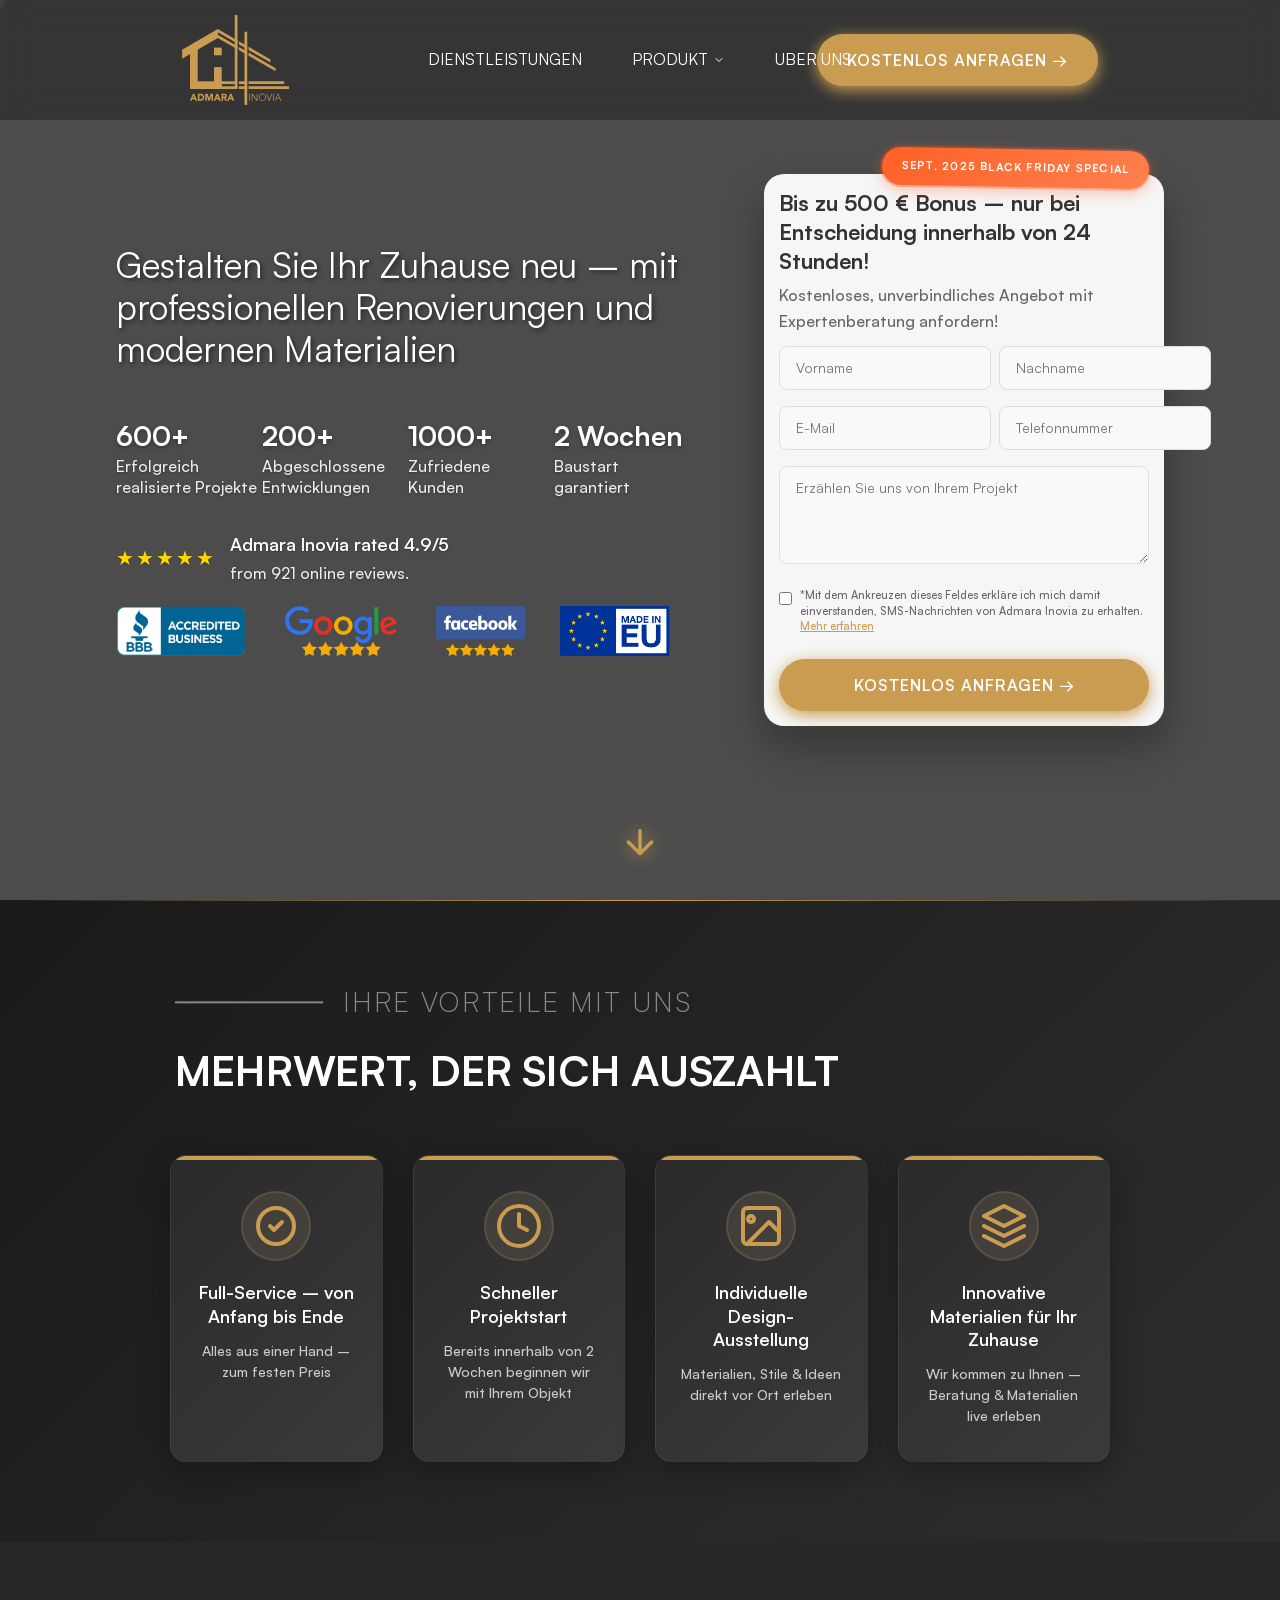
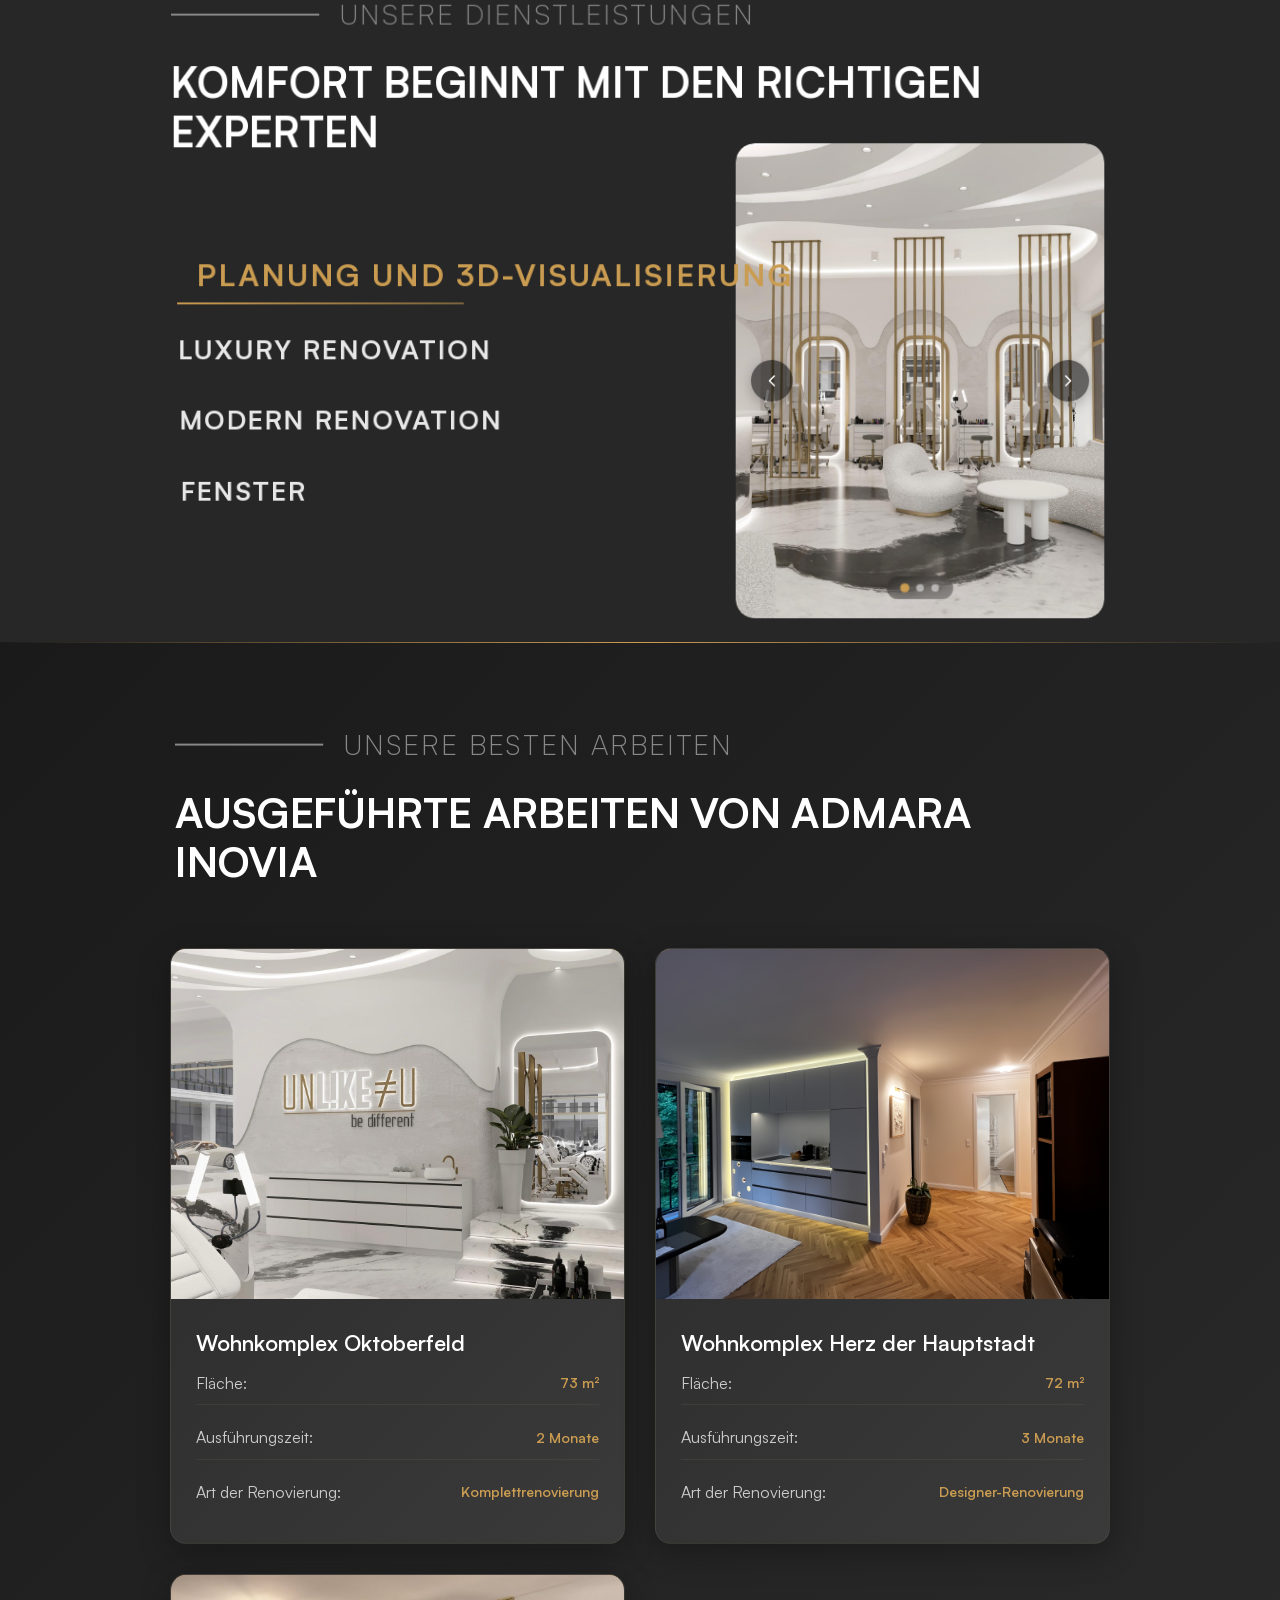
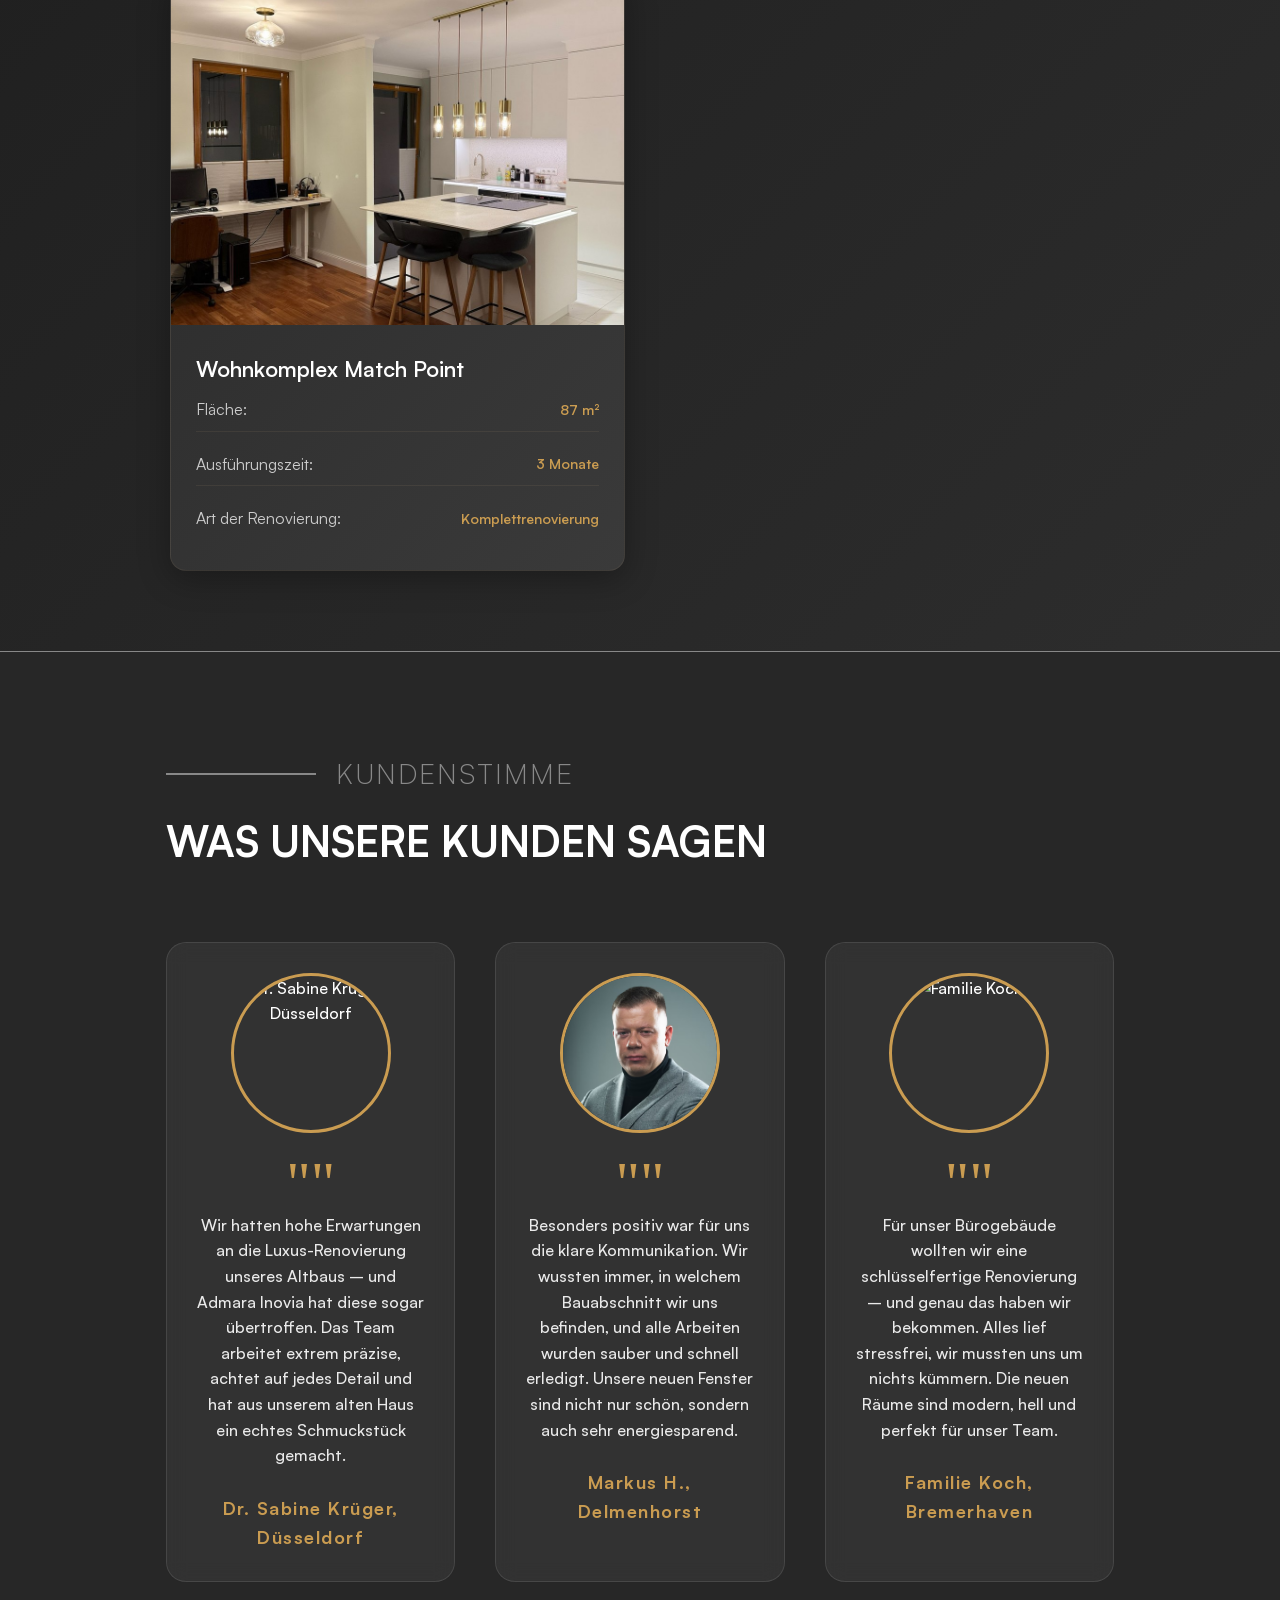
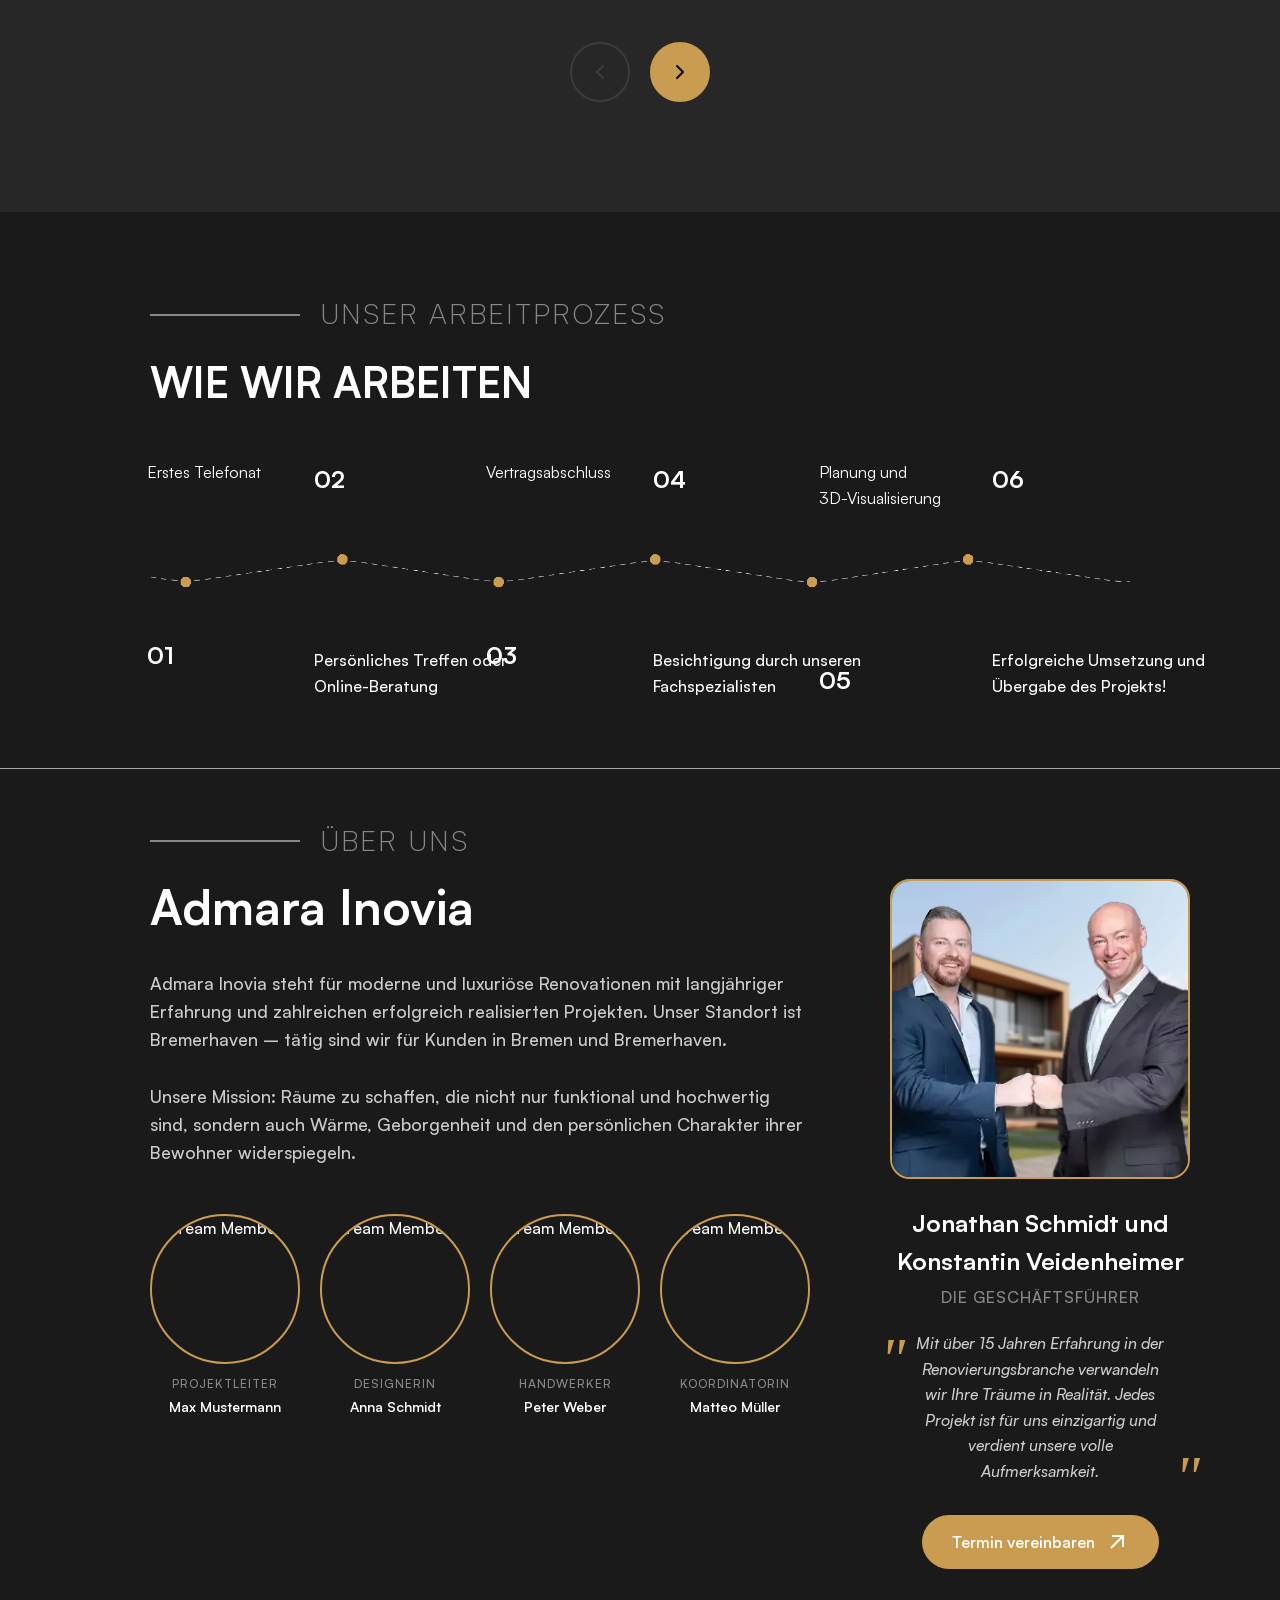
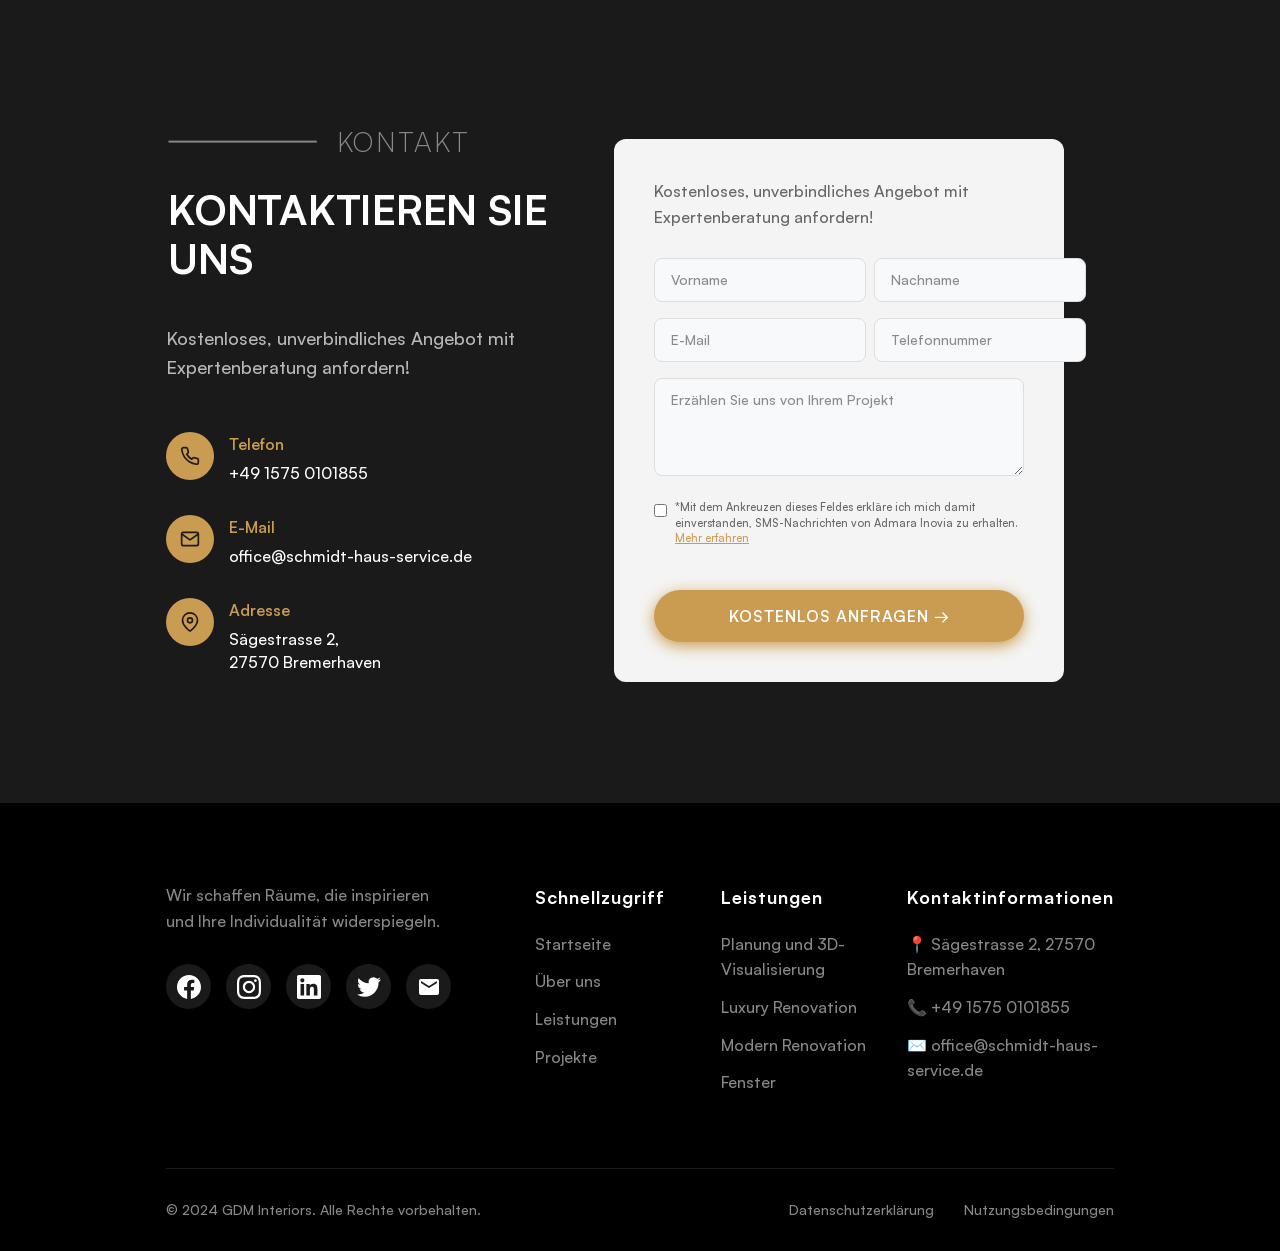
==== commit f6d11df1: "123" ====
--- a/index.html
+++ b/index.html
@@ -13,7 +13,7 @@
 		<meta http-equiv="Expires" content="0" />
 
 		<title>Admara Inovia</title>
-		<link rel="stylesheet" href="style.css?v=9.1.3" />
+		<link rel="stylesheet" href="style.css?v=9.1.4" />
 		<style>
 			.primary-fill {
 				fill: var(--primary-color);
@@ -144,8 +144,6 @@
 							</svg>
 						</a>
 						<ul class="dropdown-menu">
-							<li><a href="/product/wallpapers">Liquid Wallpapers</a></li>
-							<li><a href="/product/solaranlage">Solaranlage</a></li>
 							<li><a href="/product/fenster">Fenster</a></li>
 						</ul>
 					</li>
@@ -258,6 +256,15 @@
 		</div>
 
 		<section class="hero" id="hero">
+			<!-- Hero Slideshow -->
+			<div class="hero-slideshow">
+				<div class="slide" style="background-image: url('assets/images/hero-slideshow/2.jpg')"></div>
+				<div class="slide" style="background-image: url('assets/images/hero-slideshow/3.jpg')"></div>
+				<div class="slide" style="background-image: url('assets/images/hero-slideshow/4.jpg')"></div>
+				<div class="slide" style="background-image: url('assets/images/hero-slideshow/5.jpg')"></div>
+				<div class="slide" style="background-image: url('assets/images/hero-slideshow/6.jpg')"></div>
+			</div>
+
 			<div class="hero-overlay"></div>
 			<div class="hero-container">
 				<div class="hero-left">
@@ -1264,7 +1271,7 @@
 							</div>
 							<div class="contact-details">
 								<h4 class="contact-label">Telefon</h4>
-								<p class="contact-value">+49 30 123 456 789</p>
+								<p class="contact-value">+49 1575 0101855</p>
 							</div>
 						</div>
 						
@@ -1277,7 +1284,7 @@
 							</div>
 							<div class="contact-details">
 								<h4 class="contact-label">E-Mail</h4>
-								<p class="contact-value">info@admara-inovia.de</p>
+								<p class="contact-value">office@schmidt-haus-service.de</p>
 							</div>
 						</div>
 						
@@ -1290,7 +1297,7 @@
 							</div>
 							<div class="contact-details">
 								<h4 class="contact-label">Adresse</h4>
-								<p class="contact-value">Musterstraße 123<br>10115 Berlin, Deutschland</p>
+								<p class="contact-value">Sägestrasse 2, <br>27570 Bremerhaven</p>
 							</div>
 						</div>
 					</div>
@@ -1448,20 +1455,19 @@
 						<div class="footer-column">
 							<h4 class="footer-title">Leistungen</h4>
 							<ul class="footer-menu">
-								<li><a href="/interior-design">Innenarchitektur</a></li>
-								<li><a href="/fitout">Fit Out</a></li>
-								<li><a href="/joinery">Tischlerarbeiten</a></li>
-								<li><a href="/glass">Glasarbeiten</a></li>
+								<li><a href="/interior-design">Planung und 3D-Visualisierung</a></li>
+								<li><a href="/fitout">Luxury Renovation</a></li>
+								<li><a href="/joinery">Modern Renovation</a></li>
+								<li><a href="/glass">Fenster</a></li>
 							</ul>
 						</div>
 
 						<div class="footer-column">
 							<h4 class="footer-title">Kontaktinformationen</h4>
-							<div class="contact-info-">
-								<p>📍 München, Deutschland</p>
-								<p>📞 +49 (89) 123-45-67</p>
-								<p>✉️ info@gdminteriors.de</p>
-								<p>🕒 Mo-Fr: 9:00-18:00</p>
+							<div class="contact-info-footer">
+								<p>📍 Sägestrasse 2, 27570 Bremerhaven</p>
+								<p>📞 +49 1575 0101855</p>
+								<p>✉️ office@schmidt-haus-service.de</p>
 							</div>
 						</div>
 					</div>
@@ -1807,6 +1813,6 @@
 			</div>
 		</div>
 
-		<script src="script.js?v=1.1.2"></script>
+		<script src="script.js?v=1.1.3"></script>
 	</body>
 </html>
--- a/style.css
+++ b/style.css
@@ -337,38 +337,160 @@
 /* Hero Section */
 .hero {
     position: relative;
-    height: 100vh;
+    min-height: 100vh;
     display: flex;
     align-items: center;
-    justify-content: center;
+    justify-content: center; /* Добавляем центрирование */
     overflow: hidden;
-    background-image: url('assets/images/hero-background.jpg');
+}
+
+
+
+/* Hero Slideshow */
+.hero-slideshow {
+    position: absolute;
+    top: 0;
+    left: 0;
+    width: 100%;
+    height: 100%;
+    z-index: 1;
+}
+
+.hero-slideshow .slide {
+    position: absolute;
+    top: 0;
+    left: 0;
+    width: 100%;
+    height: 100%;
     background-size: cover;
     background-position: center;
     background-repeat: no-repeat;
-    background-color: #333; /* Fallback цвет */
+    opacity: 0;
+    transition: opacity 1s ease-in-out;
+}
+
+.hero-slideshow .slide.active {
+    opacity: 1;
+}
+
+/* Slideshow Controls */
+.slideshow-controls {
+    position: absolute;
+    top: 50%;
+    transform: translateY(-50%);
+    width: 100%;
+    display: flex;
+    justify-content: space-between;
+    padding: 0 30px;
+    z-index: 3;
+    pointer-events: none;
+}
+
+.slide-btn {
+    background: rgba(255, 215, 0, 0.2);
+    border: 2px solid rgba(255, 215, 0, 0.5);
+    border-radius: 50%;
+    width: 50px;
+    height: 50px;
+    display: flex;
+    align-items: center;
+    justify-content: center;
+    color: #FFD700;
+    cursor: pointer;
+    transition: all 0.3s ease;
+    pointer-events: all;
+    backdrop-filter: blur(10px);
+}
+
+.slide-btn:hover {
+    background: rgba(255, 215, 0, 0.3);
+    border-color: #FFD700;
+    transform: scale(1.1);
+}
+
+.slide-btn svg {
+    width: 20px;
+    height: 20px;
+}
+
+/* Slideshow Indicators */
+.slideshow-indicators {
+    position: absolute;
+    bottom: 30px;
+    left: 50%;
+    transform: translateX(-50%);
+    display: flex;
+    gap: 12px;
+    z-index: 3;
+}
+
+.indicator {
+    width: 12px;
+    height: 12px;
+    border-radius: 50%;
+    background: rgba(255, 255, 255, 0.3);
+    border: 2px solid rgba(255, 215, 0, 0.5);
+    cursor: pointer;
+    transition: all 0.3s ease;
+}
+
+.indicator.active,
+.indicator:hover {
+    background: #FFD700;
+    border-color: #FFD700;
+    transform: scale(1.2);
+}
+
+/* Mobile Responsive for Slideshow */
+@media (max-width: 768px) {
+    .slideshow-controls {
+        padding: 0 15px;
+    }
+    
+    .slide-btn {
+        width: 40px;
+        height: 40px;
+    }
+    
+    .slide-btn svg {
+        width: 16px;
+        height: 16px;
+    }
+    
+    .slideshow-indicators {
+        bottom: 20px;
+        gap: 8px;
+    }
+    
+    .indicator {
+        width: 10px;
+        height: 10px;
+    }
 }
 
 .hero-container {
     display: flex;
     max-width: 1400px;
     width: 100%;
+    margin: 0 auto;
     padding: 0 2rem;
-    gap: 4rem;
+    gap: 80px; /* Принудительно убираем gap */
     align-items: center;
     justify-content: center;
-    z-index: 2;
+    z-index: 3;
     position: relative;
 }
 
 .hero-left {
     flex: 1;
     max-width: 600px;
+    padding-right: 1rem; /* Добавляем небольшой отступ справа */
 }
 
 .hero-right {
     flex: 0 0 400px;
     max-width: 400px;
+    margin-left: -2rem; /* Сдвигаем форму ближе к тексту */
 }
 
 
@@ -689,26 +811,29 @@
     }
     
     .hero {
-        height: auto;
-        min-height: 600px;
-        padding: 120px 0 80px;
+        min-height: 100vh;
+        padding: 2rem 0;
     }
     
     .hero-container {
         flex-direction: column;
-        gap: 2rem;
+        gap: 1rem; /* Уменьшаем с 2rem до 1rem */
         padding: 0 1rem;
+        text-align: center; /* Центрируем текст на мобильных */
+        justify-content: center;
     }
     
     .hero-left {
         text-align: center;
         max-width: 100%;
+        order: 2; /* Перемещаем текст вниз на мобильных */
     }
     
     .hero-right {
         flex: none;
         max-width: 100%;
         width: 100%;
+        order: 1; /* Форма сверху на мобильных */
     }
     
     .hero-form {
@@ -764,8 +889,8 @@
     left: 0;
     width: 100%;
     height: 100%;
-    background: rgba(0, 0, 0, 0.6);
-    z-index: 1;
+    background: rgba(0, 0, 0, 0.7);
+    z-index: 2;
 }
 
 .hero-content {
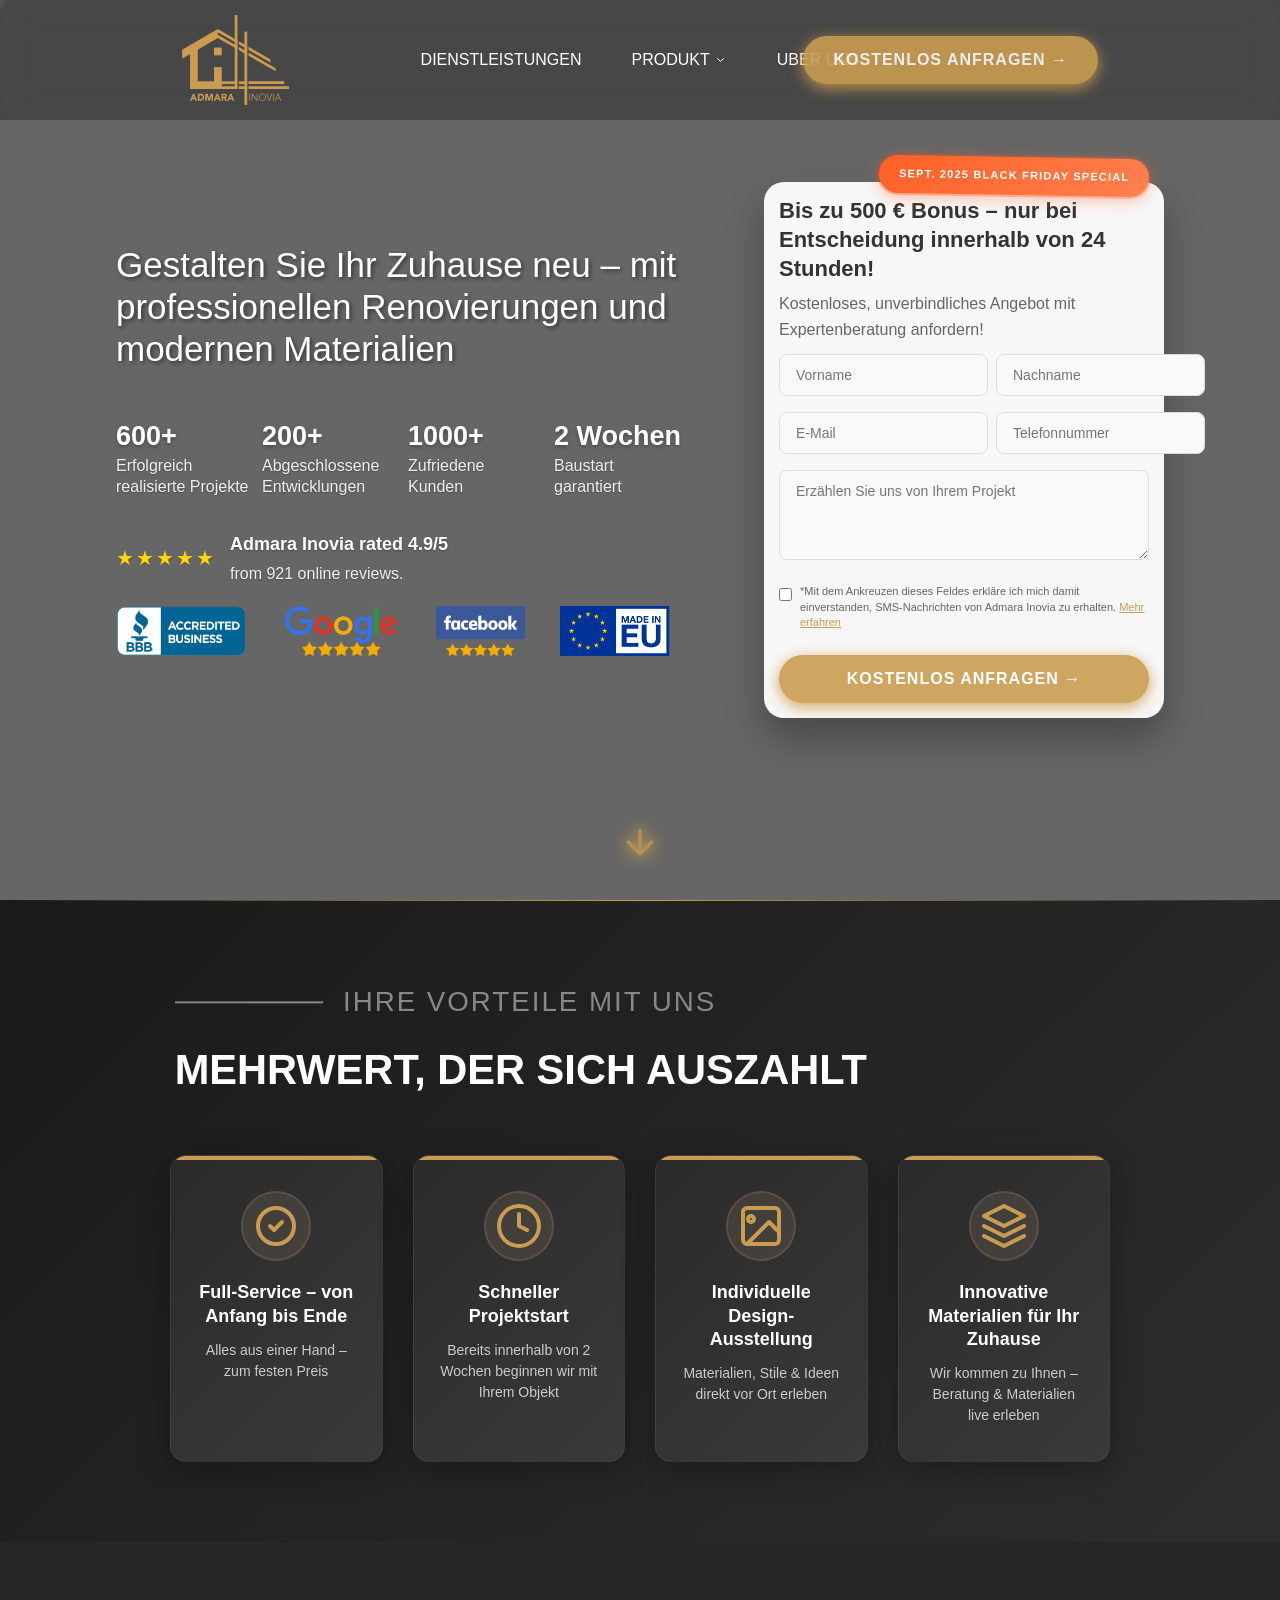
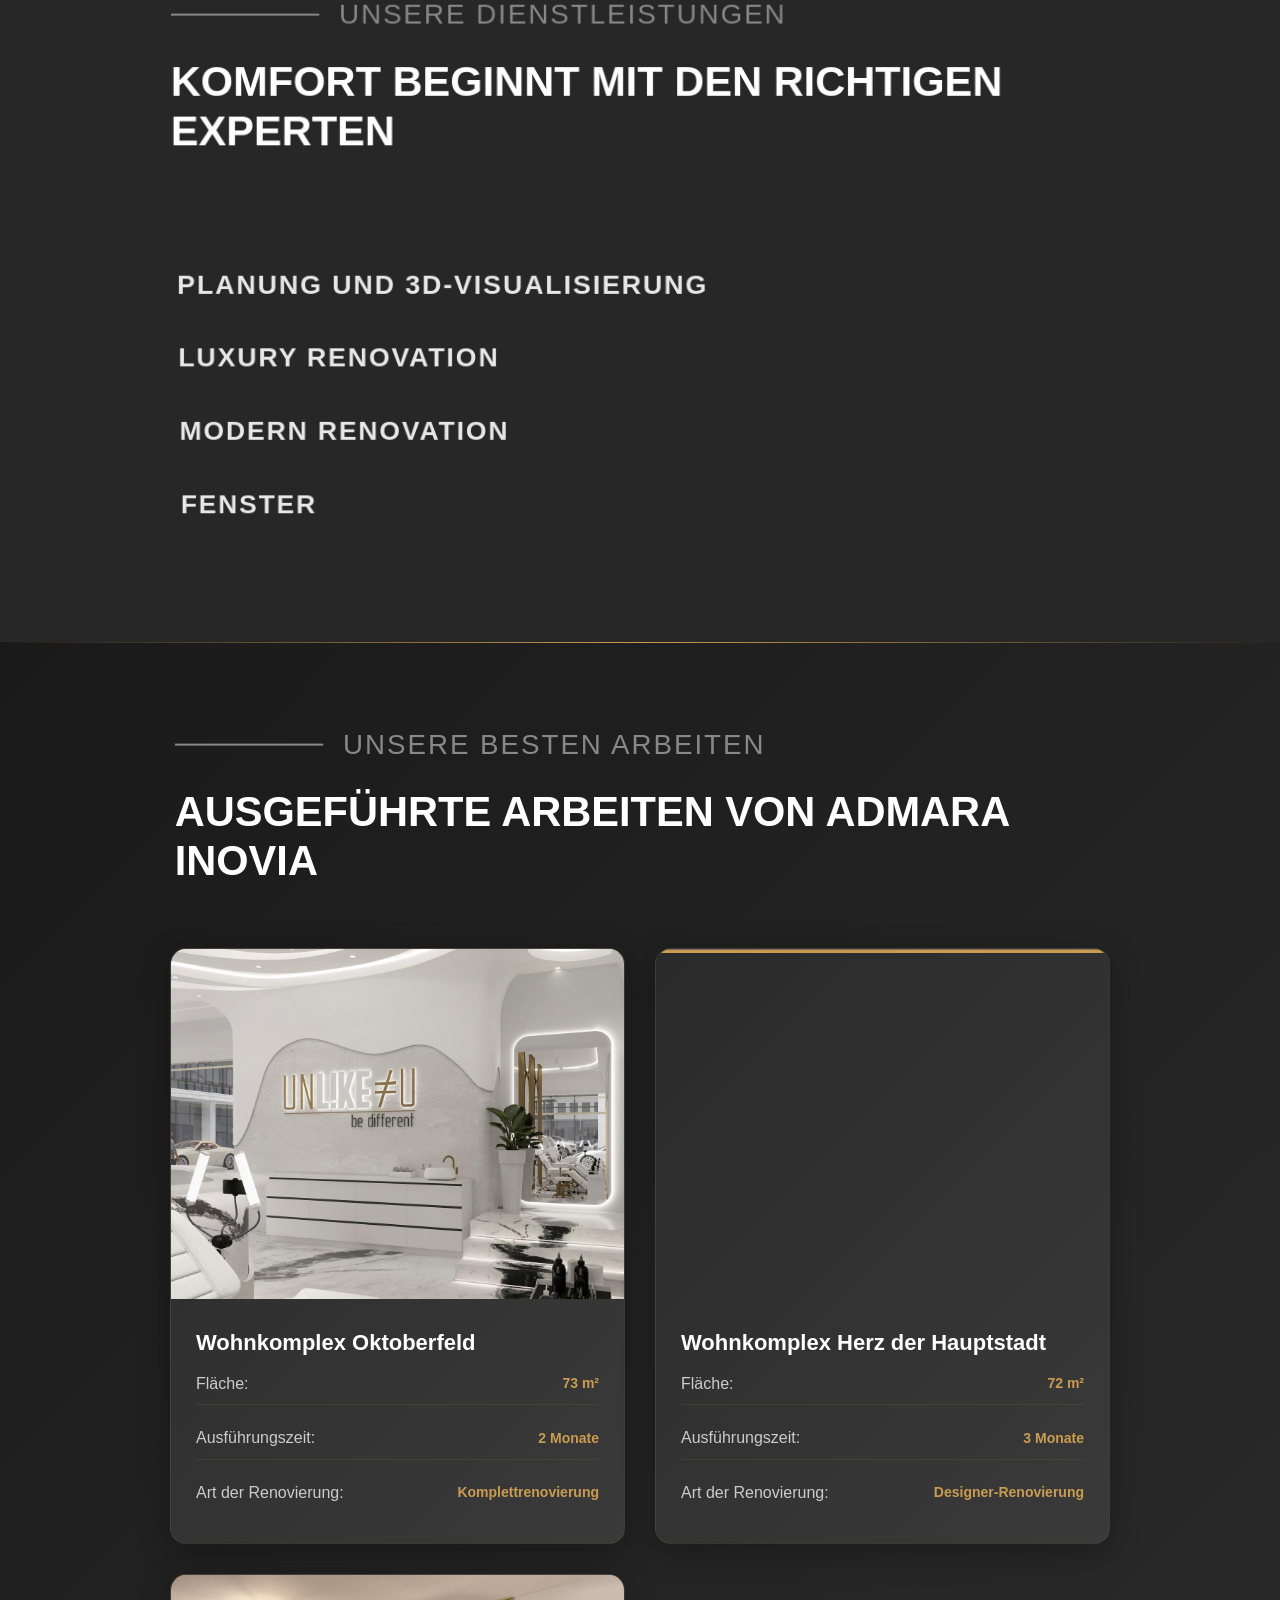
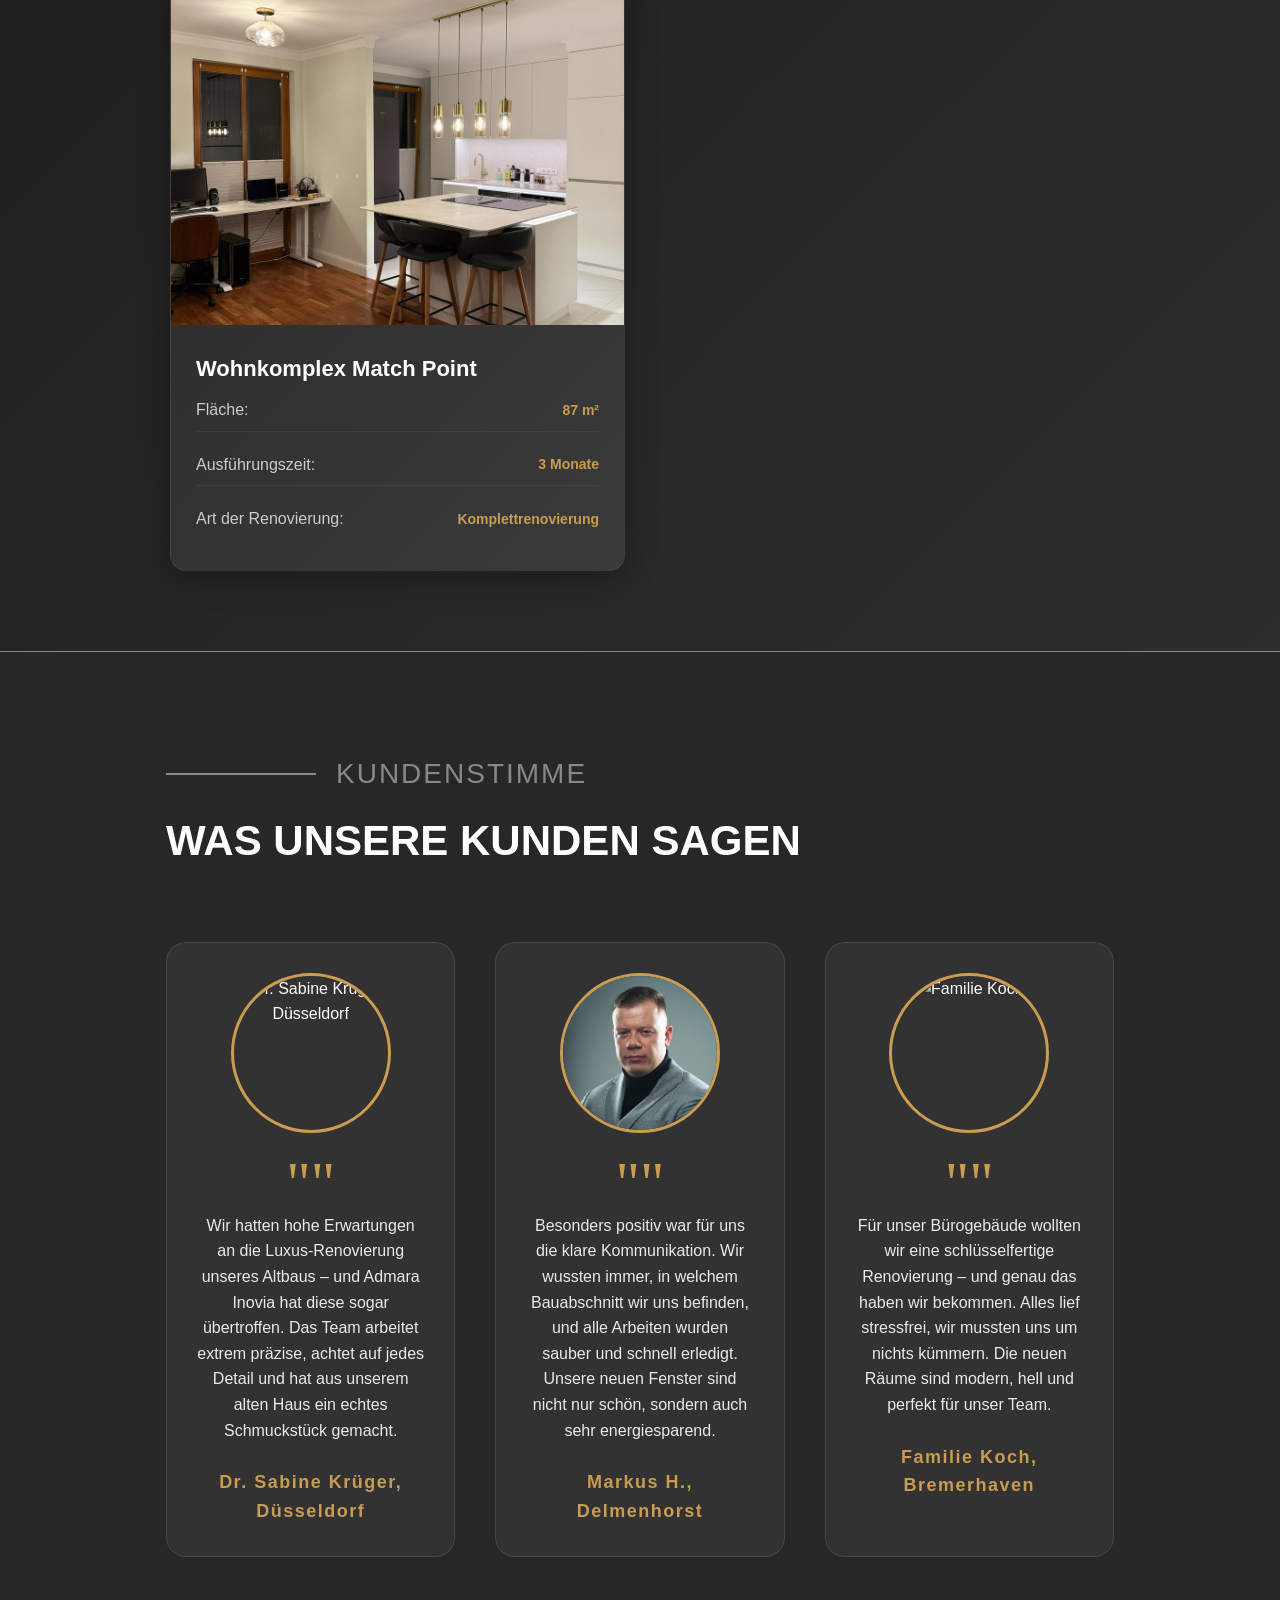
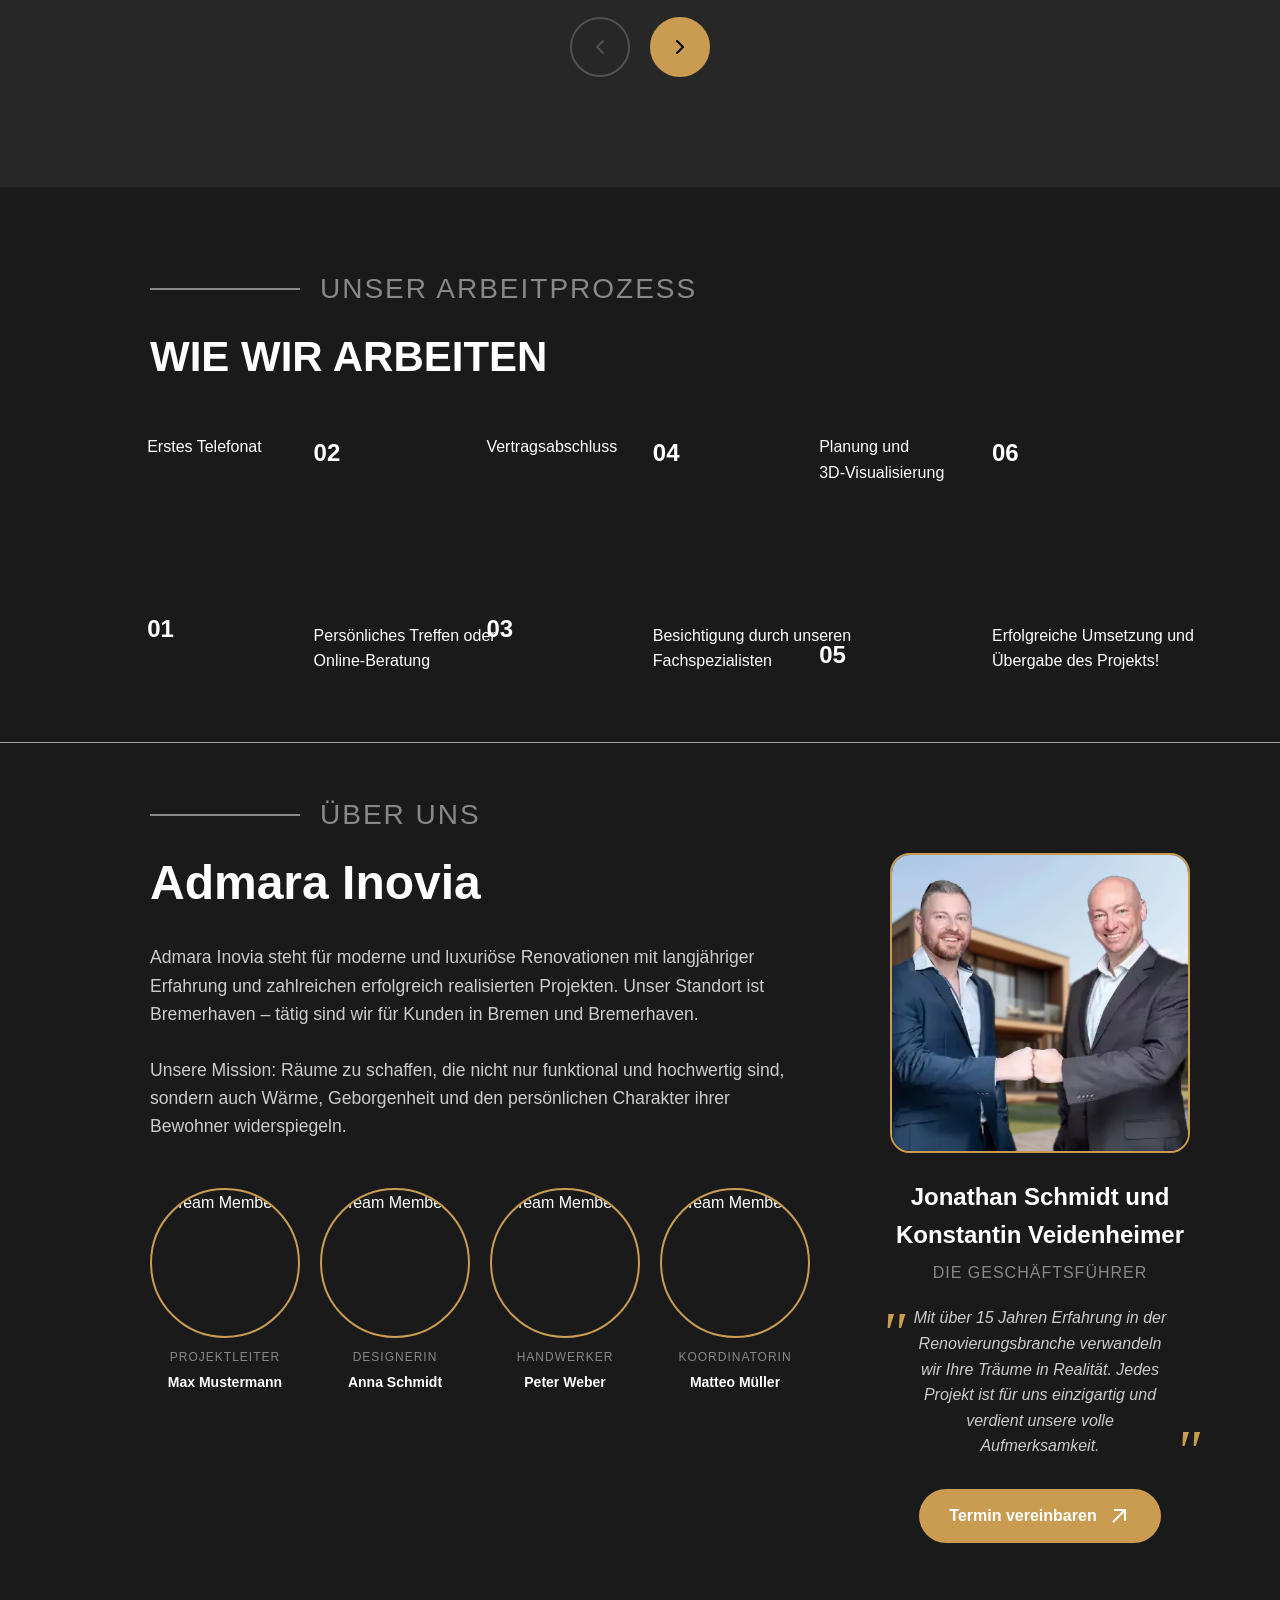
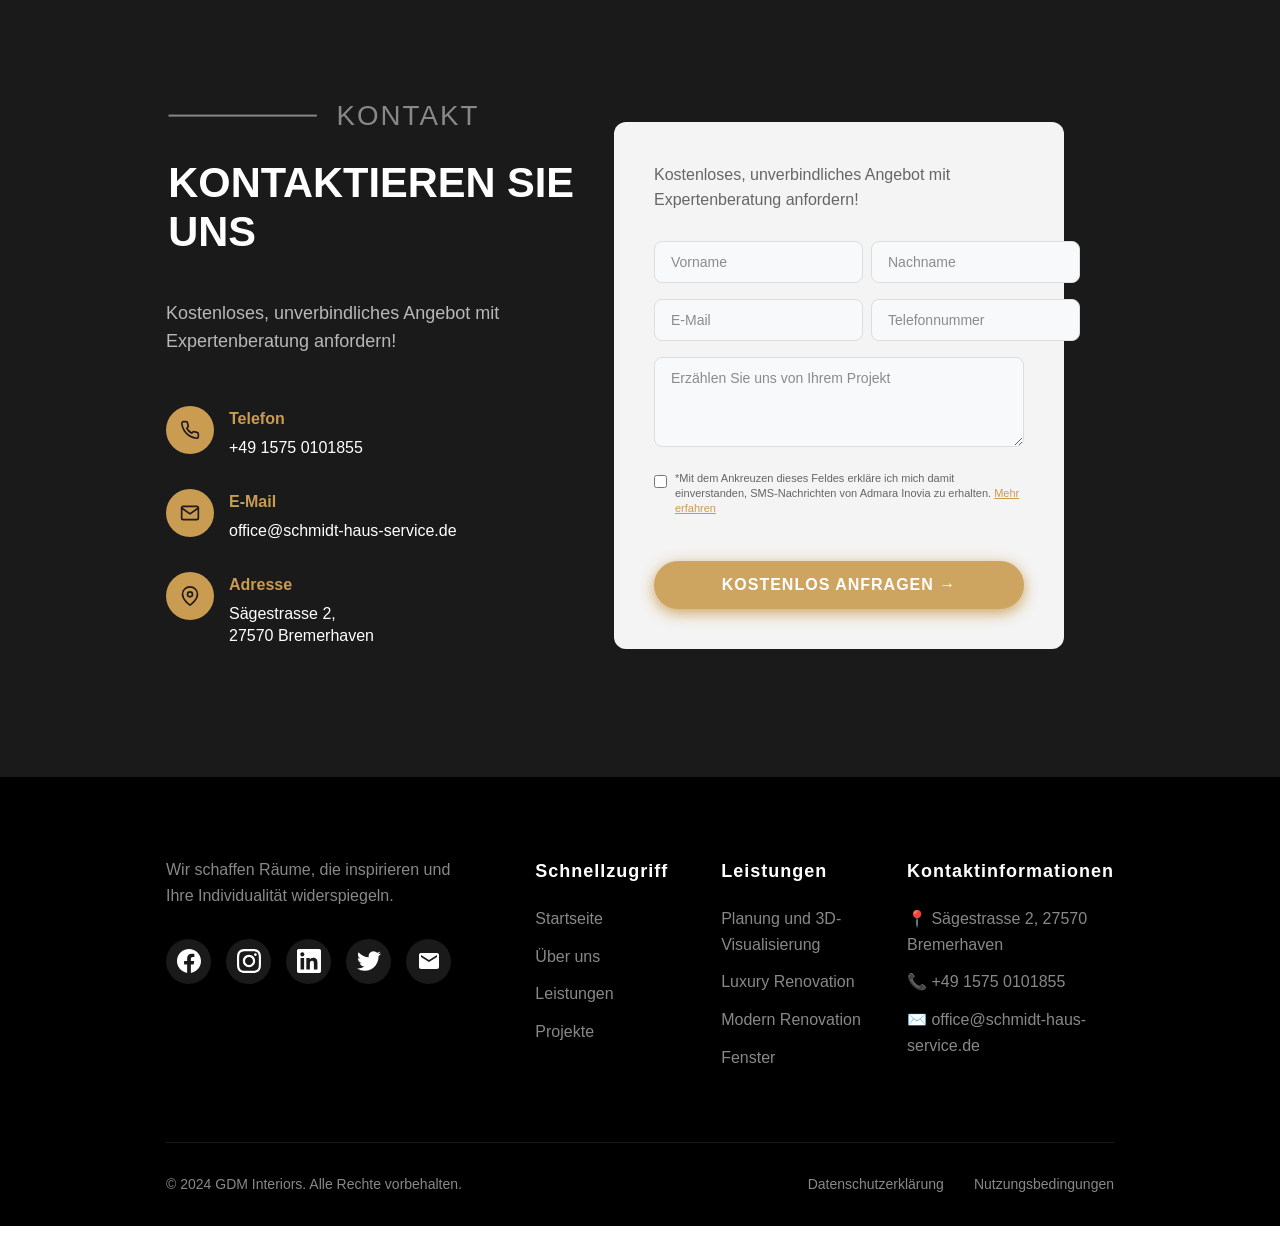
==== commit bc8c8042: "123" ====
--- a/index.html
+++ b/index.html
@@ -13,7 +13,7 @@
 		<meta http-equiv="Expires" content="0" />
 
 		<title>Admara Inovia</title>
-		<link rel="stylesheet" href="style.css?v=9.1.4" />
+		<link rel="stylesheet" href="style.css?v=9.1.5" />
 		<style>
 			.primary-fill {
 				fill: var(--primary-color);
@@ -1813,6 +1813,6 @@
 			</div>
 		</div>
 
-		<script src="script.js?v=1.1.3"></script>
+		<script src="script.js?v=1.1.4"></script>
 	</body>
 </html>
--- a/style.css
+++ b/style.css
@@ -889,7 +889,7 @@
     left: 0;
     width: 100%;
     height: 100%;
-    background: rgba(0, 0, 0, 0.7);
+    background: rgba(0, 0, 0, 0.6);
     z-index: 2;
 }
 
